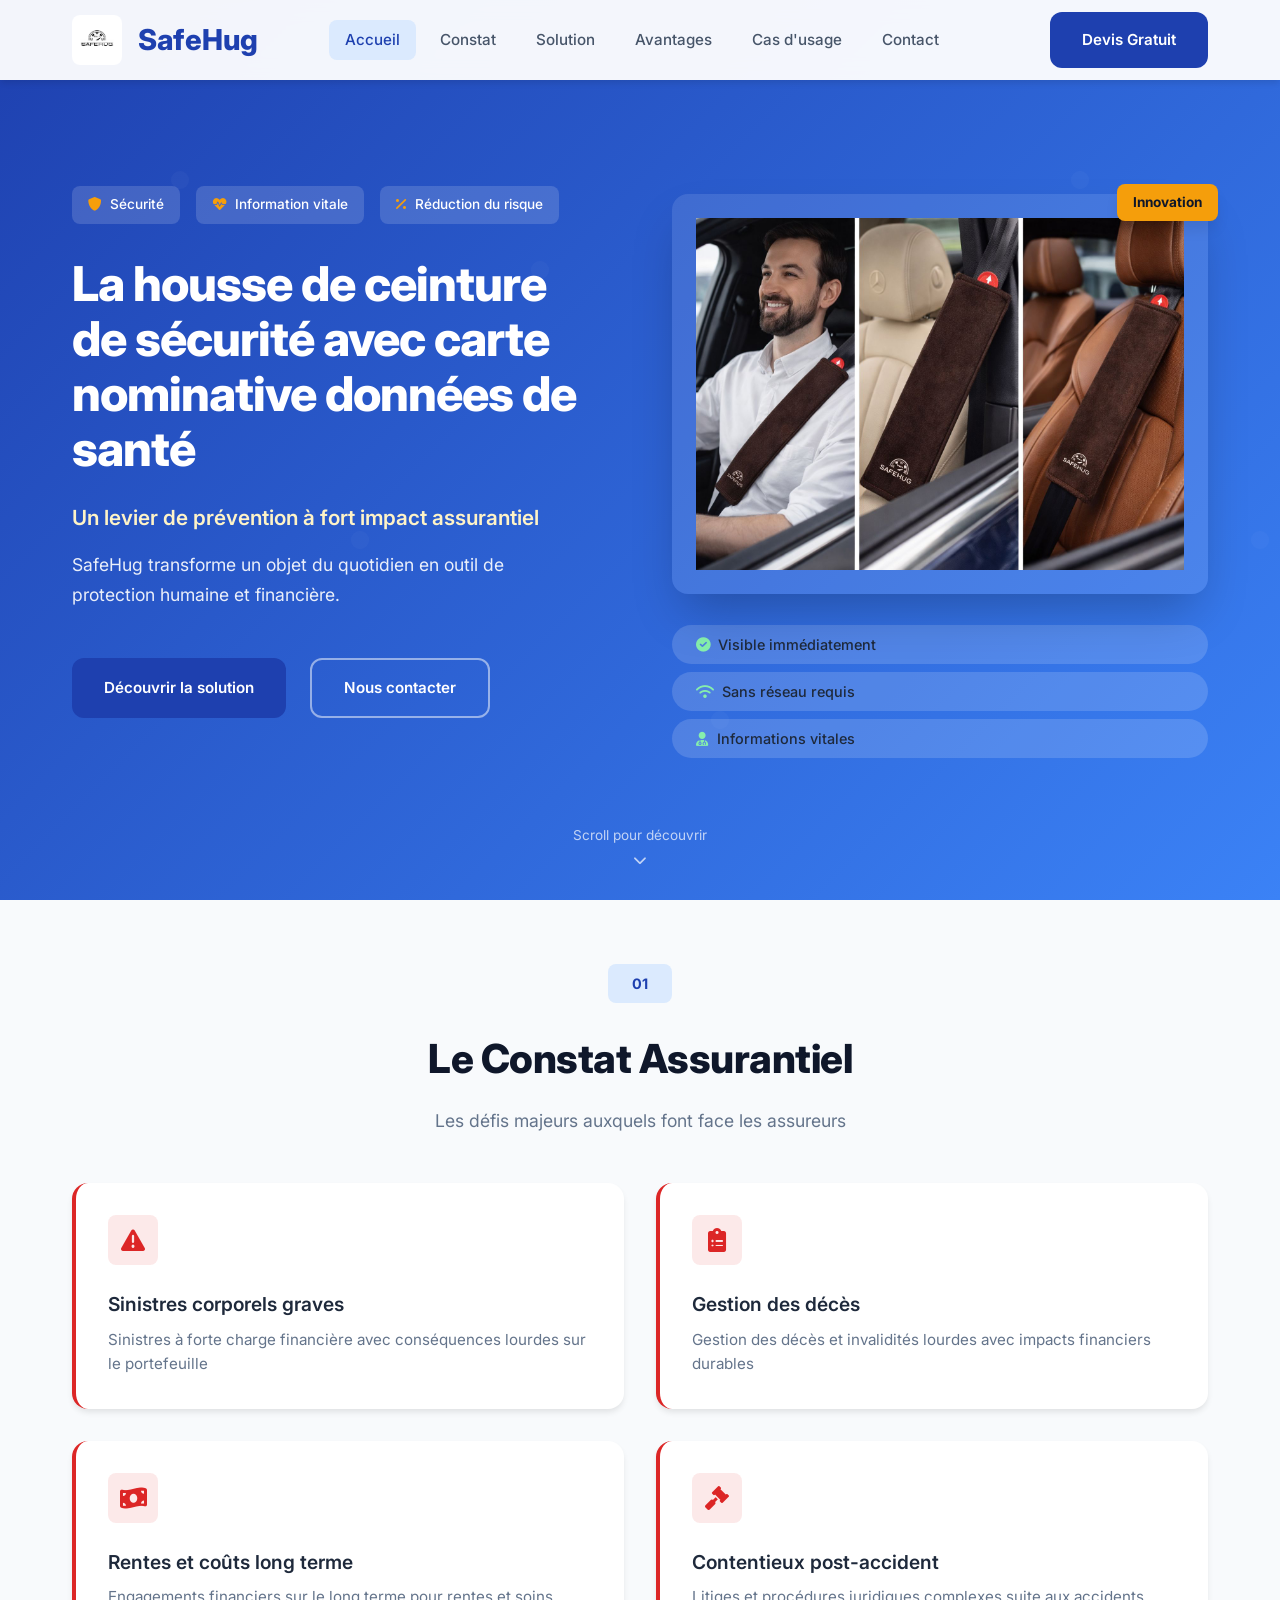
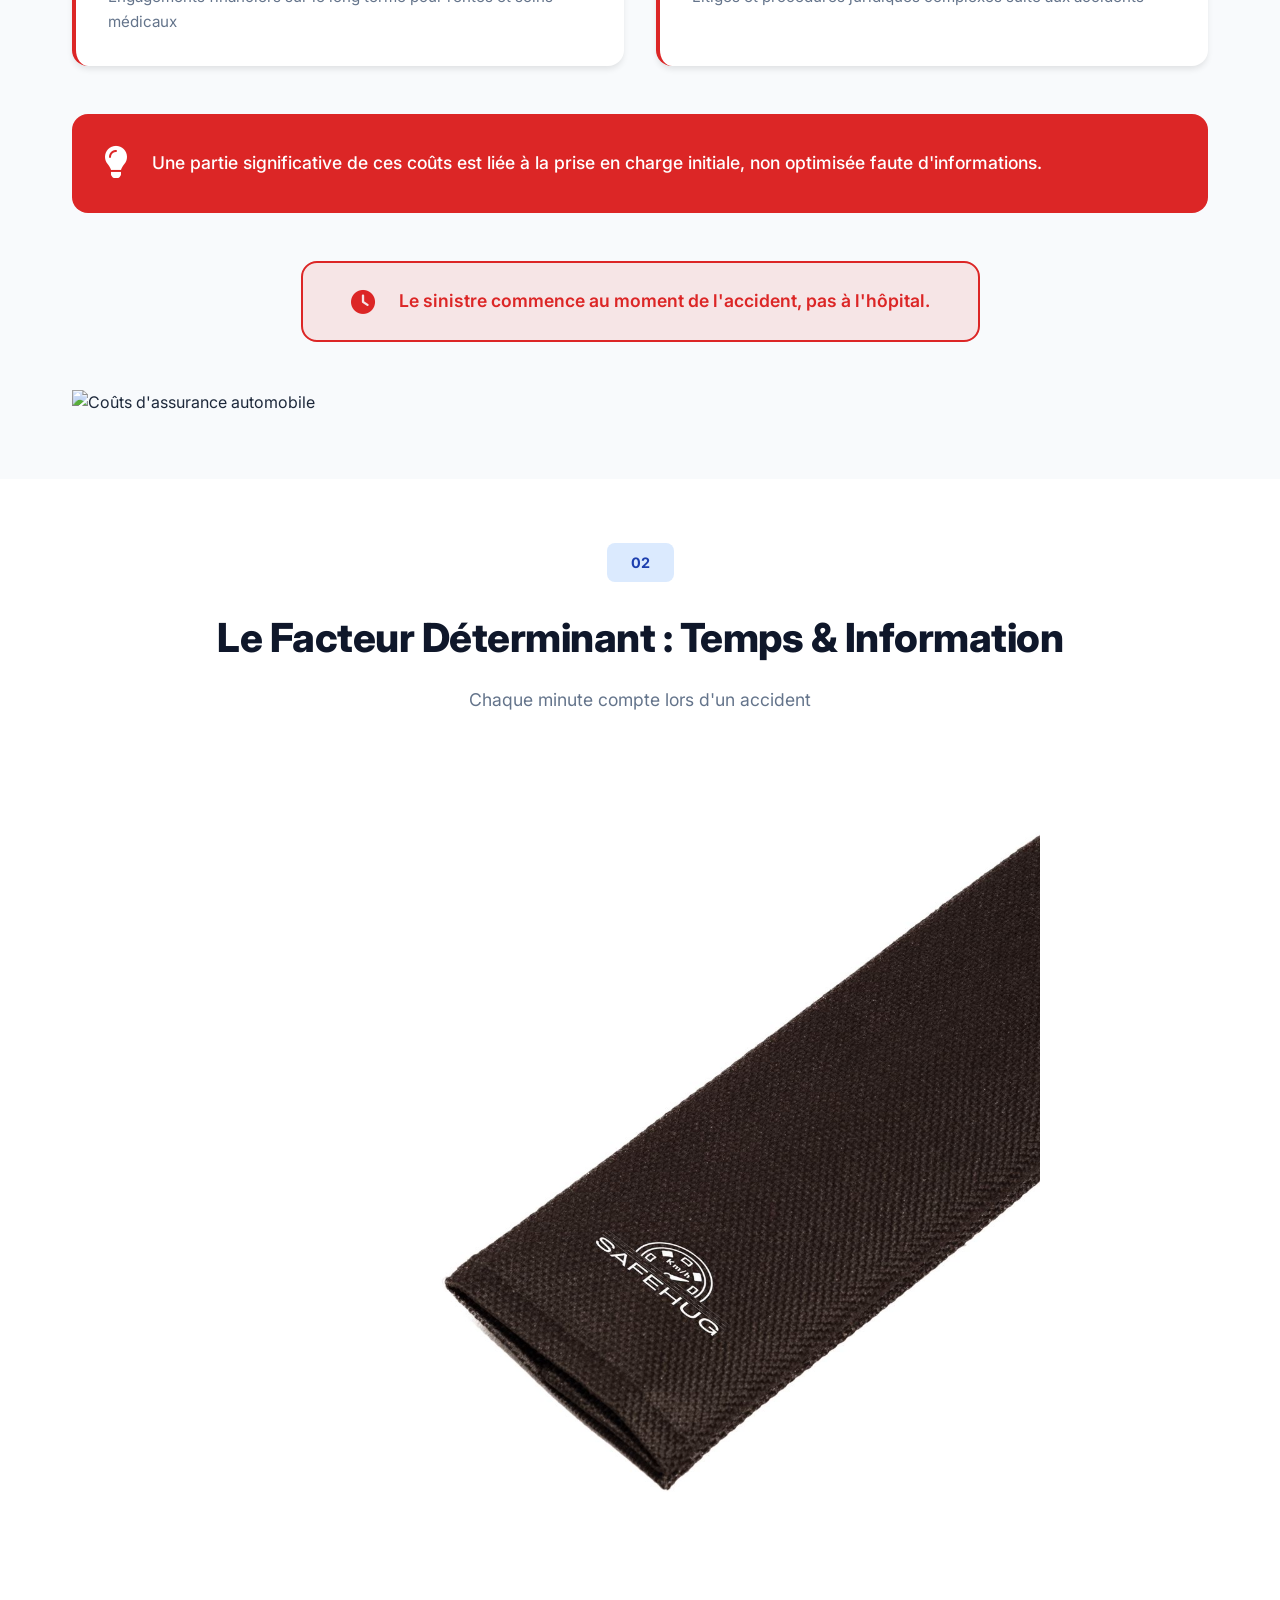
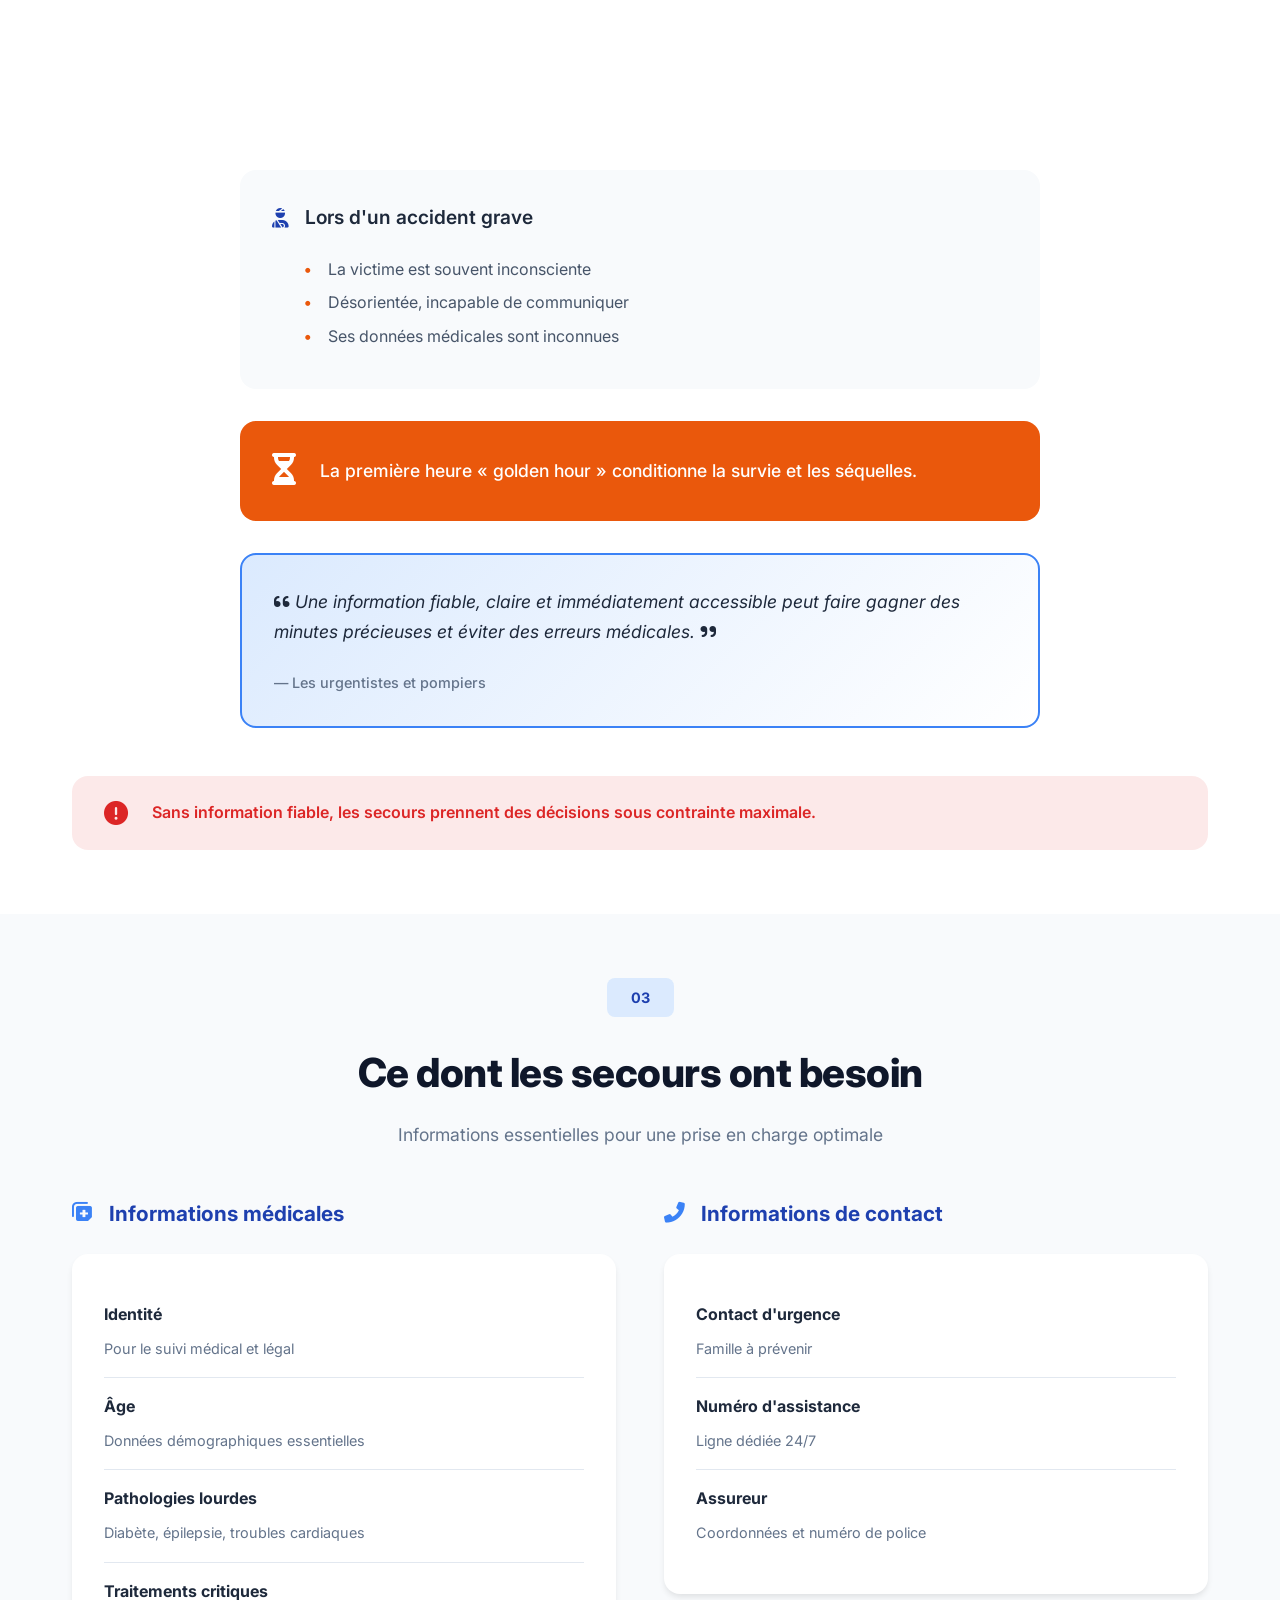
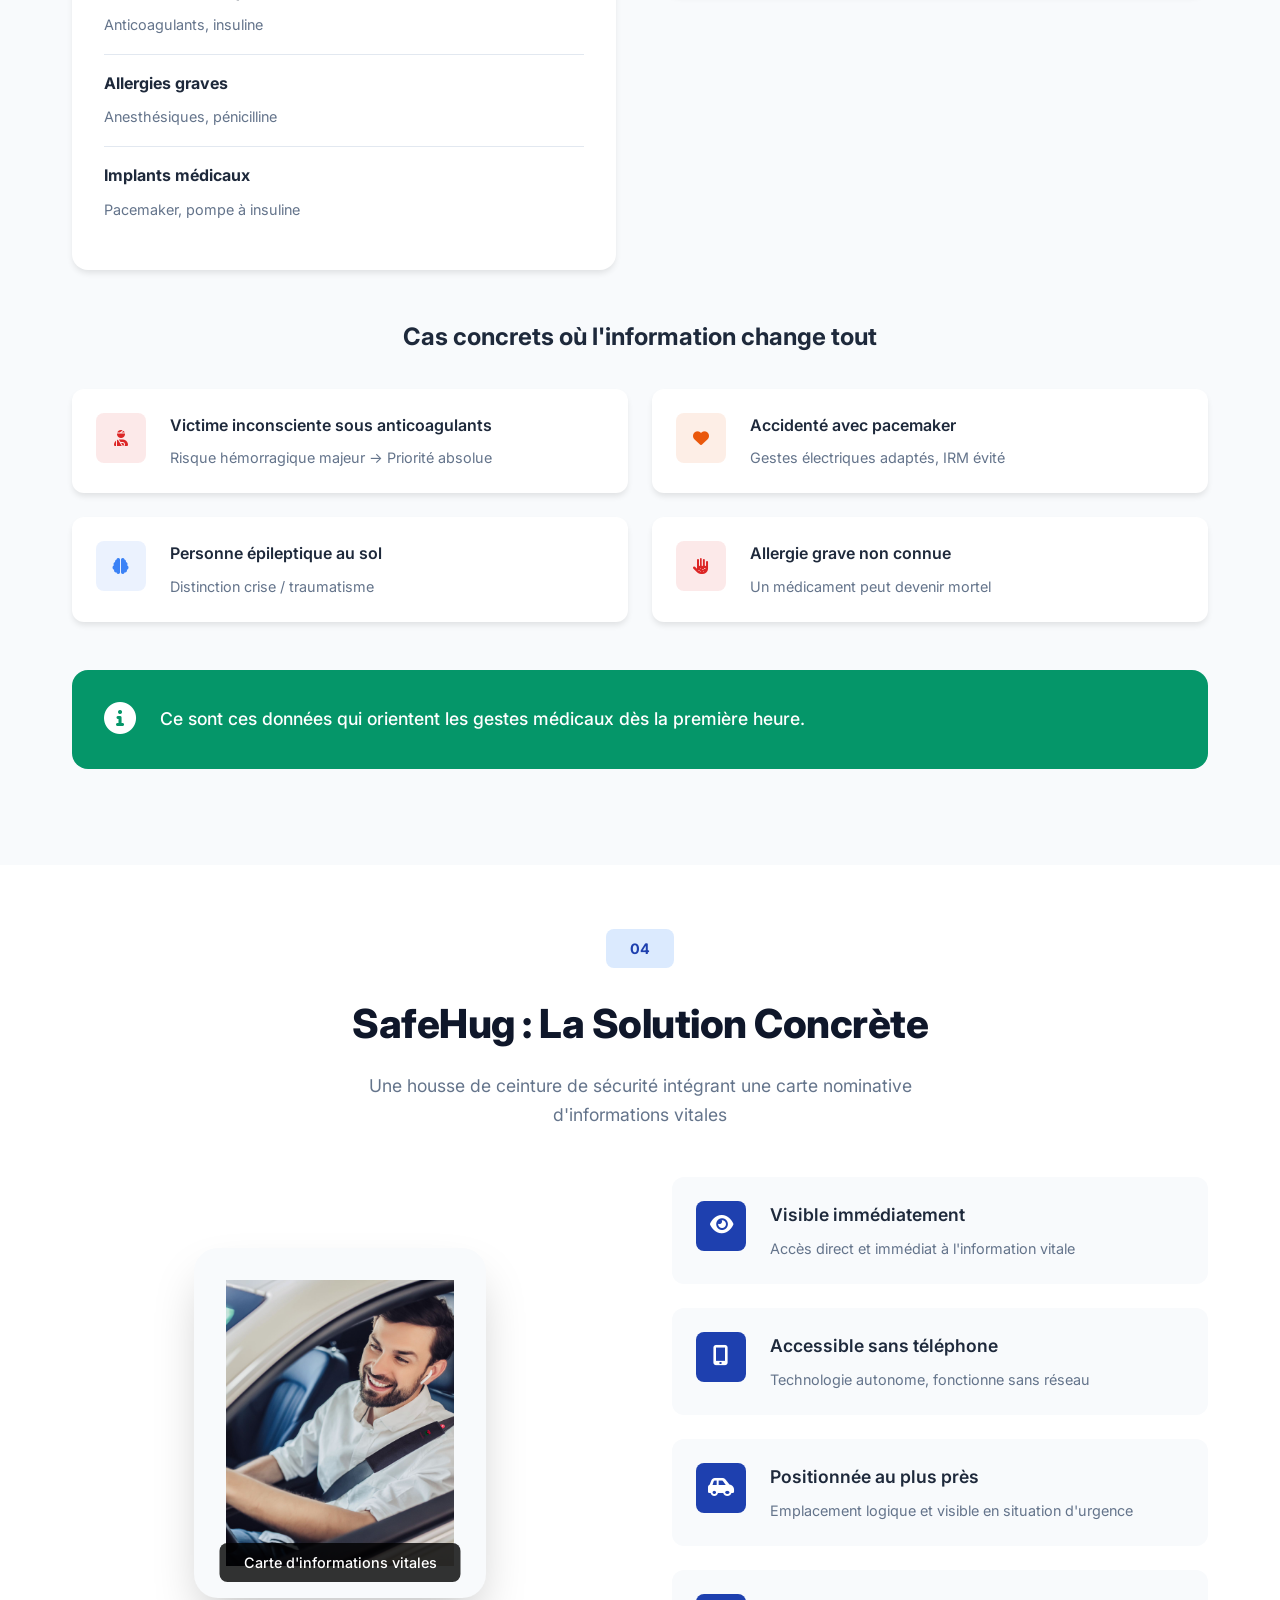
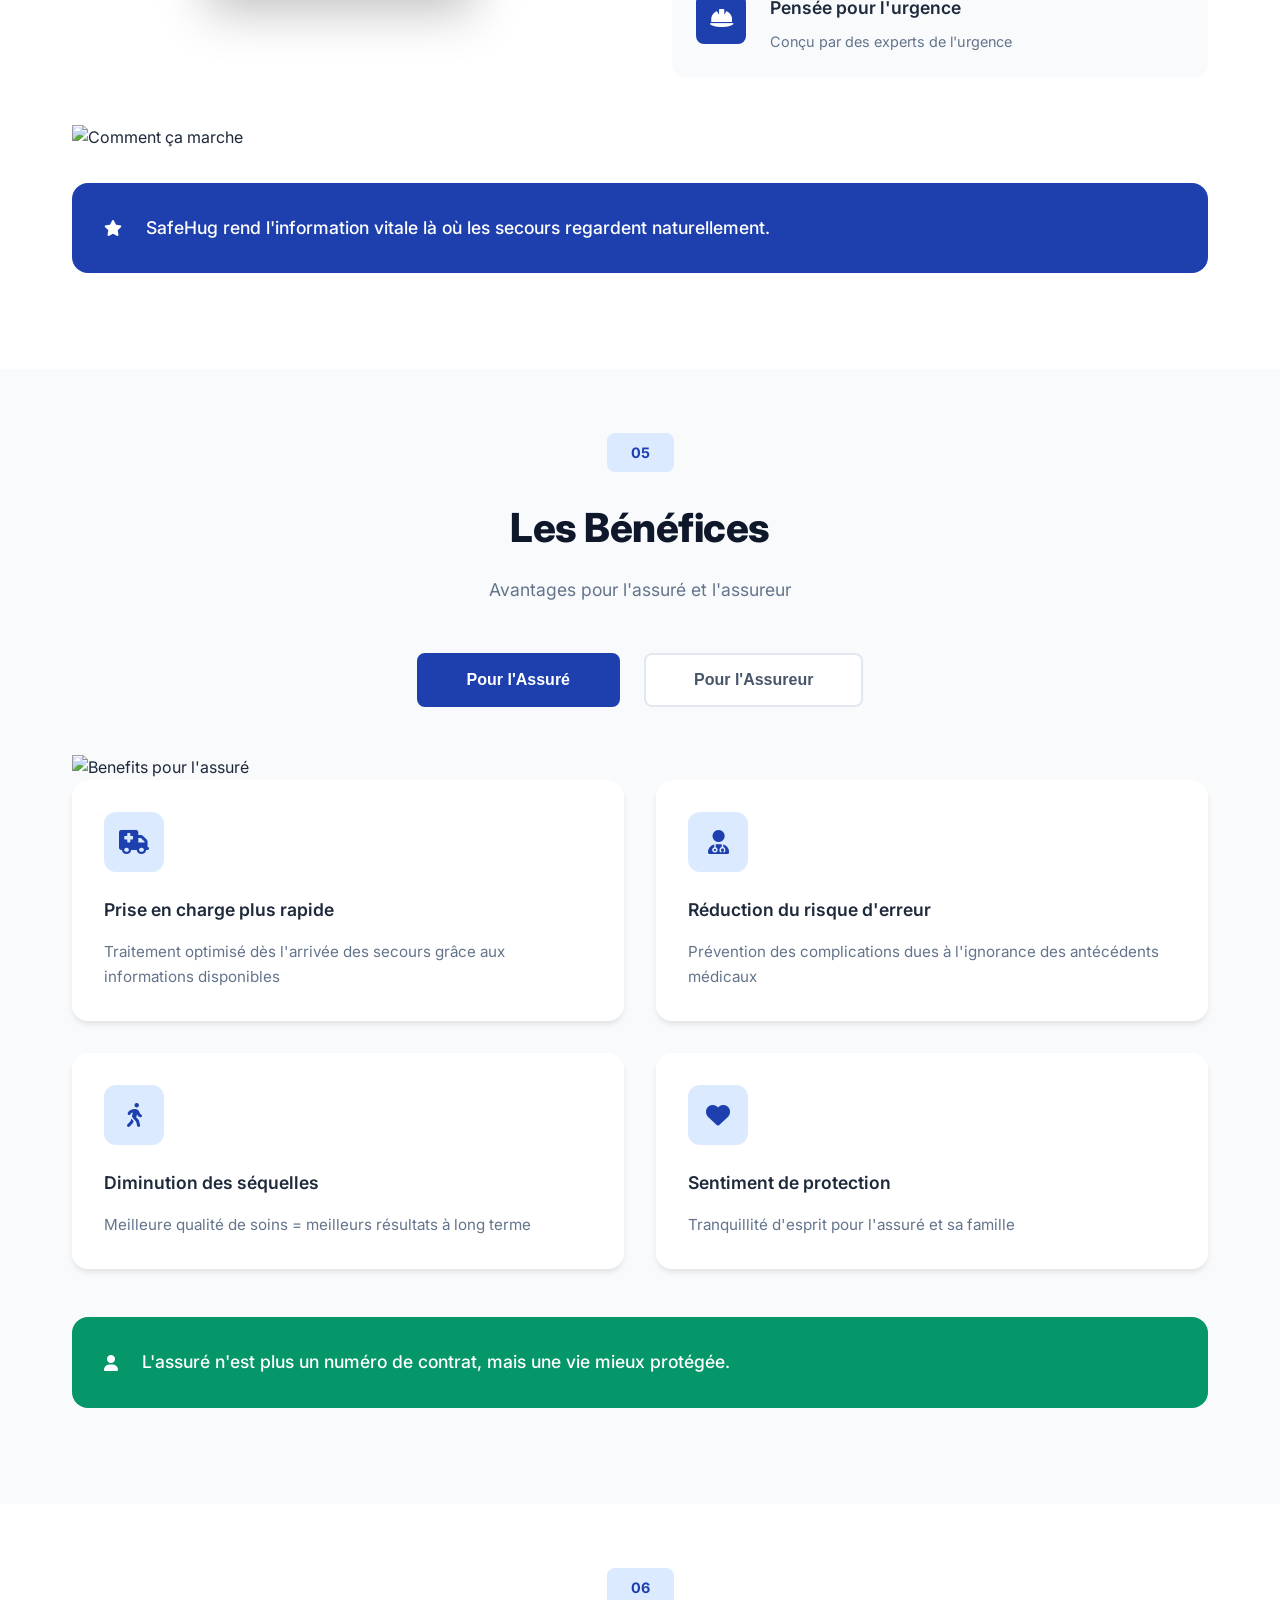
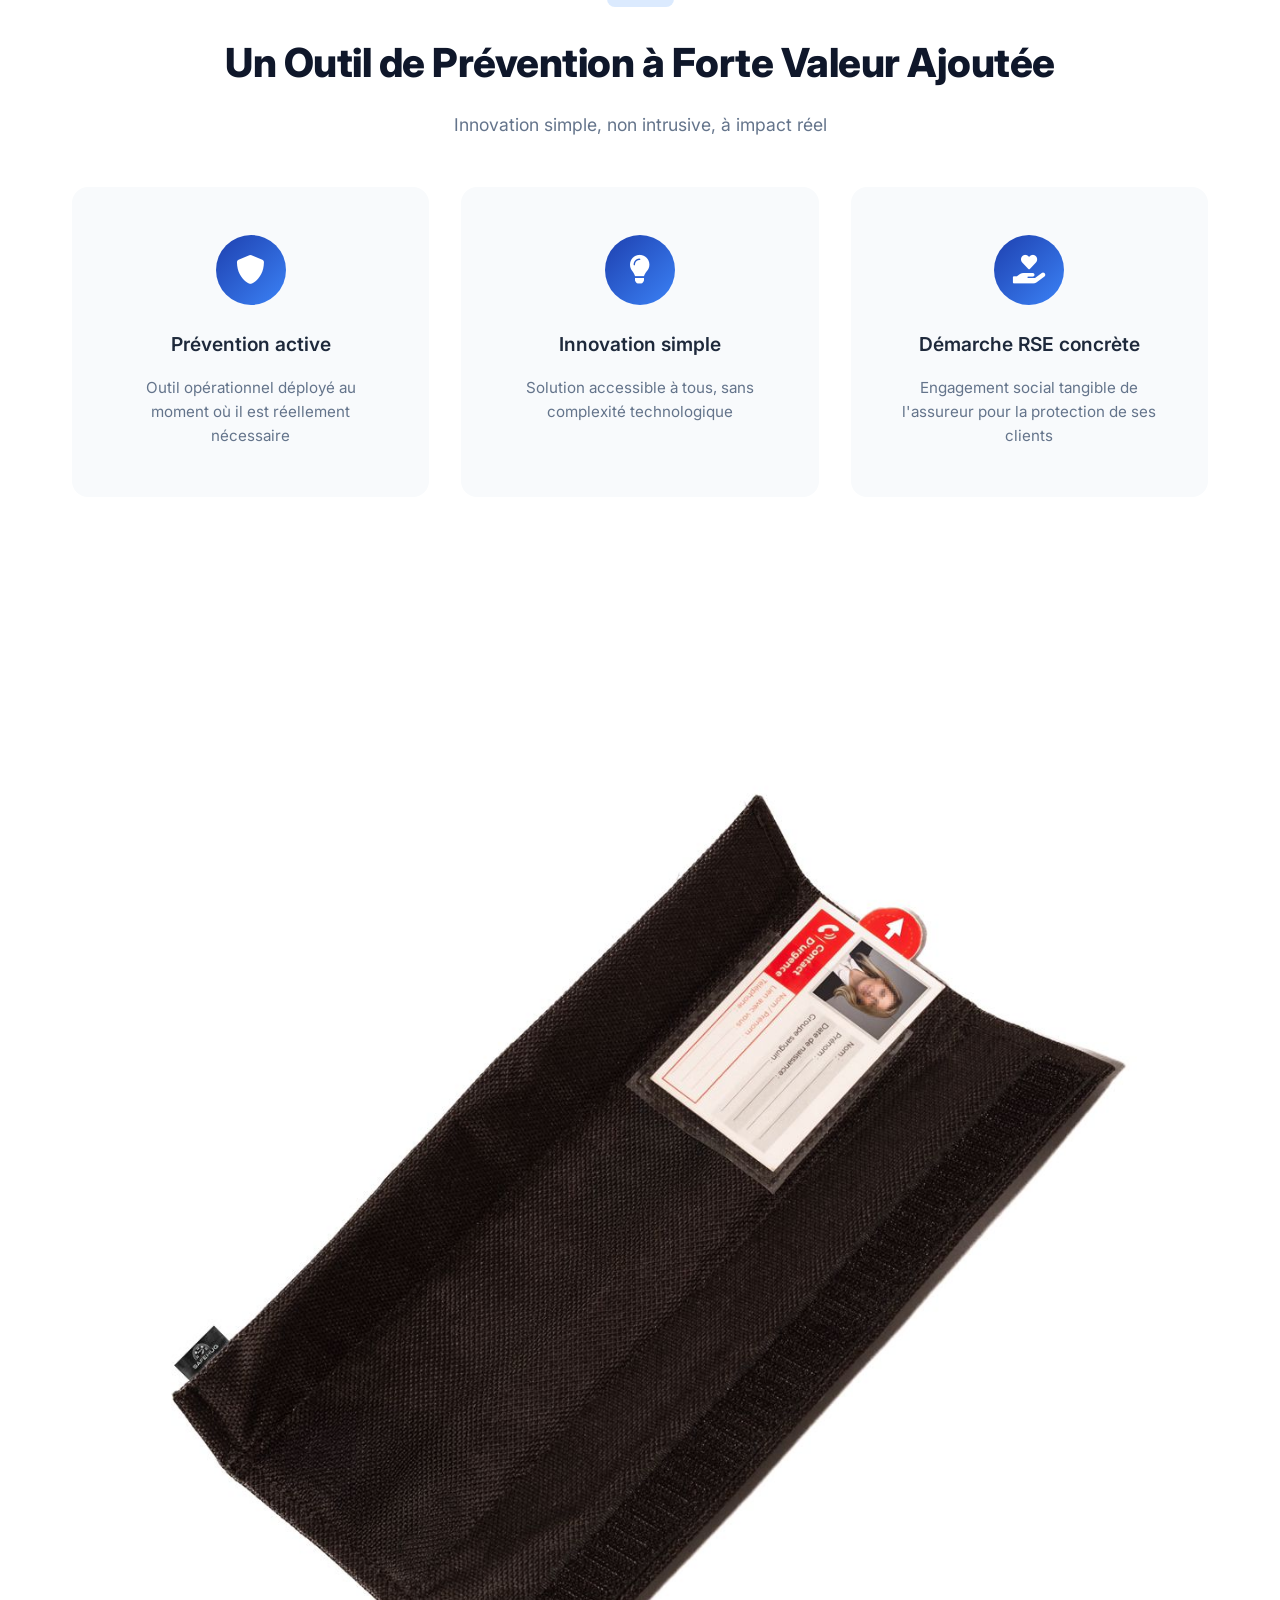
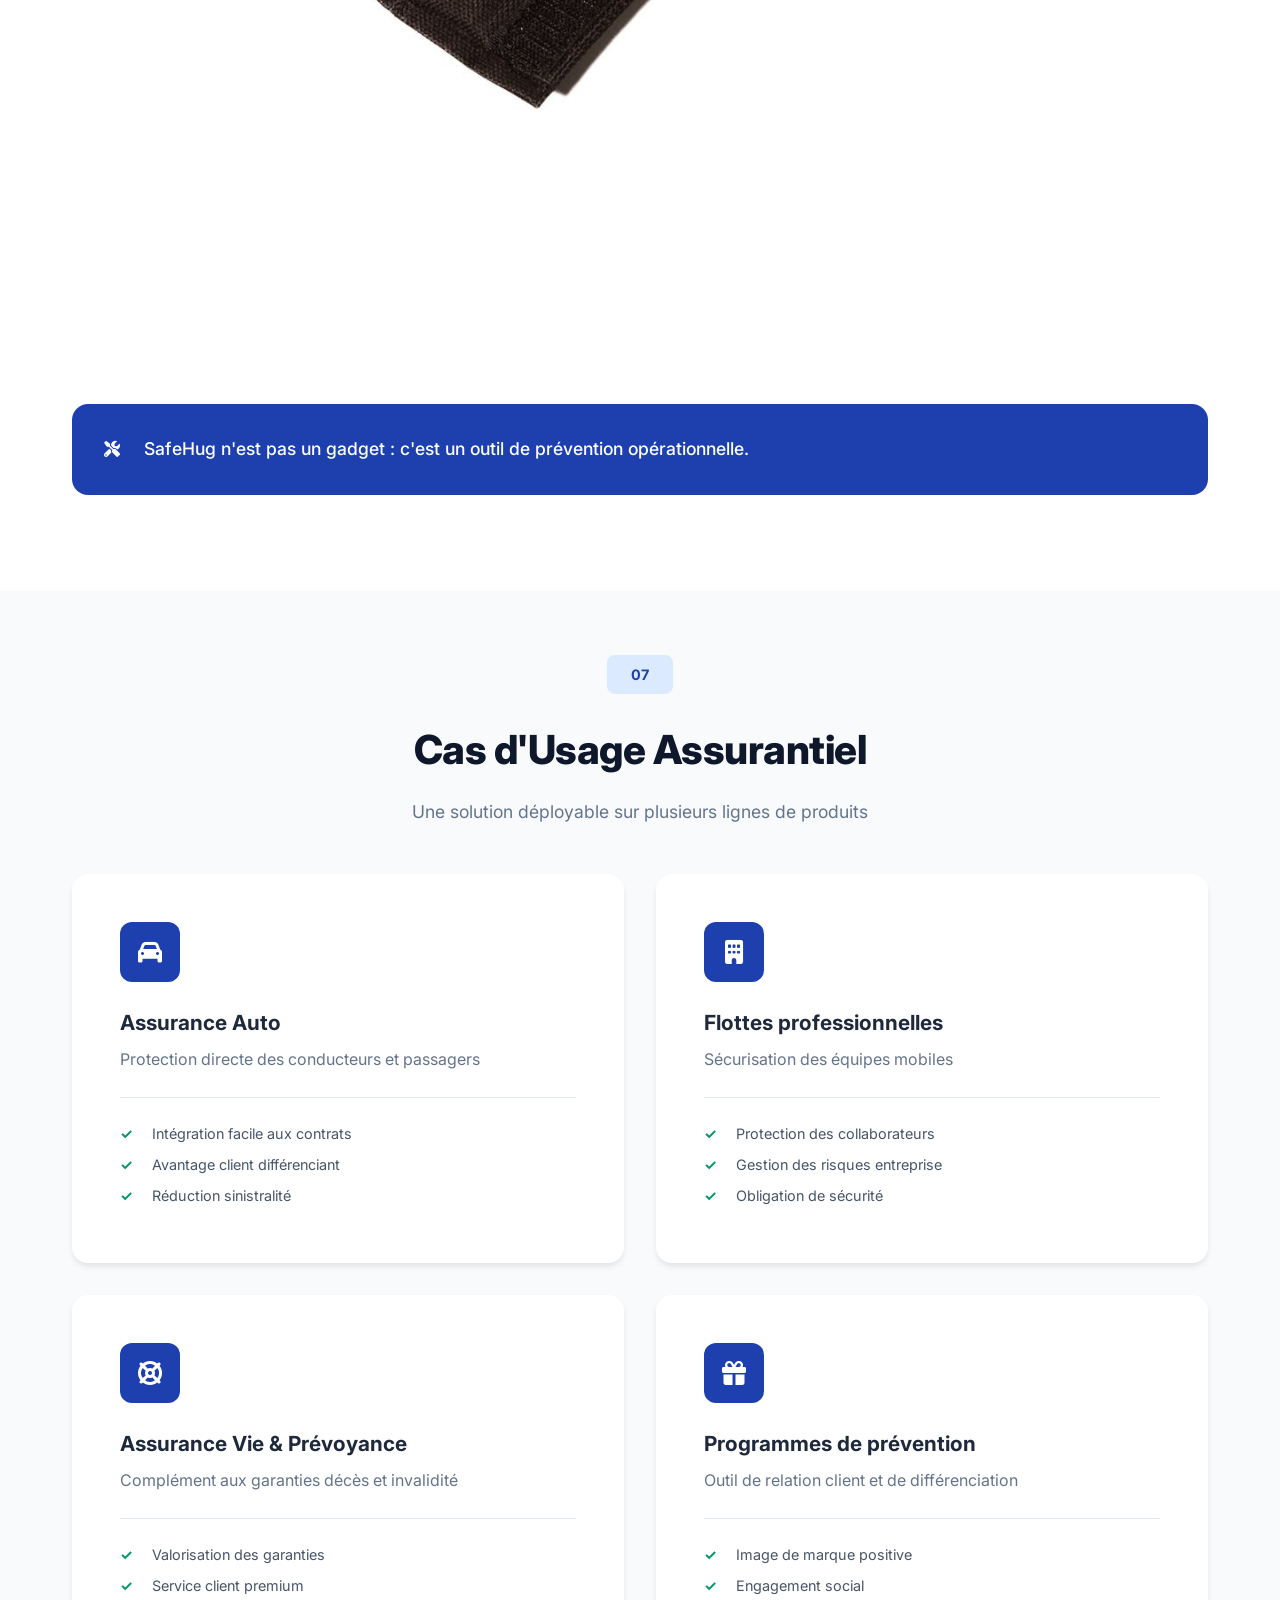
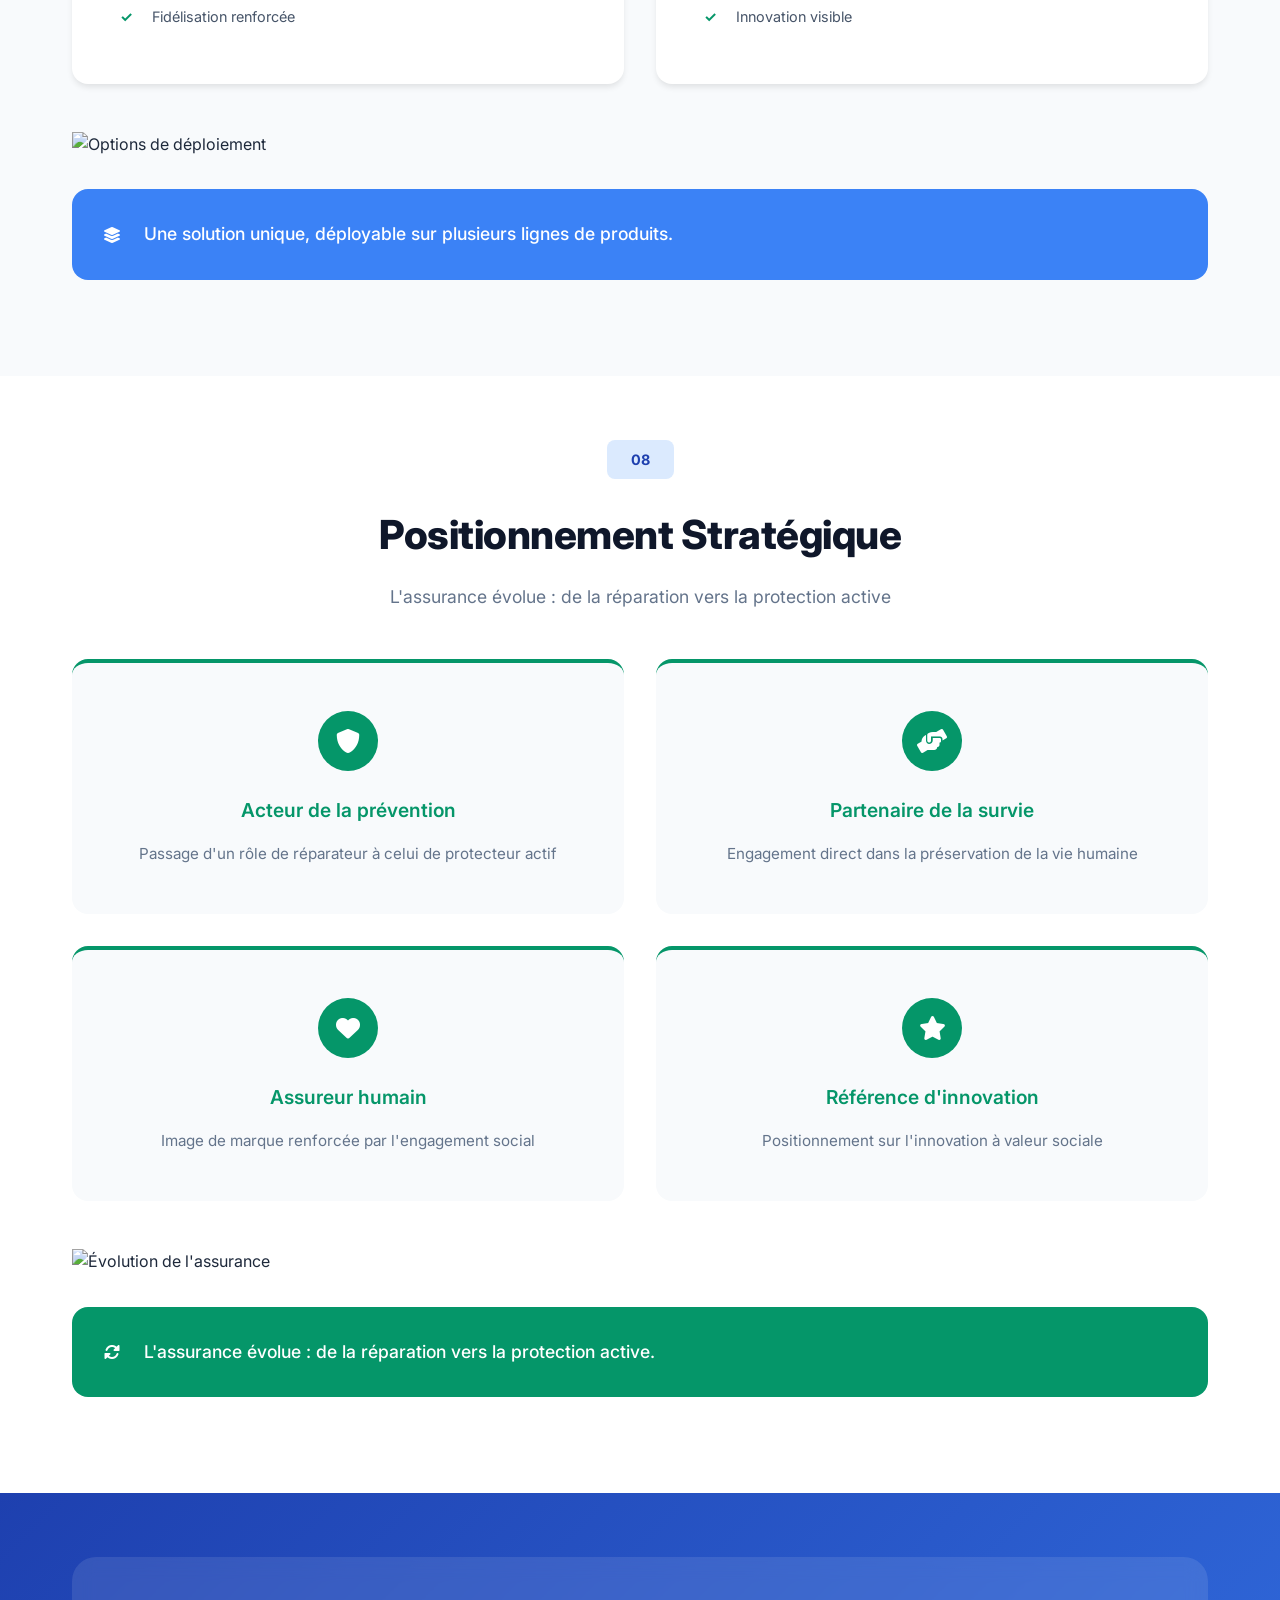
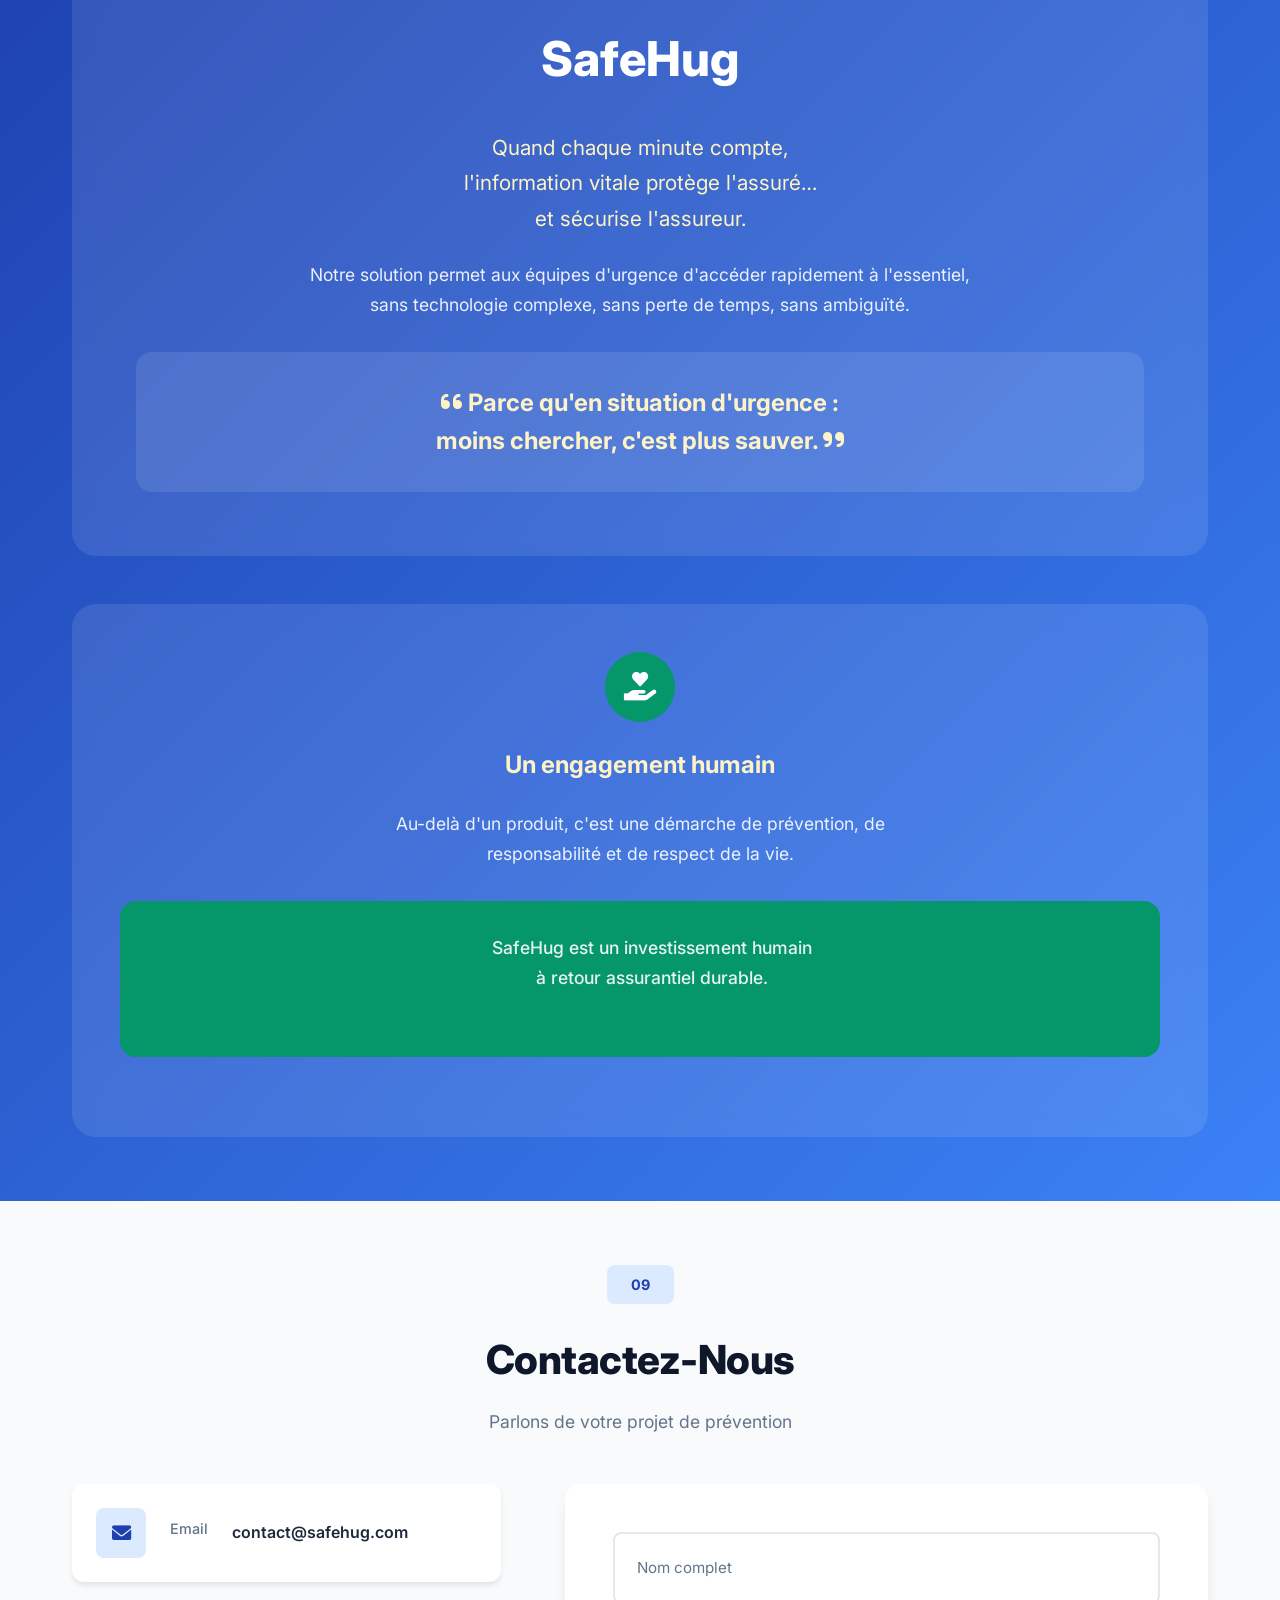
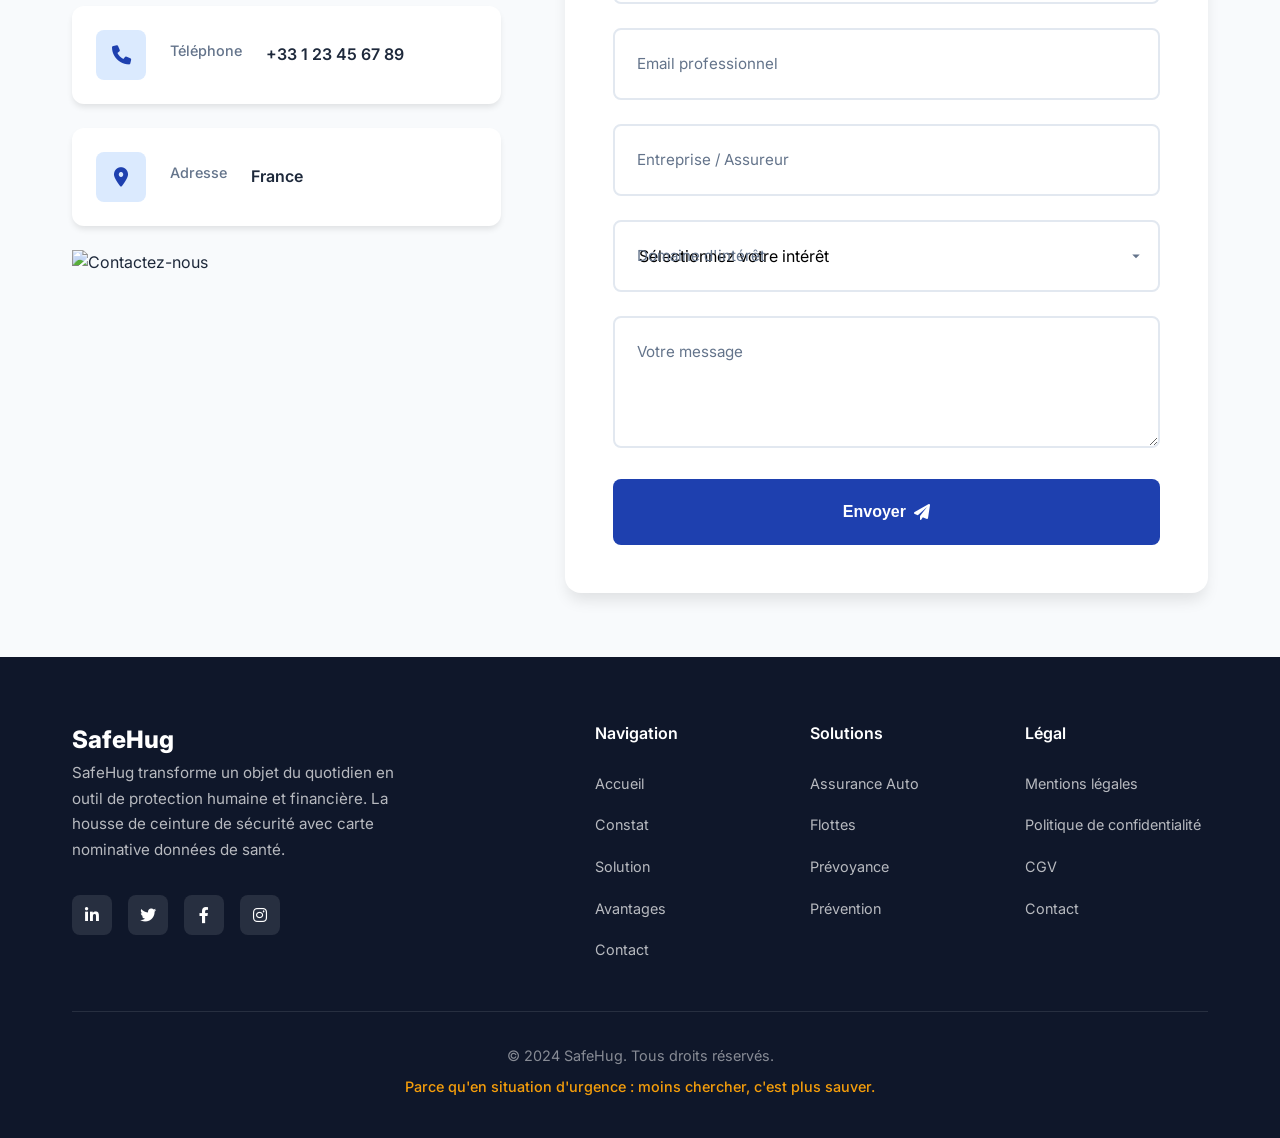
==== index.html @ c3a33ae9 "Add files via upload" ====
<!DOCTYPE html>
<html lang="fr">
<head>
    <meta charset="UTF-8">
    <meta name="viewport" content="width=device-width, initial-scale=1.0">
    <title>SafeHug - La housse de ceinture de sécurité avec carte nominative données de santé</title>
    <meta name="description" content="SafeHug transforme un objet du quotidien en outil de protection humaine et financière. Une housse de ceinture de sécurité avec carte nominative données de santé, levier de prévention à fort impact assurantiel.">
    
    <!-- Favicon -->
    <link rel="icon" type="image/svg+xml" href="data:image/svg+xml,<svg xmlns='http://www.w3.org/2000/svg' viewBox='0 0 100 100'><text y='.9em' font-size='90'>🛡️</text></svg>">
    
    <!-- Fonts -->
    <link rel="preconnect" href="https://fonts.googleapis.com">
    <link rel="preconnect" href="https://fonts.gstatic.com" crossorigin>
    <link href="https://fonts.googleapis.com/css2?family=Inter:wght@300;400;500;600;700;800;900&display=swap" rel="stylesheet">
    
    <!-- Font Awesome -->
    <link rel="stylesheet" href="https://cdnjs.cloudflare.com/ajax/libs/font-awesome/6.0.0/css/all.min.css">
    
    <!-- Styles -->
    <link rel="stylesheet" href="styles.css">
</head>
<body>
    <!-- Navigation -->
    <nav class="navbar" id="navbar">
        <div class="nav-container">
            <div class="nav-logo">
                <img src="LOGO.jpg" alt="SafeHug Logo" class="logo-image">
                <h2>SafeHug</h2>
            </div>
            <ul class="nav-menu" id="nav-menu">
                <li class="nav-item">
                    <a href="#hero" class="nav-link active">Accueil</a>
                </li>
                <li class="nav-item">
                    <a href="#problem" class="nav-link">Constat</a>
                </li>
                <li class="nav-item">
                    <a href="#solution" class="nav-link">Solution</a>
                </li>
                <li class="nav-item">
                    <a href="#benefits" class="nav-link">Avantages</a>
                </li>
                <li class="nav-item">
                    <a href="#use-cases" class="nav-link">Cas d'usage</a>
                </li>
                <li class="nav-item">
                    <a href="#contact" class="nav-link">Contact</a>
                </li>
            </ul>
            <div class="nav-cta">
                <a href="#contact" class="btn-primary">Devis Gratuit</a>
            </div>
            <div class="hamburger" id="hamburger">
                <span class="bar"></span>
                <span class="bar"></span>
                <span class="bar"></span>
            </div>
        </div>
    </nav>

    <!-- Hero Section -->
    <section class="hero" id="hero">
        <div class="hero-container">
            <div class="hero-content">
                <div class="hero-tagline">
                    <span class="tag-item"><i class="fas fa-shield-alt"></i> Sécurité</span>
                    <span class="tag-item"><i class="fas fa-heartbeat"></i> Information vitale</span>
                    <span class="tag-item"><i class="fas fa-percent"></i> Réduction du risque</span>
                </div>
                <h1 class="hero-title">La housse de ceinture de sécurité avec carte nominative données de santé</h1>
                <p class="hero-subtitle">Un levier de prévention à fort impact assurantiel</p>
                <p class="hero-description">SafeHug transforme un objet du quotidien en outil de protection humaine et financière.</p>
                <div class="hero-actions">
                    <a href="#solution" class="btn-primary">Découvrir la solution</a>
                    <a href="#contact" class="btn-secondary">Nous contacter</a>
                </div>
            </div>
            <div class="hero-image">
                <div class="product-showcase">
                    <div class="product-card">
                        <img src="HERO.jpg" alt="SafeHug Produit" class="product-image">
                        <div class="product-badge">Innovation</div>
                    </div>
                    <div class="product-features">
                        <div class="feature-pill">
                            <i class="fas fa-check-circle"></i> Visible immédiatement
                        </div>
                        <div class="feature-pill">
                            <i class="fas fa-wifi"></i> Sans réseau requis
                        </div>
                        <div class="feature-pill">
                            <i class="fas fa-user-md"></i> Informations vitales
                        </div>
                    </div>
                </div>
            </div>
        </div>
        <div class="hero-scroll">
            <span>Scroll pour découvrir</span>
            <i class="fas fa-chevron-down"></i>
        </div>
    </section>

    <!-- Problem Section -->
    <section class="problem-section" id="problem">
        <div class="container">
            <div class="section-header">
                <span class="section-number">01</span>
                <h2 class="section-title">Le Constat Assurantiel</h2>
                <p class="section-subtitle">Les défis majeurs auxquels font face les assureurs</p>
            </div>
            
            <div class="problems-grid">
                <div class="problem-card">
                    <div class="problem-icon">
                        <i class="fas fa-exclamation-triangle"></i>
                    </div>
                    <h3>Sinistres corporels graves</h3>
                    <p>Sinistres à forte charge financière avec conséquences lourdes sur le portefeuille</p>
                </div>
                <div class="problem-card">
                    <div class="problem-icon">
                        <i class="fas fa-clipboard-list"></i>
                    </div>
                    <h3>Gestion des décès</h3>
                    <p>Gestion des décès et invalidités lourdes avec impacts financiers durables</p>
                </div>
                <div class="problem-card">
                    <div class="problem-icon">
                        <i class="fas fa-money-bill-wave"></i>
                    </div>
                    <h3>Rentes et coûts long terme</h3>
                    <p>Engagements financiers sur le long terme pour rentes et soins médicaux</p>
                </div>
                <div class="problem-card">
                    <div class="problem-icon">
                        <i class="fas fa-gavel"></i>
                    </div>
                    <h3>Contentieux post-accident</h3>
                    <p>Litiges et procédures juridiques complexes suite aux accidents</p>
                </div>
            </div>
            
            <div class="highlight-box">
                <div class="highlight-icon">
                    <i class="fas fa-lightbulb"></i>
                </div>
                <p>Une partie significative de ces coûts est liée à la prise en charge initiale, non optimisée faute d'informations.</p>
            </div>
            
            <div class="critical-message">
                <div class="critical-text">
                    <i class="fas fa-clock"></i>
                    <h3>Le sinistre commence au moment de l'accident, pas à l'hôpital.</h3>
                </div>
            </div>
            
            <div class="problem-image">
                <img src="images/insurance-costs.svg" alt="Coûts d'assurance automobile">
            </div>
        </div>
    </section>

    <!-- Critical Factor Section -->
    <section class="critical-section" id="critical">
        <div class="container">
            <div class="section-header">
                <span class="section-number">02</span>
                <h2 class="section-title">Le Facteur Déterminant : Temps & Information</h2>
                <p class="section-subtitle">Chaque minute compte lors d'un accident</p>
            </div>
            
            <div class="critical-content">
                <div class="critical-visual">
                    <img src="3.jpg" alt="Première heure critique">
                </div>
                <div class="critical-info">
                    <div class="info-card">
                        <h3><i class="fas fa-user-injured"></i> Lors d'un accident grave</h3>
                        <ul class="info-list">
                            <li>La victime est souvent inconsciente</li>
                            <li>Désorientée, incapable de communiquer</li>
                            <li>Ses données médicales sont inconnues</li>
                        </ul>
                    </div>
                    
                    <div class="highlight-box warning">
                        <div class="highlight-icon">
                            <i class="fas fa-hourglass-half"></i>
                        </div>
                        <p>La première heure « golden hour » conditionne la survie et les séquelles.</p>
                    </div>
                    
                    <div class="info-card quote">
                        <p><i class="fas fa-quote-left"></i> Une information fiable, claire et immédiatement accessible peut faire gagner des minutes précieuses et éviter des erreurs médicales. <i class="fas fa-quote-right"></i></p>
                        <span class="quote-author">— Les urgentistes et pompiers</span>
                    </div>
                </div>
            </div>
            
            <div class="critical-warning">
                <i class="fas fa-exclamation-circle"></i>
                <p>Sans information fiable, les secours prennent des décisions sous contrainte maximale.</p>
            </div>
        </div>
    </section>

    <!-- Emergency Needs Section -->
    <section class="needs-section" id="needs">
        <div class="container">
            <div class="section-header">
                <span class="section-number">03</span>
                <h2 class="section-title">Ce dont les secours ont besoin</h2>
                <p class="section-subtitle">Informations essentielles pour une prise en charge optimale</p>
            </div>
            
            <div class="needs-grid">
                <div class="needs-column">
                    <h3 class="needs-title"><i class="fas fa-notes-medical"></i> Informations médicales</h3>
                    <ul class="needs-list">
                        <li>
                            <strong>Identité</strong>
                            <span>Pour le suivi médical et légal</span>
                        </li>
                        <li>
                            <strong>Âge</strong>
                            <span>Données démographiques essentielles</span>
                        </li>
                        <li>
                            <strong>Pathologies lourdes</strong>
                            <span>Diabète, épilepsie, troubles cardiaques</span>
                        </li>
                        <li>
                            <strong>Traitements critiques</strong>
                            <span>Anticoagulants, insuline</span>
                        </li>
                        <li>
                            <strong>Allergies graves</strong>
                            <span>Anesthésiques, pénicilline</span>
                        </li>
                        <li>
                            <strong>Implants médicaux</strong>
                            <span>Pacemaker, pompe à insuline</span>
                        </li>
                    </ul>
                </div>
                
                <div class="needs-column">
                    <h3 class="needs-title"><i class="fas fa-phone-alt"></i> Informations de contact</h3>
                    <ul class="needs-list">
                        <li>
                            <strong>Contact d'urgence</strong>
                            <span>Famille à prévenir</span>
                        </li>
                        <li>
                            <strong>Numéro d'assistance</strong>
                            <span>Ligne dédiée 24/7</span>
                        </li>
                        <li>
                            <strong>Assureur</strong>
                            <span>Coordonnées et numéro de police</span>
                        </li>
                    </ul>
                </div>
            </div>
            
            <div class="case-studies">
                <h3 class="case-title">Cas concrets où l'information change tout</h3>
                <div class="cases-grid">
                    <div class="case-card">
                        <div class="case-icon danger">
                            <i class="fas fa-user-injured"></i>
                        </div>
                        <div class="case-content">
                            <h4>Victime inconsciente sous anticoagulants</h4>
                            <p>Risque hémorragique majeur → Priorité absolue</p>
                        </div>
                    </div>
                    <div class="case-card">
                        <div class="case-icon warning">
                            <i class="fas fa-heart"></i>
                        </div>
                        <div class="case-content">
                            <h4>Accidenté avec pacemaker</h4>
                            <p>Gestes électriques adaptés, IRM évité</p>
                        </div>
                    </div>
                    <div class="case-card">
                        <div class="case-icon info">
                            <i class="fas fa-brain"></i>
                        </div>
                        <div class="case-content">
                            <h4>Personne épileptique au sol</h4>
                            <p>Distinction crise / traumatisme</p>
                        </div>
                    </div>
                    <div class="case-card">
                        <div class="case-icon danger">
                            <i class="fas fa-allergies"></i>
                        </div>
                        <div class="case-content">
                            <h4>Allergie grave non connue</h4>
                            <p>Un médicament peut devenir mortel</p>
                        </div>
                    </div>
                </div>
            </div>
            
            <div class="highlight-box success">
                <div class="highlight-icon">
                    <i class="fas fa-info-circle"></i>
                </div>
                <p>Ce sont ces données qui orientent les gestes médicaux dès la première heure.</p>
            </div>
        </div>
    </section>

    <!-- Solution Section -->
    <section class="solution-section" id="solution">
        <div class="container">
            <div class="section-header">
                <span class="section-number">04</span>
                <h2 class="section-title">SafeHug : La Solution Concrète</h2>
                <p class="section-subtitle">Une housse de ceinture de sécurité intégrant une carte nominative d'informations vitales</p>
            </div>
            
            <div class="solution-showcase">
                <div class="product-display">
                    <img src="2.jpg" alt="SafeHug Produit">
                    <div class="product-overlay">
                        <span>Carte d'informations vitales</span>
                    </div>
                </div>
                
                <div class="solution-features">
                    <div class="feature-item">
                        <div class="feature-icon">
                            <i class="fas fa-eye"></i>
                        </div>
                        <div class="feature-content">
                            <h4>Visible immédiatement</h4>
                            <p>Accès direct et immédiat à l'information vitale</p>
                        </div>
                    </div>
                    <div class="feature-item">
                        <div class="feature-icon">
                            <i class="fas fa-mobile-alt"></i>
                        </div>
                        <div class="feature-content">
                            <h4>Accessible sans téléphone</h4>
                            <p>Technologie autonome, fonctionne sans réseau</p>
                        </div>
                    </div>
                    <div class="feature-item">
                        <div class="feature-icon">
                            <i class="fas fa-car-side"></i>
                        </div>
                        <div class="feature-content">
                            <h4>Positionnée au plus près</h4>
                            <p>Emplacement logique et visible en situation d'urgence</p>
                        </div>
                    </div>
                    <div class="feature-item">
                        <div class="feature-icon">
                            <i class="fas fa-hard-hat"></i>
                        </div>
                        <div class="feature-content">
                            <h4>Pensée pour l'urgence</h4>
                            <p>Conçu par des experts de l'urgence</p>
                        </div>
                    </div>
                </div>
            </div>
            
            <div class="solution-steps">
                <img src="images/how-it-works.svg" alt="Comment ça marche">
            </div>
            
            <div class="highlight-box primary">
                <i class="fas fa-star"></i>
                <p>SafeHug rend l'information vitale là où les secours regardent naturellement.</p>
            </div>
        </div>
    </section>

    <!-- Benefits Section -->
    <section class="benefits-section" id="benefits">
        <div class="container">
            <div class="section-header">
                <span class="section-number">05</span>
                <h2 class="section-title">Les Bénéfices</h2>
                <p class="section-subtitle">Avantages pour l'assuré et l'assureur</p>
            </div>
            
            <div class="benefits-tabs">
                <button class="tab-btn active" data-tab="insured">Pour l'Assuré</button>
                <button class="tab-btn" data-tab="insurer">Pour l'Assureur</button>
            </div>
            
            <div class="benefits-content active" id="insured">
                <div class="benefits-visual">
                    <img src="images/insured-benefits.svg" alt="Benefits pour l'assuré">
                </div>
                <div class="benefits-grid">
                    <div class="benefit-card">
                        <div class="benefit-icon">
                            <i class="fas fa-ambulance"></i>
                        </div>
                        <h3>Prise en charge plus rapide</h3>
                        <p>Traitement optimisé dès l'arrivée des secours grâce aux informations disponibles</p>
                    </div>
                    <div class="benefit-card">
                        <div class="benefit-icon">
                            <i class="fas fa-user-md"></i>
                        </div>
                        <h3>Réduction du risque d'erreur</h3>
                        <p>Prévention des complications dues à l'ignorance des antécédents médicaux</p>
                    </div>
                    <div class="benefit-card">
                        <div class="benefit-icon">
                            <i class="fas fa-walking"></i>
                        </div>
                        <h3>Diminution des séquelles</h3>
                        <p>Meilleure qualité de soins = meilleurs résultats à long terme</p>
                    </div>
                    <div class="benefit-card">
                        <div class="benefit-icon">
                            <i class="fas fa-heart"></i>
                        </div>
                        <h3>Sentiment de protection</h3>
                        <p>Tranquillité d'esprit pour l'assuré et sa famille</p>
                    </div>
                </div>
                
                <div class="highlight-box success">
                    <i class="fas fa-user"></i>
                    <p>L'assuré n'est plus un numéro de contrat, mais une vie mieux protégée.</p>
                </div>
            </div>
            
            <div class="benefits-content" id="insurer">
                <div class="benefits-visual">
                    <img src="images/insurer-benefits.svg" alt="Benefits pour l'assureur">
                </div>
                <div class="benefits-grid">
                    <div class="benefit-card">
                        <div class="benefit-icon">
                            <i class="fas fa-file-invoice-dollar"></i>
                        </div>
                        <h3>Réduction de la gravité</h3>
                        <p>Prise en charge optimisée = séquelles réduites</p>
                    </div>
                    <div class="benefit-card">
                        <div class="benefit-icon">
                            <i class="fas fa-exclamation-circle"></i>
                        </div>
                        <h3>Moins de complications</h3>
                        <p>Traitement adapté dès les premières minutes</p>
                    </div>
                    <div class="benefit-card">
                        <div class="benefit-icon">
                            <i class="fas fa-wheelchair"></i>
                        </div>
                        <h3>Moins d'invalidités</h3>
                        <p>Amélioration des pronostics de récupération</p>
                    </div>
                    <div class="benefit-card">
                        <div class="benefit-icon">
                            <i class="fas fa-piggy-bank"></i>
                        </div>
                        <h3>Baisse des rentes</h3>
                        <p>Réduction des engagements financiers durables</p>
                    </div>
                    <div class="benefit-card wide">
                        <div class="benefit-icon">
                            <i class="fas fa-chart-line"></i>
                        </div>
                        <h3>Optimisation du coût moyen</h3>
                        <p>Impact financier global positif sur le portefeuille</p>
                    </div>
                </div>
                
                <div class="highlight-box success">
                    <i class="fas fa-coins"></i>
                    <p>Moins de gravité médicale = moins de charge financière durable.</p>
                </div>
            </div>
        </div>
    </section>

    <!-- Prevention Value Section -->
    <section class="prevention-section" id="prevention">
        <div class="container">
            <div class="section-header">
                <span class="section-number">06</span>
                <h2 class="section-title">Un Outil de Prévention à Forte Valeur Ajoutée</h2>
                <p class="section-subtitle">Innovation simple, non intrusive, à impact réel</p>
            </div>
            
            <div class="prevention-grid">
                <div class="prevention-card">
                    <div class="prevention-icon">
                        <i class="fas fa-shield-alt"></i>
                    </div>
                    <h3>Prévention active</h3>
                    <p>Outil opérationnel déployé au moment où il est réellement nécessaire</p>
                </div>
                <div class="prevention-card">
                    <div class="prevention-icon">
                        <i class="fas fa-lightbulb"></i>
                    </div>
                    <h3>Innovation simple</h3>
                    <p>Solution accessible à tous, sans complexité technologique</p>
                </div>
                <div class="prevention-card">
                    <div class="prevention-icon">
                        <i class="fas fa-hand-holding-heart"></i>
                    </div>
                    <h3>Démarche RSE concrète</h3>
                    <p>Engagement social tangible de l'assureur pour la protection de ses clients</p>
                </div>
            </div>
            
            <div class="prevention-visual">
                <img src="4.jpg" alt="Cycle de prévention">
            </div>
            
            <div class="highlight-box primary">
                <i class="fas fa-tools"></i>
                <p>SafeHug n'est pas un gadget : c'est un outil de prévention opérationnelle.</p>
            </div>
        </div>
    </section>

    <!-- Use Cases Section -->
    <section class="use-cases-section" id="use-cases">
        <div class="container">
            <div class="section-header">
                <span class="section-number">07</span>
                <h2 class="section-title">Cas d'Usage Assurantiel</h2>
                <p class="section-subtitle">Une solution déployable sur plusieurs lignes de produits</p>
            </div>
            
            <div class="use-cases-grid">
                <div class="use-case-card">
                    <div class="use-case-icon">
                        <i class="fas fa-car"></i>
                    </div>
                    <h3>Assurance Auto</h3>
                    <p>Protection directe des conducteurs et passagers</p>
                    <ul class="use-case-features">
                        <li>Intégration facile aux contrats</li>
                        <li>Avantage client différenciant</li>
                        <li>Réduction sinistralité</li>
                    </ul>
                </div>
                <div class="use-case-card">
                    <div class="use-case-icon">
                        <i class="fas fa-building"></i>
                    </div>
                    <h3>Flottes professionnelles</h3>
                    <p>Sécurisation des équipes mobiles</p>
                    <ul class="use-case-features">
                        <li>Protection des collaborateurs</li>
                        <li>Gestion des risques entreprise</li>
                        <li>Obligation de sécurité</li>
                    </ul>
                </div>
                <div class="use-case-card">
                    <div class="use-case-icon">
                        <i class="fas fa-life-ring"></i>
                    </div>
                    <h3>Assurance Vie & Prévoyance</h3>
                    <p>Complément aux garanties décès et invalidité</p>
                    <ul class="use-case-features">
                        <li>Valorisation des garanties</li>
                        <li>Service client premium</li>
                        <li>Fidélisation renforcée</li>
                    </ul>
                </div>
                <div class="use-case-card">
                    <div class="use-case-icon">
                        <i class="fas fa-gift"></i>
                    </div>
                    <h3>Programmes de prévention</h3>
                    <p>Outil de relation client et de différenciation</p>
                    <ul class="use-case-features">
                        <li>Image de marque positive</li>
                        <li>Engagement social</li>
                        <li>Innovation visible</li>
                    </ul>
                </div>
            </div>
            
            <div class="use-cases-visual">
                <img src="images/deployment-options.svg" alt="Options de déploiement">
            </div>
            
            <div class="highlight-box info">
                <i class="fas fa-layer-group"></i>
                <p>Une solution unique, déployable sur plusieurs lignes de produits.</p>
            </div>
        </div>
    </section>

    <!-- Strategic Positioning Section -->
    <section class="positioning-section" id="positioning">
        <div class="container">
            <div class="section-header">
                <span class="section-number">08</span>
                <h2 class="section-title">Positionnement Stratégique</h2>
                <p class="section-subtitle">L'assurance évolue : de la réparation vers la protection active</p>
            </div>
            
            <div class="positioning-grid">
                <div class="positioning-card">
                    <div class="positioning-icon">
                        <i class="fas fa-shield-alt"></i>
                    </div>
                    <h3>Acteur de la prévention</h3>
                    <p>Passage d'un rôle de réparateur à celui de protecteur actif</p>
                </div>
                <div class="positioning-card">
                    <div class="positioning-icon">
                        <i class="fas fa-hands-helping"></i>
                    </div>
                    <h3>Partenaire de la survie</h3>
                    <p>Engagement direct dans la préservation de la vie humaine</p>
                </div>
                <div class="positioning-card">
                    <div class="positioning-icon">
                        <i class="fas fa-heart"></i>
                    </div>
                    <h3>Assureur humain</h3>
                    <p>Image de marque renforcée par l'engagement social</p>
                </div>
                <div class="positioning-card">
                    <div class="positioning-icon">
                        <i class="fas fa-star"></i>
                    </div>
                    <h3>Référence d'innovation</h3>
                    <p>Positionnement sur l'innovation à valeur sociale</p>
                </div>
            </div>
            
            <div class="positioning-visual">
                <img src="images/evolution-insurance.svg" alt="Évolution de l'assurance">
            </div>
            
            <div class="highlight-box success">
                <i class="fas fa-sync-alt"></i>
                <p>L'assurance évolue : de la réparation vers la protection active.</p>
            </div>
        </div>
    </section>

    <!-- Conclusion Section -->
    <section class="conclusion-section" id="conclusion">
        <div class="container">
            <div class="conclusion-content">
                <h2>SafeHug</h2>
                <p class="conclusion-tagline">Quand chaque minute compte,<br>l'information vitale protège l'assuré…<br>et sécurise l'assureur.</p>
                <p class="conclusion-description">Notre solution permet aux équipes d'urgence d'accéder rapidement à l'essentiel, sans technologie complexe, sans perte de temps, sans ambiguïté.</p>
                
                <div class="conclusion-motto">
                    <i class="fas fa-quote-left"></i>
                    Parce qu'en situation d'urgence :
                    <br>
                    <strong>moins chercher, c'est plus sauver.</strong>
                    <i class="fas fa-quote-right"></i>
                </div>
            </div>
            
            <div class="human-commitment">
                <div class="commitment-icon">
                    <i class="fas fa-hand-holding-heart"></i>
                </div>
                <h3>Un engagement humain</h3>
                <p>Au-delà d'un produit, c'est une démarche de prévention, de responsabilité et de respect de la vie.</p>
                
                <div class="highlight-box success">
                    <i class="fas fa-investment"></i>
                    <p>SafeHug est un investissement humain<br>à retour assurantiel durable.</p>
                </div>
            </div>
        </div>
    </section>

    <!-- Contact Section -->
    <section class="contact-section" id="contact">
        <div class="container">
            <div class="section-header">
                <span class="section-number">09</span>
                <h2 class="section-title">Contactez-Nous</h2>
                <p class="section-subtitle">Parlons de votre projet de prévention</p>
            </div>
            
            <div class="contact-grid">
                <div class="contact-info">
                    <div class="contact-card">
                        <i class="fas fa-envelope"></i>
                        <h4>Email</h4>
                        <p>contact@safehug.com</p>
                    </div>
                    <div class="contact-card">
                        <i class="fas fa-phone"></i>
                        <h4>Téléphone</h4>
                        <p>+33 1 23 45 67 89</p>
                    </div>
                    <div class="contact-card">
                        <i class="fas fa-map-marker-alt"></i>
                        <h4>Adresse</h4>
                        <p>France</p>
                    </div>
                    <div class="contact-illustration">
                        <img src="images/contact-us.svg" alt="Contactez-nous">
                    </div>
                </div>
                
                <div class="contact-form-wrapper">
                    <form class="contact-form" id="contactForm">
                        <div class="form-group">
                            <input type="text" id="name" required>
                            <label for="name">Nom complet</label>
                        </div>
                        <div class="form-group">
                            <input type="email" id="email" required>
                            <label for="email">Email professionnel</label>
                        </div>
                        <div class="form-group">
                            <input type="text" id="company" required>
                            <label for="company">Entreprise / Assureur</label>
                        </div>
                        <div class="form-group">
                            <select id="interest" required>
                                <option value="">Sélectionnez votre intérêt</option>
                                <option value="auto">Assurance Auto</option>
                                <option value="flotte">Flottes professionnelles</option>
                                <option value="prevoyance">Assurance Vie & Prévoyance</option>
                                <option value="partenariat">Partenariat</option>
                                <option value="autre">Autre</option>
                            </select>
                            <label for="interest">Domaine d'intérêt</label>
                        </div>
                        <div class="form-group">
                            <textarea id="message" rows="4" required></textarea>
                            <label for="message">Votre message</label>
                        </div>
                        <button type="submit" class="submit-btn">
                            <span>Envoyer</span>
                            <i class="fas fa-paper-plane"></i>
                        </button>
                    </form>
                </div>
            </div>
        </div>
    </section>

    <!-- Footer -->
    <footer class="footer">
        <div class="container">
            <div class="footer-content">
                <div class="footer-brand">
                    <h3 class="footer-title">SafeHug</h3>
                    <p>SafeHug transforme un objet du quotidien en outil de protection humaine et financière. La housse de ceinture de sécurité avec carte nominative données de santé.</p>
                    <div class="social-links">
                        <a href="#"><i class="fab fa-linkedin-in"></i></a>
                        <a href="#"><i class="fab fa-twitter"></i></a>
                        <a href="#"><i class="fab fa-facebook-f"></i></a>
                        <a href="#"><i class="fab fa-instagram"></i></a>
                    </div>
                </div>
                
                <div class="footer-links">
                    <div class="footer-column">
                        <h4>Navigation</h4>
                        <ul>
                            <li><a href="#hero">Accueil</a></li>
                            <li><a href="#problem">Constat</a></li>
                            <li><a href="#solution">Solution</a></li>
                            <li><a href="#benefits">Avantages</a></li>
                            <li><a href="#contact">Contact</a></li>
                        </ul>
                    </div>
                    
                    <div class="footer-column">
                        <h4>Solutions</h4>
                        <ul>
                            <li><a href="#use-cases">Assurance Auto</a></li>
                            <li><a href="#use-cases">Flottes</a></li>
                            <li><a href="#use-cases">Prévoyance</a></li>
                            <li><a href="#prevention">Prévention</a></li>
                        </ul>
                    </div>
                    
                    <div class="footer-column">
                        <h4>Légal</h4>
                        <ul>
                            <li><a href="#">Mentions légales</a></li>
                            <li><a href="#">Politique de confidentialité</a></li>
                            <li><a href="#">CGV</a></li>
                            <li><a href="#">Contact</a></li>
                        </ul>
                    </div>
                </div>
            </div>
            
            <div class="footer-bottom">
                <p>&copy; 2024 SafeHug. Tous droits réservés.</p>
                <p class="footer-tagline">Parce qu'en situation d'urgence : moins chercher, c'est plus sauver.</p>
            </div>
        </div>
    </footer>

    <script src="script.js"></script>
</body>
</html>
---- styles.css ----
/* CSS Variables - Professional Blue PowerPoint Color Scheme */
:root {
    --primary-blue: #1E40AF;
    --secondary-blue: #3B82F6;
    --light-blue: #DBEAFE;
    --accent-red: #DC2626;
    --accent-orange: #EA580C;
    --accent-green: #059669;
    --accent-yellow: #F59E0B;
    --white: #FFFFFF;
    --light-gray: #F8FAFC;
    --gray-200: #E2E8F0;
    --gray-500: #64748B;
    --gray-600: #475569;
    --gray-800: #1E293B;
    --gray-900: #0F172A;
    --shadow-light: 0 4px 6px -1px rgba(0, 0, 0, 0.1);
    --shadow-medium: 0 10px 15px -3px rgba(0, 0, 0, 0.1);
    --shadow-xl: 0 25px 50px -12px rgba(0, 0, 0, 0.25);
    --border-radius: 8px;
    --border-radius-md: 12px;
    --border-radius-lg: 16px;
    --border-radius-xl: 24px;
    --spacing-xs: 8px;
    --spacing-sm: 16px;
    --spacing-md: 24px;
    --spacing-lg: 32px;
    --spacing-xl: 48px;
    --spacing-xxl: 64px;
}

* {
    margin: 0;
    padding: 0;
    box-sizing: border-box;
}

html {
    scroll-behavior: smooth;
}

body {
    font-family: 'Inter', -apple-system, BlinkMacSystemFont, 'Segoe UI', sans-serif;
    line-height: 1.6;
    color: var(--gray-800);
    background: var(--white);
    overflow-x: hidden;
}

.container {
    max-width: 1200px;
    margin: 0 auto;
    padding: 0 var(--spacing-lg);
}

img {
    max-width: 100%;
    height: auto;
}

a {
    text-decoration: none;
    color: inherit;
}

ul {
    list-style: none;
}

/* Navigation */
.navbar {
    position: fixed;
    top: 0;
    left: 0;
    right: 0;
    background: rgba(255, 255, 255, 0.95);
    backdrop-filter: blur(10px);
    box-shadow: var(--shadow-light);
    z-index: 1000;
}

.nav-container {
    max-width: 1200px;
    margin: 0 auto;
    padding: 0 var(--spacing-lg);
    display: flex;
    justify-content: space-between;
    align-items: center;
    height: 80px;
}

.nav-logo {
    display: flex;
    align-items: center;
    gap: var(--spacing-sm);
}

.nav-logo h2 {
    font-size: 1.8rem;
    font-weight: 800;
    color: var(--primary-blue);
}

.logo-image {
    height: 50px;
    width: auto;
    border-radius: var(--border-radius);
}

.nav-menu {
    display: flex;
    align-items: center;
    gap: var(--spacing-xs);
}

.nav-link {
    display: block;
    padding: var(--spacing-xs) var(--spacing-sm);
    color: var(--gray-600);
    font-weight: 500;
    font-size: 0.95rem;
    border-radius: var(--border-radius);
    transition: all 0.3s ease;
}

.nav-link:hover,
.nav-link.active {
    color: var(--primary-blue);
    background: var(--light-blue);
}

.btn-primary {
    display: inline-flex;
    align-items: center;
    gap: var(--spacing-xs);
    padding: var(--spacing-sm) var(--spacing-lg);
    background: var(--primary-blue);
    color: var(--white);
    font-weight: 600;
    font-size: 0.95rem;
    border: none;
    border-radius: var(--border-radius-md);
    cursor: pointer;
    transition: all 0.3s ease;
}

.btn-primary:hover {
    background: var(--secondary-blue);
    transform: translateY(-2px);
    box-shadow: var(--shadow-medium);
}

/* Hero Section */
.hero {
    position: relative;
    min-height: 100vh;
    background: linear-gradient(135deg, var(--primary-blue) 0%, var(--secondary-blue) 100%);
    display: flex;
    align-items: center;
    padding: 100px 0 var(--spacing-xl);
    overflow: hidden;
}

.hero::before {
    content: '';
    position: absolute;
    top: 0;
    left: 0;
    right: 0;
    bottom: 0;
    background: url('data:image/svg+xml,<svg xmlns="http://www.w3.org/2000/svg" viewBox="0 0 100 100"><defs><pattern id="grain" width="100" height="100" patternUnits="userSpaceOnUse"><circle cx="20" cy="20" r="1" fill="white" opacity="0.05"/><circle cx="80" cy="80" r="1" fill="white" opacity="0.05"/><circle cx="40" cy="60" r="1" fill="white" opacity="0.05"/><circle cx="60" cy="30" r="1" fill="white" opacity="0.05"/></pattern></defs><rect width="100" height="100" fill="url(%23grain)"/></svg>');
    opacity: 0.5;
}

.hero-container {
    max-width: 1200px;
    margin: 0 auto;
    padding: 0 var(--spacing-lg);
    display: grid;
    grid-template-columns: 1fr 1fr;
    gap: var(--spacing-xxl);
    align-items: center;
    position: relative;
    z-index: 2;
}

.hero-content {
    color: var(--white);
}

.hero-logo {
    margin-bottom: var(--spacing-lg);
}

.main-logo {
    height: 80px;
    width: auto;
    border-radius: var(--border-radius-md);
    background: rgba(255, 255, 255, 0.1);
    padding: var(--spacing-xs);
}

.hero-tagline {
    display: flex;
    flex-wrap: wrap;
    gap: var(--spacing-sm);
    margin-bottom: var(--spacing-lg);
}

.tag-item {
    display: inline-flex;
    align-items: center;
    gap: var(--spacing-xs);
    padding: var(--spacing-xs) var(--spacing-sm);
    background: rgba(255, 255, 255, 0.15);
    border-radius: var(--border-radius);
    font-size: 0.85rem;
    font-weight: 500;
}

.tag-item i {
    color: var(--accent-yellow);
}

.hero-title {
    font-size: 3rem;
    font-weight: 800;
    line-height: 1.15;
    margin-bottom: var(--spacing-md);
    letter-spacing: -1px;
}

.hero-subtitle {
    font-size: 1.3rem;
    font-weight: 600;
    color: #FEF3C7;
    margin-bottom: var(--spacing-sm);
}

.hero-description {
    font-size: 1.1rem;
    line-height: 1.7;
    opacity: 0.9;
    margin-bottom: var(--spacing-xl);
    max-width: 500px;
}

.hero-actions {
    display: flex;
    gap: var(--spacing-md);
    margin-bottom: var(--spacing-xl);
}

.hero-image {
    display: flex;
    justify-content: center;
    align-items: center;
}

.product-showcase {
    text-align: center;
}

.product-card {
    position: relative;
    display: inline-block;
}

.product-image {
    height: 400px;
    width: auto;
    border-radius: var(--border-radius-lg);
    box-shadow: var(--shadow-xl);
    background: rgba(255, 255, 255, 0.1);
    padding: var(--spacing-md);
}

.product-badge {
    position: absolute;
    top: -10px;
    right: -10px;
    background: var(--accent-yellow);
    color: var(--gray-900);
    padding: var(--spacing-xs) var(--spacing-sm);
    border-radius: var(--border-radius);
    font-weight: 700;
    font-size: 0.85rem;
    box-shadow: var(--shadow-medium);
}

.product-features {
    display: flex;
    flex-direction: column;
    gap: var(--spacing-xs);
    margin-top: var(--spacing-md);
}

.feature-pill {
    display: inline-flex;
    align-items: center;
    gap: var(--spacing-xs);
    padding: var(--spacing-xs) var(--spacing-md);
    background: rgba(255, 255, 255, 0.15);
    border-radius: 50px;
    font-size: 0.9rem;
    font-weight: 500;
}

.feature-pill i {
    color: #86EFAC;
}

@keyframes bounce {
    0%, 100% { transform: translateX(-50%) translateY(0); }
    50% { transform: translateX(-50%) translateY(10px); }
}

/* Section Headers */
.section-header {
    text-align: center;
    margin-bottom: var(--spacing-xl);
}

.section-number {
    display: inline-block;
    padding: var(--spacing-xs) var(--spacing-md);
    background: var(--light-blue);
    color: var(--primary-blue);
    font-weight: 700;
    font-size: 0.9rem;
    border-radius: var(--border-radius);
    margin-bottom: var(--spacing-md);
}

.section-title {
    font-size: 2.5rem;
    font-weight: 800;
    color: var(--gray-900);
    margin-bottom: var(--spacing-sm);
    letter-spacing: -0.5px;
}

.section-subtitle {
    font-size: 1.1rem;
    color: var(--gray-500);
    max-width: 600px;
    margin: 0 auto;
}

/* Problem Section */
.problem-section {
    padding: var(--spacing-xxl) 0;
    background: var(--light-gray);
}

.problems-grid {
    display: grid;
    grid-template-columns: repeat(2, 1fr);
    gap: var(--spacing-lg);
    margin-bottom: var(--spacing-xl);
}

.problem-card {
    background: var(--white);
    padding: var(--spacing-lg);
    border-radius: var(--border-radius-lg);
    box-shadow: var(--shadow-light);
    border-left: 4px solid var(--accent-red);
    transition: all 0.3s ease;
}

.problem-card:hover {
    transform: translateY(-5px);
    box-shadow: var(--shadow-medium);
}

.problem-icon {
    width: 50px;
    height: 50px;
    background: rgba(220, 38, 38, 0.1);
    border-radius: var(--border-radius);
    display: flex;
    align-items: center;
    justify-content: center;
    margin-bottom: var(--spacing-md);
}

.problem-icon i {
    font-size: 1.5rem;
    color: var(--accent-red);
}

.problem-card h3 {
    font-size: 1.2rem;
    font-weight: 600;
    color: var(--gray-800);
    margin-bottom: var(--spacing-xs);
}

.problem-card p {
    color: var(--gray-500);
    font-size: 0.95rem;
    line-height: 1.6;
}

/* Highlight Boxes */
.highlight-box {
    display: flex;
    align-items: center;
    gap: var(--spacing-md);
    padding: var(--spacing-lg);
    background: var(--accent-red);
    color: var(--white);
    border-radius: var(--border-radius-lg);
    margin: var(--spacing-lg) 0;
}

.highlight-box.warning {
    background: var(--accent-orange);
}

.highlight-box.success {
    background: var(--accent-green);
}

.highlight-box.primary {
    background: var(--primary-blue);
}

.highlight-box.info {
    background: var(--secondary-blue);
}

.highlight-icon i {
    font-size: 2rem;
    flex-shrink: 0;
}

.highlight-box p {
    font-size: 1.1rem;
    font-weight: 500;
    line-height: 1.5;
}

/* Critical Section */
.critical-section {
    padding: var(--spacing-xxl) 0;
    background: var(--white);
}

.critical-content {
    max-width: 800px;
    margin: 0 auto;
}

.info-card {
    background: var(--light-gray);
    padding: var(--spacing-lg);
    border-radius: var(--border-radius-lg);
    margin-bottom: var(--spacing-lg);
}

.info-card h3 {
    font-size: 1.2rem;
    font-weight: 600;
    color: var(--gray-800);
    margin-bottom: var(--spacing-md);
    display: flex;
    align-items: center;
    gap: var(--spacing-sm);
}

.info-card h3 i {
    color: var(--primary-blue);
}

.info-list {
    padding-left: var(--spacing-lg);
}

.info-list li {
    position: relative;
    padding-left: var(--spacing-md);
    margin-bottom: var(--spacing-xs);
    color: var(--gray-600);
    font-size: 1rem;
}

.info-list li::before {
    content: '•';
    position: absolute;
    left: 0;
    color: var(--accent-orange);
    font-weight: bold;
}

.info-card.quote {
    background: linear-gradient(135deg, var(--light-blue) 0%, var(--white) 100%);
    border: 2px solid var(--secondary-blue);
}

.info-card.quote p {
    font-size: 1.1rem;
    line-height: 1.7;
    color: var(--gray-700);
    font-style: italic;
}

.quote-author {
    display: block;
    margin-top: var(--spacing-md);
    font-size: 0.9rem;
    color: var(--gray-500);
    font-weight: 500;
}

.critical-warning {
    display: flex;
    align-items: center;
    gap: var(--spacing-md);
    padding: var(--spacing-md) var(--spacing-lg);
    background: rgba(220, 38, 38, 0.1);
    border-radius: var(--border-radius-lg);
    margin-top: var(--spacing-xl);
}

.critical-warning i {
    font-size: 1.5rem;
    color: var(--accent-red);
}

.critical-warning p {
    font-size: 1rem;
    font-weight: 600;
    color: var(--accent-red);
}

/* Needs Section */
.needs-section {
    padding: var(--spacing-xxl) 0;
    background: var(--light-gray);
}

.needs-grid {
    display: grid;
    grid-template-columns: repeat(2, 1fr);
    gap: var(--spacing-xl);
    margin-bottom: var(--spacing-xl);
}

.needs-title {
    display: flex;
    align-items: center;
    gap: var(--spacing-sm);
    font-size: 1.3rem;
    font-weight: 700;
    color: var(--primary-blue);
    margin-bottom: var(--spacing-md);
}

.needs-title i {
    color: var(--secondary-blue);
}

.needs-list {
    background: var(--white);
    padding: var(--spacing-lg);
    border-radius: var(--border-radius-lg);
    box-shadow: var(--shadow-light);
}

.needs-list li {
    padding: var(--spacing-sm) 0;
    border-bottom: 1px solid var(--gray-200);
}

.needs-list li:last-child {
    border-bottom: none;
}

.needs-list strong {
    display: block;
    font-size: 1rem;
    color: var(--gray-800);
    margin-bottom: var(--spacing-xs);
}

.needs-list span {
    font-size: 0.9rem;
    color: var(--gray-500);
}

.case-title {
    font-size: 1.5rem;
    font-weight: 700;
    color: var(--gray-800);
    margin-bottom: var(--spacing-lg);
    text-align: center;
}

.cases-grid {
    display: grid;
    grid-template-columns: repeat(2, 1fr);
    gap: var(--spacing-md);
}

.case-card {
    display: flex;
    align-items: flex-start;
    gap: var(--spacing-md);
    padding: var(--spacing-md);
    background: var(--white);
    border-radius: var(--border-radius-md);
    box-shadow: var(--shadow-light);
}

.case-icon {
    width: 50px;
    height: 50px;
    border-radius: var(--border-radius);
    display: flex;
    align-items: center;
    justify-content: center;
    flex-shrink: 0;
}

.case-icon.danger {
    background: rgba(220, 38, 38, 0.1);
}

.case-icon.danger i {
    color: var(--accent-red);
}

.case-icon.warning {
    background: rgba(234, 88, 12, 0.1);
}

.case-icon.warning i {
    color: var(--accent-orange);
}

.case-icon.info {
    background: rgba(59, 130, 246, 0.1);
}

.case-icon.info i {
    color: var(--secondary-blue);
}

.case-content h4 {
    font-size: 1rem;
    font-weight: 600;
    color: var(--gray-800);
    margin-bottom: var(--spacing-xs);
}

.case-content p {
    font-size: 0.9rem;
    color: var(--gray-500);
}

/* Solution Section */
.solution-section {
    padding: var(--spacing-xxl) 0;
    background: var(--white);
}

.solution-showcase {
    display: grid;
    grid-template-columns: 1fr 1fr;
    gap: var(--spacing-xxl);
    align-items: center;
    margin-bottom: var(--spacing-xl);
}

.product-display {
    position: relative;
    text-align: center;
}

.product-display img {
    height: 350px;
    width: auto;
    border-radius: var(--border-radius-xl);
    box-shadow: var(--shadow-xl);
    background: var(--light-gray);
    padding: var(--spacing-lg);
}

.product-overlay {
    position: absolute;
    bottom: var(--spacing-md);
    left: 50%;
    transform: translateX(-50%);
    background: rgba(0, 0, 0, 0.8);
    color: var(--white);
    padding: var(--spacing-xs) var(--spacing-md);
    border-radius: var(--border-radius);
    font-size: 0.9rem;
    font-weight: 500;
    white-space: nowrap;
}

.solution-features {
    display: grid;
    gap: var(--spacing-md);
}

.feature-item {
    display: flex;
    gap: var(--spacing-md);
    padding: var(--spacing-md);
    background: var(--light-gray);
    border-radius: var(--border-radius-md);
    transition: all 0.3s ease;
}

.feature-item:hover {
    background: var(--light-blue);
    transform: translateX(10px);
}

.feature-icon {
    width: 50px;
    height: 50px;
    background: var(--primary-blue);
    border-radius: var(--border-radius);
    display: flex;
    align-items: center;
    justify-content: center;
    flex-shrink: 0;
}

.feature-icon i {
    font-size: 1.3rem;
    color: var(--white);
}

.feature-content h4 {
    font-size: 1.1rem;
    font-weight: 600;
    color: var(--gray-800);
    margin-bottom: var(--spacing-xs);
}

.feature-content p {
    font-size: 0.9rem;
    color: var(--gray-500);
}

/* Benefits Section */
.benefits-section {
    padding: var(--spacing-xxl) 0;
    background: var(--light-gray);
}

.benefits-tabs {
    display: flex;
    justify-content: center;
    gap: var(--spacing-md);
    margin-bottom: var(--spacing-xl);
}

.tab-btn {
    padding: var(--spacing-sm) var(--spacing-xl);
    background: var(--white);
    border: 2px solid var(--gray-200);
    border-radius: var(--border-radius);
    font-size: 1rem;
    font-weight: 600;
    color: var(--gray-600);
    cursor: pointer;
    transition: all 0.3s ease;
}

.tab-btn.active,
.tab-btn:hover {
    background: var(--primary-blue);
    border-color: var(--primary-blue);
    color: var(--white);
}

.benefits-content {
    display: none;
}

.benefits-content.active {
    display: block;
}

.benefits-grid {
    display: grid;
    grid-template-columns: repeat(2, 1fr);
    gap: var(--spacing-lg);
    margin-bottom: var(--spacing-xl);
}

.benefit-card {
    background: var(--white);
    padding: var(--spacing-lg);
    border-radius: var(--border-radius-lg);
    box-shadow: var(--shadow-light);
    transition: all 0.3s ease;
}

.benefit-card:hover {
    transform: translateY(-5px);
    box-shadow: var(--shadow-medium);
}

.benefit-card.wide {
    grid-column: 1 / -1;
}

.benefit-icon {
    width: 60px;
    height: 60px;
    background: var(--light-blue);
    border-radius: var(--border-radius-md);
    display: flex;
    align-items: center;
    justify-content: center;
    margin-bottom: var(--spacing-md);
}

.benefit-icon i {
    font-size: 1.5rem;
    color: var(--primary-blue);
}

.benefit-card h3 {
    font-size: 1.1rem;
    font-weight: 600;
    color: var(--gray-800);
    margin-bottom: var(--spacing-sm);
}

.benefit-card p {
    font-size: 0.95rem;
    color: var(--gray-500);
    line-height: 1.6;
}

/* Prevention Section */
.prevention-section {
    padding: var(--spacing-xxl) 0;
    background: var(--white);
}

.prevention-grid {
    display: grid;
    grid-template-columns: repeat(3, 1fr);
    gap: var(--spacing-lg);
    margin-bottom: var(--spacing-xl);
}

.prevention-card {
    background: var(--light-gray);
    padding: var(--spacing-xl);
    border-radius: var(--border-radius-lg);
    text-align: center;
    transition: all 0.3s ease;
}

.prevention-card:hover {
    transform: translateY(-5px);
    box-shadow: var(--shadow-medium);
}

.prevention-icon {
    width: 70px;
    height: 70px;
    background: linear-gradient(135deg, var(--primary-blue) 0%, var(--secondary-blue) 100%);
    border-radius: 50%;
    display: flex;
    align-items: center;
    justify-content: center;
    margin: 0 auto var(--spacing-md);
}

.prevention-icon i {
    font-size: 1.8rem;
    color: var(--white);
}

.prevention-card h3 {
    font-size: 1.2rem;
    font-weight: 600;
    color: var(--gray-800);
    margin-bottom: var(--spacing-sm);
}

.prevention-card p {
    font-size: 0.95rem;
    color: var(--gray-500);
    line-height: 1.6;
}

/* Use Cases Section */
.use-cases-section {
    padding: var(--spacing-xxl) 0;
    background: var(--light-gray);
}

.use-cases-grid {
    display: grid;
    grid-template-columns: repeat(2, 1fr);
    gap: var(--spacing-lg);
    margin-bottom: var(--spacing-xl);
}

.use-case-card {
    background: var(--white);
    padding: var(--spacing-xl);
    border-radius: var(--border-radius-lg);
    box-shadow: var(--shadow-light);
    transition: all 0.3s ease;
}

.use-case-card:hover {
    transform: translateY(-5px);
    box-shadow: var(--shadow-medium);
}

.use-case-icon {
    width: 60px;
    height: 60px;
    background: var(--primary-blue);
    border-radius: var(--border-radius-md);
    display: flex;
    align-items: center;
    justify-content: center;
    margin-bottom: var(--spacing-md);
}

.use-case-icon i {
    font-size: 1.5rem;
    color: var(--white);
}

.use-case-card h3 {
    font-size: 1.3rem;
    font-weight: 700;
    color: var(--gray-800);
    margin-bottom: var(--spacing-xs);
}

.use-case-card > p {
    font-size: 1rem;
    color: var(--gray-500);
    margin-bottom: var(--spacing-md);
}

.use-case-features {
    padding-top: var(--spacing-md);
    border-top: 1px solid var(--gray-200);
}

.use-case-features li {
    position: relative;
    padding-left: var(--spacing-lg);
    margin-bottom: var(--spacing-xs);
    font-size: 0.9rem;
    color: var(--gray-600);
}

.use-case-features li::before {
    content: '✓';
    position: absolute;
    left: 0;
    color: var(--accent-green);
    font-weight: bold;
}

/* Positioning Section */
.positioning-section {
    padding: var(--spacing-xxl) 0;
    background: var(--white);
}

.positioning-grid {
    display: grid;
    grid-template-columns: repeat(2, 1fr);
    gap: var(--spacing-lg);
    margin-bottom: var(--spacing-xl);
}

.positioning-card {
    background: var(--light-gray);
    padding: var(--spacing-xl);
    border-radius: var(--border-radius-lg);
    text-align: center;
    border-top: 4px solid var(--accent-green);
    transition: all 0.3s ease;
}

.positioning-card:hover {
    transform: translateY(-5px);
    box-shadow: var(--shadow-medium);
}

.positioning-icon {
    width: 60px;
    height: 60px;
    background: var(--accent-green);
    border-radius: 50%;
    display: flex;
    align-items: center;
    justify-content: center;
    margin: 0 auto var(--spacing-md);
}

.positioning-icon i {
    font-size: 1.5rem;
    color: var(--white);
}

.positioning-card h3 {
    font-size: 1.2rem;
    font-weight: 600;
    color: var(--accent-green);
    margin-bottom: var(--spacing-sm);
}

.positioning-card p {
    font-size: 0.95rem;
    color: var(--gray-500);
    line-height: 1.6;
}

/* Conclusion Section */
.conclusion-section {
    padding: var(--spacing-xxl) 0;
    background: linear-gradient(135deg, var(--primary-blue) 0%, var(--secondary-blue) 100%);
}

.conclusion-content {
    background: rgba(255, 255, 255, 0.1);
    backdrop-filter: blur(10px);
    padding: var(--spacing-xxl);
    border-radius: var(--border-radius-xl);
    text-align: center;
    margin-bottom: var(--spacing-xl);
}

.conclusion-logo {
    margin-bottom: var(--spacing-lg);
}

.conclusion-logo img {
    height: 100px;
    width: auto;
    border-radius: var(--border-radius-lg);
    background: rgba(255, 255, 255, 0.1);
    padding: var(--spacing-md);
}

.conclusion-content h2 {
    font-size: 3rem;
    font-weight: 800;
    color: var(--white);
    margin-bottom: var(--spacing-lg);
}

.conclusion-tagline {
    font-size: 1.3rem;
    color: #FEF3C7;
    line-height: 1.7;
    margin-bottom: var(--spacing-md);
}

.conclusion-description {
    font-size: 1.1rem;
    color: rgba(255, 255, 255, 0.9);
    line-height: 1.7;
    margin-bottom: var(--spacing-lg);
    max-width: 700px;
    margin-left: auto;
    margin-right: auto;
}

.conclusion-motto {
    font-size: 1.5rem;
    color: #FEF3C7;
    font-weight: 700;
    padding: var(--spacing-lg);
    background: rgba(255, 255, 255, 0.1);
    border-radius: var(--border-radius-lg);
}

.human-commitment {
    background: rgba(255, 255, 255, 0.1);
    backdrop-filter: blur(10px);
    padding: var(--spacing-xl);
    border-radius: var(--border-radius-xl);
    text-align: center;
}

.commitment-icon {
    width: 70px;
    height: 70px;
    background: var(--accent-green);
    border-radius: 50%;
    display: flex;
    align-items: center;
    justify-content: center;
    margin: 0 auto var(--spacing-md);
}

.commitment-icon i {
    font-size: 1.8rem;
    color: var(--white);
}

.human-commitment h3 {
    font-size: 1.5rem;
    font-weight: 700;
    color: #FEF3C7;
    margin-bottom: var(--spacing-md);
}

.human-commitment p {
    font-size: 1.1rem;
    color: rgba(255, 255, 255, 0.9);
    line-height: 1.7;
    margin-bottom: var(--spacing-lg);
    max-width: 600px;
    margin-left: auto;
    margin-right: auto;
}

/* Contact Section */
.contact-section {
    padding: var(--spacing-xxl) 0;
    background: var(--light-gray);
}

.contact-grid {
    display: grid;
    grid-template-columns: 1fr 1.5fr;
    gap: var(--spacing-xxl);
}

.contact-info {
    display: flex;
    flex-direction: column;
    gap: var(--spacing-md);
}

.contact-card {
    display: flex;
    align-items: center;
    gap: var(--spacing-md);
    padding: var(--spacing-md);
    background: var(--white);
    border-radius: var(--border-radius-md);
    box-shadow: var(--shadow-light);
    transition: all 0.3s ease;
}

.contact-card:hover {
    transform: translateX(10px);
    box-shadow: var(--shadow-medium);
}

.contact-card i {
    width: 50px;
    height: 50px;
    background: var(--light-blue);
    border-radius: var(--border-radius);
    display: flex;
    align-items: center;
    justify-content: center;
    font-size: 1.2rem;
    color: var(--primary-blue);
}

.contact-card h4 {
    font-size: 0.9rem;
    color: var(--gray-500);
    font-weight: 500;
    margin-bottom: var(--spacing-xs);
}

.contact-card p {
    font-size: 1rem;
    font-weight: 600;
    color: var(--gray-800);
}

.contact-form-wrapper {
    background: var(--white);
    padding: var(--spacing-xl);
    border-radius: var(--border-radius-lg);
    box-shadow: var(--shadow-medium);
}

.contact-form {
    display: flex;
    flex-direction: column;
    gap: var(--spacing-md);
}

.form-group {
    position: relative;
}

.form-group input,
.form-group select,
.form-group textarea {
    width: 100%;
    padding: var(--spacing-md);
    border: 2px solid var(--gray-200);
    border-radius: var(--border-radius);
    font-size: 1rem;
    font-family: inherit;
    transition: all 0.3s ease;
    background: var(--white);
}

.form-group input:focus,
.form-group select:focus,
.form-group textarea:focus {
    outline: none;
    border-color: var(--primary-blue);
}

.form-group label {
    position: absolute;
    left: var(--spacing-md);
    top: 50%;
    transform: translateY(-50%);
    color: var(--gray-500);
    font-size: 0.95rem;
    pointer-events: none;
    transition: all 0.3s ease;
}

.form-group textarea + label {
    top: var(--spacing-md);
    transform: none;
}

.form-group input:focus + label,
.form-group input:valid + label,
.form-group select:focus + label,
.form-group select:valid + label,
.form-group textarea:focus + label,
.form-group textarea:valid + label {
    top: -10px;
    left: var(--spacing-sm);
    font-size: 0.8rem;
    color: var(--primary-blue);
    background: var(--white);
    padding: 0 var(--spacing-xs);
}

.form-group select {
    cursor: pointer;
    appearance: none;
    background-image: url("data:image/svg+xml,%3Csvg xmlns='http://www.w3.org/2000/svg' width='12' height='12' fill='%2364748B' viewBox='0 0 16 16'%3E%3Cpath d='M8 11L3 6h10l-5 5z'/%3E%3C/svg%3E");
    background-repeat: no-repeat;
    background-position: right 16px center;
}

.form-group textarea {
    resize: vertical;
    min-height: 120px;
}

.submit-btn {
    display: flex;
    align-items: center;
    justify-content: center;
    gap: var(--spacing-xs);
    padding: var(--spacing-md) var(--spacing-xl);
    background: var(--primary-blue);
    color: var(--white);
    font-weight: 600;
    font-size: 1rem;
    border: none;
    border-radius: var(--border-radius);
    cursor: pointer;
    transition: all 0.3s ease;
}

.submit-btn:hover {
    background: var(--secondary-blue);
    transform: translateY(-2px);
}

/* Footer */
.footer {
    background: var(--gray-900);
    padding: var(--spacing-xxl) 0 var(--spacing-lg);
    color: var(--white);
}

.footer-content {
    display: grid;
    grid-template-columns: 1.5fr 2fr;
    gap: var(--spacing-xxl);
    margin-bottom: var(--spacing-xl);
}

.footer-brand {
    max-width: 350px;
}

.footer-logo {
    display: flex;
    align-items: center;
    gap: var(--spacing-sm);
    margin-bottom: var(--spacing-md);
}

.footer-logo img {
    height: 50px;
    width: auto;
    border-radius: var(--border-radius);
}

.footer-logo h3,
.footer-title {
    font-size: 1.5rem;
    font-weight: 800;
    color: var(--white);
    margin: 0;
}

.footer-brand > p {
    color: rgba(255, 255, 255, 0.7);
    font-size: 0.95rem;
    line-height: 1.7;
    margin-bottom: var(--spacing-lg);
}

.social-links {
    display: flex;
    gap: var(--spacing-sm);
}

.social-links a {
    width: 40px;
    height: 40px;
    background: rgba(255, 255, 255, 0.1);
    border-radius: var(--border-radius);
    display: flex;
    align-items: center;
    justify-content: center;
    color: var(--white);
    transition: all 0.3s ease;
}

.social-links a:hover {
    background: var(--primary-blue);
    transform: translateY(-3px);
}

.footer-links {
    display: grid;
    grid-template-columns: repeat(3, 1fr);
    gap: var(--spacing-lg);
}

.footer-column h4 {
    font-size: 1rem;
    font-weight: 600;
    color: var(--white);
    margin-bottom: var(--spacing-md);
}

.footer-column ul {
    display: flex;
    flex-direction: column;
    gap: var(--spacing-sm);
}

.footer-column a {
    color: rgba(255, 255, 255, 0.7);
    font-size: 0.9rem;
    transition: all 0.3s ease;
}

.footer-column a:hover {
    color: var(--white);
    transform: translateX(5px);
}

.footer-bottom {
    padding-top: var(--spacing-lg);
    border-top: 1px solid rgba(255, 255, 255, 0.1);
    text-align: center;
}

.footer-bottom p {
    color: rgba(255, 255, 255, 0.5);
    font-size: 0.9rem;
    margin-bottom: var(--spacing-xs);
}

.footer-tagline {
    color: var(--accent-yellow) !important;
    font-weight: 500;
}

/* Hamburger Menu */
.hamburger {
    display: none;
    flex-direction: column;
    justify-content: space-between;
    width: 28px;
    height: 20px;
    cursor: pointer;
    transition: all 0.3s ease;
}

.hamburger .bar {
    width: 100%;
    height: 3px;
    background: var(--gray-700);
    border-radius: 3px;
    transition: all 0.3s ease;
}

.hamburger.active .bar:nth-child(1) {
    transform: translateY(8px) rotate(45deg);
}

.hamburger.active .bar:nth-child(2) {
    opacity: 0;
}

.hamburger.active .bar:nth-child(3) {
    transform: translateY(-8px) rotate(-45deg);
}

/* Nav CTA */
.nav-cta {
    margin-left: var(--spacing-md);
}

/* Hero Scroll Indicator */
.hero-scroll {
    position: absolute;
    bottom: var(--spacing-lg);
    left: 50%;
    transform: translateX(-50%);
    display: flex;
    flex-direction: column;
    align-items: center;
    gap: var(--spacing-xs);
    color: rgba(255, 255, 255, 0.7);
    font-size: 0.85rem;
    animation: bounce 2s infinite;
}

/* Critical Message */
.critical-message {
    display: flex;
    justify-content: center;
    margin: var(--spacing-xl) 0;
}

.critical-text {
    display: flex;
    align-items: center;
    gap: var(--spacing-md);
    padding: var(--spacing-md) var(--spacing-xl);
    background: rgba(220, 38, 38, 0.1);
    border-radius: var(--border-radius-lg);
    border: 2px solid var(--accent-red);
}

.critical-text i {
    font-size: 1.5rem;
    color: var(--accent-red);
}

.critical-text h3 {
    font-size: 1.1rem;
    font-weight: 600;
    color: var(--accent-red);
}

/* Case Studies */
.case-studies {
    margin-bottom: var(--spacing-xl);
}

/* Needs Column */
.needs-column {
    display: flex;
    flex-direction: column;
}

/* Benefits Panel */
.benefits-panel {
    display: none;
}

.benefits-panel.active {
    display: block;
}

/* Hero Secondary Button */
.btn-secondary {
    display: inline-flex;
    align-items: center;
    gap: var(--spacing-xs);
    padding: var(--spacing-sm) var(--spacing-lg);
    background: transparent;
    color: var(--white);
    font-weight: 600;
    font-size: 0.95rem;
    border: 2px solid rgba(255, 255, 255, 0.5);
    border-radius: var(--border-radius-md);
    cursor: pointer;
    transition: all 0.3s ease;
}

.btn-secondary:hover {
    background: rgba(255, 255, 255, 0.1);
    border-color: var(--white);
}

/* Mobile Responsive */
@media (max-width: 1024px) {
    .hero-container {
        grid-template-columns: 1fr;
        text-align: center;
    }
    
    .hero-content {
        order: 1;
    }
    
    .hero-image {
        order: 0;
        margin-bottom: var(--spacing-xl);
    }
    
    .hero-title {
        font-size: 2.5rem;
    }
    
    .hero-description {
        max-width: 100%;
    }
    
    .hero-actions {
        justify-content: center;
    }
    
    .hero-tagline {
        justify-content: center;
    }
    
    .solution-showcase {
        grid-template-columns: 1fr;
    }
    
    .solution-showcase .product-display {
        order: 0;
        margin-bottom: var(--spacing-xl);
    }
    
    .solution-features {
        order: 1;
    }
    
    .contact-grid {
        grid-template-columns: 1fr;
    }
    
    .footer-content {
        grid-template-columns: 1fr;
    }
    
    .footer-brand {
        max-width: 100%;
        text-align: center;
    }
    
    .social-links {
        justify-content: center;
    }
    
    .footer-links {
        grid-template-columns: repeat(3, 1fr);
    }
}

@media (max-width: 768px) {
    .nav-menu {
        position: fixed;
        top: 80px;
        left: 0;
        right: 0;
        background: var(--white);
        flex-direction: column;
        padding: var(--spacing-lg);
        gap: var(--spacing-sm);
        box-shadow: var(--shadow-medium);
        transform: translateY(-150%);
        opacity: 0;
        transition: all 0.3s ease;
    }
    
    .nav-menu.active {
        transform: translateY(0);
        opacity: 1;
    }
    
    .nav-cta {
        display: none;
    }
    
    .hamburger {
        display: flex;
    }
    
    .hero {
        padding: 120px 0 var(--spacing-xl);
    }
    
    .hero-title {
        font-size: 2rem;
    }
    
    .hero-subtitle {
        font-size: 1.1rem;
    }
    
    .problems-grid,
    .needs-grid,
    .benefits-grid,
    .positioning-grid,
    .cases-grid,
    .use-cases-grid {
        grid-template-columns: 1fr;
    }
    
    .prevention-grid {
        grid-template-columns: repeat(2, 1fr);
    }
    
    .section-title {
        font-size: 2rem;
    }
    
    .benefits-tabs {
        flex-direction: column;
        align-items: center;
    }
    
    .footer-links {
        grid-template-columns: 1fr;
        text-align: center;
    }
}

@media (max-width: 480px) {
    .prevention-grid {
        grid-template-columns: 1fr;
    }
    
    .product-image {
        height: 200px;
    }
    
    .product-display img {
        height: 320px;
    }
    
    .conclusion-content h2 {
        font-size: 2rem;
    }
    
    .conclusion-motto {
        font-size: 1.2rem;
    }
}
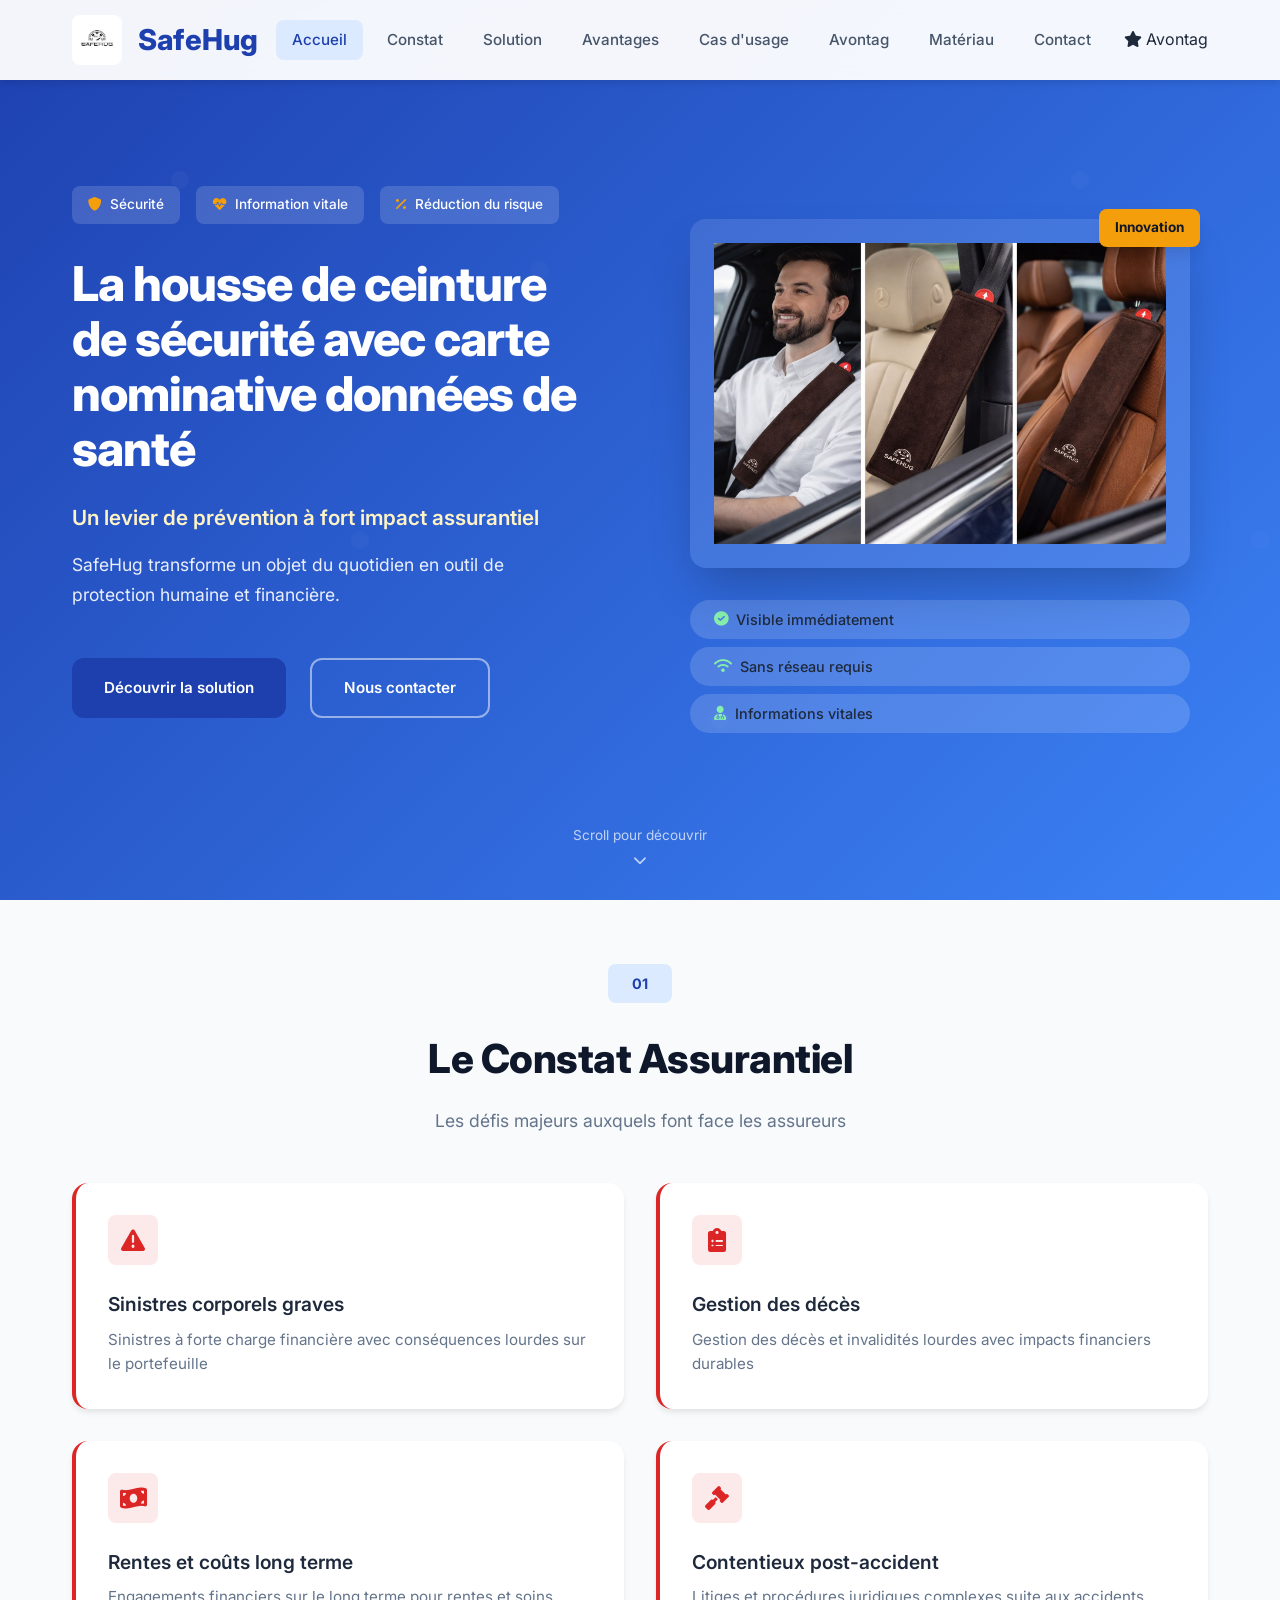
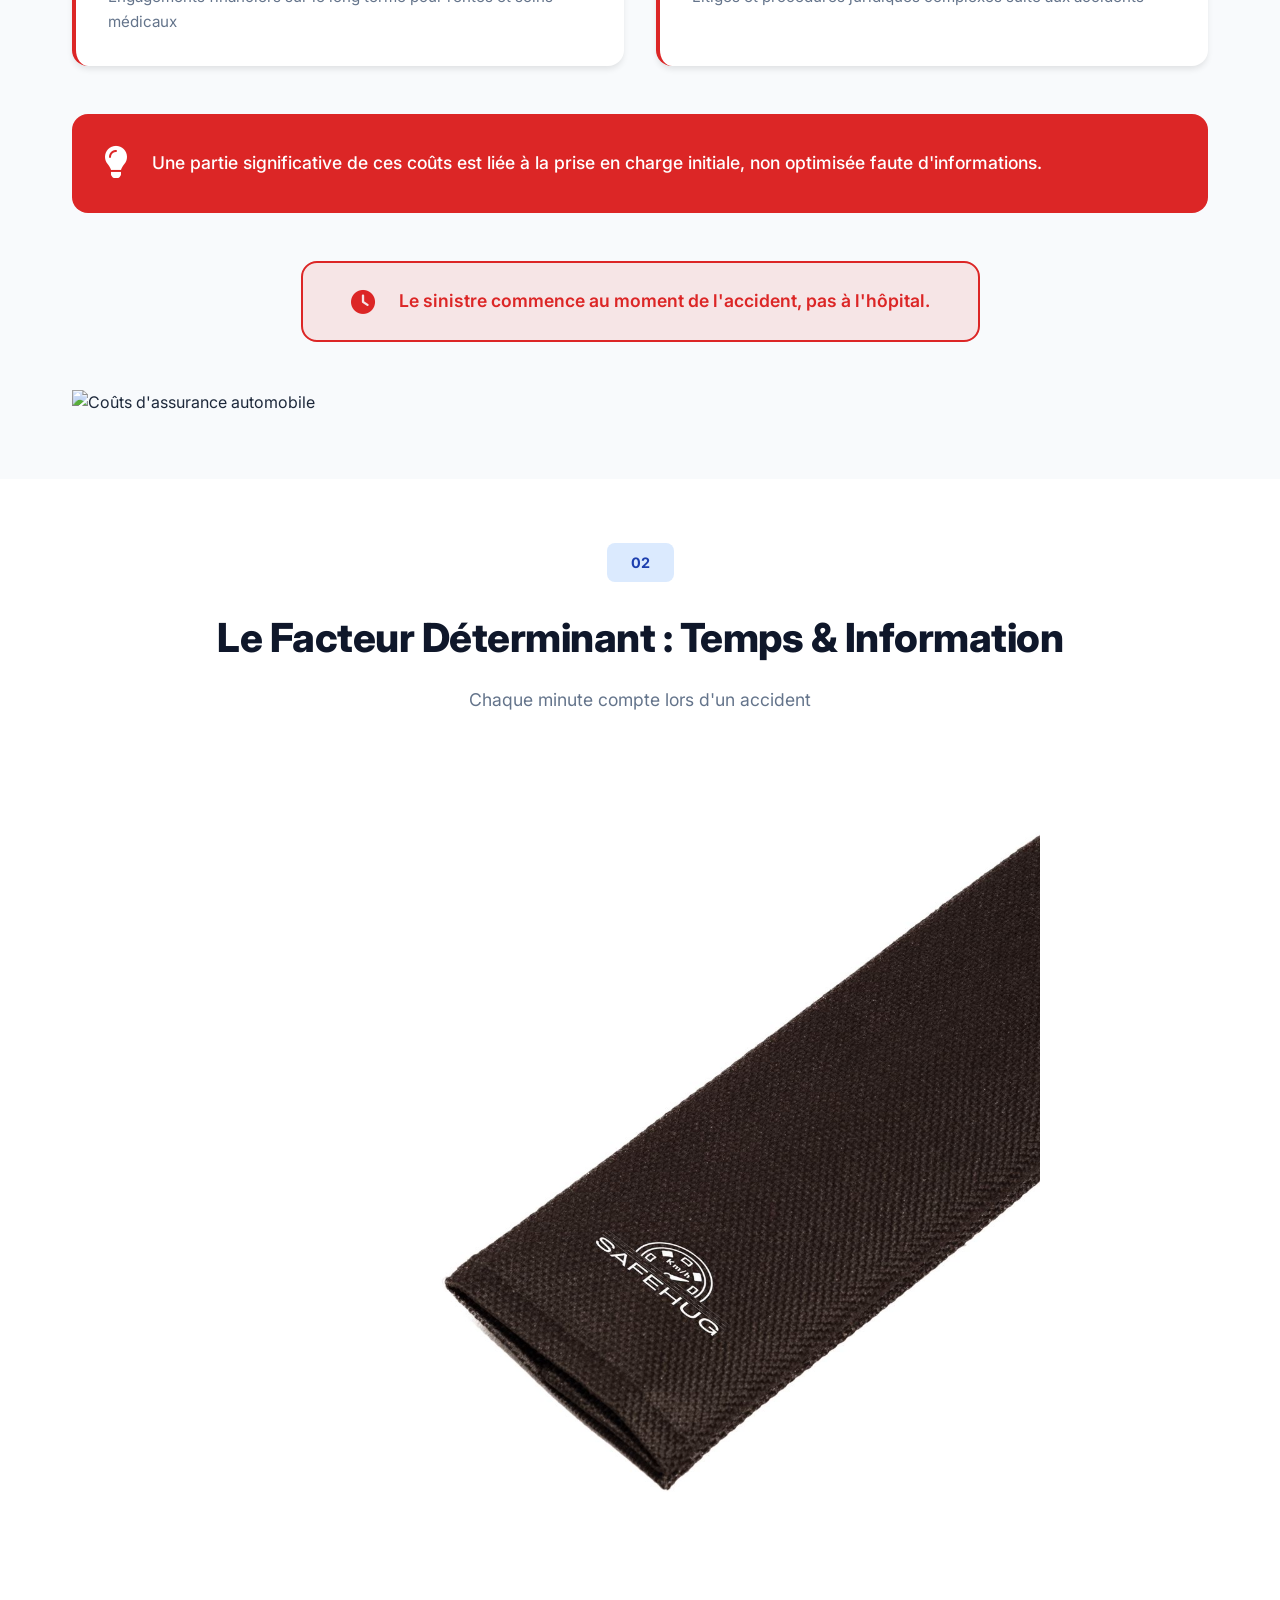
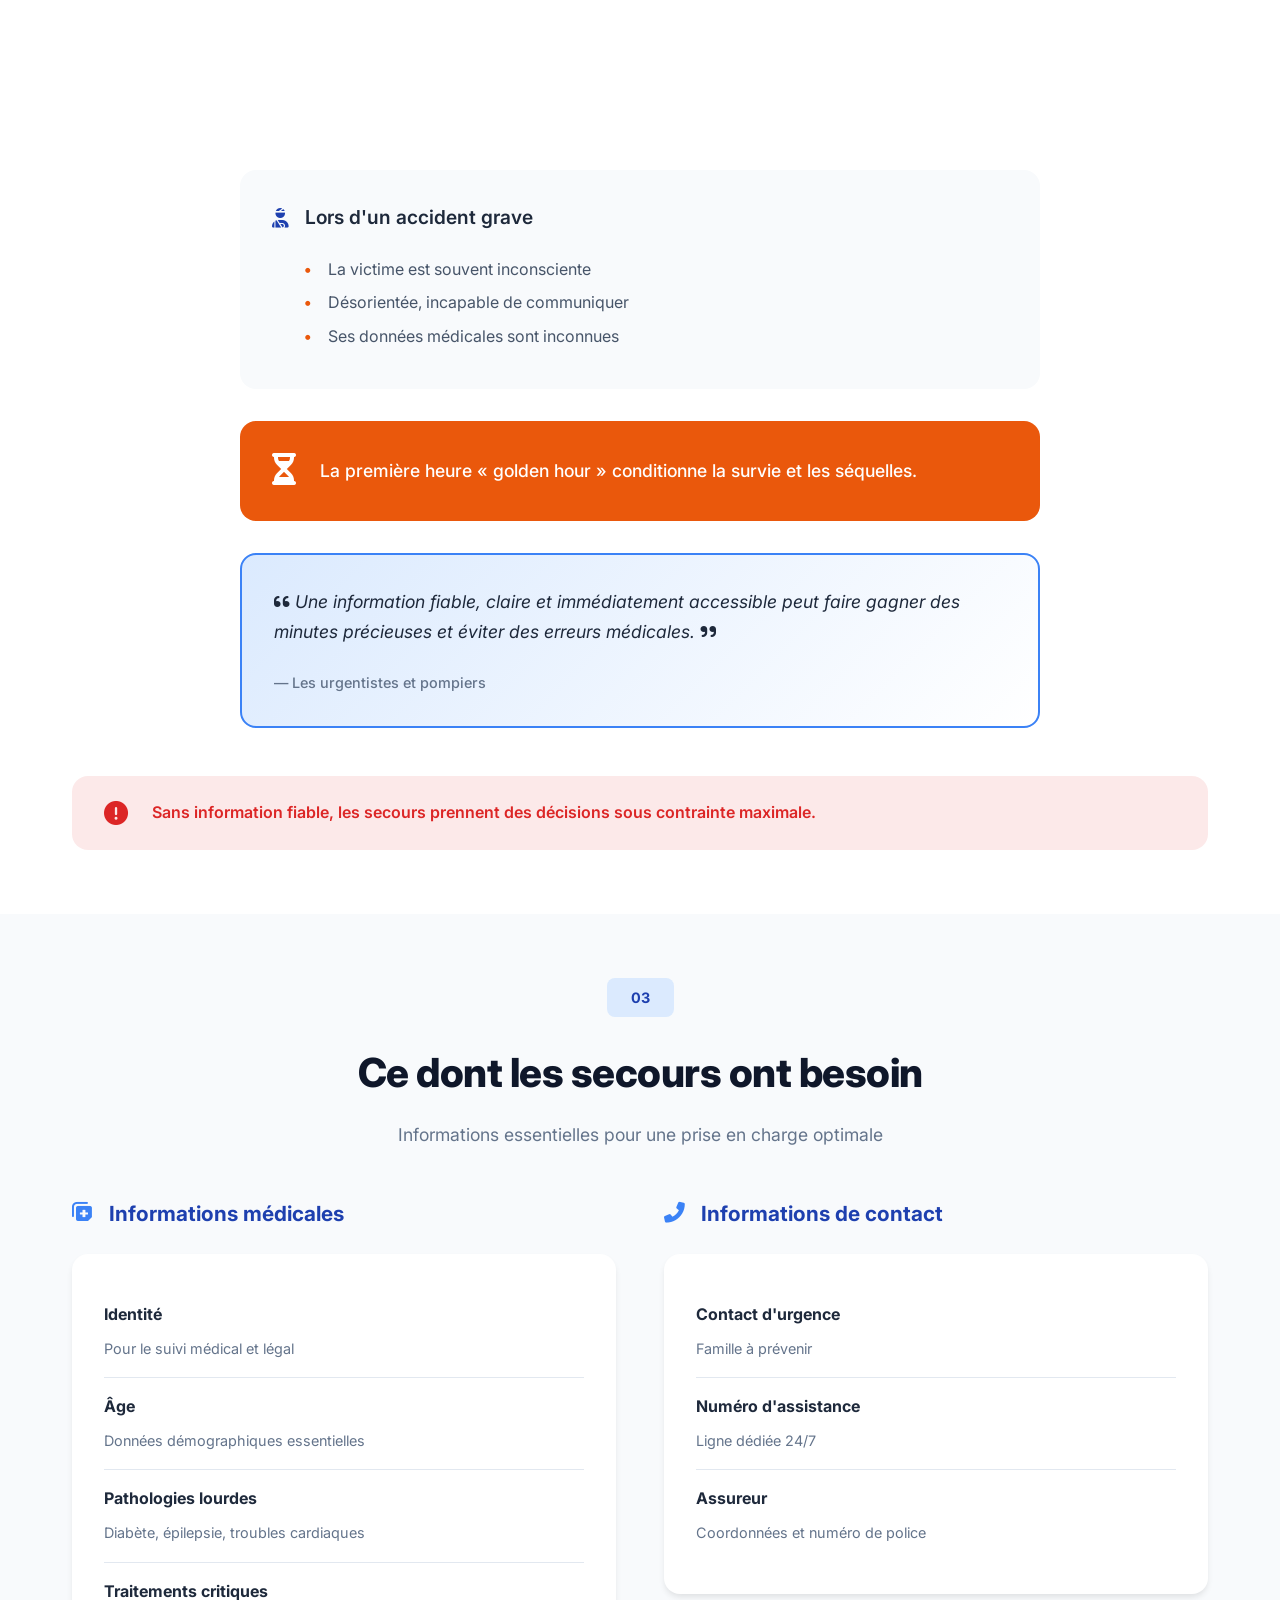
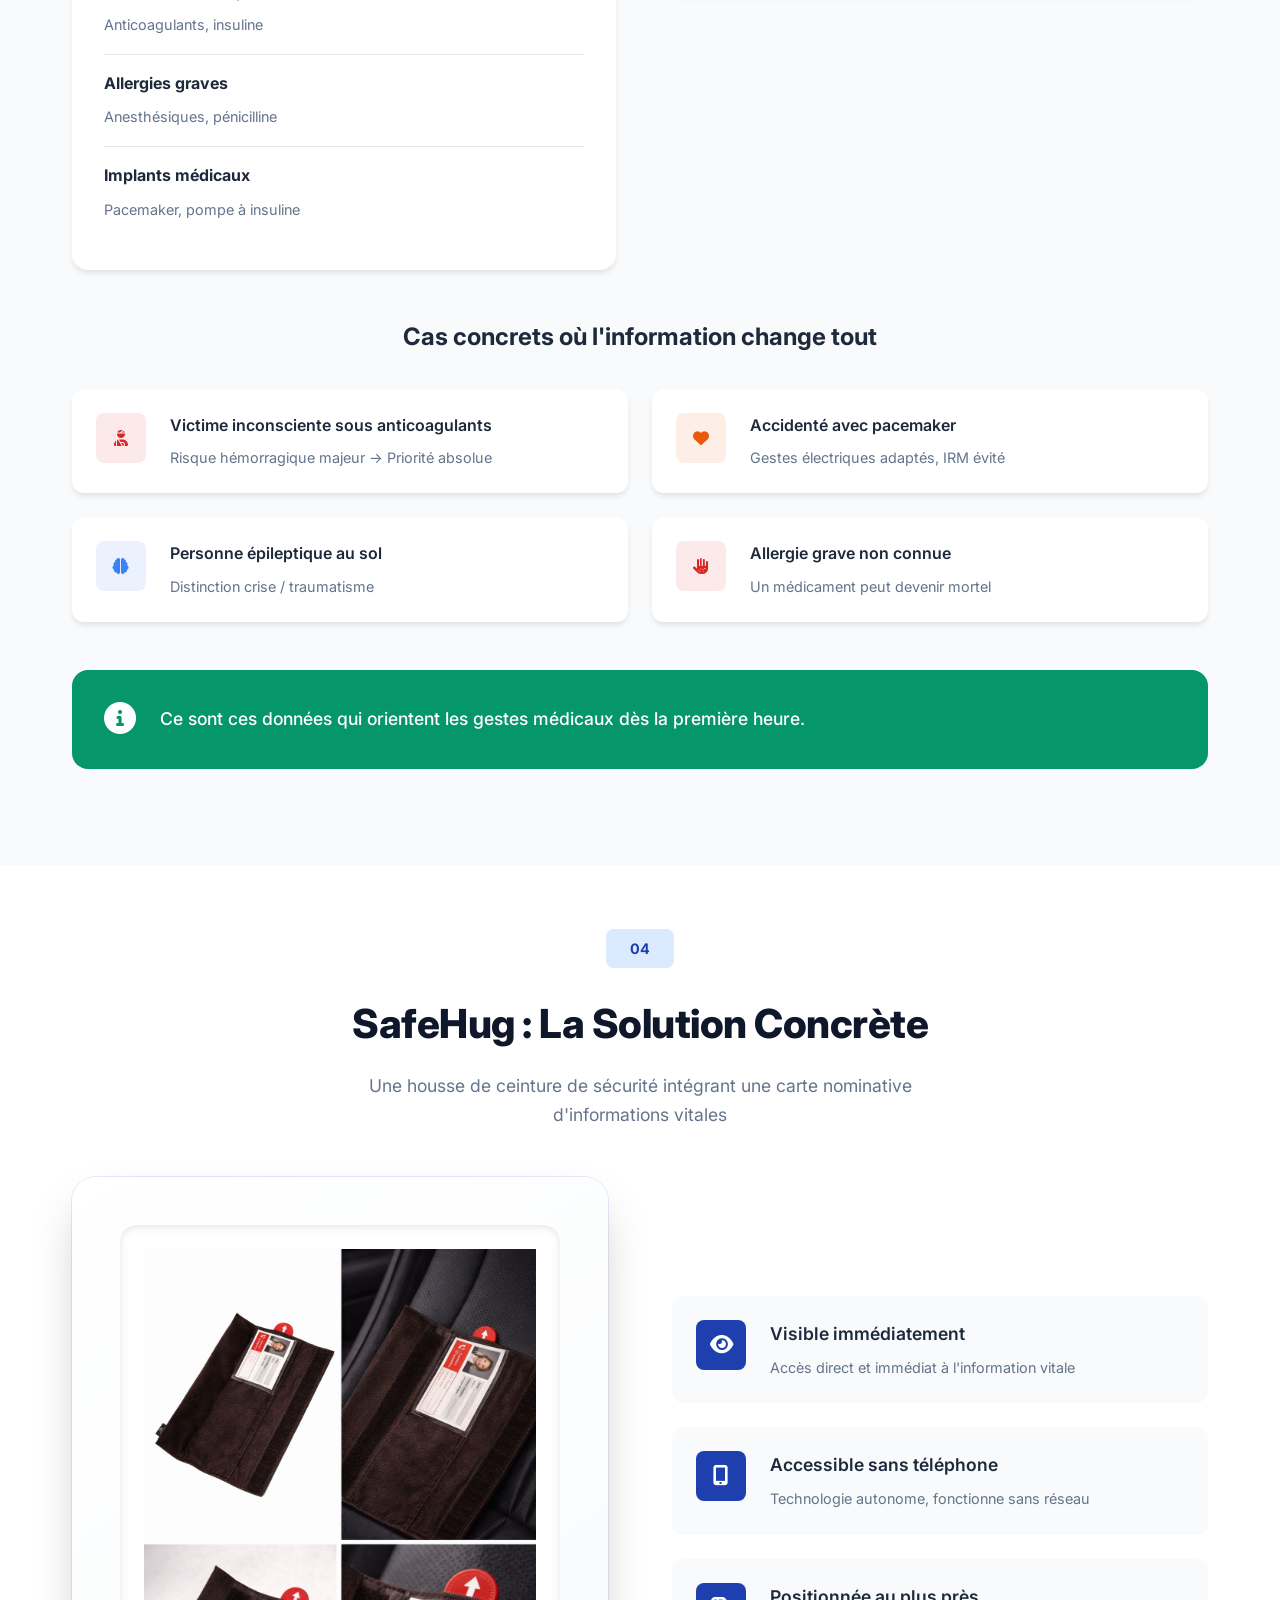
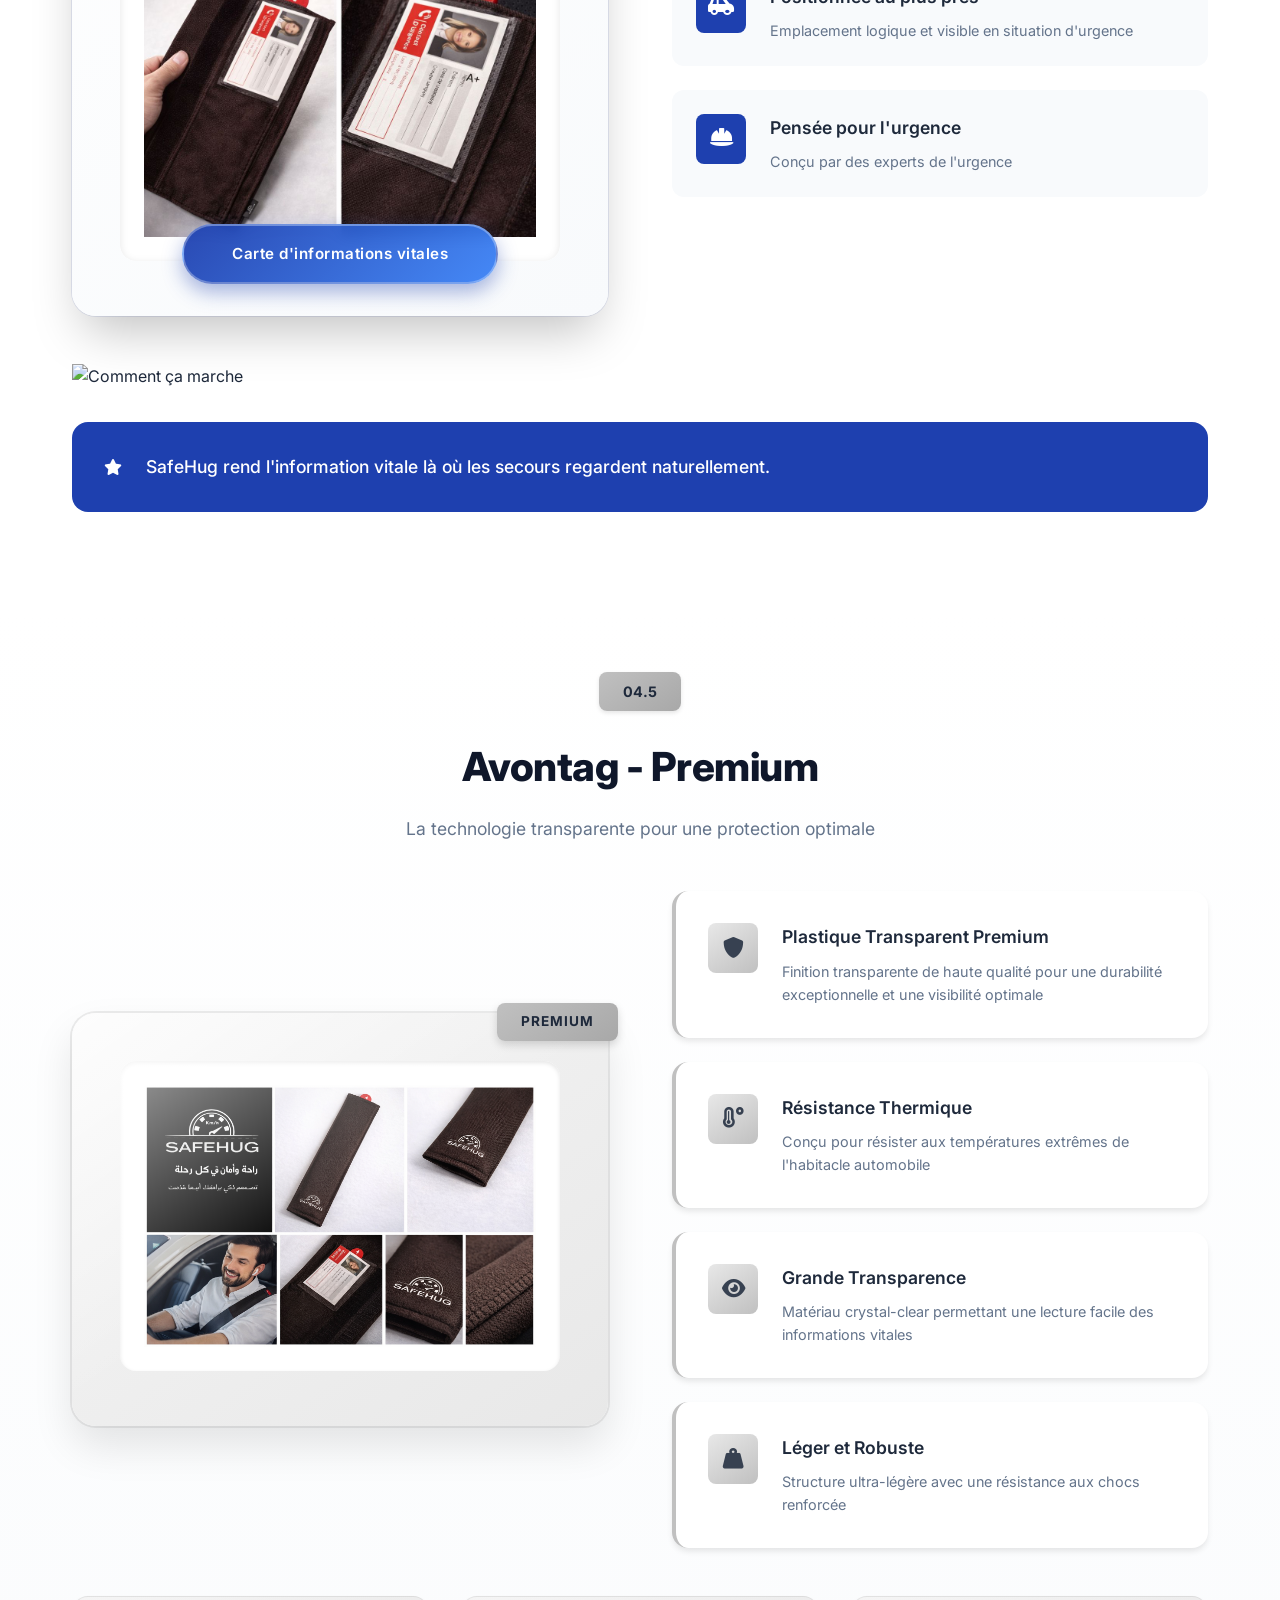
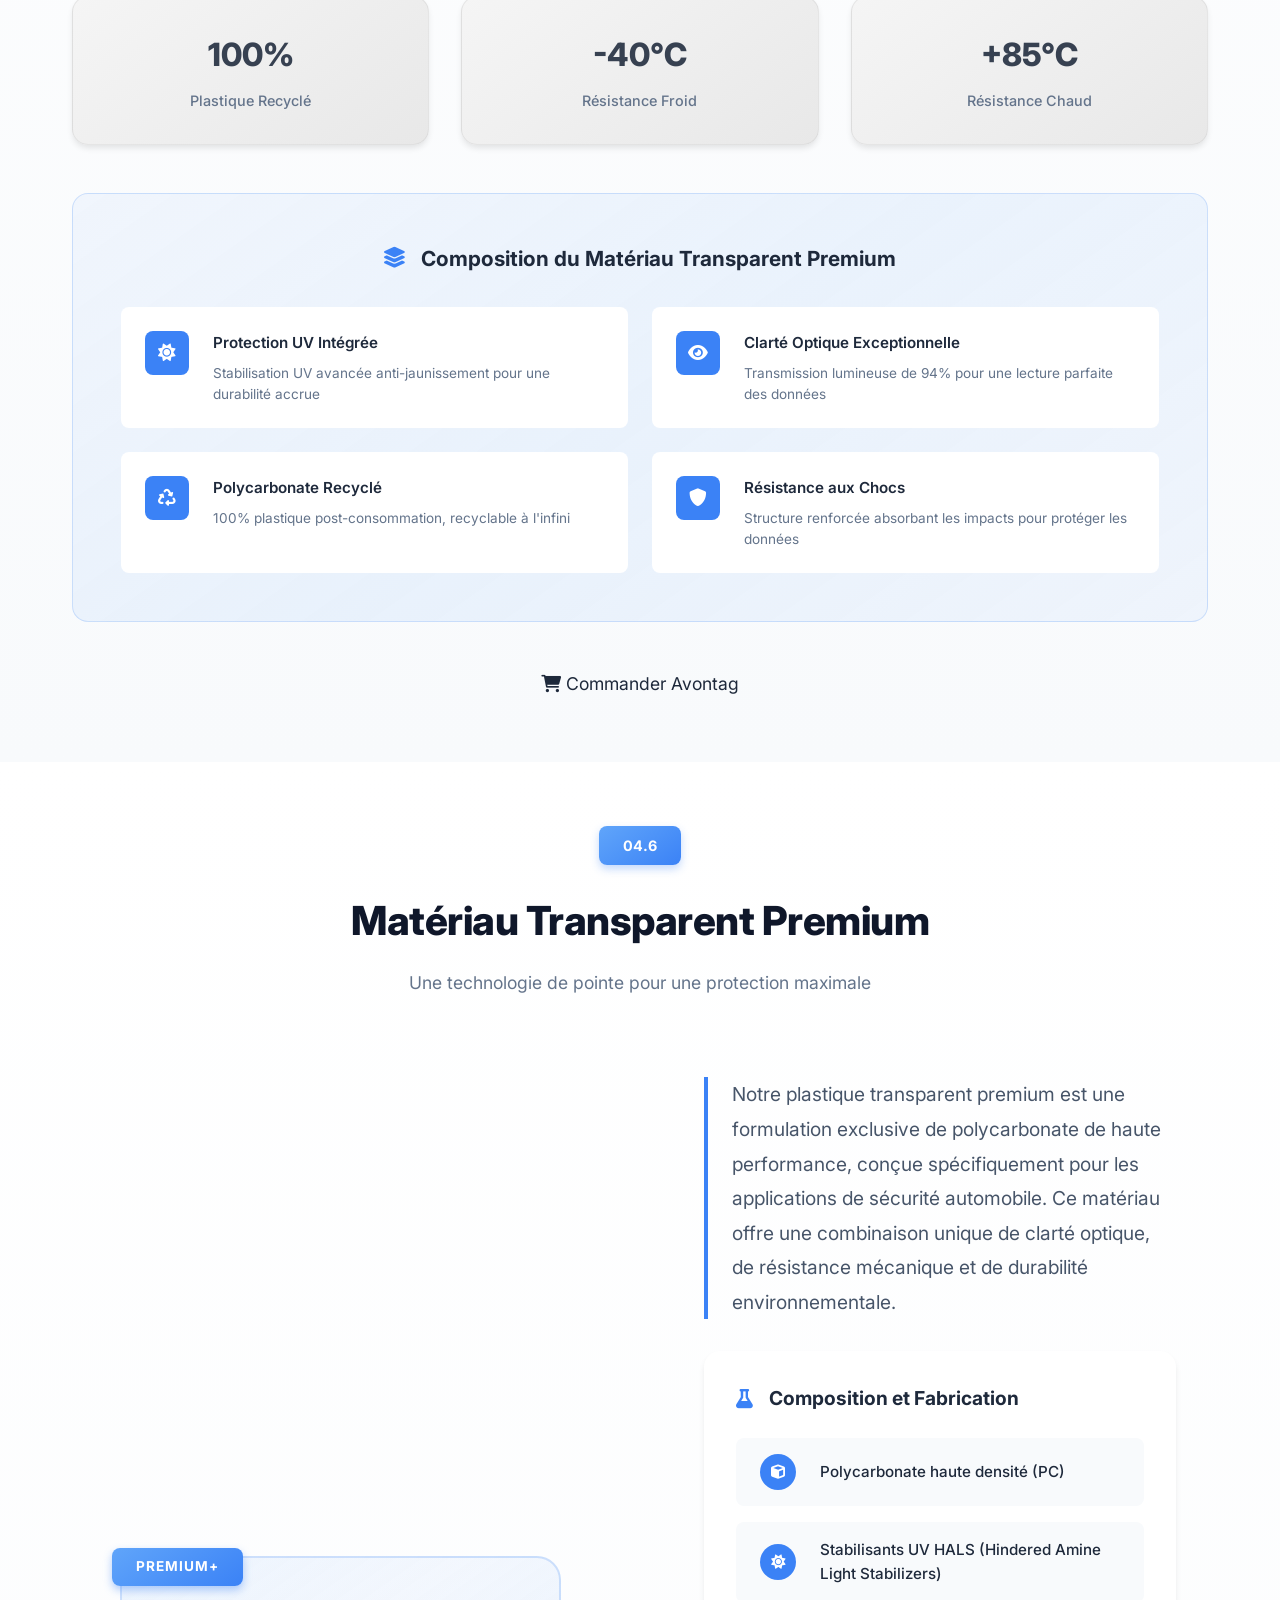
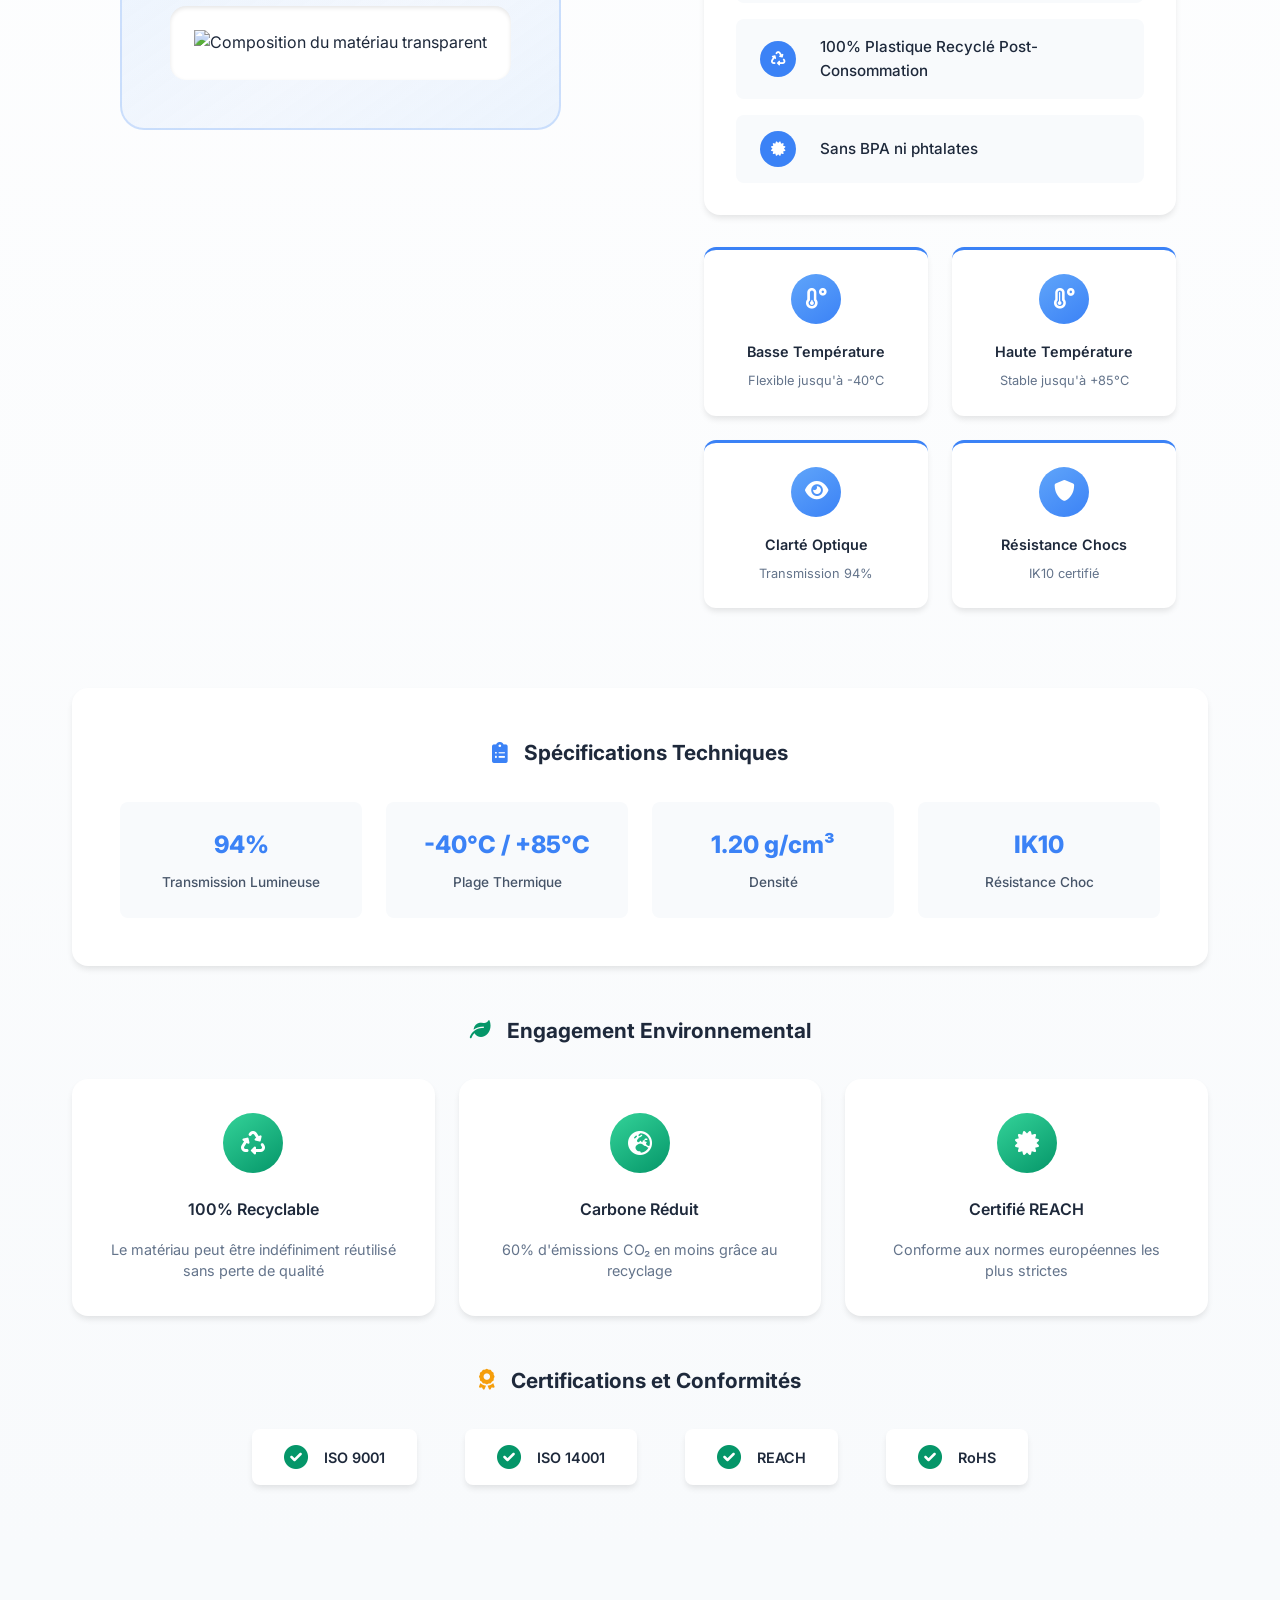
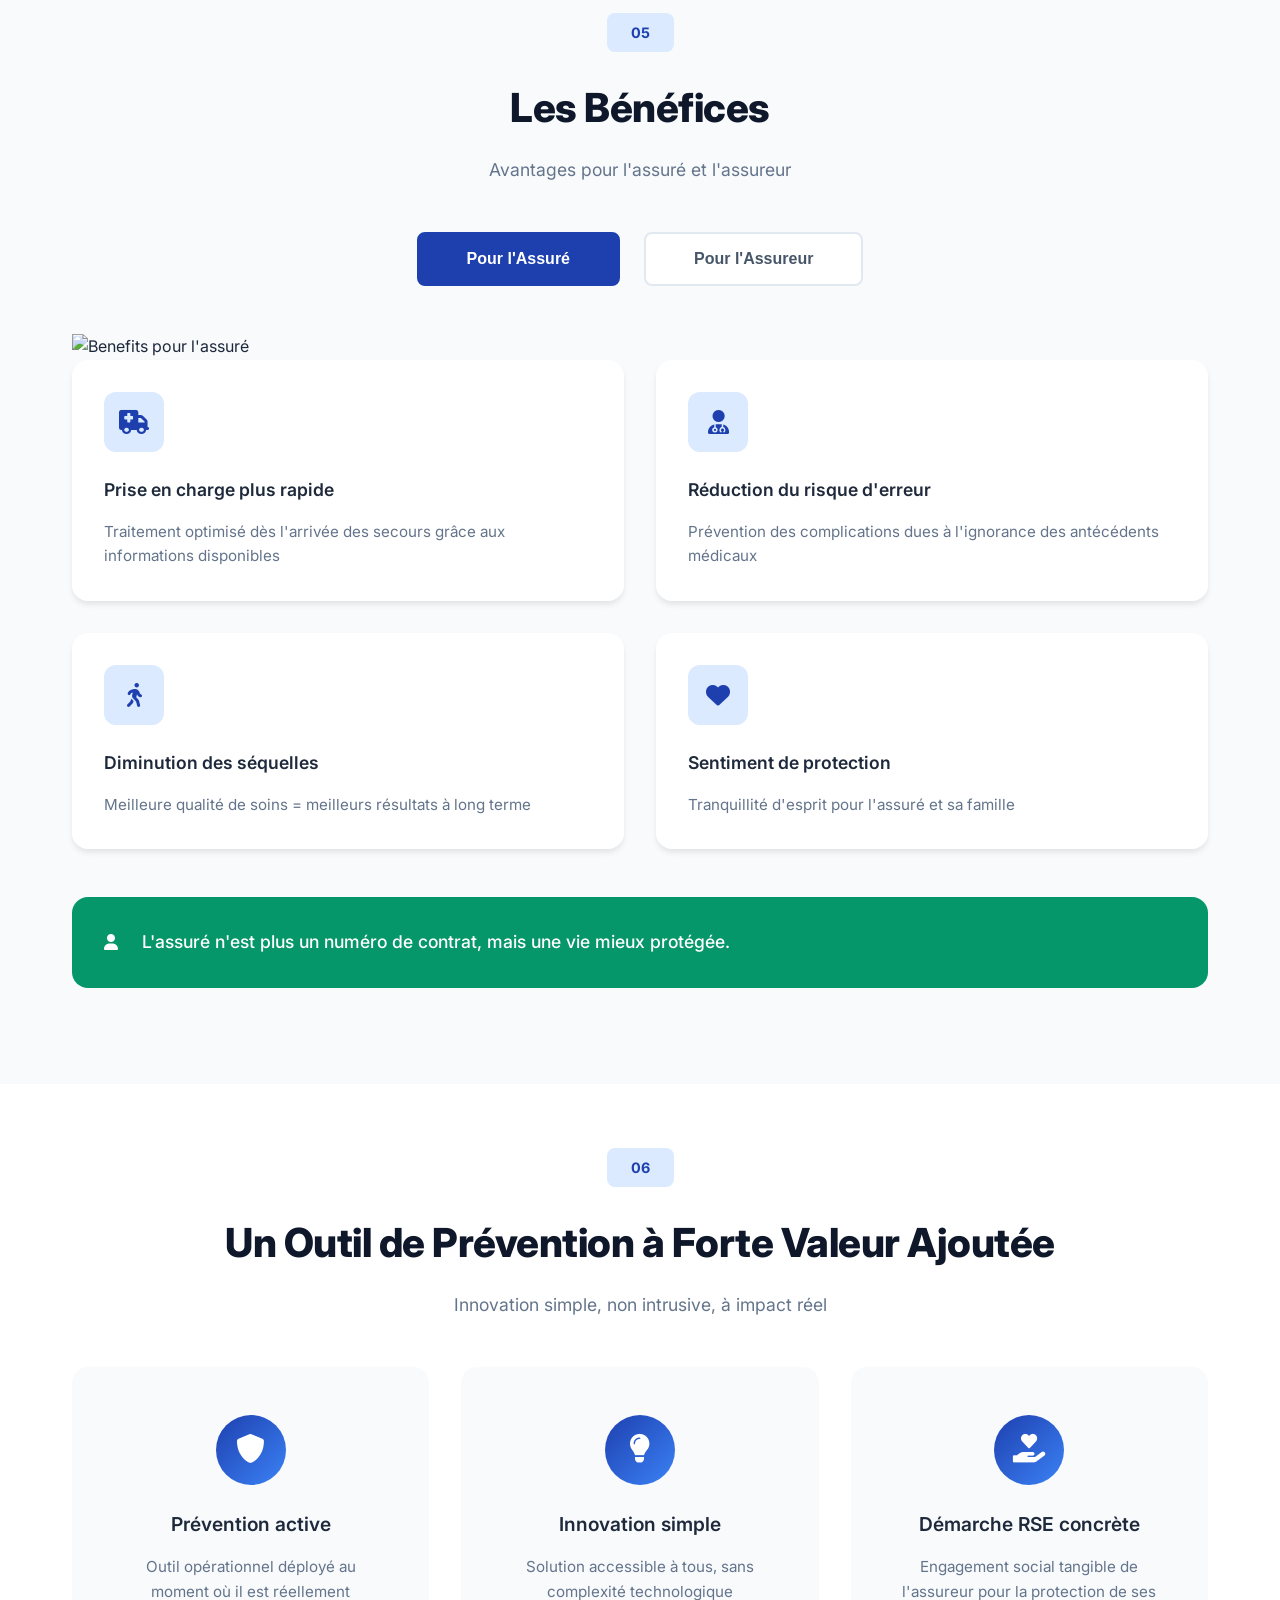
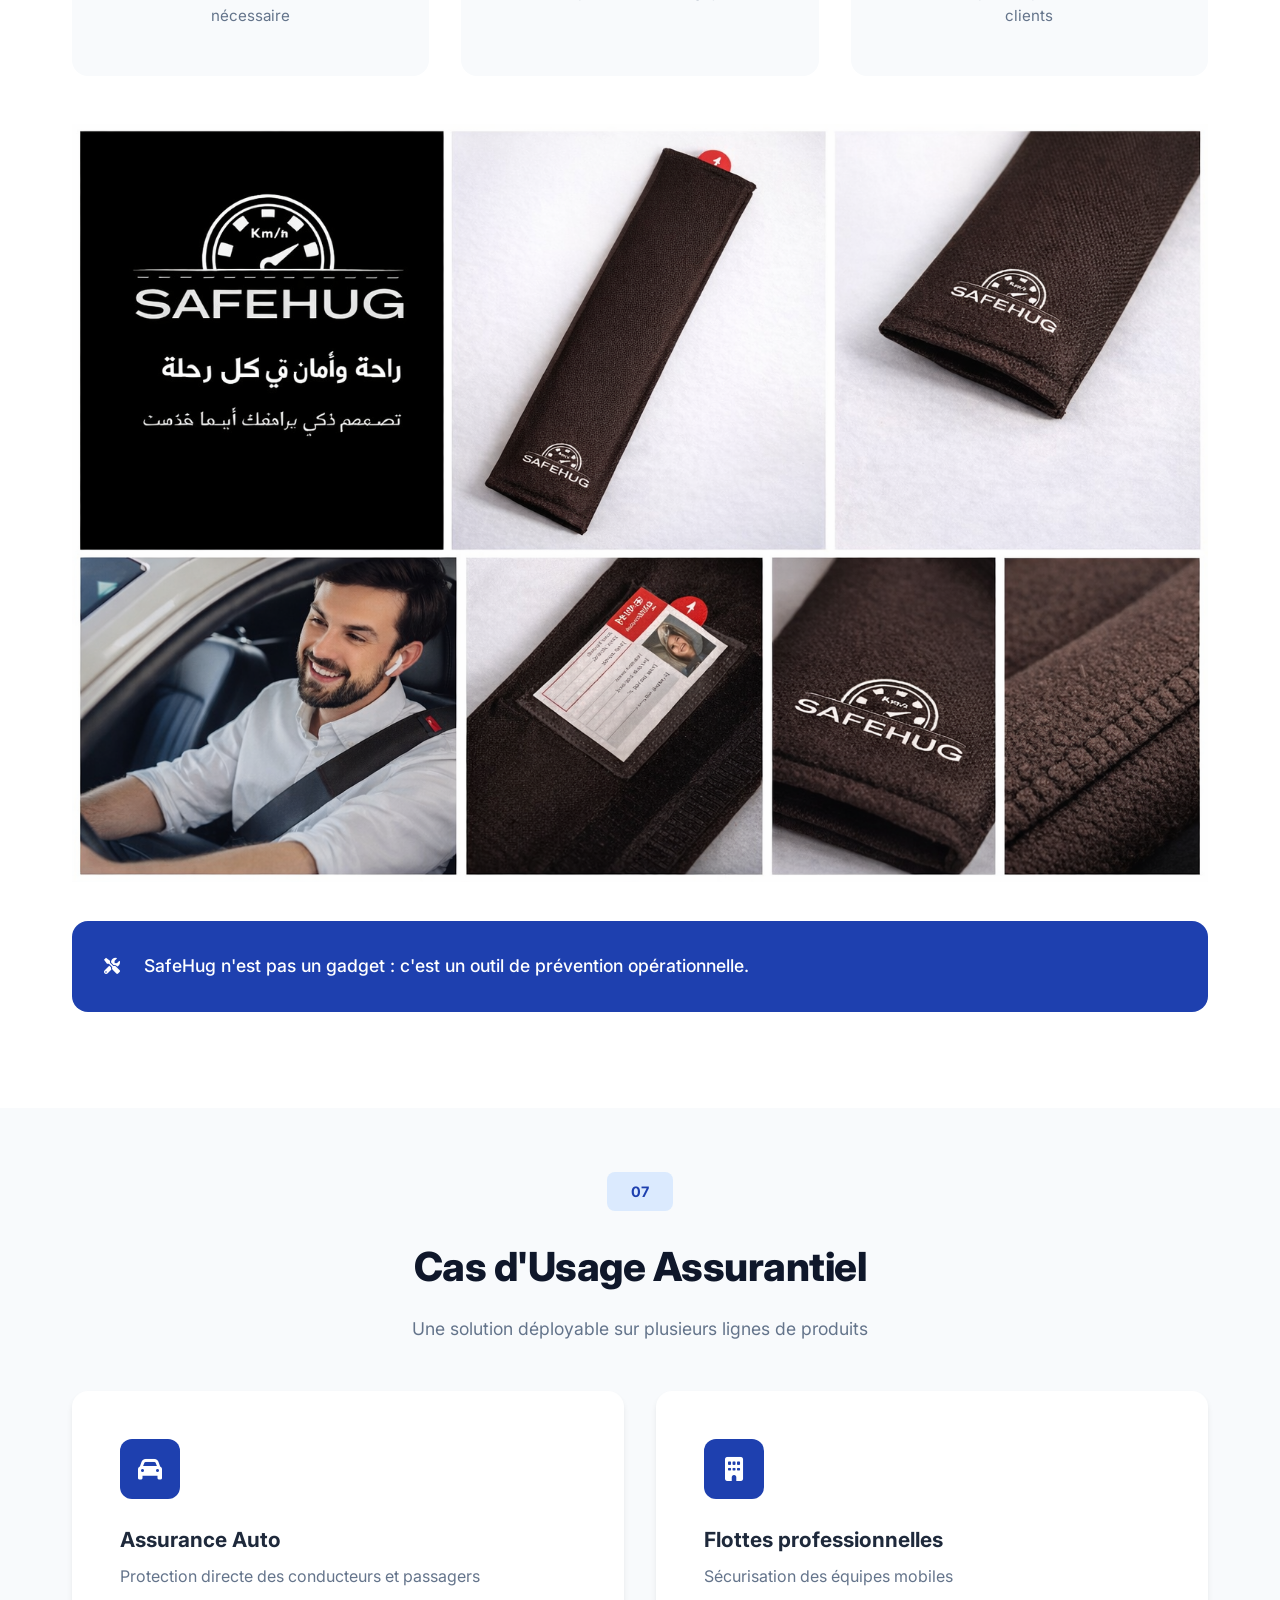
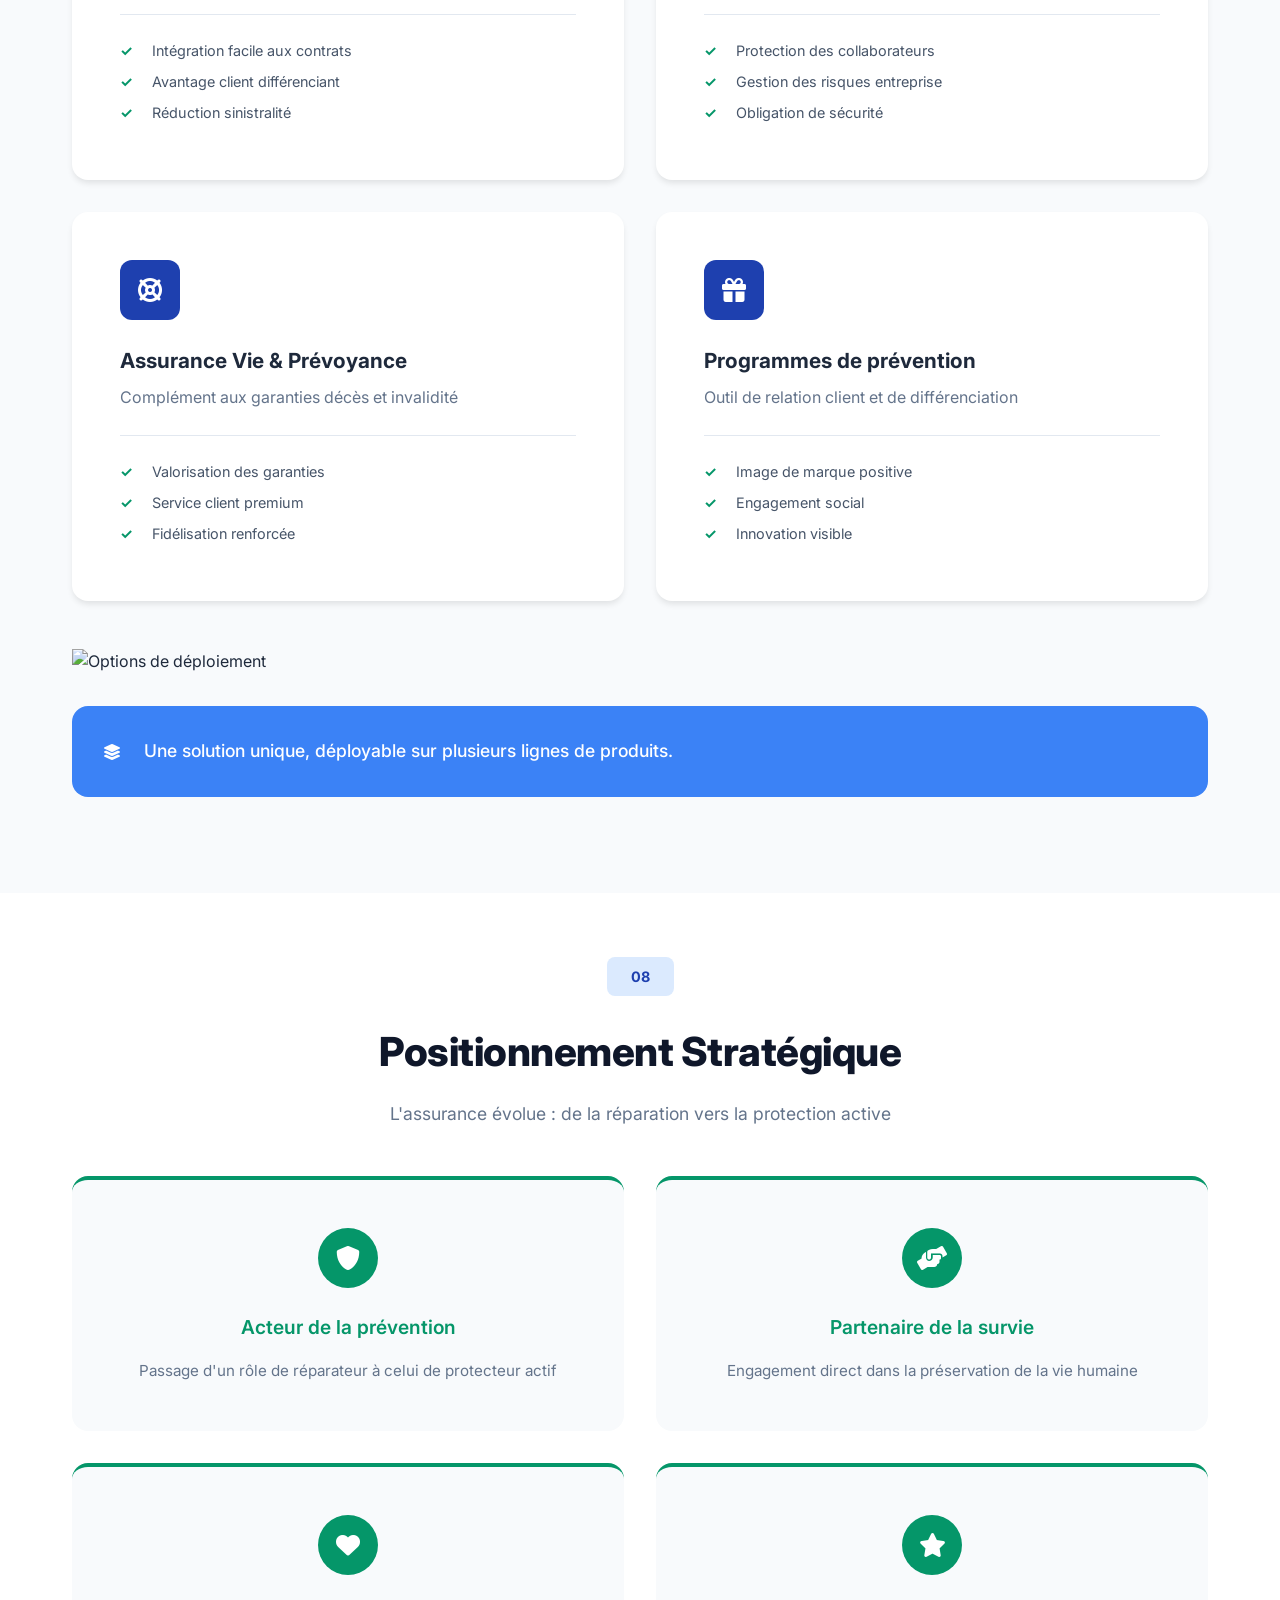
==== commit a9108c18: "Add files via upload" ====
--- a/index.html
+++ b/index.html
@@ -21,8 +21,14 @@
     <link rel="stylesheet" href="styles.css">
 </head>
 <body>
+    <!-- Skip Link for Accessibility -->
+    <a href="#main-content" class="skip-link">Aller au contenu principal</a>
+
     <!-- Navigation -->
-    <nav class="navbar" id="navbar">
+    <!-- Mobile Overlay -->
+    <div class="mobile-overlay" id="mobile-overlay"></div>
+    
+    <nav class="navbar" id="navbar" role="navigation" aria-label="Navigation principale">
         <div class="nav-container">
             <div class="nav-logo">
                 <img src="LOGO.jpg" alt="SafeHug Logo" class="logo-image">
@@ -45,11 +51,27 @@
                     <a href="#use-cases" class="nav-link">Cas d'usage</a>
                 </li>
                 <li class="nav-item">
+                    <a href="#avontag" class="nav-link">Avontag</a>
+                </li>
+                <li class="nav-item">
+                    <a href="#material" class="nav-link">Matériau</a>
+                </li>
+                <li class="nav-item">
                     <a href="#contact" class="nav-link">Contact</a>
                 </li>
+                <!-- Mobile-only CTA -->
+                <li class="nav-item mobile-cta-only">
+                    <a href="#avontag" class="btn-aluminum">
+                        <i class="fas fa-star"></i>
+                        Commander Avontag
+                    </a>
+                </li>
             </ul>
-            <div class="nav-cta">
-                <a href="#contact" class="btn-primary">Devis Gratuit</a>
+            <div class="nav-aluminum desktop-only">
+                <a href="#avontag" class="btn-aluminum">
+                    <i class="fas fa-star"></i>
+                    Avontag
+                </a>
             </div>
             <div class="hamburger" id="hamburger">
                 <span class="bar"></span>
@@ -60,7 +82,7 @@
     </nav>
 
     <!-- Hero Section -->
-    <section class="hero" id="hero">
+    <section class="hero" id="hero" role="banner">
         <div class="hero-container">
             <div class="hero-content">
                 <div class="hero-tagline">
@@ -102,7 +124,8 @@
         </div>
     </section>
 
-    <!-- Problem Section -->
+    <!-- Main Content -->
+    <main id="main-content" role="main">
     <section class="problem-section" id="problem">
         <div class="container">
             <div class="section-header">
@@ -327,9 +350,11 @@
             
             <div class="solution-showcase">
                 <div class="product-display">
-                    <img src="2.jpg" alt="SafeHug Produit">
-                    <div class="product-overlay">
-                        <span>Carte d'informations vitales</span>
+                    <div class="product-display-card">
+                        <img src="10.jpg" alt="SafeHug Produit">
+                        <div class="product-overlay">
+                            <span>Carte d'informations vitales</span>
+                        </div>
                     </div>
                 </div>
                 
@@ -384,6 +409,291 @@
         </div>
     </section>
 
+    <!-- Avontag Section - Premium Transparent Features -->
+    <section class="avontag-section" id="avontag">
+        <div class="container">
+            <div class="avontag-header">
+                <span class="section-number">04.5</span>
+                <h2 class="section-title">Avontag - Premium</h2>
+                <p class="section-subtitle">La technologie transparente pour une protection optimale</p>
+            </div>
+            
+            <div class="avontag-showcase">
+                <div class="avontag-product">
+                    <div class="avontag-product-card">
+                        <img src="7.jpg" alt="Avontag Produit Premium" class="avontag-image">
+                        <div class="avontag-badge">Premium</div>
+                    </div>
+                </div>
+                
+                <div class="avontag-features">
+                    <div class="avontag-feature">
+                        <div class="avontag-feature-icon">
+                            <i class="fas fa-shield-alt"></i>
+                        </div>
+                        <div class="avontag-feature-content">
+                            <h4>Plastique Transparent Premium</h4>
+                            <p>Finition transparente de haute qualité pour une durabilité exceptionnelle et une visibilité optimale</p>
+                        </div>
+                    </div>
+                    <div class="avontag-feature">
+                        <div class="avontag-feature-icon">
+                            <i class="fas fa-temperature-high"></i>
+                        </div>
+                        <div class="avontag-feature-content">
+                            <h4>Résistance Thermique</h4>
+                            <p>Conçu pour résister aux températures extrêmes de l'habitacle automobile</p>
+                        </div>
+                    </div>
+                    <div class="avontag-feature">
+                        <div class="avontag-feature-icon">
+                            <i class="fas fa-eye"></i>
+                        </div>
+                        <div class="avontag-feature-content">
+                            <h4>Grande Transparence</h4>
+                            <p>Matériau crystal-clear permettant une lecture facile des informations vitales</p>
+                        </div>
+                    </div>
+                    <div class="avontag-feature">
+                        <div class="avontag-feature-icon">
+                            <i class="fas fa-weight-hanging"></i>
+                        </div>
+                        <div class="avontag-feature-content">
+                            <h4>Léger et Robuste</h4>
+                            <p>Structure ultra-légère avec une résistance aux chocs renforcée</p>
+                        </div>
+                    </div>
+                </div>
+            </div>
+            
+            <div class="avontag-specs">
+                <div class="avontag-spec">
+                    <div class="avontag-spec-value">100%</div>
+                    <div class="avontag-spec-label">Plastique Recyclé</div>
+                </div>
+                <div class="avontag-spec">
+                    <div class="avontag-spec-value">-40°C</div>
+                    <div class="avontag-spec-label">Résistance Froid</div>
+                </div>
+                <div class="avontag-spec">
+                    <div class="avontag-spec-value">+85°C</div>
+                    <div class="avontag-spec-label">Résistance Chaud</div>
+                </div>
+            </div>
+            
+            <!-- Enhanced Material Details -->
+            <div class="avontag-material-detail">
+                <h3><i class="fas fa-layer-group"></i> Composition du Matériau Transparent Premium</h3>
+                <div class="material-details-grid">
+                    <div class="material-detail-item">
+                        <div class="material-detail-icon">
+                            <i class="fas fa-sun"></i>
+                        </div>
+                        <div class="material-detail-content">
+                            <h4>Protection UV Intégrée</h4>
+                            <p>Stabilisation UV avancée anti-jaunissement pour une durabilité accrue</p>
+                        </div>
+                    </div>
+                    <div class="material-detail-item">
+                        <div class="material-detail-icon">
+                            <i class="fas fa-eye"></i>
+                        </div>
+                        <div class="material-detail-content">
+                            <h4>Clarté Optique Exceptionnelle</h4>
+                            <p>Transmission lumineuse de 94% pour une lecture parfaite des données</p>
+                        </div>
+                    </div>
+                    <div class="material-detail-item">
+                        <div class="material-detail-icon">
+                            <i class="fas fa-recycle"></i>
+                        </div>
+                        <div class="material-detail-content">
+                            <h4>Polycarbonate Recyclé</h4>
+                            <p>100% plastique post-consommation, recyclable à l'infini</p>
+                        </div>
+                    </div>
+                    <div class="material-detail-item">
+                        <div class="material-detail-icon">
+                            <i class="fas fa-shield-alt"></i>
+                        </div>
+                        <div class="material-detail-content">
+                            <h4>Résistance aux Chocs</h4>
+                            <p>Structure renforcée absorbant les impacts pour protéger les données</p>
+                        </div>
+                    </div>
+                </div>
+            </div>
+            
+            <div class="avontag-cta">
+                <a href="#contact" class="btn-aluminum">
+                    <i class="fas fa-shopping-cart"></i>
+                    Commander Avontag
+                </a>
+            </div>
+        </div>
+    </section>
+
+    <!-- Matériau Transparent Premium Section -->
+    <section class="material-section" id="material">
+        <div class="container">
+            <div class="material-header">
+                <span class="section-number">04.6</span>
+                <h2 class="section-title">Matériau Transparent Premium</h2>
+                <p class="section-subtitle">Une technologie de pointe pour une protection maximale</p>
+            </div>
+            
+            <div class="material-content">
+                <div class="material-visual">
+                    <div class="material-visual-card">
+                        <div class="material-badge">Premium+</div>
+                        <img src="images/material-composition.svg" alt="Composition du matériau transparent" class="material-diagram">
+                    </div>
+                </div>
+                
+                <div class="material-info">
+                    <p class="material-intro">
+                        Notre plastique transparent premium est une formulation exclusive de polycarbonate de haute performance, conçue spécifiquement pour les applications de sécurité automobile. Ce matériau offre une combinaison unique de clarté optique, de résistance mécanique et de durabilité environnementale.
+                    </p>
+                    
+                    <div class="material-composition">
+                        <h3><i class="fas fa-flask"></i> Composition et Fabrication</h3>
+                        <div class="composition-list">
+                            <div class="composition-item">
+                                <div class="composition-icon">
+                                    <i class="fas fa-cube"></i>
+                                </div>
+                                <span class="composition-text">Polycarbonate haute densité (PC)</span>
+                            </div>
+                            <div class="composition-item">
+                                <div class="composition-icon">
+                                    <i class="fas fa-sun"></i>
+                                </div>
+                                <span class="composition-text">Stabilisants UV HALS (Hindered Amine Light Stabilizers)</span>
+                            </div>
+                            <div class="composition-item">
+                                <div class="composition-icon">
+                                    <i class="fas fa-recycle"></i>
+                                </div>
+                                <span class="composition-text">100% Plastique Recyclé Post-Consommation</span>
+                            </div>
+                            <div class="composition-item">
+                                <div class="composition-icon">
+                                    <i class="fas fa-certificate"></i>
+                                </div>
+                                <span class="composition-text">Sans BPA ni phtalates</span>
+                            </div>
+                        </div>
+                    </div>
+                    
+                    <div class="material-properties">
+                        <div class="property-card">
+                            <div class="property-icon">
+                                <i class="fas fa-temperature-low"></i>
+                            </div>
+                            <h4>Basse Température</h4>
+                            <p>Flexible jusqu'à -40°C</p>
+                        </div>
+                        <div class="property-card">
+                            <div class="property-icon">
+                                <i class="fas fa-temperature-high"></i>
+                            </div>
+                            <h4>Haute Température</h4>
+                            <p>Stable jusqu'à +85°C</p>
+                        </div>
+                        <div class="property-card">
+                            <div class="property-icon">
+                                <i class="fas fa-eye"></i>
+                            </div>
+                            <h4>Clarté Optique</h4>
+                            <p>Transmission 94%</p>
+                        </div>
+                        <div class="property-card">
+                            <div class="property-icon">
+                                <i class="fas fa-shield-alt"></i>
+                            </div>
+                            <h4>Résistance Chocs</h4>
+                            <p>IK10 certifié</p>
+                        </div>
+                    </div>
+                </div>
+            </div>
+            
+            <!-- Technical Specifications -->
+            <div class="material-specs-section">
+                <h3><i class="fas fa-clipboard-list"></i> Spécifications Techniques</h3>
+                <div class="specs-grid">
+                    <div class="spec-item">
+                        <div class="spec-value">94%</div>
+                        <div class="spec-label">Transmission Lumineuse</div>
+                    </div>
+                    <div class="spec-item">
+                        <div class="spec-value">-40°C / +85°C</div>
+                        <div class="spec-label">Plage Thermique</div>
+                    </div>
+                    <div class="spec-item">
+                        <div class="spec-value">1.20 g/cm³</div>
+                        <div class="spec-label">Densité</div>
+                    </div>
+                    <div class="spec-item">
+                        <div class="spec-value">IK10</div>
+                        <div class="spec-label">Résistance Choc</div>
+                    </div>
+                </div>
+            </div>
+            
+            <!-- Environmental Benefits -->
+            <div class="environmental-section">
+                <h3><i class="fas fa-leaf"></i> Engagement Environnemental</h3>
+                <div class="eco-grid">
+                    <div class="eco-card">
+                        <div class="eco-icon">
+                            <i class="fas fa-recycle"></i>
+                        </div>
+                        <h4>100% Recyclable</h4>
+                        <p>Le matériau peut être indéfiniment réutilisé sans perte de qualité</p>
+                    </div>
+                    <div class="eco-card">
+                        <div class="eco-icon">
+                            <i class="fas fa-globe-europe"></i>
+                        </div>
+                        <h4>Carbone Réduit</h4>
+                        <p>60% d'émissions CO₂ en moins grâce au recyclage</p>
+                    </div>
+                    <div class="eco-card">
+                        <div class="eco-icon">
+                            <i class="fas fa-certificate"></i>
+                        </div>
+                        <h4>Certifié REACH</h4>
+                        <p>Conforme aux normes européennes les plus strictes</p>
+                    </div>
+                </div>
+            </div>
+            
+            <!-- Certifications -->
+            <div class="certifications-section">
+                <h3><i class="fas fa-award"></i> Certifications et Conformités</h3>
+                <div class="certs-grid">
+                    <div class="cert-badge">
+                        <i class="fas fa-check-circle"></i>
+                        <span>ISO 9001</span>
+                    </div>
+                    <div class="cert-badge">
+                        <i class="fas fa-check-circle"></i>
+                        <span>ISO 14001</span>
+                    </div>
+                    <div class="cert-badge">
+                        <i class="fas fa-check-circle"></i>
+                        <span>REACH</span>
+                    </div>
+                    <div class="cert-badge">
+                        <i class="fas fa-check-circle"></i>
+                        <span>RoHS</span>
+                    </div>
+                </div>
+            </div>
+        </div>
+    </section>
+
     <!-- Benefits Section -->
     <section class="benefits-section" id="benefits">
         <div class="container">
@@ -523,7 +833,7 @@
             </div>
             
             <div class="prevention-visual">
-                <img src="4.jpg" alt="Cycle de prévention">
+                <img src="7.jpg" alt="Cycle de prévention">
             </div>
             
             <div class="highlight-box primary">
@@ -701,17 +1011,17 @@
                     <div class="contact-card">
                         <i class="fas fa-envelope"></i>
                         <h4>Email</h4>
-                        <p>contact@safehug.com</p>
+                        <p>contact@safehugin.com</p>
                     </div>
                     <div class="contact-card">
                         <i class="fas fa-phone"></i>
                         <h4>Téléphone</h4>
-                        <p>+33 1 23 45 67 89</p>
+                        <p>06 00 00 00 00</p>
                     </div>
                     <div class="contact-card">
                         <i class="fas fa-map-marker-alt"></i>
                         <h4>Adresse</h4>
-                        <p>France</p>
+                        <p>casablanca</p>
                     </div>
                     <div class="contact-illustration">
                         <img src="images/contact-us.svg" alt="Contactez-nous">
@@ -807,11 +1117,14 @@
             </div>
             
             <div class="footer-bottom">
-                <p>&copy; 2024 SafeHug. Tous droits réservés.</p>
+                <p>&copy; 2026 SafeHug. Tous droits réservés.</p>
                 <p class="footer-tagline">Parce qu'en situation d'urgence : moins chercher, c'est plus sauver.</p>
             </div>
         </div>
     </footer>
+
+    <!-- Mobile Menu Overlay -->
+    <div class="mobile-overlay" id="mobileOverlay"></div>
 
     <script src="script.js"></script>
 </body>
--- a/styles.css
+++ b/styles.css
@@ -267,8 +267,9 @@
 }
 
 .product-image {
-    height: 400px;
-    width: auto;
+    height: auto;
+    width: 100%;
+    max-width: 500px;
     border-radius: var(--border-radius-lg);
     box-shadow: var(--shadow-xl);
     background: rgba(255, 255, 255, 0.1);
@@ -677,29 +678,95 @@
 .product-display {
     position: relative;
     text-align: center;
+    display: flex;
+    justify-content: center;
+    align-items: center;
+}
+
+.product-display-card {
+    position: relative;
+    display: inline-block;
+    padding: var(--spacing-xl);
+    background: linear-gradient(145deg, var(--white) 0%, var(--light-gray) 100%);
+    border-radius: var(--border-radius-xl);
+    box-shadow: 
+        0 25px 50px -12px rgba(0, 0, 0, 0.25),
+        0 0 0 1px rgba(30, 64, 175, 0.1);
+    transition: all 0.4s cubic-bezier(0.4, 0, 0.2, 1);
+}
+
+.product-display-card::before {
+    content: '';
+    position: absolute;
+    top: 0;
+    left: 0;
+    right: 0;
+    bottom: 0;
+    border-radius: var(--border-radius-xl);
+    padding: 3px;
+    background: linear-gradient(145deg, var(--primary-blue), var(--secondary-blue), var(--accent-green));
+    -webkit-mask: 
+        linear-gradient(#fff 0 0) content-box, 
+        linear-gradient(#fff 0 0);
+    mask: 
+        linear-gradient(#fff 0 0) content-box, 
+        linear-gradient(#fff 0 0);
+    -webkit-mask-composite: xor;
+    mask-composite: exclude;
+    opacity: 0;
+    transition: opacity 0.4s ease;
+}
+
+.product-display-card:hover {
+    transform: translateY(-8px);
+    box-shadow: 
+        0 35px 60px -15px rgba(30, 64, 175, 0.3),
+        0 0 0 1px rgba(30, 64, 175, 0.15);
+}
+
+.product-display-card:hover::before {
+    opacity: 1;
 }
 
 .product-display img {
-    height: 350px;
-    width: auto;
-    border-radius: var(--border-radius-xl);
-    box-shadow: var(--shadow-xl);
-    background: var(--light-gray);
-    padding: var(--spacing-lg);
+    height: auto;
+    width: 100%;
+    max-width: 700px;
+    border-radius: var(--border-radius-lg);
+    box-shadow: inset 0 2px 8px rgba(0, 0, 0, 0.1);
+    background: var(--white);
+    padding: var(--spacing-md);
+    transition: all 0.4s cubic-bezier(0.4, 0, 0.2, 1);
+}
+
+.product-display-card:hover img {
+    transform: scale(1.02);
+    box-shadow: 0 10px 30px rgba(0, 0, 0, 0.15);
 }
 
 .product-overlay {
     position: absolute;
-    bottom: var(--spacing-md);
+    bottom: var(--spacing-lg);
     left: 50%;
     transform: translateX(-50%);
-    background: rgba(0, 0, 0, 0.8);
+    background: linear-gradient(135deg, rgba(30, 64, 175, 0.95) 0%, rgba(59, 130, 246, 0.95) 100%);
     color: var(--white);
-    padding: var(--spacing-xs) var(--spacing-md);
-    border-radius: var(--border-radius);
-    font-size: 0.9rem;
-    font-weight: 500;
+    padding: var(--spacing-sm) var(--spacing-xl);
+    border-radius: 50px;
+    font-size: 0.95rem;
+    font-weight: 600;
     white-space: nowrap;
+    box-shadow: 0 8px 20px rgba(30, 64, 175, 0.4);
+    transition: all 0.3s ease;
+    backdrop-filter: blur(8px);
+    border: 2px solid rgba(255, 255, 255, 0.3);
+    letter-spacing: 0.5px;
+}
+
+.product-display-card:hover .product-overlay {
+    bottom: var(--spacing-xl);
+    background: linear-gradient(135deg, var(--accent-green) 0%, #10B981 100%);
+    box-shadow: 0 10px 25px rgba(5, 150, 105, 0.4);
 }
 
 .solution-features {
@@ -1525,6 +1592,395 @@
     border-color: var(--white);
 }
 
+/* Aluminum Button - Premium CTA */
+.btn-avontag {
+    display: inline-flex;
+    align-items: center;
+    justify-content: center;
+    gap: var(--spacing-xs);
+    padding: var(--spacing-md) var(--spacing-xl);
+    background: linear-gradient(145deg, 
+        rgba(255, 255, 255, 0.95) 0%, 
+        rgba(240, 240, 240, 0.95) 25%, 
+        rgba(220, 220, 220, 0.95) 50%, 
+        rgba(240, 240, 240, 0.95) 75%, 
+        rgba(255, 255, 255, 0.95) 100%);
+    color: #1E40AF;
+    font-weight: 700;
+    font-size: 1rem;
+    border: 2px solid rgba(30, 64, 175, 0.2);
+    border-radius: var(--border-radius-md);
+    cursor: pointer;
+    transition: all 0.3s ease;
+    box-shadow: 
+        0 4px 6px -1px rgba(0, 0, 0, 0.1),
+        0 2px 4px -1px rgba(0, 0, 0, 0.06),
+        inset 0 1px 0 rgba(255, 255, 255, 0.9);
+    text-transform: uppercase;
+    letter-spacing: 0.5px;
+    min-height: 48px;
+    min-width: 160px;
+}
+
+.btn-avontag:hover {
+    background: linear-gradient(145deg, 
+        rgba(255, 255, 255, 1) 0%, 
+        rgba(250, 250, 250, 1) 25%, 
+        rgba(240, 240, 240, 1) 50%, 
+        rgba(250, 250, 250, 1) 75%, 
+        rgba(255, 255, 255, 1) 100%);
+    transform: translateY(-2px);
+    box-shadow: 
+        0 6px 12px -2px rgba(0, 0, 0, 0.15),
+        0 4px 8px -2px rgba(0, 0, 0, 0.1),
+        inset 0 1px 0 rgba(255, 255, 255, 1);
+    border-color: rgba(30, 64, 175, 0.4);
+}
+
+.btn-avontag:active {
+    transform: translateY(0);
+    background: linear-gradient(145deg, 
+        rgba(220, 220, 220, 1) 0%, 
+        rgba(200, 200, 200, 1) 25%, 
+        rgba(180, 180, 180, 1) 50%, 
+        rgba(200, 200, 200, 1) 75%, 
+        rgba(220, 220, 220, 1) 100%);
+    box-shadow: 
+        0 2px 4px -1px rgba(0, 0, 0, 0.1),
+        inset 0 2px 4px rgba(0, 0, 0, 0.2);
+}
+
+.btn-avontag:focus {
+    outline: none;
+    box-shadow: 
+        0 0 0 3px rgba(30, 64, 175, 0.3),
+        0 4px 6px -1px rgba(0, 0, 0, 0.1),
+        inset 0 1px 0 rgba(255, 255, 255, 0.9);
+}
+
+/* Premium Button Icon */
+.btn-avontag i {
+    font-size: 1.1em;
+    color: #1E40AF;
+}
+
+/* Nav Premium CTA */
+.nav-avontag {
+    margin-left: var(--spacing-md);
+}
+
+.nav-avontag .btn-avontag {
+    padding: var(--spacing-sm) var(--spacing-lg);
+    font-size: 0.9rem;
+    min-height: 44px;
+}
+
+/* Mobile Premium Button */
+@media (max-width: 768px) {
+    .btn-avontag {
+        width: 100%;
+        max-width: 320px;
+        padding: var(--spacing-md) var(--spacing-lg);
+        font-size: 1rem;
+        min-height: 52px;
+    }
+    
+    .nav-avontag {
+        margin-left: 0;
+        margin-top: var(--spacing-md);
+        width: 100%;
+    }
+    
+    .nav-avontag .btn-avontag {
+        width: 100%;
+        max-width: none;
+    }
+}
+
+@media (max-width: 480px) {
+    .btn-aluminum {
+        padding: var(--spacing-sm) var(--spacing-md);
+        font-size: 0.95rem;
+        min-height: 48px;
+    }
+}
+
+/* Avontag Section Styles */
+.avontag-section {
+    padding: var(--spacing-xxl) 0;
+    background: linear-gradient(180deg, var(--white) 0%, var(--light-gray) 100%);
+}
+
+.avontag-header {
+    text-align: center;
+    margin-bottom: var(--spacing-xl);
+}
+
+.avontag-header .section-number {
+    display: inline-block;
+    padding: var(--spacing-xs) var(--spacing-md);
+    background: linear-gradient(145deg, #C0C0C0, #A8A8A8);
+    color: #1E293B;
+    font-weight: 700;
+    font-size: 0.9rem;
+    border-radius: var(--border-radius);
+    margin-bottom: var(--spacing-md);
+    box-shadow: 0 2px 4px rgba(0, 0, 0, 0.1);
+}
+
+.avontag-showcase {
+    display: grid;
+    grid-template-columns: 1fr 1fr;
+    gap: var(--spacing-xxl);
+    align-items: center;
+    margin-bottom: var(--spacing-xl);
+}
+
+.avontag-product {
+    position: relative;
+    text-align: center;
+}
+
+.avontag-product-card {
+    position: relative;
+    display: inline-block;
+    padding: var(--spacing-xl);
+    background: linear-gradient(145deg, #F5F5F5, #E8E8E8);
+    border-radius: var(--border-radius-xl);
+    box-shadow: 
+        0 20px 40px rgba(0, 0, 0, 0.1),
+        0 0 0 2px rgba(192, 192, 192, 0.3);
+}
+
+.avontag-product-card::before {
+    content: '';
+    position: absolute;
+    top: 0;
+    left: 0;
+    right: 0;
+    bottom: 0;
+    border-radius: var(--border-radius-xl);
+    background: linear-gradient(145deg, 
+        rgba(255, 255, 255, 0.8) 0%, 
+        rgba(255, 255, 255, 0) 50%);
+    pointer-events: none;
+}
+
+.avontag-image {
+    height: auto;
+    width: 100%;
+    max-width: 500px;
+    border-radius: var(--border-radius-lg);
+    background: var(--white);
+    padding: var(--spacing-md);
+    box-shadow: inset 0 2px 4px rgba(0, 0, 0, 0.1);
+    object-fit: contain;
+}
+
+.avontag-badge {
+    position: absolute;
+    top: -10px;
+    right: -10px;
+    background: linear-gradient(145deg, #C0C0C0, #A8A8A8);
+    color: #1E293B;
+    padding: var(--spacing-xs) var(--spacing-md);
+    border-radius: var(--border-radius);
+    font-weight: 700;
+    font-size: 0.85rem;
+    box-shadow: 0 4px 8px rgba(0, 0, 0, 0.15);
+    text-transform: uppercase;
+    letter-spacing: 1px;
+}
+
+.avontag-features {
+    display: grid;
+    gap: var(--spacing-md);
+}
+
+.avontag-feature {
+    display: flex;
+    gap: var(--spacing-md);
+    padding: var(--spacing-lg);
+    background: var(--white);
+    border-radius: var(--border-radius-lg);
+    box-shadow: var(--shadow-light);
+    border-left: 4px solid #C0C0C0;
+    transition: all 0.3s ease;
+}
+
+.avontag-feature:hover {
+    transform: translateX(10px);
+    box-shadow: var(--shadow-medium);
+    border-left-color: #A8A8A8;
+}
+
+.avontag-feature-icon {
+    width: 50px;
+    height: 50px;
+    background: linear-gradient(145deg, #E8E8E8, #C0C0C0);
+    border-radius: var(--border-radius);
+    display: flex;
+    align-items: center;
+    justify-content: center;
+    flex-shrink: 0;
+}
+
+.avontag-feature-icon i {
+    font-size: 1.3rem;
+    color: #374151;
+}
+
+.avontag-feature-content h4 {
+    font-size: 1.1rem;
+    font-weight: 600;
+    color: var(--gray-800);
+    margin-bottom: var(--spacing-xs);
+}
+
+.avontag-feature-content p {
+    font-size: 0.9rem;
+    color: var(--gray-500);
+    line-height: 1.6;
+}
+
+.avontag-specs {
+    display: grid;
+    grid-template-columns: repeat(3, 1fr);
+    gap: var(--spacing-lg);
+    margin-top: var(--spacing-xl);
+}
+
+.avontag-spec {
+    text-align: center;
+    padding: var(--spacing-lg);
+    background: linear-gradient(145deg, #F5F5F5, #E8E8E8);
+    border-radius: var(--border-radius-lg);
+    box-shadow: var(--shadow-light);
+    border: 1px solid rgba(192, 192, 192, 0.3);
+}
+
+.avontag-spec-value {
+    font-size: 2rem;
+    font-weight: 800;
+    color: #374151;
+    margin-bottom: var(--spacing-xs);
+}
+
+.avontag-spec-label {
+    font-size: 0.9rem;
+    color: var(--gray-500);
+    font-weight: 500;
+}
+
+.avontag-cta {
+    text-align: center;
+    margin-top: var(--spacing-xl);
+}
+
+.avontag-cta .btn-aluminum {
+    font-size: 1.1rem;
+    padding: var(--spacing-md) var(--spacing-xxl);
+    min-height: 56px;
+}
+
+/* Avontag Section Responsive */
+@media (max-width: 1024px) {
+    .avontag-showcase {
+        grid-template-columns: 1fr;
+        text-align: center;
+    }
+    
+    .avontag-product {
+        order: 0;
+        margin-bottom: var(--spacing-xl);
+    }
+    
+    .avontag-image {
+        height: auto; max-width: 100%;
+    }
+    
+    .avontag-features {
+        order: 1;
+    }
+    
+    .avontag-specs {
+        grid-template-columns: repeat(3, 1fr);
+    }
+}
+
+@media (max-width: 768px) {
+    .avontag-showcase {
+        gap: var(--spacing-lg);
+    }
+    
+    .avontag-image {
+        height: auto; max-width: 100%;
+    }
+    
+    .avontag-specs {
+        grid-template-columns: 1fr;
+        gap: var(--spacing-sm);
+    }
+    
+    .avontag-spec {
+        display: flex;
+        align-items: center;
+        justify-content: space-between;
+        padding: var(--spacing-md);
+        text-align: left;
+    }
+    
+    .avontag-spec-value {
+        font-size: 1.5rem;
+        margin-bottom: 0;
+    }
+    
+    .avontag-spec-label {
+        font-size: 1rem;
+    }
+    
+    .avontag-feature {
+        flex-direction: column;
+        text-align: center;
+        align-items: center;
+    }
+    
+    .avontag-feature-icon {
+        margin-bottom: var(--spacing-sm);
+    }
+    
+    .avontag-cta .btn-aluminum {
+        width: 100%;
+        max-width: 320px;
+    }
+}
+
+@media (max-width: 480px) {
+    .avontag-product-card {
+        padding: var(--spacing-md);
+    }
+    
+    .avontag-image {
+        height: auto;
+        max-width: 100%;
+        padding: var(--spacing-sm);
+    }
+    
+    .avontag-badge {
+        font-size: 0.75rem;
+        padding: 4px 8px;
+    }
+    
+    .avontag-feature-icon {
+        width: 44px;
+        height: 44px;
+    }
+    
+    .avontag-feature-icon i {
+        font-size: 1.1rem;
+    }
+}
+
 /* Mobile Responsive */
 @media (max-width: 1024px) {
     .hero-container {
@@ -1555,6 +2011,10 @@
     
     .hero-tagline {
         justify-content: center;
+    }
+    
+    .hero-scroll {
+        display: none;
     }
     
     .solution-showcase {
@@ -1600,12 +2060,15 @@
         right: 0;
         background: var(--white);
         flex-direction: column;
-        padding: var(--spacing-lg);
-        gap: var(--spacing-sm);
+        padding: var(--spacing-md);
+        gap: var(--spacing-xs);
         box-shadow: var(--shadow-medium);
         transform: translateY(-150%);
         opacity: 0;
-        transition: all 0.3s ease;
+        transition: transform 0.3s ease, opacity 0.3s ease;
+        z-index: 999;
+        max-height: calc(100vh - 80px);
+        overflow-y: auto;
     }
     
     .nav-menu.active {
@@ -1613,6 +2076,18 @@
         opacity: 1;
     }
     
+    .nav-item {
+        width: 100%;
+    }
+    
+    .nav-link {
+        padding: var(--spacing-sm) var(--spacing-md);
+        font-size: 1rem;
+        min-height: 44px;
+        display: flex;
+        align-items: center;
+    }
+    
     .nav-cta {
         display: none;
     }
@@ -1622,15 +2097,20 @@
     }
     
     .hero {
-        padding: 120px 0 var(--spacing-xl);
+        padding: 100px 0 var(--spacing-lg);
     }
     
     .hero-title {
-        font-size: 2rem;
+        font-size: 1.8rem;
+        line-height: 1.2;
     }
     
     .hero-subtitle {
         font-size: 1.1rem;
+    }
+    
+    .hero-description {
+        font-size: 1rem;
     }
     
     .problems-grid,
@@ -1644,21 +2124,94 @@
     
     .prevention-grid {
         grid-template-columns: repeat(2, 1fr);
+        gap: var(--spacing-md);
     }
     
     .section-title {
-        font-size: 2rem;
+        font-size: 1.75rem;
+    }
+    
+    .section-subtitle {
+        font-size: 1rem;
     }
     
     .benefits-tabs {
         flex-direction: column;
         align-items: center;
+        gap: var(--spacing-sm);
+    }
+    
+    .tab-btn {
+        width: 100%;
+        max-width: 280px;
+        padding: var(--spacing-sm) var(--spacing-md);
+        font-size: 0.95rem;
     }
     
     .footer-links {
         grid-template-columns: 1fr;
         text-align: center;
     }
+    
+    .footer-column {
+        margin-bottom: var(--spacing-md);
+    }
+    
+    .contact-form-wrapper {
+        padding: var(--spacing-md);
+    }
+    
+    .form-group {
+        margin-bottom: var(--spacing-md);
+    }
+    
+    .form-group input,
+    .form-group select,
+    .form-group textarea {
+        padding: var(--spacing-sm);
+        font-size: 16px;
+    }
+    
+    .submit-btn {
+        padding: var(--spacing-sm) var(--spacing-lg);
+        font-size: 1rem;
+        min-height: 48px;
+    }
+    
+    .problem-card,
+    .info-card,
+    .needs-list,
+    .benefit-card,
+    .prevention-card,
+    .use-case-card,
+    .positioning-card,
+    .case-card,
+    .feature-item,
+    .contact-card {
+        padding: var(--spacing-md);
+    }
+    
+    .product-display img {
+        height: auto;
+        max-width: 100%;
+    }
+    
+    .conclusion-content {
+        padding: var(--spacing-lg);
+    }
+    
+    .conclusion-content h2 {
+        font-size: 2rem;
+    }
+    
+    .conclusion-tagline {
+        font-size: 1.1rem;
+    }
+    
+    .conclusion-motto {
+        font-size: 1.1rem;
+        padding: var(--spacing-md);
+    }
 }
 
 @media (max-width: 480px) {
@@ -1667,21 +2220,1648 @@
     }
     
     .product-image {
-        height: 200px;
+        height: auto; max-width: 100%;
     }
     
     .product-display img {
-        height: 320px;
+        height: auto; max-width: 100%;
+    }
+    
+    .conclusion-content h2 {
+        font-size: 1.75rem;
+    }
+    
+    .conclusion-tagline {
+        font-size: 1rem;
+    }
+    
+    .conclusion-motto {
+        font-size: 1rem;
+        padding: var(--spacing-sm);
+    }
+    
+    .human-commitment h3 {
+        font-size: 1.25rem;
+    }
+    
+    .human-commitment p {
+        font-size: 1rem;
+    }
+    
+    .highlight-box {
+        padding: var(--spacing-md);
+    }
+    
+    .highlight-box p {
+        font-size: 0.95rem;
+    }
+    
+    .case-card {
+        flex-direction: column;
+        align-items: flex-start;
+    }
+    
+    .case-icon {
+        margin-bottom: var(--spacing-xs);
+    }
+    
+    .footer-brand > p {
+        font-size: 0.9rem;
+    }
+    
+    .social-links a {
+        width: 36px;
+        height: 36px;
+    }
+    
+    .tag-item {
+        font-size: 0.8rem;
+        padding: 4px 8px;
+    }
+    
+    .hero-actions {
+        flex-direction: column;
+        gap: var(--spacing-sm);
+    }
+    
+    .btn-primary,
+    .btn-secondary {
+        width: 100%;
+        justify-content: center;
+    }
+    
+    .section-number {
+        font-size: 0.8rem;
+        padding: 4px 12px;
+    }
+    
+    .needs-title {
+        font-size: 1.1rem;
+    }
+    
+    .info-card h3 {
+        font-size: 1rem;
+    }
+    
+    .critical-text {
+        flex-direction: column;
+        text-align: center;
+        padding: var(--spacing-md);
+    }
+    
+    .critical-text h3 {
+        font-size: 1rem;
+    }
+}
+
+/* Extra small devices (iPhone SE, small Android phones) */
+@media (max-width: 375px) {
+    :root {
+        --spacing-xs: 6px;
+        --spacing-sm: 12px;
+        --spacing-md: 16px;
+        --spacing-lg: 20px;
+        --spacing-xl: 24px;
+        --spacing-xxl: 32px;
+    }
+    
+    .container {
+        padding: 0 var(--spacing-md);
+    }
+    
+    .nav-logo h2 {
+        font-size: 1.4rem;
+    }
+    
+    .logo-image {
+        height: 40px;
+    }
+    
+    .hero-title {
+        font-size: 1.5rem;
+    }
+    
+    .hero-subtitle {
+        font-size: 1rem;
+    }
+    
+    .hero-description {
+        font-size: 0.9rem;
+    }
+    
+    .section-title {
+        font-size: 1.5rem;
+    }
+    
+    .product-display img {
+        height: auto; max-width: 100%;
+    }
+    
+    .problem-card,
+    .benefit-card,
+    .prevention-card,
+    .use-case-card,
+    .positioning-card {
+        padding: var(--spacing-md);
+    }
+    
+    .prevention-icon,
+    .positioning-icon,
+    .commitment-icon {
+        width: 56px;
+        height: 56px;
+    }
+    
+    .prevention-icon i,
+    .positioning-icon i,
+    .commitment-icon i {
+        font-size: 1.4rem;
+    }
+    
+    .footer-content {
+        gap: var(--spacing-lg);
+    }
+    
+    .contact-card {
+        padding: var(--spacing-sm);
+    }
+    
+    .contact-card i {
+        width: 40px;
+        height: 40px;
+        font-size: 1rem;
+    }
+}
+
+/* ============================================
+   ACCESSIBILITY & ENHANCEMENTS
+   ============================================ */
+
+/* Skip Link for Accessibility */
+.skip-link {
+    position: absolute;
+    top: -100%;
+    left: 50%;
+    transform: translateX(-50%);
+    background: var(--primary-blue);
+    color: var(--white);
+    padding: var(--spacing-sm) var(--spacing-lg);
+    border-radius: var(--border-radius);
+    font-weight: 600;
+    font-size: 0.95rem;
+    z-index: 10000;
+    transition: top 0.3s ease;
+    white-space: nowrap;
+}
+
+.skip-link:focus {
+    top: 80px;
+    outline: 3px solid var(--accent-yellow);
+    outline-offset: 2px;
+}
+
+/* Mobile Menu Overlay */
+.mobile-overlay {
+    position: fixed;
+    top: 0;
+    left: 0;
+    right: 0;
+    bottom: 0;
+    background: rgba(0, 0, 0, 0.5);
+    opacity: 0;
+    visibility: hidden;
+    z-index: 998;
+    transition: opacity 0.3s ease, visibility 0.3s ease;
+}
+
+.mobile-overlay.active {
+    opacity: 1;
+    visibility: visible;
+}
+
+/* Focus States for Accessibility */
+*:focus-visible {
+    outline: 3px solid var(--secondary-blue);
+    outline-offset: 2px;
+}
+
+.btn-primary:focus-visible,
+.btn-secondary:focus-visible,
+.btn-aluminum:focus-visible,
+.submit-btn:focus-visible {
+    outline: 3px solid var(--accent-yellow);
+    outline-offset: 2px;
+}
+
+/* Reduced Motion */
+@media (prefers-reduced-motion: reduce) {
+    *,
+    *::before,
+    *::after {
+        animation-duration: 0.01ms !important;
+        animation-iteration-count: 1 !important;
+        transition-duration: 0.01ms !important;
+        scroll-behavior: auto !important;
+    }
+}
+
+/* High Contrast Mode Support */
+@media (prefers-contrast: high) {
+    :root {
+        --primary-blue: #0000FF;
+        --secondary-blue: #0000CC;
+        --accent-red: #FF0000;
+        --accent-green: #008000;
+        --gray-800: #000000;
+        --white: #FFFFFF;
+    }
+    
+    .btn-aluminum {
+        border: 2px solid #000;
+    }
+    
+    .problem-card,
+    .benefit-card,
+    .prevention-card,
+    .use-case-card,
+    .positioning-card {
+        border: 2px solid var(--gray-800);
+    }
+}
+
+/* Print Styles */
+@media print {
+    .navbar,
+    .hero-scroll,
+    .mobile-overlay,
+    .skip-link {
+        display: none !important;
+    }
+    
+    .hero {
+        min-height: auto;
+        padding: var(--spacing-lg);
+        background: var(--white) !important;
+    }
+    
+    .hero-title {
+        color: var(--gray-900);
+    }
+    
+    section {
+        page-break-inside: avoid;
+    }
+    
+    a[href^="#"] {
+        text-decoration: underline;
+    }
+}
+
+/* ============================================
+   TRANSPARENT MATERIAL SECTION
+   ============================================ */
+
+.material-section {
+    padding: var(--spacing-xxl) 0;
+    background: linear-gradient(180deg, var(--white) 0%, var(--light-gray) 100%);
+}
+
+.material-header {
+    text-align: center;
+    margin-bottom: var(--spacing-xl);
+}
+
+.material-header .section-number {
+    display: inline-block;
+    padding: var(--spacing-xs) var(--spacing-md);
+    background: linear-gradient(145deg, #60A5FA, #3B82F6);
+    color: var(--white);
+    font-weight: 700;
+    font-size: 0.9rem;
+    border-radius: var(--border-radius);
+    margin-bottom: var(--spacing-md);
+    box-shadow: 0 4px 8px rgba(59, 130, 246, 0.3);
+}
+
+.material-content {
+    display: grid;
+    grid-template-columns: 1fr 1fr;
+    gap: var(--spacing-xxl);
+    align-items: center;
+    margin-bottom: var(--spacing-xl);
+}
+
+.material-visual {
+    position: relative;
+    text-align: center;
+}
+
+.material-visual-card {
+    position: relative;
+    display: inline-block;
+    padding: var(--spacing-xl);
+    background: linear-gradient(145deg, 
+        rgba(96, 165, 250, 0.1) 0%, 
+        rgba(59, 130, 246, 0.05) 50%, 
+        rgba(96, 165, 250, 0.1) 100%);
+    border-radius: var(--border-radius-xl);
+    border: 2px solid rgba(59, 130, 246, 0.2);
+}
+
+.material-diagram {
+    width: 100%;
+    max-width: 400px;
+    height: auto;
+    border-radius: var(--border-radius-lg);
+    background: var(--white);
+    padding: var(--spacing-md);
+    box-shadow: inset 0 2px 4px rgba(0, 0, 0, 0.1);
+}
+
+.material-badge {
+    position: absolute;
+    top: -10px;
+    left: -10px;
+    background: linear-gradient(145deg, #60A5FA, #3B82F6);
+    color: var(--white);
+    padding: var(--spacing-xs) var(--spacing-md);
+    border-radius: var(--border-radius);
+    font-weight: 700;
+    font-size: 0.85rem;
+    box-shadow: 0 4px 8px rgba(59, 130, 246, 0.4);
+    text-transform: uppercase;
+    letter-spacing: 1px;
+}
+
+.material-info {
+    padding: var(--spacing-lg);
+}
+
+.material-intro {
+    font-size: 1.2rem;
+    color: var(--gray-600);
+    line-height: 1.8;
+    margin-bottom: var(--spacing-lg);
+    padding-left: var(--spacing-md);
+    border-left: 4px solid #3B82F6;
+}
+
+.material-composition {
+    background: var(--white);
+    padding: var(--spacing-lg);
+    border-radius: var(--border-radius-lg);
+    box-shadow: var(--shadow-light);
+    margin-bottom: var(--spacing-lg);
+}
+
+.material-composition h3 {
+    font-size: 1.2rem;
+    font-weight: 700;
+    color: var(--gray-800);
+    margin-bottom: var(--spacing-md);
+    display: flex;
+    align-items: center;
+    gap: var(--spacing-sm);
+}
+
+.material-composition h3 i {
+    color: #3B82F6;
+}
+
+.composition-list {
+    display: grid;
+    gap: var(--spacing-sm);
+}
+
+.composition-item {
+    display: flex;
+    align-items: center;
+    gap: var(--spacing-md);
+    padding: var(--spacing-sm) var(--spacing-md);
+    background: var(--light-gray);
+    border-radius: var(--border-radius);
+    transition: all 0.3s ease;
+}
+
+.composition-item:hover {
+    background: var(--light-blue);
+    transform: translateX(5px);
+}
+
+.composition-icon {
+    width: 36px;
+    height: 36px;
+    background: #3B82F6;
+    border-radius: 50%;
+    display: flex;
+    align-items: center;
+    justify-content: center;
+    flex-shrink: 0;
+}
+
+.composition-icon i {
+    font-size: 0.9rem;
+    color: var(--white);
+}
+
+.composition-text {
+    font-size: 0.95rem;
+    color: var(--gray-700);
+    font-weight: 500;
+}
+
+.material-properties {
+    display: grid;
+    grid-template-columns: repeat(2, 1fr);
+    gap: var(--spacing-md);
+    margin-top: var(--spacing-lg);
+}
+
+.property-card {
+    background: var(--white);
+    padding: var(--spacing-md);
+    border-radius: var(--border-radius-md);
+    box-shadow: var(--shadow-light);
+    text-align: center;
+    border-top: 3px solid #3B82F6;
+    transition: all 0.3s ease;
+}
+
+.property-card:hover {
+    transform: translateY(-5px);
+    box-shadow: var(--shadow-medium);
+}
+
+.property-icon {
+    width: 50px;
+    height: 50px;
+    background: linear-gradient(145deg, #60A5FA, #3B82F6);
+    border-radius: 50%;
+    display: flex;
+    align-items: center;
+    justify-content: center;
+    margin: 0 auto var(--spacing-sm);
+}
+
+.property-icon i {
+    font-size: 1.3rem;
+    color: var(--white);
+}
+
+.property-card h4 {
+    font-size: 0.9rem;
+    font-weight: 600;
+    color: var(--gray-800);
+    margin-bottom: var(--spacing-xs);
+}
+
+.property-card p {
+    font-size: 0.8rem;
+    color: var(--gray-500);
+}
+
+/* Material Specifications */
+.material-specs-section {
+    background: var(--white);
+    padding: var(--spacing-xl);
+    border-radius: var(--border-radius-lg);
+    box-shadow: var(--shadow-light);
+    margin-bottom: var(--spacing-xl);
+}
+
+.material-specs-section h3 {
+    font-size: 1.3rem;
+    font-weight: 700;
+    color: var(--gray-800);
+    margin-bottom: var(--spacing-lg);
+    text-align: center;
+    display: flex;
+    align-items: center;
+    justify-content: center;
+    gap: var(--spacing-sm);
+}
+
+.material-specs-section h3 i {
+    color: #3B82F6;
+}
+
+.specs-grid {
+    display: grid;
+    grid-template-columns: repeat(4, 1fr);
+    gap: var(--spacing-md);
+}
+
+.spec-item {
+    text-align: center;
+    padding: var(--spacing-md);
+    background: var(--light-gray);
+    border-radius: var(--border-radius);
+    transition: all 0.3s ease;
+}
+
+.spec-item:hover {
+    background: var(--light-blue);
+    transform: scale(1.05);
+}
+
+.spec-value {
+    font-size: 1.5rem;
+    font-weight: 800;
+    color: #3B82F6;
+    margin-bottom: var(--spacing-xs);
+}
+
+.spec-label {
+    font-size: 0.85rem;
+    color: var(--gray-600);
+    font-weight: 500;
+}
+
+/* Environmental Benefits */
+.environmental-section {
+    margin-top: var(--spacing-xl);
+}
+
+.environmental-section h3 {
+    font-size: 1.3rem;
+    font-weight: 700;
+    color: var(--gray-800);
+    margin-bottom: var(--spacing-lg);
+    text-align: center;
+    display: flex;
+    align-items: center;
+    justify-content: center;
+    gap: var(--spacing-sm);
+}
+
+.environmental-section h3 i {
+    color: var(--accent-green);
+}
+
+.eco-grid {
+    display: grid;
+    grid-template-columns: repeat(3, 1fr);
+    gap: var(--spacing-md);
+}
+
+.eco-card {
+    background: var(--white);
+    padding: var(--spacing-lg);
+    border-radius: var(--border-radius-lg);
+    box-shadow: var(--shadow-light);
+    text-align: center;
+    border: 2px solid transparent;
+    transition: all 0.3s ease;
+}
+
+.eco-card:hover {
+    border-color: var(--accent-green);
+    transform: translateY(-5px);
+    box-shadow: var(--shadow-medium);
+}
+
+.eco-icon {
+    width: 60px;
+    height: 60px;
+    background: linear-gradient(145deg, #34D399, #059669);
+    border-radius: 50%;
+    display: flex;
+    align-items: center;
+    justify-content: center;
+    margin: 0 auto var(--spacing-md);
+}
+
+.eco-icon i {
+    font-size: 1.5rem;
+    color: var(--white);
+}
+
+.eco-card h4 {
+    font-size: 1rem;
+    font-weight: 600;
+    color: var(--gray-800);
+    margin-bottom: var(--spacing-sm);
+}
+
+.eco-card p {
+    font-size: 0.9rem;
+    color: var(--gray-500);
+    line-height: 1.5;
+}
+
+/* Certifications */
+.certifications-section {
+    margin-top: var(--spacing-xl);
+    text-align: center;
+}
+
+.certifications-section h3 {
+    font-size: 1.3rem;
+    font-weight: 700;
+    color: var(--gray-800);
+    margin-bottom: var(--spacing-lg);
+    display: flex;
+    align-items: center;
+    justify-content: center;
+    gap: var(--spacing-sm);
+}
+
+.certifications-section h3 i {
+    color: var(--accent-yellow);
+}
+
+.certs-grid {
+    display: flex;
+    justify-content: center;
+    gap: var(--spacing-xl);
+    flex-wrap: wrap;
+}
+
+.cert-badge {
+    display: flex;
+    align-items: center;
+    gap: var(--spacing-sm);
+    padding: var(--spacing-sm) var(--spacing-lg);
+    background: var(--white);
+    border-radius: var(--border-radius);
+    box-shadow: var(--shadow-light);
+    transition: all 0.3s ease;
+}
+
+.cert-badge:hover {
+    transform: translateY(-3px);
+    box-shadow: var(--shadow-medium);
+}
+
+.cert-badge i {
+    font-size: 1.5rem;
+    color: var(--accent-green);
+}
+
+.cert-badge span {
+    font-size: 0.9rem;
+    font-weight: 600;
+    color: var(--gray-700);
+}
+
+/* Material Section Responsive */
+@media (max-width: 1024px) {
+    .material-content {
+        grid-template-columns: 1fr;
+        text-align: center;
+    }
+    
+    .material-visual {
+        order: 0;
+        margin-bottom: var(--spacing-xl);
+    }
+    
+    .material-info {
+        order: 1;
+    }
+    
+    .material-intro {
+        border-left: none;
+        border-top: 4px solid #3B82F6;
+        padding-left: 0;
+        padding-top: var(--spacing-md);
+    }
+    
+    .specs-grid {
+        grid-template-columns: repeat(2, 1fr);
+    }
+    
+    .eco-grid {
+        grid-template-columns: repeat(2, 1fr);
+    }
+}
+
+@media (max-width: 768px) {
+    .material-content {
+        gap: var(--spacing-lg);
+    }
+    
+    .material-visual-card {
+        padding: var(--spacing-md);
+    }
+    
+    .material-diagram {
+        max-width: 280px;
+    }
+    
+    .material-info {
+        padding: var(--spacing-md);
+    }
+    
+    .material-intro {
+        font-size: 1rem;
+    }
+    
+    .material-composition {
+        padding: var(--spacing-md);
+    }
+    
+    .composition-item {
+        padding: var(--spacing-sm);
+    }
+    
+    .composition-icon {
+        width: 30px;
+        height: 30px;
+    }
+    
+    .composition-icon i {
+        font-size: 0.8rem;
+    }
+    
+    .composition-text {
+        font-size: 0.85rem;
+    }
+    
+    .material-properties {
+        grid-template-columns: 1fr;
+        gap: var(--spacing-sm);
+    }
+    
+    .specs-grid {
+        grid-template-columns: repeat(2, 1fr);
+        gap: var(--spacing-sm);
+    }
+    
+    .spec-item {
+        padding: var(--spacing-sm);
+    }
+    
+    .spec-value {
+        font-size: 1.2rem;
+    }
+    
+    .spec-label {
+        font-size: 0.75rem;
+    }
+    
+    .eco-grid {
+        grid-template-columns: 1fr;
+        gap: var(--spacing-sm);
+    }
+    
+    .eco-card {
+        padding: var(--spacing-md);
+    }
+    
+    .eco-icon {
+        width: 50px;
+        height: 50px;
+    }
+    
+    .eco-icon i {
+        font-size: 1.2rem;
+    }
+    
+    .certifications-section {
+        margin-top: var(--spacing-lg);
+    }
+    
+    .certs-grid {
+        flex-direction: column;
+        align-items: center;
+        gap: var(--spacing-md);
+    }
+    
+    .cert-badge {
+        width: 100%;
+        max-width: 280px;
+        justify-content: center;
+    }
+}
+
+@media (max-width: 480px) {
+    .material-diagram {
+        max-width: 220px;
+    }
+    
+    .material-badge {
+        font-size: 0.75rem;
+        padding: 4px 8px;
+    }
+    
+    .spec-value {
+        font-size: 1.1rem;
+    }
+}
+
+/* ============================================
+   ENHANCED AVONTAG MATERIAL STYLES
+   ============================================ */
+
+.avontag-feature.premium {
+    border-left-color: #3B82F6;
+}
+
+.avontag-feature.premium:hover {
+    border-left-color: #1E40AF;
+}
+
+.avontag-feature.premium .avontag-feature-icon {
+    background: linear-gradient(145deg, #60A5FA, #3B82F6);
+}
+
+.avontag-feature.premium .avontag-feature-icon i {
+    color: var(--white);
+}
+
+/* New Avontag Material Detail Section */
+.avontag-material-detail {
+    margin-top: var(--spacing-xl);
+    padding: var(--spacing-xl);
+    background: linear-gradient(145deg, 
+        rgba(59, 130, 246, 0.05) 0%, 
+        rgba(96, 165, 250, 0.1) 50%, 
+        rgba(59, 130, 246, 0.05) 100%);
+    border-radius: var(--border-radius-lg);
+    border: 1px solid rgba(59, 130, 246, 0.2);
+}
+
+.avontag-material-detail h3 {
+    font-size: 1.3rem;
+    font-weight: 700;
+    color: var(--gray-800);
+    margin-bottom: var(--spacing-lg);
+    text-align: center;
+    display: flex;
+    align-items: center;
+    justify-content: center;
+    gap: var(--spacing-sm);
+}
+
+.avontag-material-detail h3 i {
+    color: #3B82F6;
+}
+
+.material-details-grid {
+    display: grid;
+    grid-template-columns: repeat(2, 1fr);
+    gap: var(--spacing-md);
+}
+
+.material-detail-item {
+    display: flex;
+    align-items: flex-start;
+    gap: var(--spacing-md);
+    padding: var(--spacing-md);
+    background: var(--white);
+    border-radius: var(--border-radius);
+    transition: all 0.3s ease;
+}
+
+.material-detail-item:hover {
+    transform: translateX(10px);
+    box-shadow: var(--shadow-light);
+}
+
+.material-detail-icon {
+    width: 44px;
+    height: 44px;
+    background: #3B82F6;
+    border-radius: var(--border-radius);
+    display: flex;
+    align-items: center;
+    justify-content: center;
+    flex-shrink: 0;
+}
+
+.material-detail-icon i {
+    font-size: 1.1rem;
+    color: var(--white);
+}
+
+.material-detail-content h4 {
+    font-size: 0.95rem;
+    font-weight: 600;
+    color: var(--gray-800);
+    margin-bottom: var(--spacing-xs);
+}
+
+.material-detail-content p {
+    font-size: 0.85rem;
+    color: var(--gray-500);
+    line-height: 1.5;
+}
+
+@media (max-width: 768px) {
+    .avontag-material-detail {
+        padding: var(--spacing-md);
+    }
+    
+    .material-details-grid {
+        grid-template-columns: 1fr;
+        gap: var(--spacing-sm);
+    }
+    
+    .material-detail-item {
+        flex-direction: column;
+        text-align: center;
+        align-items: center;
+    }
+    
+    .material-detail-icon {
+        margin-bottom: var(--spacing-sm);
+    }
+}
+
+/* Transparency Indicator Animation */
+@keyframes pulse-glow {
+    0%, 100% {
+        box-shadow: 0 0 20px rgba(59, 130, 246, 0.3);
+    }
+    50% {
+        box-shadow: 0 0 40px rgba(59, 130, 246, 0.6);
+    }
+}
+
+.transparency-indicator {
+    position: absolute;
+    bottom: var(--spacing-md);
+    left: 50%;
+    transform: translateX(-50%);
+    width: 80%;
+    height: 4px;
+    background: linear-gradient(90deg, 
+        transparent 0%, 
+        rgba(59, 130, 246, 0.5) 25%, 
+        rgba(59, 130, 246, 1) 50%, 
+        rgba(59, 130, 246, 0.5) 75%, 
+        transparent 100%);
+    border-radius: 2px;
+    animation: pulse-glow 2s ease-in-out infinite;
+}
+
+/* Mobile CTA Classes */
+.mobile-cta-only {
+    display: none;
+}
+
+.desktop-only {
+    display: block;
+}
+
+@media (max-width: 768px) {
+    .mobile-cta-only {
+        display: block;
+        margin-top: var(--spacing-md);
+        padding: 0 var(--spacing-md);
+    }
+    
+    .mobile-cta-only .btn-aluminum {
+        width: 100%;
+        justify-content: center;
+    }
+    
+    .desktop-only {
+        display: none;
+    }
+}
+
+/* Improved Mobile Menu Styles */
+@media (max-width: 768px) {
+    .nav-container {
+        padding: 0 var(--spacing-md);
+        height: 70px;
+    }
+    
+    .nav-logo h2 {
+        font-size: 1.5rem;
+    }
+    
+    .logo-image {
+        height: 40px;
+    }
+    
+    /* Mobile Overlay */
+    .mobile-overlay {
+        position: fixed;
+        top: 0;
+        left: 0;
+        right: 0;
+        bottom: 0;
+        background: rgba(0, 0, 0, 0.5);
+        opacity: 0;
+        visibility: hidden;
+        z-index: 998;
+        transition: opacity 0.3s ease, visibility 0.3s ease;
+        backdrop-filter: blur(4px);
+    }
+    
+    .mobile-overlay.active {
+        opacity: 1;
+        visibility: visible;
+    }
+    
+    .nav-menu {
+        position: fixed;
+        top: 70px;
+        left: 0;
+        right: 0;
+        background: linear-gradient(180deg, var(--white) 0%, var(--light-gray) 100%);
+        flex-direction: column;
+        padding: var(--spacing-md);
+        gap: var(--spacing-xs);
+        box-shadow: 0 20px 40px rgba(0, 0, 0, 0.15);
+        transform: translateY(-150%);
+        opacity: 0;
+        transition: transform 0.4s cubic-bezier(0.4, 0, 0.2, 1), opacity 0.4s ease;
+        z-index: 999;
+        max-height: calc(100vh - 70px);
+        overflow-y: auto;
+        align-items: stretch;
+        border-radius: 0 0 20px 20px;
+    }
+    
+    .nav-menu.active {
+        transform: translateY(0);
+        opacity: 1;
+    }
+    
+    .nav-item {
+        width: 100%;
+        opacity: 0;
+        transform: translateX(-20px);
+        transition: opacity 0.3s ease, transform 0.3s ease;
+    }
+    
+    .nav-menu.active .nav-item {
+        opacity: 1;
+        transform: translateX(0);
+    }
+    
+    .nav-menu.active .nav-item:nth-child(1) { transition-delay: 0.1s; }
+    .nav-menu.active .nav-item:nth-child(2) { transition-delay: 0.15s; }
+    .nav-menu.active .nav-item:nth-child(3) { transition-delay: 0.2s; }
+    .nav-menu.active .nav-item:nth-child(4) { transition-delay: 0.25s; }
+    .nav-menu.active .nav-item:nth-child(5) { transition-delay: 0.3s; }
+    .nav-menu.active .nav-item:nth-child(6) { transition-delay: 0.35s; }
+    .nav-menu.active .nav-item:nth-child(7) { transition-delay: 0.4s; }
+    
+    .nav-link {
+        padding: var(--spacing-md) var(--spacing-lg);
+        font-size: 1.1rem;
+        min-height: 52px;
+        display: flex;
+        align-items: center;
+        border-radius: var(--border-radius-md);
+        font-weight: 500;
+        color: var(--gray-700);
+        transition: all 0.3s ease;
+        position: relative;
+        overflow: hidden;
+    }
+    
+    .nav-link::before {
+        content: '';
+        position: absolute;
+        left: 0;
+        top: 50%;
+        transform: translateY(-50%);
+        width: 4px;
+        height: 0;
+        background: var(--primary-blue);
+        border-radius: 0 4px 4px 0;
+        transition: height 0.3s ease;
+    }
+    
+    .nav-link:hover {
+        background: var(--light-blue);
+        color: var(--primary-blue);
+        padding-left: calc(var(--spacing-lg) + 10px);
+    }
+    
+    .nav-link:hover::before {
+        height: 24px;
+    }
+    
+    .nav-link.active {
+        background: linear-gradient(90deg, var(--light-blue) 0%, var(--white) 100%);
+        color: var(--primary-blue);
+        font-weight: 600;
+    }
+    
+    .nav-link.active::before {
+        height: 28px;
+    }
+    
+    /* Premium CTA in Mobile Menu */
+    .nav-cta {
+        margin: var(--spacing-md) 0 0;
+        padding: 0 var(--spacing-md);
+    }
+    
+    .nav-cta .btn-primary {
+        width: 100%;
+        justify-content: center;
+        padding: var(--spacing-md) var(--spacing-lg);
+        font-size: 1rem;
+        min-height: 52px;
+    }
+    
+    .nav-avontag {
+        margin: var(--spacing-sm) 0 0;
+        padding: 0 var(--spacing-md);
+    }
+    
+    .nav-avontag .btn-aluminum {
+        width: 100%;
+        justify-content: center;
+        padding: var(--spacing-md) var(--spacing-lg);
+        font-size: 0.95rem;
+        min-height: 52px;
+    }
+    
+    /* Hamburger Styling */
+    .hamburger {
+        display: flex;
+        width: 32px;
+        height: 24px;
+        padding: 4px;
+        z-index: 1000;
+    }
+    
+    .hamburger .bar {
+        width: 100%;
+        height: 3px;
+        background: var(--gray-700);
+        border-radius: 3px;
+        transition: all 0.4s cubic-bezier(0.4, 0, 0.2, 1);
+    }
+    
+    .hamburger.active .bar:nth-child(1) {
+        transform: translateY(10px) rotate(45deg);
+    }
+    
+    .hamburger.active .bar:nth-child(2) {
+        opacity: 0;
+        transform: scaleX(0);
+    }
+    
+    .hamburger.active .bar:nth-child(3) {
+        transform: translateY(-10px) rotate(-45deg);
+    }
+    
+    .hamburger:hover .bar {
+        background: var(--primary-blue);
+    }
+}
+
+/* Fix Hero Section Mobile */
+@media (max-width: 768px) {
+    .hero {
+        padding: 80px 0 var(--spacing-lg);
+        min-height: auto;
+    }
+    
+    .hero-container {
+        padding: 0 var(--spacing-md);
+    }
+    
+    .hero-content {
+        order: 1;
+        text-align: center;
+    }
+    
+    .hero-image {
+        order: 0;
+        margin-bottom: var(--spacing-lg);
+    }
+    
+    .hero-tagline {
+        justify-content: center;
+        flex-wrap: wrap;
+        gap: var(--spacing-xs);
+    }
+    
+    .tag-item {
+        font-size: 0.8rem;
+        padding: 4px 10px;
+    }
+    
+    .hero-title {
+        font-size: 1.6rem;
+        line-height: 1.25;
+        margin-bottom: var(--spacing-md);
+    }
+    
+    .hero-subtitle {
+        font-size: 1.1rem;
+    }
+    
+    .hero-description {
+        font-size: 0.95rem;
+        margin-bottom: var(--spacing-lg);
+    }
+    
+    .hero-actions {
+        flex-direction: column;
+        gap: var(--spacing-sm);
+        margin-bottom: var(--spacing-lg);
+    }
+    
+    .hero-actions .btn-primary,
+    .hero-actions .btn-secondary {
+        width: 100%;
+        justify-content: center;
+        padding: var(--spacing-sm) var(--spacing-md);
+    }
+    
+    .product-showcase {
+        padding: 0 var(--spacing-sm);
+    }
+    
+    .product-image {
+        height: auto; max-width: 100%;
+        padding: var(--spacing-sm);
+    }
+    
+    .product-badge {
+        font-size: 0.8rem;
+        padding: 4px 10px;
+    }
+    
+    .product-features {
+        flex-direction: row;
+        flex-wrap: wrap;
+        justify-content: center;
+        gap: var(--spacing-xs);
+    }
+    
+    .feature-pill {
+        font-size: 0.75rem;
+        padding: 4px 8px;
+    }
+}
+
+/* Fix Section Headers Mobile */
+@media (max-width: 768px) {
+    .section-header {
+        margin-bottom: var(--spacing-lg);
+        padding: 0 var(--spacing-md);
+    }
+    
+    .section-number {
+        font-size: 0.8rem;
+        padding: 4px 12px;
+    }
+    
+    .section-title {
+        font-size: 1.5rem;
+        margin-bottom: var(--spacing-sm);
+    }
+    
+    .section-subtitle {
+        font-size: 0.95rem;
+        padding: 0 var(--spacing-sm);
+    }
+    
+    .container {
+        padding: 0 var(--spacing-md);
+    }
+}
+
+/* Fix Cards Mobile */
+@media (max-width: 768px) {
+    .problems-grid,
+    .needs-grid,
+    .benefits-grid,
+    .positioning-grid,
+    .cases-grid,
+    .use-cases-grid {
+        grid-template-columns: 1fr;
+        gap: var(--spacing-md);
+        padding: 0 var(--spacing-md);
+    }
+    
+    .problem-card,
+    .info-card,
+    .needs-list,
+    .benefit-card,
+    .use-case-card,
+    .positioning-card,
+    .case-card,
+    .contact-card {
+        padding: var(--spacing-md);
+    }
+    
+    .prevention-grid {
+        grid-template-columns: repeat(2, 1fr);
+        gap: var(--spacing-sm);
+        padding: 0 var(--spacing-md);
+    }
+    
+    .prevention-card {
+        padding: var(--spacing-md);
+    }
+    
+    .prevention-icon {
+        width: 50px;
+        height: 50px;
+    }
+    
+    .prevention-icon i {
+        font-size: 1.3rem;
+    }
+    
+    .prevention-card h3 {
+        font-size: 1rem;
+    }
+    
+    .prevention-card p {
+        font-size: 0.85rem;
+    }
+}
+
+/* Fix Contact Section Mobile */
+@media (max-width: 768px) {
+    .contact-grid {
+        grid-template-columns: 1fr;
+        gap: var(--spacing-lg);
+    }
+    
+    .contact-info {
+        padding: 0 var(--spacing-md);
+    }
+    
+    .contact-form-wrapper {
+        padding: var(--spacing-md);
+        margin: 0 var(--spacing-md);
+    }
+    
+    .contact-illustration {
+        display: none;
+    }
+}
+
+/* Fix Footer Mobile */
+@media (max-width: 768px) {
+    .footer {
+        padding: var(--spacing-xl) 0 var(--spacing-md);
+    }
+    
+    .footer-content {
+        grid-template-columns: 1fr;
+        gap: var(--spacing-lg);
+        padding: 0 var(--spacing-md);
+    }
+    
+    .footer-brand {
+        text-align: center;
+        max-width: 100%;
+    }
+    
+    .footer-logo {
+        justify-content: center;
+    }
+    
+    .social-links {
+        justify-content: center;
+    }
+    
+    .footer-links {
+        grid-template-columns: 1fr;
+        gap: var(--spacing-md);
+        text-align: center;
+    }
+    
+    .footer-column ul {
+        align-items: center;
+    }
+}
+
+/* Fix Conclusion Section Mobile */
+@media (max-width: 768px) {
+    .conclusion-content {
+        padding: var(--spacing-lg);
+        margin: 0 var(--spacing-md);
     }
     
     .conclusion-content h2 {
         font-size: 2rem;
     }
     
+    .conclusion-tagline {
+        font-size: 1rem;
+        line-height: 1.5;
+    }
+    
+    .conclusion-description {
+        font-size: 0.95rem;
+    }
+    
     .conclusion-motto {
+        font-size: 0.95rem;
+        padding: var(--spacing-md);
+    }
+    
+    .human-commitment {
+        padding: var(--spacing-md);
+        margin: 0 var(--spacing-md);
+    }
+    
+    .human-commitment h3 {
+        font-size: 1.25rem;
+    }
+    
+    .human-commitment p {
+        font-size: 0.95rem;
+    }
+}
+
+/* Fix Highlight Boxes Mobile */
+@media (max-width: 768px) {
+    .highlight-box {
+        flex-direction: column;
+        text-align: center;
+        padding: var(--spacing-md);
+        margin: var(--spacing-md) 0;
+    }
+    
+    .highlight-box p {
+        font-size: 0.9rem;
+    }
+    
+    .highlight-icon {
+        margin-bottom: var(--spacing-sm);
+    }
+}
+
+/* Fix Case Studies Mobile */
+@media (max-width: 768px) {
+    .cases-grid {
+        padding: 0 var(--spacing-md);
+    }
+    
+    .case-title {
         font-size: 1.2rem;
-    }
-}
-
-
-
+        padding: 0 var(--spacing-md);
+    }
+    
+    .case-card {
+        flex-direction: row;
+        align-items: flex-start;
+        gap: var(--spacing-sm);
+    }
+    
+    .case-icon {
+        width: 40px;
+        height: 40px;
+        margin-bottom: 0;
+    }
+    
+    .case-icon i {
+        font-size: 1rem;
+    }
+    
+    .case-content h4 {
+        font-size: 0.9rem;
+    }
+    
+    .case-content p {
+        font-size: 0.85rem;
+    }
+}
+
+/* Fix Solution Section Mobile */
+@media (max-width: 768px) {
+    .solution-showcase {
+        grid-template-columns: 1fr;
+        gap: var(--spacing-lg);
+    }
+    
+    .solution-showcase .product-display {
+        order: 0;
+    }
+    
+    .solution-features {
+        order: 1;
+    }
+    
+    .product-display-card {
+        padding: var(--spacing-md);
+    }
+    
+    .product-display img {
+        height: auto;
+        max-width: 100%;
+        padding: var(--spacing-sm);
+    }
+    
+    .product-overlay {
+        font-size: 0.85rem;
+        padding: var(--spacing-xs) var(--spacing-md);
+    }
+    
+    .feature-item {
+        flex-direction: row;
+        align-items: center;
+        gap: var(--spacing-sm);
+        padding: var(--spacing-sm);
+    }
+    
+    .feature-icon {
+        width: 40px;
+        height: 40px;
+    }
+    
+    .feature-icon i {
+        font-size: 1rem;
+    }
+    
+    .feature-content h4 {
+        font-size: 1rem;
+    }
+    
+    .feature-content p {
+        font-size: 0.85rem;
+    }
+    
+    .solution-steps {
+        padding: 0 var(--spacing-md);
+        margin-top: var(--spacing-lg);
+    }
+}
+
+/* Fix Critical Section Mobile */
+@media (max-width: 768px) {
+    .critical-content {
+        padding: 0 var(--spacing-md);
+    }
+    
+    .critical-visual {
+        margin-bottom: var(--spacing-md);
+    }
+    
+    .critical-visual img {
+        width: 100%;
+        border-radius: var(--border-radius-md);
+    }
+    
+    .critical-info {
+        display: flex;
+        flex-direction: column;
+        gap: var(--spacing-sm);
+    }
+    
+    .critical-text {
+        flex-direction: column;
+        text-align: center;
+        padding: var(--spacing-md);
+    }
+    
+    .critical-text h3 {
+        font-size: 1rem;
+    }
+}
+
+/* Fix Critical Warning Mobile */
+@media (max-width: 768px) {
+    .critical-warning {
+        flex-direction: column;
+        text-align: center;
+        padding: var(--spacing-md);
+        margin: var(--spacing-md);
+    }
+}
+
+/* Extra small devices */
+@media (max-width: 480px) {
+    .nav-container {
+        padding: 0 var(--spacing-sm);
+        height: 60px;
+    }
+    
+    .nav-logo h2 {
+        font-size: 1.3rem;
+    }
+    
+    .logo-image {
+        height: 36px;
+    }
+    
+    .hamburger {
+        width: 24px;
+        height: 18px;
+    }
+    
+    .bar {
+        height: 2px;
+    }
+    
+    .hero-title {
+        font-size: 1.4rem;
+    }
+    
+    .prevention-grid {
+        grid-template-columns: 1fr;
+    }
+    
+    .product-image {
+        height: auto; max-width: 100%;
+    }
+}
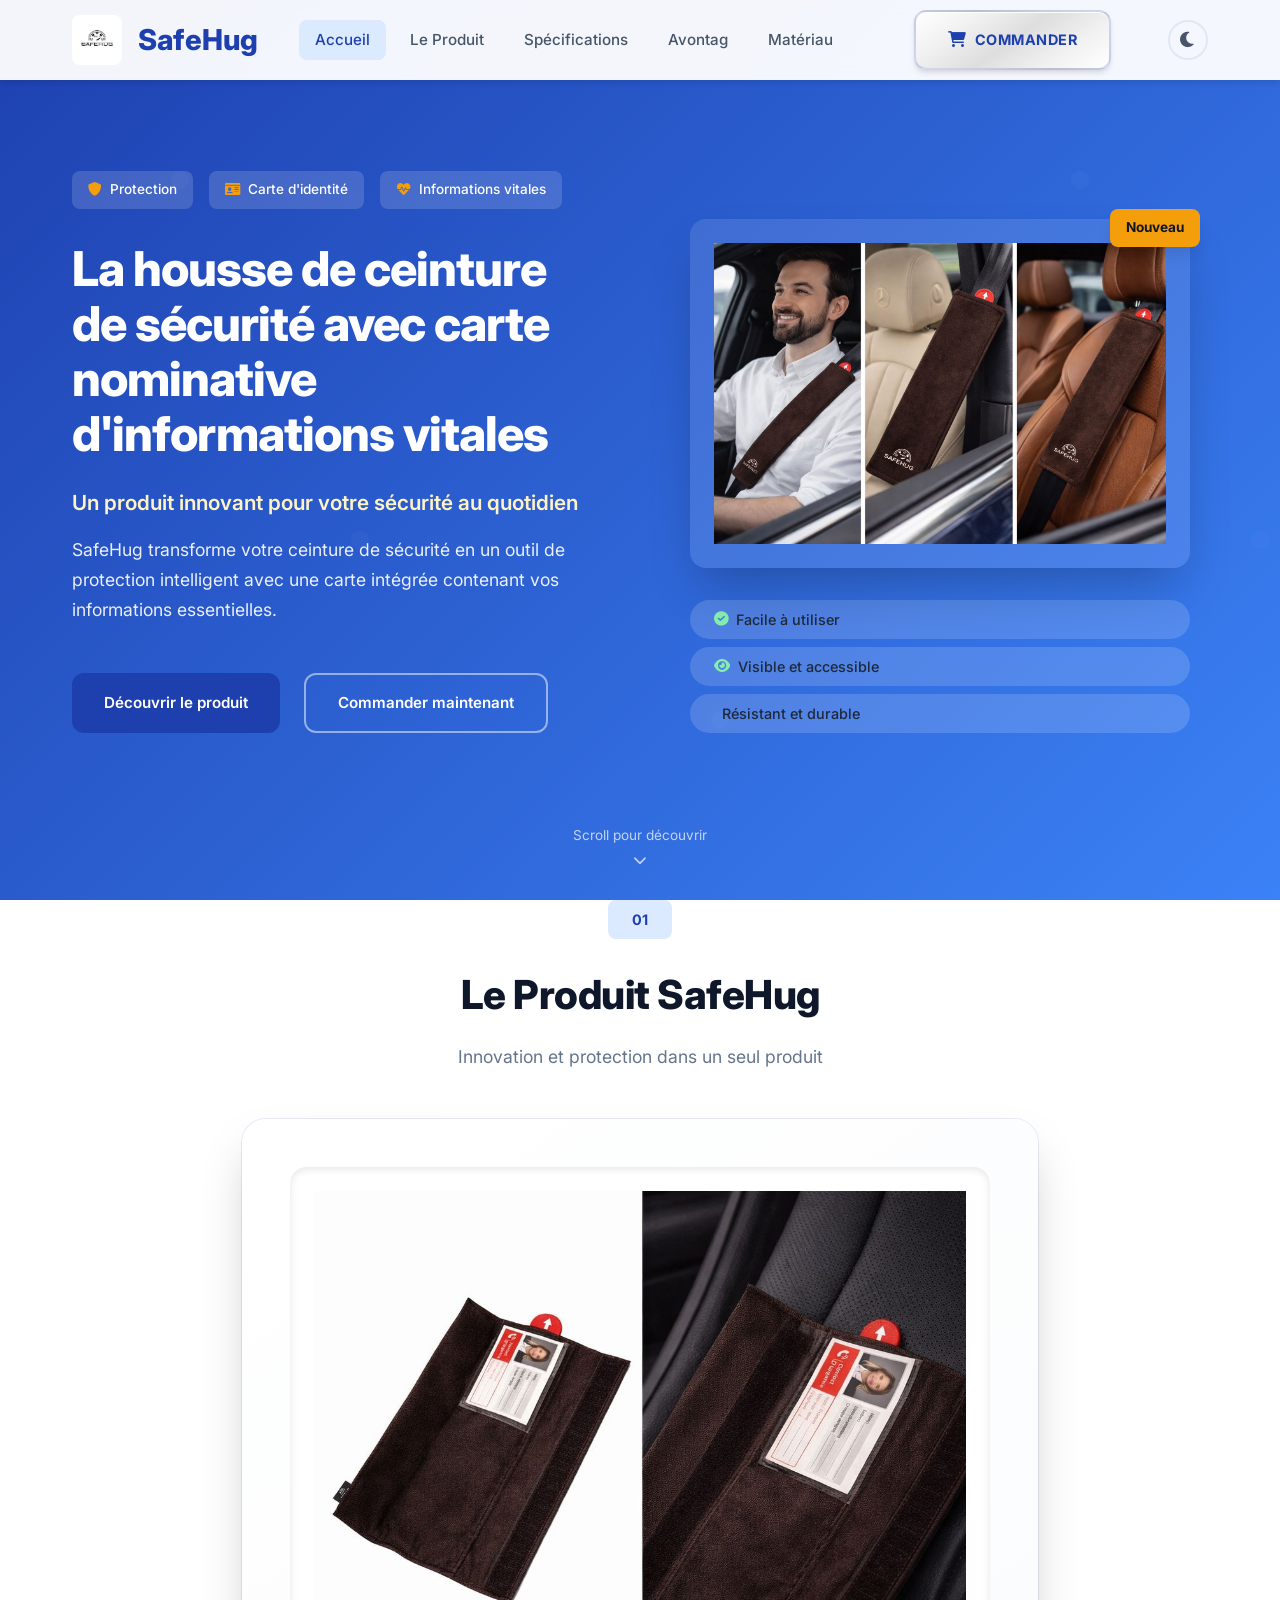
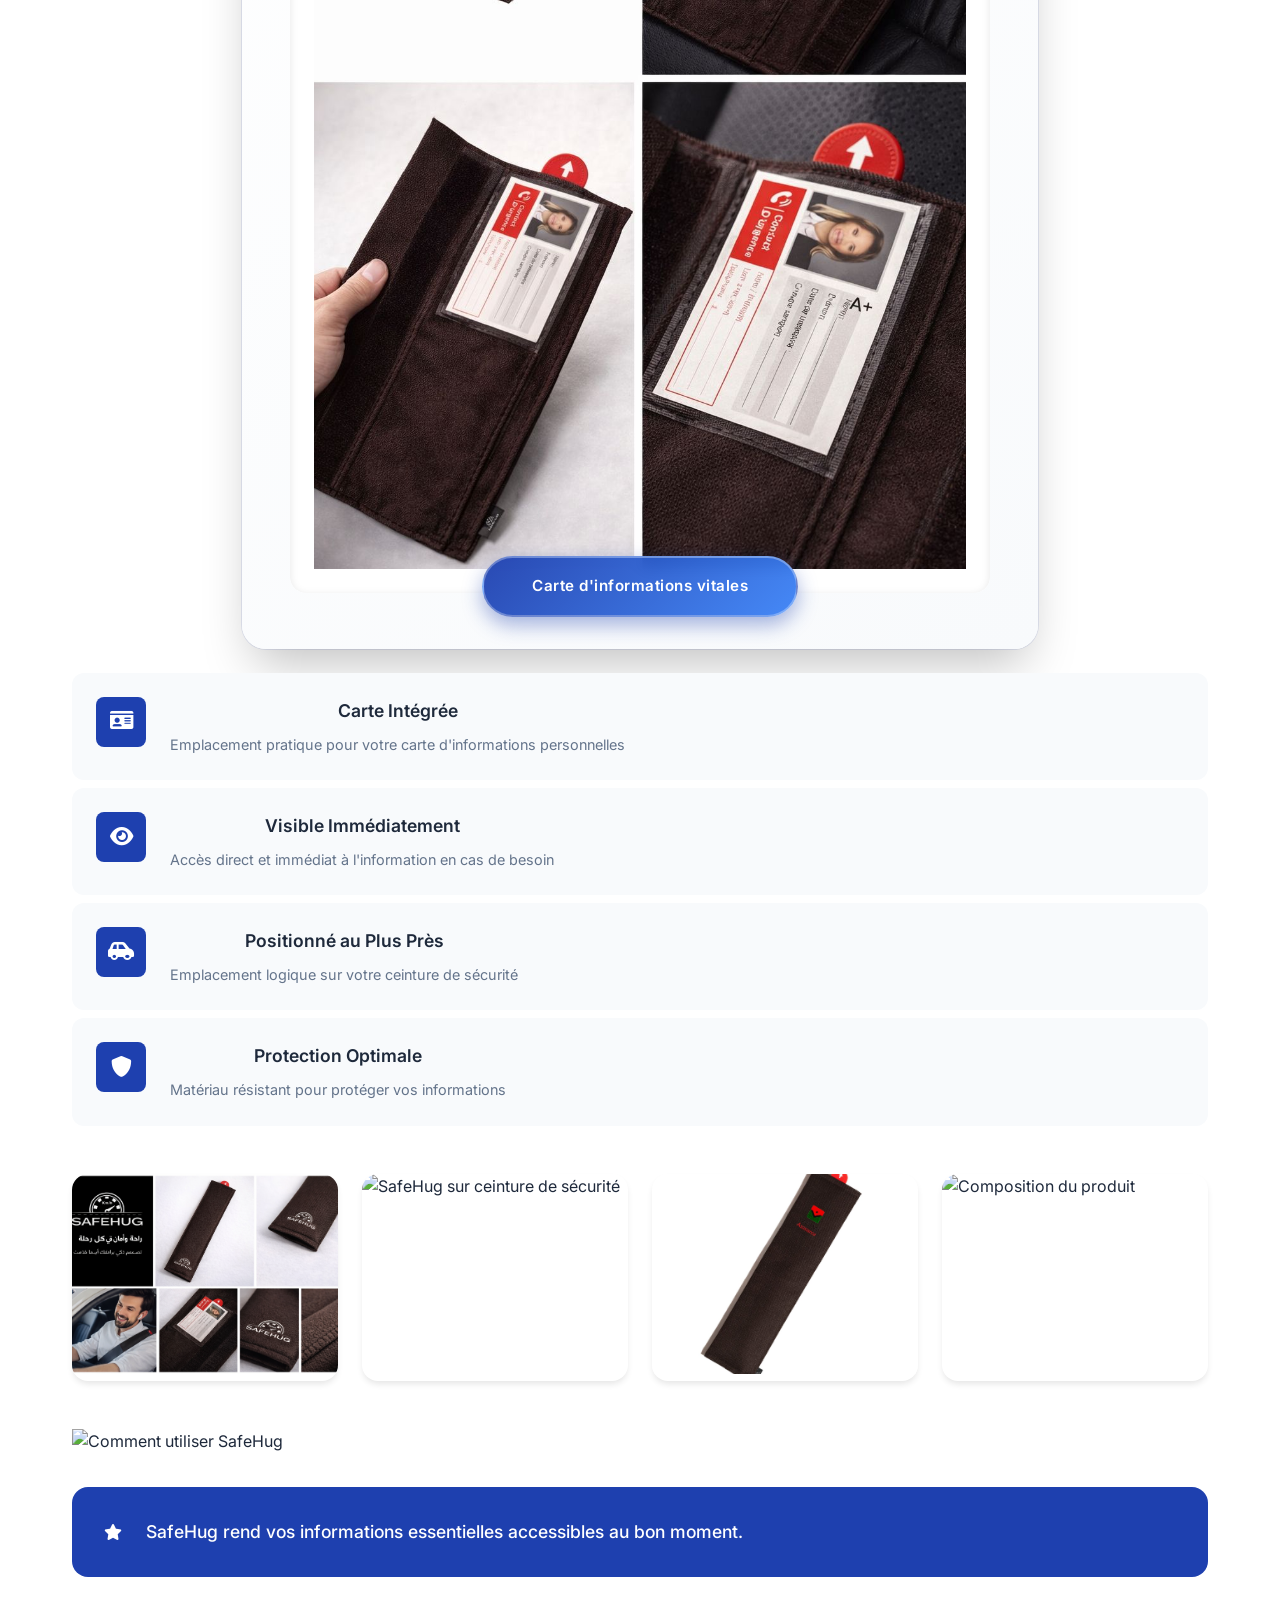
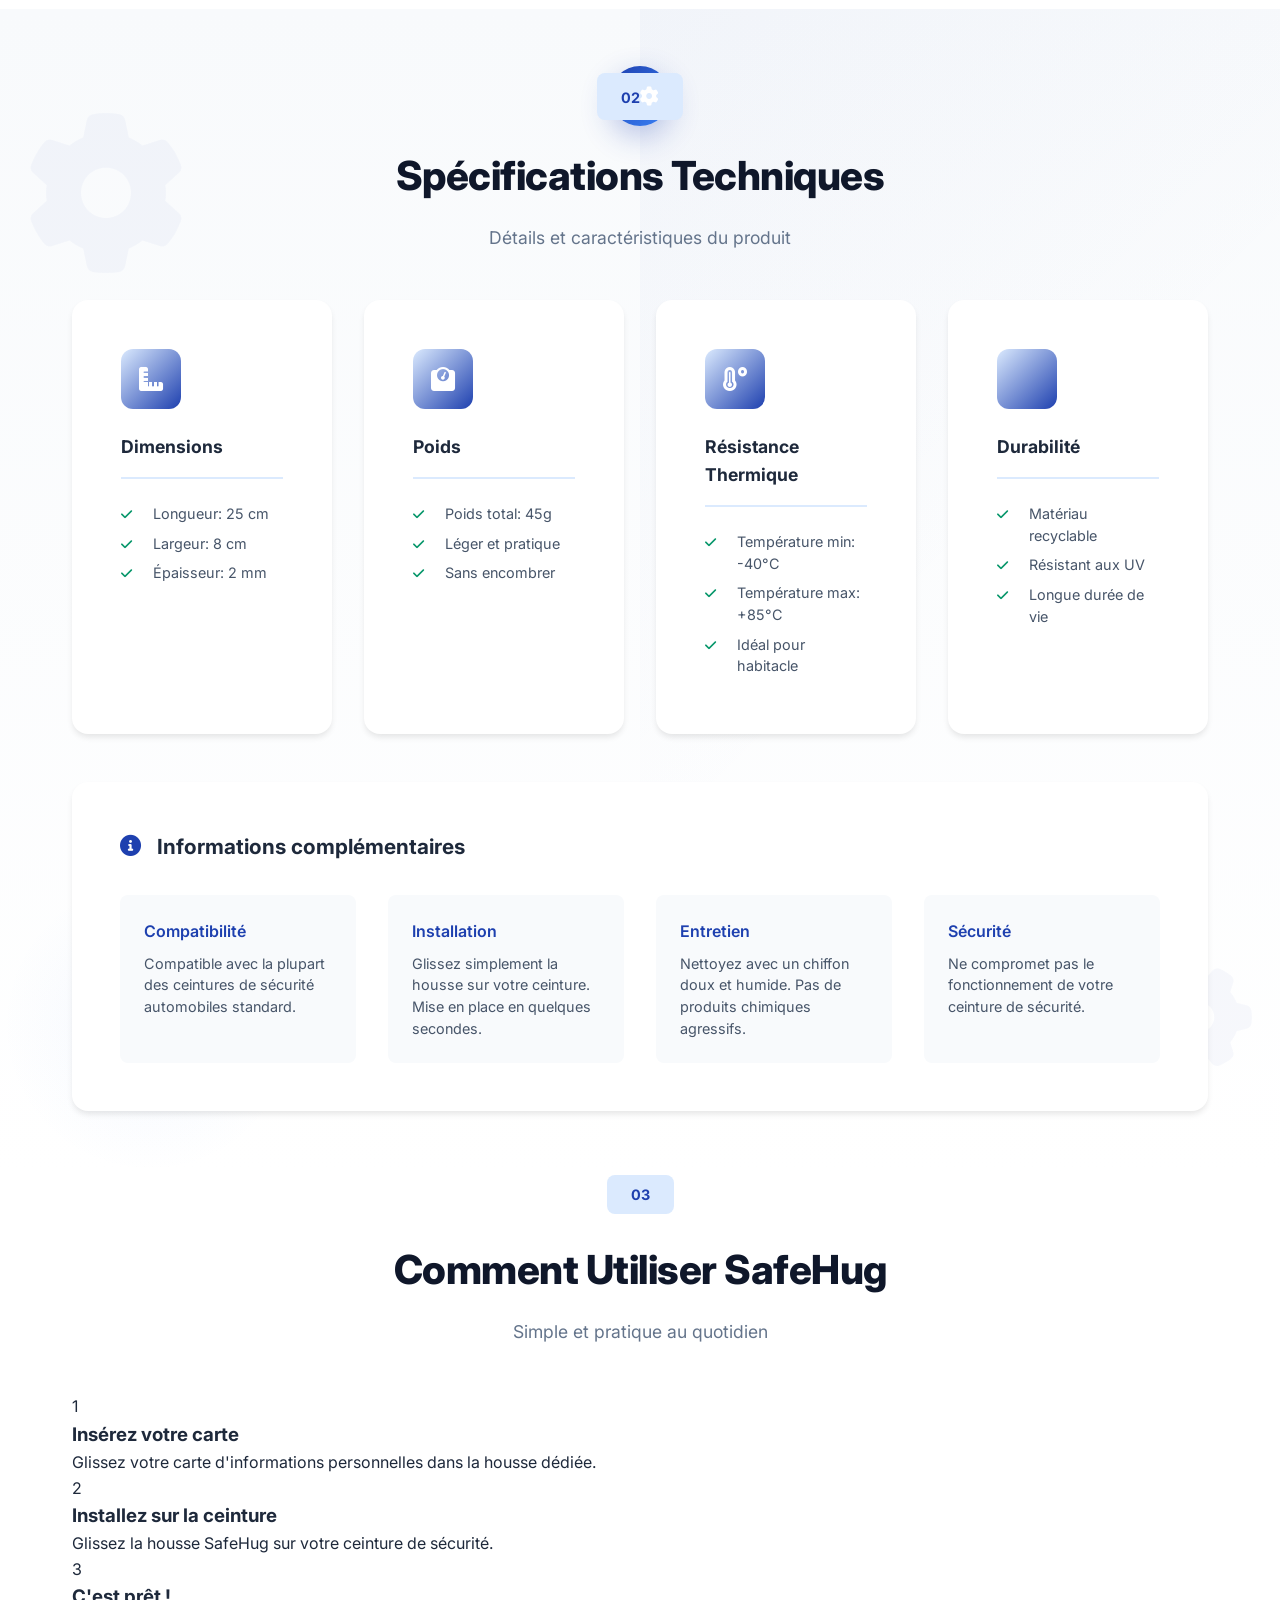
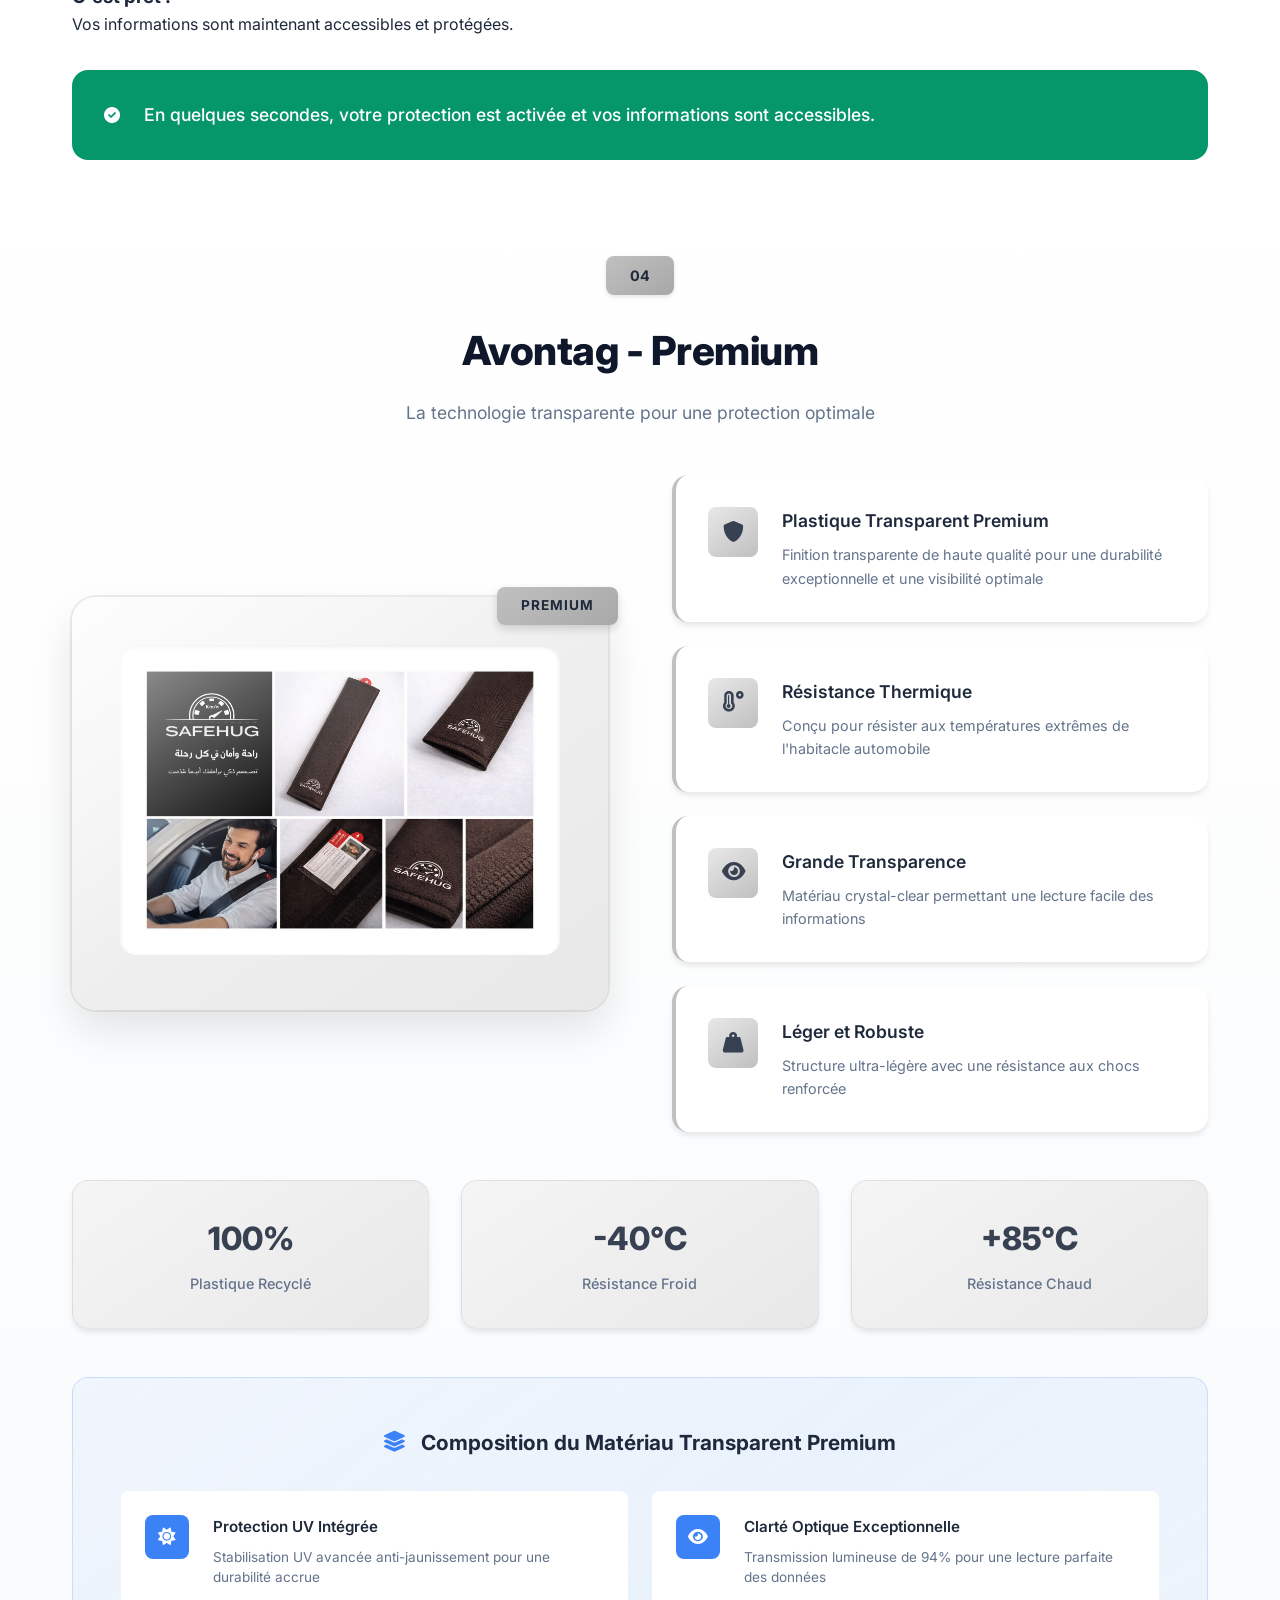
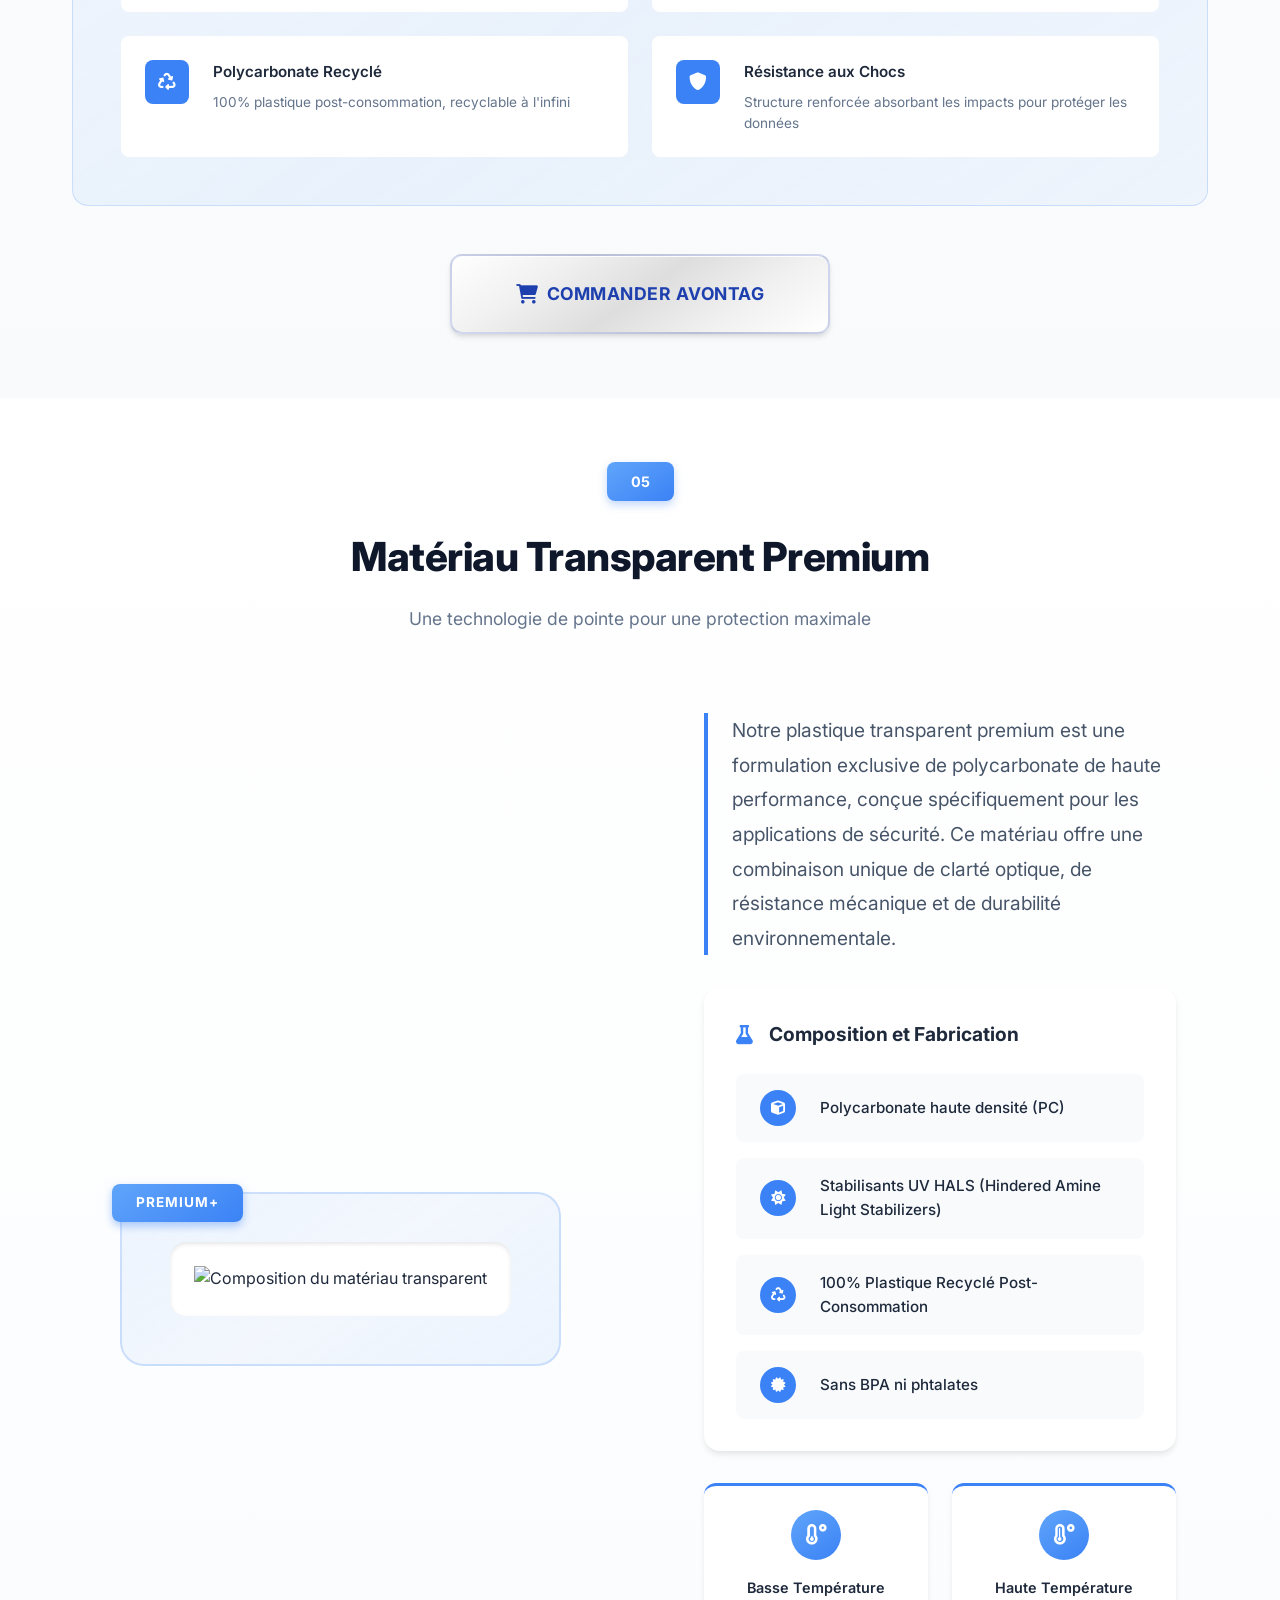
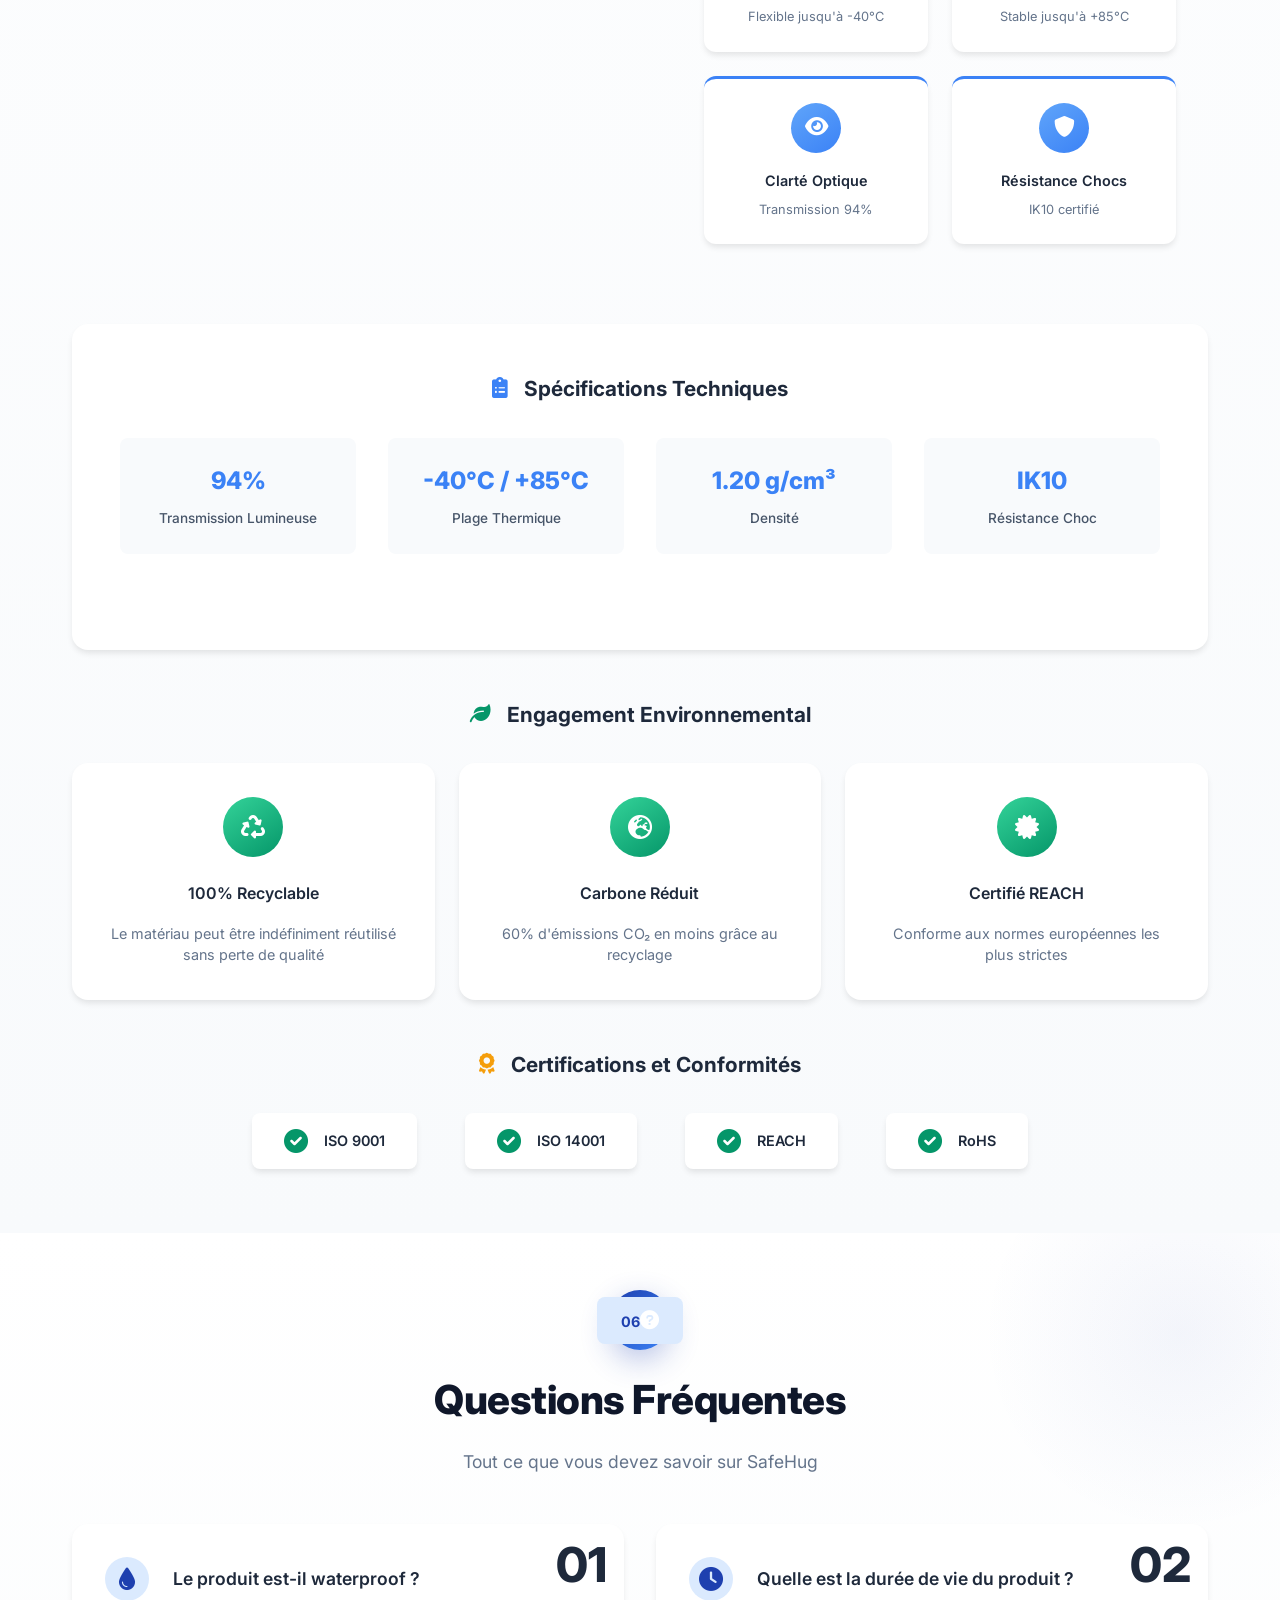
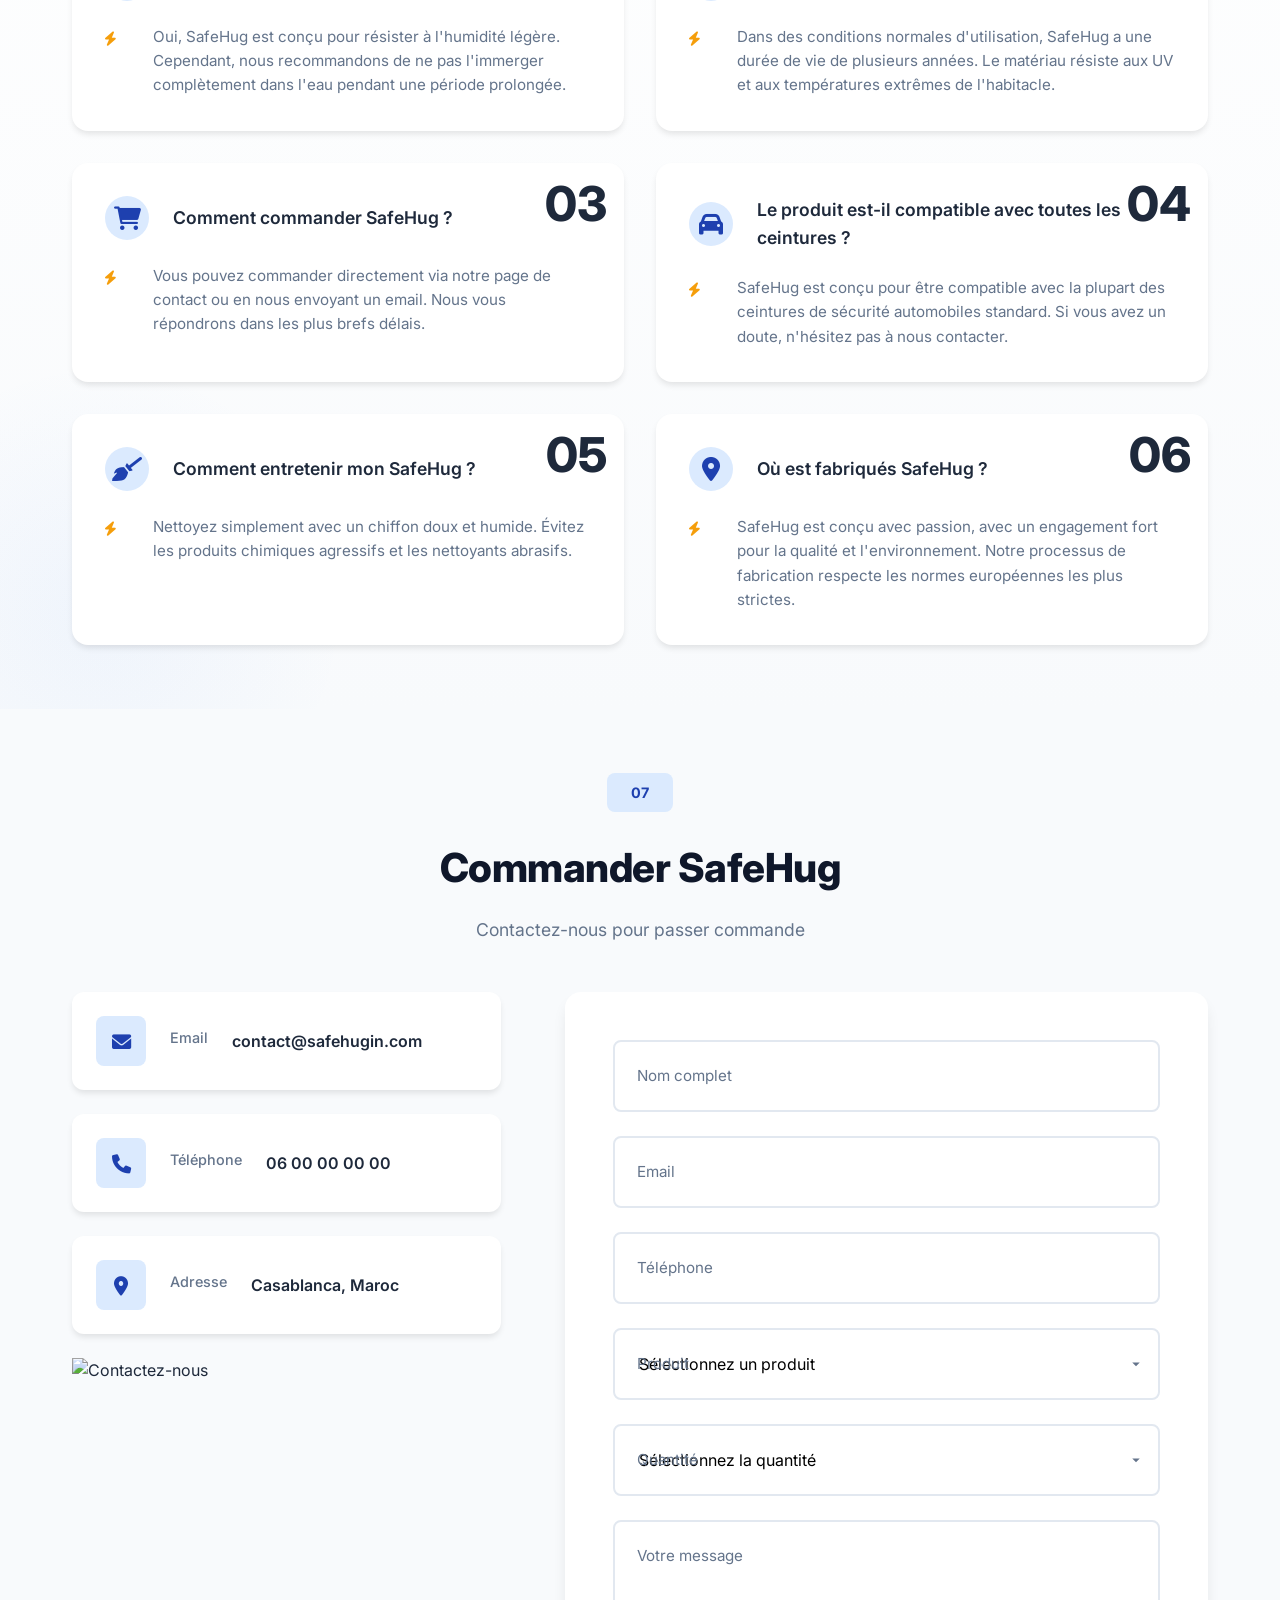
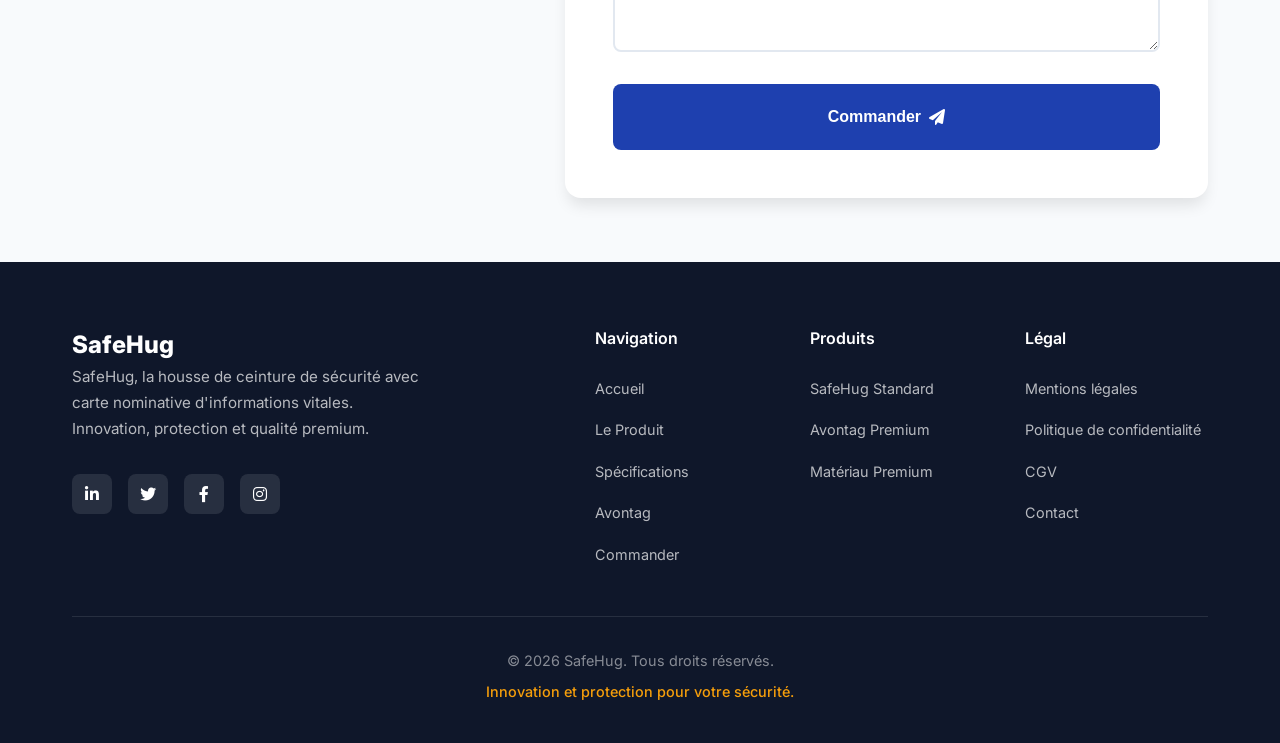
==== commit 7515c8af: "Add files via upload" ====
--- a/index.html
+++ b/index.html
@@ -3,8 +3,8 @@
 <head>
     <meta charset="UTF-8">
     <meta name="viewport" content="width=device-width, initial-scale=1.0">
-    <title>SafeHug - La housse de ceinture de sécurité avec carte nominative données de santé</title>
-    <meta name="description" content="SafeHug transforme un objet du quotidien en outil de protection humaine et financière. Une housse de ceinture de sécurité avec carte nominative données de santé, levier de prévention à fort impact assurantiel.">
+    <title>SafeHug - La housse de ceinture avec carte d'informations vitales</title>
+    <meta name="description" content="SafeHug, la housse de ceinture de sécurité avec carte nominative d'informations vitales. Protection, innovation et qualité premium.">
     
     <!-- Favicon -->
     <link rel="icon" type="image/svg+xml" href="data:image/svg+xml,<svg xmlns='http://www.w3.org/2000/svg' viewBox='0 0 100 100'><text y='.9em' font-size='90'>🛡️</text></svg>">
@@ -25,7 +25,7 @@
     <a href="#main-content" class="skip-link">Aller au contenu principal</a>
 
     <!-- Navigation -->
-    <!-- Mobile Overlay -->
+    <!-- Navigation -->
     <div class="mobile-overlay" id="mobile-overlay"></div>
     
     <nav class="navbar" id="navbar" role="navigation" aria-label="Navigation principale">
@@ -39,16 +39,10 @@
                     <a href="#hero" class="nav-link active">Accueil</a>
                 </li>
                 <li class="nav-item">
-                    <a href="#problem" class="nav-link">Constat</a>
+                    <a href="#product" class="nav-link">Le Produit</a>
                 </li>
                 <li class="nav-item">
-                    <a href="#solution" class="nav-link">Solution</a>
-                </li>
-                <li class="nav-item">
-                    <a href="#benefits" class="nav-link">Avantages</a>
-                </li>
-                <li class="nav-item">
-                    <a href="#use-cases" class="nav-link">Cas d'usage</a>
+                    <a href="#specs" class="nav-link">Spécifications</a>
                 </li>
                 <li class="nav-item">
                     <a href="#avontag" class="nav-link">Avontag</a>
@@ -56,23 +50,24 @@
                 <li class="nav-item">
                     <a href="#material" class="nav-link">Matériau</a>
                 </li>
-                <li class="nav-item">
-                    <a href="#contact" class="nav-link">Contact</a>
-                </li>
                 <!-- Mobile-only CTA -->
                 <li class="nav-item mobile-cta-only">
-                    <a href="#avontag" class="btn-aluminum">
-                        <i class="fas fa-star"></i>
-                        Commander Avontag
+                    <a href="#contact" class="btn-aluminum">
+                        <i class="fas fa-shopping-cart"></i>
+                        Commander
                     </a>
                 </li>
             </ul>
             <div class="nav-aluminum desktop-only">
-                <a href="#avontag" class="btn-aluminum">
-                    <i class="fas fa-star"></i>
-                    Avontag
+                <a href="#contact" class="btn-aluminum">
+                    <i class="fas fa-shopping-cart"></i>
+                    Commander
                 </a>
             </div>
+            <button class="theme-toggle" id="theme-toggle" aria-label="Basculer le thème sombre">
+                <i class="fas fa-moon"></i>
+                <i class="fas fa-sun"></i>
+            </button>
             <div class="hamburger" id="hamburger">
                 <span class="bar"></span>
                 <span class="bar"></span>
@@ -86,33 +81,33 @@
         <div class="hero-container">
             <div class="hero-content">
                 <div class="hero-tagline">
-                    <span class="tag-item"><i class="fas fa-shield-alt"></i> Sécurité</span>
-                    <span class="tag-item"><i class="fas fa-heartbeat"></i> Information vitale</span>
-                    <span class="tag-item"><i class="fas fa-percent"></i> Réduction du risque</span>
-                </div>
-                <h1 class="hero-title">La housse de ceinture de sécurité avec carte nominative données de santé</h1>
-                <p class="hero-subtitle">Un levier de prévention à fort impact assurantiel</p>
-                <p class="hero-description">SafeHug transforme un objet du quotidien en outil de protection humaine et financière.</p>
+                    <span class="tag-item"><i class="fas fa-shield-alt"></i> Protection</span>
+                    <span class="tag-item"><i class="fas fa-id-card"></i> Carte d'identité</span>
+                    <span class="tag-item"><i class="fas fa-heartbeat"></i> Informations vitales</span>
+                </div>
+                <h1 class="hero-title">La housse de ceinture de sécurité avec carte nominative d'informations vitales</h1>
+                <p class="hero-subtitle">Un produit innovant pour votre sécurité au quotidien</p>
+                <p class="hero-description">SafeHug transforme votre ceinture de sécurité en un outil de protection intelligent avec une carte intégrée contenant vos informations essentielles.</p>
                 <div class="hero-actions">
-                    <a href="#solution" class="btn-primary">Découvrir la solution</a>
-                    <a href="#contact" class="btn-secondary">Nous contacter</a>
+                    <a href="#product" class="btn-primary">Découvrir le produit</a>
+                    <a href="#contact" class="btn-secondary">Commander maintenant</a>
                 </div>
             </div>
             <div class="hero-image">
                 <div class="product-showcase">
                     <div class="product-card">
                         <img src="HERO.jpg" alt="SafeHug Produit" class="product-image">
-                        <div class="product-badge">Innovation</div>
+                        <div class="product-badge">Nouveau</div>
                     </div>
                     <div class="product-features">
                         <div class="feature-pill">
-                            <i class="fas fa-check-circle"></i> Visible immédiatement
+                            <i class="fas fa-check-circle"></i> Facile à utiliser
                         </div>
                         <div class="feature-pill">
-                            <i class="fas fa-wifi"></i> Sans réseau requis
+                            <i class="fas fa-eye"></i> Visible et accessible
                         </div>
                         <div class="feature-pill">
-                            <i class="fas fa-user-md"></i> Informations vitales
+                            <i class="fas fa-durability"></i> Résistant et durable
                         </div>
                     </div>
                 </div>
@@ -126,285 +121,238 @@
 
     <!-- Main Content -->
     <main id="main-content" role="main">
-    <section class="problem-section" id="problem">
+
+    <!-- Product Section -->
+    <section class="product-section" id="product">
         <div class="container">
             <div class="section-header">
                 <span class="section-number">01</span>
-                <h2 class="section-title">Le Constat Assurantiel</h2>
-                <p class="section-subtitle">Les défis majeurs auxquels font face les assureurs</p>
-            </div>
-            
-            <div class="problems-grid">
-                <div class="problem-card">
-                    <div class="problem-icon">
-                        <i class="fas fa-exclamation-triangle"></i>
-                    </div>
-                    <h3>Sinistres corporels graves</h3>
-                    <p>Sinistres à forte charge financière avec conséquences lourdes sur le portefeuille</p>
-                </div>
-                <div class="problem-card">
-                    <div class="problem-icon">
-                        <i class="fas fa-clipboard-list"></i>
-                    </div>
-                    <h3>Gestion des décès</h3>
-                    <p>Gestion des décès et invalidités lourdes avec impacts financiers durables</p>
-                </div>
-                <div class="problem-card">
-                    <div class="problem-icon">
-                        <i class="fas fa-money-bill-wave"></i>
-                    </div>
-                    <h3>Rentes et coûts long terme</h3>
-                    <p>Engagements financiers sur le long terme pour rentes et soins médicaux</p>
-                </div>
-                <div class="problem-card">
-                    <div class="problem-icon">
-                        <i class="fas fa-gavel"></i>
-                    </div>
-                    <h3>Contentieux post-accident</h3>
-                    <p>Litiges et procédures juridiques complexes suite aux accidents</p>
-                </div>
-            </div>
-            
-            <div class="highlight-box">
-                <div class="highlight-icon">
-                    <i class="fas fa-lightbulb"></i>
-                </div>
-                <p>Une partie significative de ces coûts est liée à la prise en charge initiale, non optimisée faute d'informations.</p>
-            </div>
-            
-            <div class="critical-message">
-                <div class="critical-text">
-                    <i class="fas fa-clock"></i>
-                    <h3>Le sinistre commence au moment de l'accident, pas à l'hôpital.</h3>
-                </div>
-            </div>
-            
-            <div class="problem-image">
-                <img src="images/insurance-costs.svg" alt="Coûts d'assurance automobile">
+                <h2 class="section-title">Le Produit SafeHug</h2>
+                <p class="section-subtitle">Innovation et protection dans un seul produit</p>
+            </div>
+            
+            <div class="product-showcase">
+                <div class="product-display">
+                    <div class="product-display-card">
+                        <img src="10.jpg" alt="SafeHug Produit Principal">
+                        <div class="product-overlay">
+                            <span>Carte d'informations vitales</span>
+                        </div>
+                    </div>
+                </div>
+                
+                <div class="product-features">
+                    <div class="feature-item">
+                        <div class="feature-icon">
+                            <i class="fas fa-id-card"></i>
+                        </div>
+                        <div class="feature-content">
+                            <h4>Carte Intégrée</h4>
+                            <p>Emplacement pratique pour votre carte d'informations personnelles</p>
+                        </div>
+                    </div>
+                    <div class="feature-item">
+                        <div class="feature-icon">
+                            <i class="fas fa-eye"></i>
+                        </div>
+                        <div class="feature-content">
+                            <h4>Visible Immédiatement</h4>
+                            <p>Accès direct et immédiat à l'information en cas de besoin</p>
+                        </div>
+                    </div>
+                    <div class="feature-item">
+                        <div class="feature-icon">
+                            <i class="fas fa-car-side"></i>
+                        </div>
+                        <div class="feature-content">
+                            <h4>Positionné au Plus Près</h4>
+                            <p>Emplacement logique sur votre ceinture de sécurité</p>
+                        </div>
+                    </div>
+                    <div class="feature-item">
+                        <div class="feature-icon">
+                            <i class="fas fa-shield-alt"></i>
+                        </div>
+                        <div class="feature-content">
+                            <h4>Protection Optimale</h4>
+                            <p>Matériau résistant pour protéger vos informations</p>
+                        </div>
+                    </div>
+                </div>
+            </div>
+            
+            <!-- Additional Product Images Gallery -->
+            <div class="product-gallery">
+                <div class="gallery-item">
+                    <img src="7.jpg" alt="Avontag Premium - Vue détaillée">
+                    <div class="gallery-caption">
+                        <i class="fas fa-search-plus"></i>
+                        <span>Avontag Premium</span>
+                    </div>
+                </div>
+                <div class="gallery-item">
+                    <img src="images/seatbelt-hug.svg" alt="SafeHug sur ceinture de sécurité">
+                    <div class="gallery-caption">
+                        <i class="fas fa-car"></i>
+                        <span>Installation Facile</span>
+                    </div>
+                </div>
+                <div class="gallery-item">
+                    <img src="1.jpg" alt="SafeHug en situation">
+                    <div class="gallery-caption">
+                        <i class="fas fa-camera"></i>
+                        <span>En Situation</span>
+                    </div>
+                </div>
+                <div class="gallery-item">
+                    <img src="images/safehug-product.svg" alt="Composition du produit">
+                    <div class="gallery-caption">
+                        <i class="fas fa-cogs"></i>
+                        <span>Composition</span>
+                    </div>
+                </div>
+            </div>
+            
+            <div class="product-steps">
+                <img src="images/how-it-works.svg" alt="Comment utiliser SafeHug">
+            </div>
+            
+            <div class="highlight-box primary">
+                <i class="fas fa-star"></i>
+                <p>SafeHug rend vos informations essentielles accessibles au bon moment.</p>
             </div>
         </div>
     </section>
 
-    <!-- Critical Factor Section -->
-    <section class="critical-section" id="critical">
+    <!-- Specifications Section -->
+    <section class="specs-section" id="specs">
+        <!-- Decorative Elements -->
+        <div class="spec-decoration top-left">
+            <i class="fas fa-cog"></i>
+        </div>
+        <div class="spec-decoration bottom-right">
+            <i class="fas fa-cogs"></i>
+        </div>
+        
         <div class="container">
             <div class="section-header">
                 <span class="section-number">02</span>
-                <h2 class="section-title">Le Facteur Déterminant : Temps & Information</h2>
-                <p class="section-subtitle">Chaque minute compte lors d'un accident</p>
-            </div>
-            
-            <div class="critical-content">
-                <div class="critical-visual">
-                    <img src="3.jpg" alt="Première heure critique">
-                </div>
-                <div class="critical-info">
-                    <div class="info-card">
-                        <h3><i class="fas fa-user-injured"></i> Lors d'un accident grave</h3>
-                        <ul class="info-list">
-                            <li>La victime est souvent inconsciente</li>
-                            <li>Désorientée, incapable de communiquer</li>
-                            <li>Ses données médicales sont inconnues</li>
-                        </ul>
-                    </div>
-                    
-                    <div class="highlight-box warning">
-                        <div class="highlight-icon">
-                            <i class="fas fa-hourglass-half"></i>
-                        </div>
-                        <p>La première heure « golden hour » conditionne la survie et les séquelles.</p>
-                    </div>
-                    
-                    <div class="info-card quote">
-                        <p><i class="fas fa-quote-left"></i> Une information fiable, claire et immédiatement accessible peut faire gagner des minutes précieuses et éviter des erreurs médicales. <i class="fas fa-quote-right"></i></p>
-                        <span class="quote-author">— Les urgentistes et pompiers</span>
-                    </div>
-                </div>
-            </div>
-            
-            <div class="critical-warning">
-                <i class="fas fa-exclamation-circle"></i>
-                <p>Sans information fiable, les secours prennent des décisions sous contrainte maximale.</p>
+                <h2 class="section-title">Spécifications Techniques</h2>
+                <p class="section-subtitle">Détails et caractéristiques du produit</p>
+            </div>
+            
+            <div class="specs-grid">
+                <div class="spec-card">
+                    <div class="spec-icon">
+                        <i class="fas fa-ruler-combined"></i>
+                    </div>
+                    <h3>Dimensions</h3>
+                    <ul class="spec-list">
+                        <li>Longueur: 25 cm</li>
+                        <li>Largeur: 8 cm</li>
+                        <li>Épaisseur: 2 mm</li>
+                    </ul>
+                </div>
+                
+                <div class="spec-card">
+                    <div class="spec-icon">
+                        <i class="fas fa-weight"></i>
+                    </div>
+                    <h3>Poids</h3>
+                    <ul class="spec-list">
+                        <li>Poids total: 45g</li>
+                        <li>Léger et pratique</li>
+                        <li>Sans encombrer</li>
+                    </ul>
+                </div>
+                
+                <div class="spec-card">
+                    <div class="spec-icon">
+                        <i class="fas fa-temperature-high"></i>
+                    </div>
+                    <h3>Résistance Thermique</h3>
+                    <ul class="spec-list">
+                        <li>Température min: -40°C</li>
+                        <li>Température max: +85°C</li>
+                        <li>Idéal pour habitacle</li>
+                    </ul>
+                </div>
+                
+                <div class="spec-card">
+                    <div class="spec-icon">
+                        <i class="fas fa-durability"></i>
+                    </div>
+                    <h3>Durabilité</h3>
+                    <ul class="spec-list">
+                        <li>Matériau recyclable</li>
+                        <li>Résistant aux UV</li>
+                        <li>Longue durée de vie</li>
+                    </ul>
+                </div>
+            </div>
+            
+            <div class="specs-details">
+                <h3><i class="fas fa-info-circle"></i> Informations complémentaires</h3>
+                <div class="details-grid">
+                    <div class="detail-item">
+                        <h4>Compatibilité</h4>
+                        <p>Compatible avec la plupart des ceintures de sécurité automobiles standard.</p>
+                    </div>
+                    <div class="detail-item">
+                        <h4>Installation</h4>
+                        <p>Glissez simplement la housse sur votre ceinture. Mise en place en quelques secondes.</p>
+                    </div>
+                    <div class="detail-item">
+                        <h4>Entretien</h4>
+                        <p>Nettoyez avec un chiffon doux et humide. Pas de produits chimiques agressifs.</p>
+                    </div>
+                    <div class="detail-item">
+                        <h4>Sécurité</h4>
+                        <p>Ne compromet pas le fonctionnement de votre ceinture de sécurité.</p>
+                    </div>
+                </div>
             </div>
         </div>
     </section>
 
-    <!-- Emergency Needs Section -->
-    <section class="needs-section" id="needs">
+    <!-- How It Works Section -->
+    <section class="how-it-works-section" id="how-it-works">
         <div class="container">
             <div class="section-header">
                 <span class="section-number">03</span>
-                <h2 class="section-title">Ce dont les secours ont besoin</h2>
-                <p class="section-subtitle">Informations essentielles pour une prise en charge optimale</p>
-            </div>
-            
-            <div class="needs-grid">
-                <div class="needs-column">
-                    <h3 class="needs-title"><i class="fas fa-notes-medical"></i> Informations médicales</h3>
-                    <ul class="needs-list">
-                        <li>
-                            <strong>Identité</strong>
-                            <span>Pour le suivi médical et légal</span>
-                        </li>
-                        <li>
-                            <strong>Âge</strong>
-                            <span>Données démographiques essentielles</span>
-                        </li>
-                        <li>
-                            <strong>Pathologies lourdes</strong>
-                            <span>Diabète, épilepsie, troubles cardiaques</span>
-                        </li>
-                        <li>
-                            <strong>Traitements critiques</strong>
-                            <span>Anticoagulants, insuline</span>
-                        </li>
-                        <li>
-                            <strong>Allergies graves</strong>
-                            <span>Anesthésiques, pénicilline</span>
-                        </li>
-                        <li>
-                            <strong>Implants médicaux</strong>
-                            <span>Pacemaker, pompe à insuline</span>
-                        </li>
-                    </ul>
-                </div>
-                
-                <div class="needs-column">
-                    <h3 class="needs-title"><i class="fas fa-phone-alt"></i> Informations de contact</h3>
-                    <ul class="needs-list">
-                        <li>
-                            <strong>Contact d'urgence</strong>
-                            <span>Famille à prévenir</span>
-                        </li>
-                        <li>
-                            <strong>Numéro d'assistance</strong>
-                            <span>Ligne dédiée 24/7</span>
-                        </li>
-                        <li>
-                            <strong>Assureur</strong>
-                            <span>Coordonnées et numéro de police</span>
-                        </li>
-                    </ul>
-                </div>
-            </div>
-            
-            <div class="case-studies">
-                <h3 class="case-title">Cas concrets où l'information change tout</h3>
-                <div class="cases-grid">
-                    <div class="case-card">
-                        <div class="case-icon danger">
-                            <i class="fas fa-user-injured"></i>
-                        </div>
-                        <div class="case-content">
-                            <h4>Victime inconsciente sous anticoagulants</h4>
-                            <p>Risque hémorragique majeur → Priorité absolue</p>
-                        </div>
-                    </div>
-                    <div class="case-card">
-                        <div class="case-icon warning">
-                            <i class="fas fa-heart"></i>
-                        </div>
-                        <div class="case-content">
-                            <h4>Accidenté avec pacemaker</h4>
-                            <p>Gestes électriques adaptés, IRM évité</p>
-                        </div>
-                    </div>
-                    <div class="case-card">
-                        <div class="case-icon info">
-                            <i class="fas fa-brain"></i>
-                        </div>
-                        <div class="case-content">
-                            <h4>Personne épileptique au sol</h4>
-                            <p>Distinction crise / traumatisme</p>
-                        </div>
-                    </div>
-                    <div class="case-card">
-                        <div class="case-icon danger">
-                            <i class="fas fa-allergies"></i>
-                        </div>
-                        <div class="case-content">
-                            <h4>Allergie grave non connue</h4>
-                            <p>Un médicament peut devenir mortel</p>
-                        </div>
+                <h2 class="section-title">Comment Utiliser SafeHug</h2>
+                <p class="section-subtitle">Simple et pratique au quotidien</p>
+            </div>
+            
+            <div class="steps-grid">
+                <div class="step-card">
+                    <div class="step-number">1</div>
+                    <div class="step-content">
+                        <h3>Insérez votre carte</h3>
+                        <p>Glissez votre carte d'informations personnelles dans la housse dédiée.</p>
+                    </div>
+                </div>
+                
+                <div class="step-card">
+                    <div class="step-number">2</div>
+                    <div class="step-content">
+                        <h3>Installez sur la ceinture</h3>
+                        <p>Glissez la housse SafeHug sur votre ceinture de sécurité.</p>
+                    </div>
+                </div>
+                
+                <div class="step-card">
+                    <div class="step-number">3</div>
+                    <div class="step-content">
+                        <h3>C'est prêt !</h3>
+                        <p>Vos informations sont maintenant accessibles et protégées.</p>
                     </div>
                 </div>
             </div>
             
             <div class="highlight-box success">
-                <div class="highlight-icon">
-                    <i class="fas fa-info-circle"></i>
-                </div>
-                <p>Ce sont ces données qui orientent les gestes médicaux dès la première heure.</p>
-            </div>
-        </div>
-    </section>
-
-    <!-- Solution Section -->
-    <section class="solution-section" id="solution">
-        <div class="container">
-            <div class="section-header">
-                <span class="section-number">04</span>
-                <h2 class="section-title">SafeHug : La Solution Concrète</h2>
-                <p class="section-subtitle">Une housse de ceinture de sécurité intégrant une carte nominative d'informations vitales</p>
-            </div>
-            
-            <div class="solution-showcase">
-                <div class="product-display">
-                    <div class="product-display-card">
-                        <img src="10.jpg" alt="SafeHug Produit">
-                        <div class="product-overlay">
-                            <span>Carte d'informations vitales</span>
-                        </div>
-                    </div>
-                </div>
-                
-                <div class="solution-features">
-                    <div class="feature-item">
-                        <div class="feature-icon">
-                            <i class="fas fa-eye"></i>
-                        </div>
-                        <div class="feature-content">
-                            <h4>Visible immédiatement</h4>
-                            <p>Accès direct et immédiat à l'information vitale</p>
-                        </div>
-                    </div>
-                    <div class="feature-item">
-                        <div class="feature-icon">
-                            <i class="fas fa-mobile-alt"></i>
-                        </div>
-                        <div class="feature-content">
-                            <h4>Accessible sans téléphone</h4>
-                            <p>Technologie autonome, fonctionne sans réseau</p>
-                        </div>
-                    </div>
-                    <div class="feature-item">
-                        <div class="feature-icon">
-                            <i class="fas fa-car-side"></i>
-                        </div>
-                        <div class="feature-content">
-                            <h4>Positionnée au plus près</h4>
-                            <p>Emplacement logique et visible en situation d'urgence</p>
-                        </div>
-                    </div>
-                    <div class="feature-item">
-                        <div class="feature-icon">
-                            <i class="fas fa-hard-hat"></i>
-                        </div>
-                        <div class="feature-content">
-                            <h4>Pensée pour l'urgence</h4>
-                            <p>Conçu par des experts de l'urgence</p>
-                        </div>
-                    </div>
-                </div>
-            </div>
-            
-            <div class="solution-steps">
-                <img src="images/how-it-works.svg" alt="Comment ça marche">
-            </div>
-            
-            <div class="highlight-box primary">
-                <i class="fas fa-star"></i>
-                <p>SafeHug rend l'information vitale là où les secours regardent naturellement.</p>
+                <i class="fas fa-check-circle"></i>
+                <p>En quelques secondes, votre protection est activée et vos informations sont accessibles.</p>
             </div>
         </div>
     </section>
@@ -413,7 +361,7 @@
     <section class="avontag-section" id="avontag">
         <div class="container">
             <div class="avontag-header">
-                <span class="section-number">04.5</span>
+                <span class="section-number">04</span>
                 <h2 class="section-title">Avontag - Premium</h2>
                 <p class="section-subtitle">La technologie transparente pour une protection optimale</p>
             </div>
@@ -451,7 +399,7 @@
                         </div>
                         <div class="avontag-feature-content">
                             <h4>Grande Transparence</h4>
-                            <p>Matériau crystal-clear permettant une lecture facile des informations vitales</p>
+                            <p>Matériau crystal-clear permettant une lecture facile des informations</p>
                         </div>
                     </div>
                     <div class="avontag-feature">
@@ -537,7 +485,7 @@
     <section class="material-section" id="material">
         <div class="container">
             <div class="material-header">
-                <span class="section-number">04.6</span>
+                <span class="section-number">05</span>
                 <h2 class="section-title">Matériau Transparent Premium</h2>
                 <p class="section-subtitle">Une technologie de pointe pour une protection maximale</p>
             </div>
@@ -552,7 +500,7 @@
                 
                 <div class="material-info">
                     <p class="material-intro">
-                        Notre plastique transparent premium est une formulation exclusive de polycarbonate de haute performance, conçue spécifiquement pour les applications de sécurité automobile. Ce matériau offre une combinaison unique de clarté optique, de résistance mécanique et de durabilité environnementale.
+                        Notre plastique transparent premium est une formulation exclusive de polycarbonate de haute performance, conçue spécifiquement pour les applications de sécurité. Ce matériau offre une combinaison unique de clarté optique, de résistance mécanique et de durabilité environnementale.
                     </p>
                     
                     <div class="material-composition">
@@ -694,304 +642,80 @@
         </div>
     </section>
 
-    <!-- Benefits Section -->
-    <section class="benefits-section" id="benefits">
-        <div class="container">
-            <div class="section-header">
-                <span class="section-number">05</span>
-                <h2 class="section-title">Les Bénéfices</h2>
-                <p class="section-subtitle">Avantages pour l'assuré et l'assureur</p>
-            </div>
-            
-            <div class="benefits-tabs">
-                <button class="tab-btn active" data-tab="insured">Pour l'Assuré</button>
-                <button class="tab-btn" data-tab="insurer">Pour l'Assureur</button>
-            </div>
-            
-            <div class="benefits-content active" id="insured">
-                <div class="benefits-visual">
-                    <img src="images/insured-benefits.svg" alt="Benefits pour l'assuré">
-                </div>
-                <div class="benefits-grid">
-                    <div class="benefit-card">
-                        <div class="benefit-icon">
-                            <i class="fas fa-ambulance"></i>
-                        </div>
-                        <h3>Prise en charge plus rapide</h3>
-                        <p>Traitement optimisé dès l'arrivée des secours grâce aux informations disponibles</p>
-                    </div>
-                    <div class="benefit-card">
-                        <div class="benefit-icon">
-                            <i class="fas fa-user-md"></i>
-                        </div>
-                        <h3>Réduction du risque d'erreur</h3>
-                        <p>Prévention des complications dues à l'ignorance des antécédents médicaux</p>
-                    </div>
-                    <div class="benefit-card">
-                        <div class="benefit-icon">
-                            <i class="fas fa-walking"></i>
-                        </div>
-                        <h3>Diminution des séquelles</h3>
-                        <p>Meilleure qualité de soins = meilleurs résultats à long terme</p>
-                    </div>
-                    <div class="benefit-card">
-                        <div class="benefit-icon">
-                            <i class="fas fa-heart"></i>
-                        </div>
-                        <h3>Sentiment de protection</h3>
-                        <p>Tranquillité d'esprit pour l'assuré et sa famille</p>
-                    </div>
-                </div>
-                
-                <div class="highlight-box success">
-                    <i class="fas fa-user"></i>
-                    <p>L'assuré n'est plus un numéro de contrat, mais une vie mieux protégée.</p>
-                </div>
-            </div>
-            
-            <div class="benefits-content" id="insurer">
-                <div class="benefits-visual">
-                    <img src="images/insurer-benefits.svg" alt="Benefits pour l'assureur">
-                </div>
-                <div class="benefits-grid">
-                    <div class="benefit-card">
-                        <div class="benefit-icon">
-                            <i class="fas fa-file-invoice-dollar"></i>
-                        </div>
-                        <h3>Réduction de la gravité</h3>
-                        <p>Prise en charge optimisée = séquelles réduites</p>
-                    </div>
-                    <div class="benefit-card">
-                        <div class="benefit-icon">
-                            <i class="fas fa-exclamation-circle"></i>
-                        </div>
-                        <h3>Moins de complications</h3>
-                        <p>Traitement adapté dès les premières minutes</p>
-                    </div>
-                    <div class="benefit-card">
-                        <div class="benefit-icon">
-                            <i class="fas fa-wheelchair"></i>
-                        </div>
-                        <h3>Moins d'invalidités</h3>
-                        <p>Amélioration des pronostics de récupération</p>
-                    </div>
-                    <div class="benefit-card">
-                        <div class="benefit-icon">
-                            <i class="fas fa-piggy-bank"></i>
-                        </div>
-                        <h3>Baisse des rentes</h3>
-                        <p>Réduction des engagements financiers durables</p>
-                    </div>
-                    <div class="benefit-card wide">
-                        <div class="benefit-icon">
-                            <i class="fas fa-chart-line"></i>
-                        </div>
-                        <h3>Optimisation du coût moyen</h3>
-                        <p>Impact financier global positif sur le portefeuille</p>
-                    </div>
-                </div>
-                
-                <div class="highlight-box success">
-                    <i class="fas fa-coins"></i>
-                    <p>Moins de gravité médicale = moins de charge financière durable.</p>
-                </div>
-            </div>
-        </div>
-    </section>
-
-    <!-- Prevention Value Section -->
-    <section class="prevention-section" id="prevention">
+    <!-- FAQ Section -->
+    <section class="faq-section" id="faq">
         <div class="container">
             <div class="section-header">
                 <span class="section-number">06</span>
-                <h2 class="section-title">Un Outil de Prévention à Forte Valeur Ajoutée</h2>
-                <p class="section-subtitle">Innovation simple, non intrusive, à impact réel</p>
-            </div>
-            
-            <div class="prevention-grid">
-                <div class="prevention-card">
-                    <div class="prevention-icon">
-                        <i class="fas fa-shield-alt"></i>
-                    </div>
-                    <h3>Prévention active</h3>
-                    <p>Outil opérationnel déployé au moment où il est réellement nécessaire</p>
-                </div>
-                <div class="prevention-card">
-                    <div class="prevention-icon">
-                        <i class="fas fa-lightbulb"></i>
-                    </div>
-                    <h3>Innovation simple</h3>
-                    <p>Solution accessible à tous, sans complexité technologique</p>
-                </div>
-                <div class="prevention-card">
-                    <div class="prevention-icon">
-                        <i class="fas fa-hand-holding-heart"></i>
-                    </div>
-                    <h3>Démarche RSE concrète</h3>
-                    <p>Engagement social tangible de l'assureur pour la protection de ses clients</p>
-                </div>
-            </div>
-            
-            <div class="prevention-visual">
-                <img src="7.jpg" alt="Cycle de prévention">
-            </div>
-            
-            <div class="highlight-box primary">
-                <i class="fas fa-tools"></i>
-                <p>SafeHug n'est pas un gadget : c'est un outil de prévention opérationnelle.</p>
-            </div>
-        </div>
-    </section>
-
-    <!-- Use Cases Section -->
-    <section class="use-cases-section" id="use-cases">
-        <div class="container">
-            <div class="section-header">
-                <span class="section-number">07</span>
-                <h2 class="section-title">Cas d'Usage Assurantiel</h2>
-                <p class="section-subtitle">Une solution déployable sur plusieurs lignes de produits</p>
-            </div>
-            
-            <div class="use-cases-grid">
-                <div class="use-case-card">
-                    <div class="use-case-icon">
+                <h2 class="section-title">Questions Fréquentes</h2>
+                <p class="section-subtitle">Tout ce que vous devez savoir sur SafeHug</p>
+            </div>
+            
+            <div class="faq-grid">
+                <div class="faq-card">
+                    <span class="faq-card-number">01</span>
+                    <div class="faq-question">
+                        <i class="fas fa-tint"></i>
+                        <h3>Le produit est-il waterproof ?</h3>
+                    </div>
+                    <div class="faq-answer">
+                        <p>Oui, SafeHug est conçu pour résister à l'humidité légère. Cependant, nous recommandons de ne pas l'immerger complètement dans l'eau pendant une période prolongée.</p>
+                    </div>
+                </div>
+                
+                <div class="faq-card">
+                    <span class="faq-card-number">02</span>
+                    <div class="faq-question">
+                        <i class="fas fa-clock"></i>
+                        <h3>Quelle est la durée de vie du produit ?</h3>
+                    </div>
+                    <div class="faq-answer">
+                        <p>Dans des conditions normales d'utilisation, SafeHug a une durée de vie de plusieurs années. Le matériau résiste aux UV et aux températures extrêmes de l'habitacle.</p>
+                    </div>
+                </div>
+                
+                <div class="faq-card">
+                    <span class="faq-card-number">03</span>
+                    <div class="faq-question">
+                        <i class="fas fa-shopping-cart"></i>
+                        <h3>Comment commander SafeHug ?</h3>
+                    </div>
+                    <div class="faq-answer">
+                        <p>Vous pouvez commander directement via notre page de contact ou en nous envoyant un email. Nous vous répondrons dans les plus brefs délais.</p>
+                    </div>
+                </div>
+                
+                <div class="faq-card">
+                    <span class="faq-card-number">04</span>
+                    <div class="faq-question">
                         <i class="fas fa-car"></i>
-                    </div>
-                    <h3>Assurance Auto</h3>
-                    <p>Protection directe des conducteurs et passagers</p>
-                    <ul class="use-case-features">
-                        <li>Intégration facile aux contrats</li>
-                        <li>Avantage client différenciant</li>
-                        <li>Réduction sinistralité</li>
-                    </ul>
-                </div>
-                <div class="use-case-card">
-                    <div class="use-case-icon">
-                        <i class="fas fa-building"></i>
-                    </div>
-                    <h3>Flottes professionnelles</h3>
-                    <p>Sécurisation des équipes mobiles</p>
-                    <ul class="use-case-features">
-                        <li>Protection des collaborateurs</li>
-                        <li>Gestion des risques entreprise</li>
-                        <li>Obligation de sécurité</li>
-                    </ul>
-                </div>
-                <div class="use-case-card">
-                    <div class="use-case-icon">
-                        <i class="fas fa-life-ring"></i>
-                    </div>
-                    <h3>Assurance Vie & Prévoyance</h3>
-                    <p>Complément aux garanties décès et invalidité</p>
-                    <ul class="use-case-features">
-                        <li>Valorisation des garanties</li>
-                        <li>Service client premium</li>
-                        <li>Fidélisation renforcée</li>
-                    </ul>
-                </div>
-                <div class="use-case-card">
-                    <div class="use-case-icon">
-                        <i class="fas fa-gift"></i>
-                    </div>
-                    <h3>Programmes de prévention</h3>
-                    <p>Outil de relation client et de différenciation</p>
-                    <ul class="use-case-features">
-                        <li>Image de marque positive</li>
-                        <li>Engagement social</li>
-                        <li>Innovation visible</li>
-                    </ul>
-                </div>
-            </div>
-            
-            <div class="use-cases-visual">
-                <img src="images/deployment-options.svg" alt="Options de déploiement">
-            </div>
-            
-            <div class="highlight-box info">
-                <i class="fas fa-layer-group"></i>
-                <p>Une solution unique, déployable sur plusieurs lignes de produits.</p>
-            </div>
-        </div>
-    </section>
-
-    <!-- Strategic Positioning Section -->
-    <section class="positioning-section" id="positioning">
-        <div class="container">
-            <div class="section-header">
-                <span class="section-number">08</span>
-                <h2 class="section-title">Positionnement Stratégique</h2>
-                <p class="section-subtitle">L'assurance évolue : de la réparation vers la protection active</p>
-            </div>
-            
-            <div class="positioning-grid">
-                <div class="positioning-card">
-                    <div class="positioning-icon">
-                        <i class="fas fa-shield-alt"></i>
-                    </div>
-                    <h3>Acteur de la prévention</h3>
-                    <p>Passage d'un rôle de réparateur à celui de protecteur actif</p>
-                </div>
-                <div class="positioning-card">
-                    <div class="positioning-icon">
-                        <i class="fas fa-hands-helping"></i>
-                    </div>
-                    <h3>Partenaire de la survie</h3>
-                    <p>Engagement direct dans la préservation de la vie humaine</p>
-                </div>
-                <div class="positioning-card">
-                    <div class="positioning-icon">
-                        <i class="fas fa-heart"></i>
-                    </div>
-                    <h3>Assureur humain</h3>
-                    <p>Image de marque renforcée par l'engagement social</p>
-                </div>
-                <div class="positioning-card">
-                    <div class="positioning-icon">
-                        <i class="fas fa-star"></i>
-                    </div>
-                    <h3>Référence d'innovation</h3>
-                    <p>Positionnement sur l'innovation à valeur sociale</p>
-                </div>
-            </div>
-            
-            <div class="positioning-visual">
-                <img src="images/evolution-insurance.svg" alt="Évolution de l'assurance">
-            </div>
-            
-            <div class="highlight-box success">
-                <i class="fas fa-sync-alt"></i>
-                <p>L'assurance évolue : de la réparation vers la protection active.</p>
-            </div>
-        </div>
-    </section>
-
-    <!-- Conclusion Section -->
-    <section class="conclusion-section" id="conclusion">
-        <div class="container">
-            <div class="conclusion-content">
-                <h2>SafeHug</h2>
-                <p class="conclusion-tagline">Quand chaque minute compte,<br>l'information vitale protège l'assuré…<br>et sécurise l'assureur.</p>
-                <p class="conclusion-description">Notre solution permet aux équipes d'urgence d'accéder rapidement à l'essentiel, sans technologie complexe, sans perte de temps, sans ambiguïté.</p>
-                
-                <div class="conclusion-motto">
-                    <i class="fas fa-quote-left"></i>
-                    Parce qu'en situation d'urgence :
-                    <br>
-                    <strong>moins chercher, c'est plus sauver.</strong>
-                    <i class="fas fa-quote-right"></i>
-                </div>
-            </div>
-            
-            <div class="human-commitment">
-                <div class="commitment-icon">
-                    <i class="fas fa-hand-holding-heart"></i>
-                </div>
-                <h3>Un engagement humain</h3>
-                <p>Au-delà d'un produit, c'est une démarche de prévention, de responsabilité et de respect de la vie.</p>
-                
-                <div class="highlight-box success">
-                    <i class="fas fa-investment"></i>
-                    <p>SafeHug est un investissement humain<br>à retour assurantiel durable.</p>
+                        <h3>Le produit est-il compatible avec toutes les ceintures ?</h3>
+                    </div>
+                    <div class="faq-answer">
+                        <p>SafeHug est conçu pour être compatible avec la plupart des ceintures de sécurité automobiles standard. Si vous avez un doute, n'hésitez pas à nous contacter.</p>
+                    </div>
+                </div>
+                
+                <div class="faq-card">
+                    <span class="faq-card-number">05</span>
+                    <div class="faq-question">
+                        <i class="fas fa-broom"></i>
+                        <h3>Comment entretenir mon SafeHug ?</h3>
+                    </div>
+                    <div class="faq-answer">
+                        <p>Nettoyez simplement avec un chiffon doux et humide. Évitez les produits chimiques agressifs et les nettoyants abrasifs.</p>
+                    </div>
+                </div>
+                
+                <div class="faq-card">
+                    <span class="faq-card-number">06</span>
+                    <div class="faq-question">
+                        <i class="fas fa-map-marker-alt"></i>
+                        <h3>Où est fabriqués SafeHug ?</h3>
+                    </div>
+                    <div class="faq-answer">
+                        <p>SafeHug est conçu avec passion, avec un engagement fort pour la qualité et l'environnement. Notre processus de fabrication respecte les normes européennes les plus strictes.</p>
+                    </div>
                 </div>
             </div>
         </div>
@@ -1001,9 +725,9 @@
     <section class="contact-section" id="contact">
         <div class="container">
             <div class="section-header">
-                <span class="section-number">09</span>
-                <h2 class="section-title">Contactez-Nous</h2>
-                <p class="section-subtitle">Parlons de votre projet de prévention</p>
+                <span class="section-number">07</span>
+                <h2 class="section-title">Commander SafeHug</h2>
+                <p class="section-subtitle">Contactez-nous pour passer commande</p>
             </div>
             
             <div class="contact-grid">
@@ -1021,7 +745,7 @@
                     <div class="contact-card">
                         <i class="fas fa-map-marker-alt"></i>
                         <h4>Adresse</h4>
-                        <p>casablanca</p>
+                        <p>Casablanca, Maroc</p>
                     </div>
                     <div class="contact-illustration">
                         <img src="images/contact-us.svg" alt="Contactez-nous">
@@ -1036,29 +760,37 @@
                         </div>
                         <div class="form-group">
                             <input type="email" id="email" required>
-                            <label for="email">Email professionnel</label>
+                            <label for="email">Email</label>
                         </div>
                         <div class="form-group">
-                            <input type="text" id="company" required>
-                            <label for="company">Entreprise / Assureur</label>
+                            <input type="tel" id="phone" required>
+                            <label for="phone">Téléphone</label>
                         </div>
                         <div class="form-group">
-                            <select id="interest" required>
-                                <option value="">Sélectionnez votre intérêt</option>
-                                <option value="auto">Assurance Auto</option>
-                                <option value="flotte">Flottes professionnelles</option>
-                                <option value="prevoyance">Assurance Vie & Prévoyance</option>
-                                <option value="partenariat">Partenariat</option>
-                                <option value="autre">Autre</option>
+                            <select id="product" required>
+                                <option value="">Sélectionnez un produit</option>
+                                <option value="safhug">SafeHug Standard</option>
+                                <option value="avontag">Avontag Premium</option>
                             </select>
-                            <label for="interest">Domaine d'intérêt</label>
+                            <label for="product">Produit</label>
+                        </div>
+                        <div class="form-group">
+                            <select id="quantity" required>
+                                <option value="">Sélectionnez la quantité</option>
+                                <option value="1">1 unité</option>
+                                <option value="2">2 unités</option>
+                                <option value="5">5 unités</option>
+                                <option value="10">10 unités</option>
+                                <option value="other">Autre quantité</option>
+                            </select>
+                            <label for="quantity">Quantité</label>
                         </div>
                         <div class="form-group">
                             <textarea id="message" rows="4" required></textarea>
                             <label for="message">Votre message</label>
                         </div>
                         <button type="submit" class="submit-btn">
-                            <span>Envoyer</span>
+                            <span>Commander</span>
                             <i class="fas fa-paper-plane"></i>
                         </button>
                     </form>
@@ -1073,7 +805,7 @@
             <div class="footer-content">
                 <div class="footer-brand">
                     <h3 class="footer-title">SafeHug</h3>
-                    <p>SafeHug transforme un objet du quotidien en outil de protection humaine et financière. La housse de ceinture de sécurité avec carte nominative données de santé.</p>
+                    <p>SafeHug, la housse de ceinture de sécurité avec carte nominative d'informations vitales. Innovation, protection et qualité premium.</p>
                     <div class="social-links">
                         <a href="#"><i class="fab fa-linkedin-in"></i></a>
                         <a href="#"><i class="fab fa-twitter"></i></a>
@@ -1087,20 +819,19 @@
                         <h4>Navigation</h4>
                         <ul>
                             <li><a href="#hero">Accueil</a></li>
-                            <li><a href="#problem">Constat</a></li>
-                            <li><a href="#solution">Solution</a></li>
-                            <li><a href="#benefits">Avantages</a></li>
-                            <li><a href="#contact">Contact</a></li>
+                            <li><a href="#product">Le Produit</a></li>
+                            <li><a href="#specs">Spécifications</a></li>
+                            <li><a href="#avontag">Avontag</a></li>
+                            <li><a href="#contact">Commander</a></li>
                         </ul>
                     </div>
                     
                     <div class="footer-column">
-                        <h4>Solutions</h4>
+                        <h4>Produits</h4>
                         <ul>
-                            <li><a href="#use-cases">Assurance Auto</a></li>
-                            <li><a href="#use-cases">Flottes</a></li>
-                            <li><a href="#use-cases">Prévoyance</a></li>
-                            <li><a href="#prevention">Prévention</a></li>
+                            <li><a href="#product">SafeHug Standard</a></li>
+                            <li><a href="#avontag">Avontag Premium</a></li>
+                            <li><a href="#material">Matériau Premium</a></li>
                         </ul>
                     </div>
                     
@@ -1110,7 +841,7 @@
                             <li><a href="#">Mentions légales</a></li>
                             <li><a href="#">Politique de confidentialité</a></li>
                             <li><a href="#">CGV</a></li>
-                            <li><a href="#">Contact</a></li>
+                            <li><a href="#contact">Contact</a></li>
                         </ul>
                     </div>
                 </div>
@@ -1118,15 +849,11 @@
             
             <div class="footer-bottom">
                 <p>&copy; 2026 SafeHug. Tous droits réservés.</p>
-                <p class="footer-tagline">Parce qu'en situation d'urgence : moins chercher, c'est plus sauver.</p>
+                <p class="footer-tagline">Innovation et protection pour votre sécurité.</p>
             </div>
         </div>
     </footer>
-
-    <!-- Mobile Menu Overlay -->
-    <div class="mobile-overlay" id="mobileOverlay"></div>
 
     <script src="script.js"></script>
 </body>
 </html>
-
--- a/styles.css
+++ b/styles.css
@@ -1,5 +1,6 @@
 /* CSS Variables - Professional Blue PowerPoint Color Scheme */
 :root {
+    /* Light Theme (Default) */
     --primary-blue: #1E40AF;
     --secondary-blue: #3B82F6;
     --light-blue: #DBEAFE;
@@ -27,6 +28,50 @@
     --spacing-lg: 32px;
     --spacing-xl: 48px;
     --spacing-xxl: 64px;
+    
+    /* Text Colors */
+    --text-primary: #1E293B;
+    --text-secondary: #475569;
+    --text-muted: #64748B;
+    
+    /* Background Colors */
+    --bg-primary: #FFFFFF;
+    --bg-secondary: #F8FAFC;
+    --bg-tertiary: #E2E8F0;
+    
+    /* Transition */
+    --theme-transition: all 0.3s ease;
+}
+
+/* Dark Theme Variables */
+[data-theme="dark"] {
+    --primary-blue: #60A5FA;
+    --secondary-blue: #93C5FD;
+    --light-blue: #1E3A5F;
+    --accent-red: #F87171;
+    --accent-orange: #FB923C;
+    --accent-green: #34D399;
+    --accent-yellow: #FBBF24;
+    --white: #0F172A;
+    --light-gray: #1E293B;
+    --gray-200: #334155;
+    --gray-500: #94A3B8;
+    --gray-600: #CBD5E1;
+    --gray-800: #F1F5F9;
+    --gray-900: #FFFFFF;
+    --shadow-light: 0 4px 6px -1px rgba(0, 0, 0, 0.5);
+    --shadow-medium: 0 10px 15px -3px rgba(0, 0, 0, 0.5);
+    --shadow-xl: 0 25px 50px -12px rgba(0, 0, 0, 0.7);
+    
+    /* Text Colors */
+    --text-primary: #F1F5F9;
+    --text-secondary: #CBD5E1;
+    --text-muted: #94A3B8;
+    
+    /* Background Colors */
+    --bg-primary: #0F172A;
+    --bg-secondary: #1E293B;
+    --bg-tertiary: #334155;
 }
 
 * {
@@ -42,9 +87,10 @@
 body {
     font-family: 'Inter', -apple-system, BlinkMacSystemFont, 'Segoe UI', sans-serif;
     line-height: 1.6;
-    color: var(--gray-800);
-    background: var(--white);
+    color: var(--text-primary);
+    background: var(--bg-primary);
     overflow-x: hidden;
+    transition: var(--theme-transition);
 }
 
 .container {
@@ -1593,6 +1639,7 @@
 }
 
 /* Aluminum Button - Premium CTA */
+.btn-aluminum,
 .btn-avontag {
     display: inline-flex;
     align-items: center;
@@ -1622,6 +1669,7 @@
     min-width: 160px;
 }
 
+.btn-aluminum:hover,
 .btn-avontag:hover {
     background: linear-gradient(145deg, 
         rgba(255, 255, 255, 1) 0%, 
@@ -1637,6 +1685,7 @@
     border-color: rgba(30, 64, 175, 0.4);
 }
 
+.btn-aluminum:active,
 .btn-avontag:active {
     transform: translateY(0);
     background: linear-gradient(145deg, 
@@ -1650,6 +1699,7 @@
         inset 0 2px 4px rgba(0, 0, 0, 0.2);
 }
 
+.btn-aluminum:focus,
 .btn-avontag:focus {
     outline: none;
     box-shadow: 
@@ -1659,16 +1709,18 @@
 }
 
 /* Premium Button Icon */
+.btn-aluminum i,
 .btn-avontag i {
     font-size: 1.1em;
     color: #1E40AF;
 }
 
 /* Nav Premium CTA */
-.nav-avontag {
+.nav-aluminum {
     margin-left: var(--spacing-md);
 }
 
+.nav-aluminum .btn-aluminum,
 .nav-avontag .btn-avontag {
     padding: var(--spacing-sm) var(--spacing-lg);
     font-size: 0.9rem;
@@ -3865,3 +3917,1458 @@
         height: auto; max-width: 100%;
     }
 }
+
+/* ============================================
+   DARK MODE STYLES
+   ============================================ */
+
+/* Dark Mode Navigation */
+[data-theme="dark"] .navbar {
+    background: rgba(15, 23, 42, 0.95);
+    box-shadow: 0 4px 6px -1px rgba(0, 0, 0, 0.5);
+}
+
+[data-theme="dark"] .nav-link {
+    color: var(--gray-500);
+}
+
+[data-theme="dark"] .nav-link:hover,
+[data-theme="dark"] .nav-link.active {
+    color: var(--primary-blue);
+    background: rgba(59, 130, 246, 0.2);
+}
+
+[data-theme="dark"] .hamburger .bar {
+    background: var(--gray-500);
+}
+
+[data-theme="dark"] .hamburger:hover .bar {
+    background: var(--primary-blue);
+}
+
+/* Dark Mode Hero */
+[data-theme="dark"] .hero {
+    background: linear-gradient(135deg, #1E3A5F 0%, #1E40AF 100%);
+}
+
+[data-theme="dark"] .hero::before {
+    opacity: 0.3;
+}
+
+[data-theme="dark"] .product-card {
+    background: rgba(255, 255, 255, 0.05);
+}
+
+[data-theme="dark"] .product-image {
+    background: rgba(255, 255, 255, 0.05);
+}
+
+[data-theme="dark"] .feature-pill {
+    background: rgba(255, 255, 255, 0.1);
+}
+
+/* Dark Mode Sections */
+[data-theme="dark"] .problem-section,
+[data-theme="dark"] .benefits-section,
+[data-theme="dark"] .use-cases-section,
+[data-theme="dark"] .needs-section,
+[data-theme="dark"] .material-section {
+    background: var(--bg-secondary);
+}
+
+[data-theme="dark"] .critical-section,
+[data-theme="dark"] .solution-section,
+[data-theme="dark"] .prevention-section,
+[data-theme="dark"] .positioning-section {
+    background: var(--bg-primary);
+}
+
+/* Dark Mode Cards */
+[data-theme="dark"] .problem-card,
+[data-theme="dark"] .info-card,
+[data-theme="dark"] .needs-list,
+[data-theme="dark"] .benefit-card,
+[data-theme="dark"] .prevention-card,
+[data-theme="dark"] .use-case-card,
+[data-theme="dark"] .positioning-card,
+[data-theme="dark"] .case-card,
+[data-theme="dark"] .contact-card,
+[data-theme="dark"] .feature-item {
+    background: var(--bg-primary);
+    box-shadow: 0 4px 6px -1px rgba(0, 0, 0, 0.3);
+}
+
+[data-theme="dark"] .problem-card:hover,
+[data-theme="dark"] .benefit-card:hover,
+[data-theme="dark"] .prevention-card:hover,
+[data-theme="dark"] .use-case-card:hover,
+[data-theme="dark"] .positioning-card:hover {
+    box-shadow: 0 20px 40px rgba(0, 0, 0, 0.4);
+}
+
+[data-theme="dark"] .problem-card h3,
+[data-theme="dark"] .info-card h3,
+[data-theme="dark"] .needs-list strong,
+[data-theme="dark"] .benefit-card h3,
+[data-theme="dark"] .prevention-card h3,
+[data-theme="dark"] .use-case-card h3,
+[data-theme="dark"] .positioning-card h3,
+[data-theme="dark"] .case-content h4,
+[data-theme="dark"] .feature-content h4,
+[data-theme="dark"] .contact-card p {
+    color: var(--text-primary);
+}
+
+[data-theme="dark"] .problem-card p,
+[data-theme="dark"] .needs-list span,
+[data-theme="dark"] .benefit-card p,
+[data-theme="dark"] .prevention-card p,
+[data-theme="dark"] .use-case-card > p,
+[data-theme="dark"] .positioning-card p,
+[data-theme="dark"] .case-content p,
+[data-theme="dark"] .feature-content p {
+    color: var(--text-secondary);
+}
+
+[data-theme="dark"] .info-list li {
+    color: var(--text-secondary);
+}
+
+/* Dark Mode Section Headers */
+[data-theme="dark"] .section-title {
+    color: var(--text-primary);
+}
+
+[data-theme="dark"] .section-subtitle {
+    color: var(--text-muted);
+}
+
+/* Dark Mode Contact Form */
+[data-theme="dark"] .contact-form-wrapper {
+    background: var(--bg-primary);
+    box-shadow: 0 10px 15px -3px rgba(0, 0, 0, 0.3);
+}
+
+[data-theme="dark"] .form-group input,
+[data-theme="dark"] .form-group select,
+[data-theme="dark"] .form-group textarea {
+    background: var(--bg-secondary);
+    border-color: var(--gray-200);
+    color: var(--text-primary);
+}
+
+[data-theme="dark"] .form-group label {
+    color: var(--text-muted);
+}
+
+[data-theme="dark"] .form-group input:focus + label,
+[data-theme="dark"] .form-group select:focus + label,
+[data-theme="dark"] .form-group textarea:focus + label {
+    background: var(--bg-primary);
+    color: var(--primary-blue);
+}
+
+/* Dark Mode Footer */
+[data-theme="dark"] .footer {
+    background: var(--gray-900);
+}
+
+[data-theme="dark"] .footer-brand > p {
+    color: rgba(255, 255, 255, 0.6);
+}
+
+[data-theme="dark"] .footer-column a {
+    color: rgba(255, 255, 255, 0.6);
+}
+
+[data-theme="dark"] .footer-column a:hover {
+    color: var(--white);
+}
+
+[data-theme="dark"] .social-links a {
+    background: rgba(255, 255, 255, 0.1);
+}
+
+[data-theme="dark"] .social-links a:hover {
+    background: var(--primary-blue);
+}
+
+[data-theme="dark"] .footer-bottom p {
+    color: rgba(255, 255, 255, 0.4);
+}
+
+/* Dark Mode Avontag Section */
+[data-theme="dark"] .avontag-section {
+    background: linear-gradient(180deg, var(--bg-primary) 0%, var(--bg-secondary) 100%);
+}
+
+[data-theme="dark"] .avontag-product-card {
+    background: linear-gradient(145deg, var(--bg-secondary), var(--bg-tertiary));
+}
+
+[data-theme="dark"] .avontag-feature {
+    background: var(--bg-primary);
+}
+
+[data-theme="dark"] .avontag-spec {
+    background: var(--bg-secondary);
+}
+
+[data-theme="dark"] .avontag-spec-value {
+    color: var(--text-primary);
+}
+
+[data-theme="dark"] .avontag-spec-label {
+    color: var(--text-muted);
+}
+
+/* Dark Mode Material Section */
+[data-theme="dark"] .material-section {
+    background: linear-gradient(180deg, var(--bg-primary) 0%, var(--bg-secondary) 100%);
+}
+
+[data-theme="dark"] .material-visual-card {
+    background: linear-gradient(145deg, 
+        rgba(59, 130, 246, 0.1) 0%, 
+        rgba(59, 130, 246, 0.05) 50%, 
+        rgba(59, 130, 246, 0.1) 100%);
+    border-color: rgba(59, 130, 246, 0.3);
+}
+
+[data-theme="dark"] .material-diagram {
+    background: var(--bg-secondary);
+}
+
+[data-theme="dark"] .material-intro {
+    color: var(--text-secondary);
+    border-left-color: var(--primary-blue);
+}
+
+[data-theme="dark"] .material-composition {
+    background: var(--bg-primary);
+}
+
+[data-theme="dark"] .material-composition h3 {
+    color: var(--text-primary);
+}
+
+[data-theme="dark"] .composition-item {
+    background: var(--bg-secondary);
+}
+
+[data-theme="dark"] .composition-text {
+    color: var(--text-secondary);
+}
+
+[data-theme="dark"] .property-card {
+    background: var(--bg-primary);
+    border-top-color: var(--primary-blue);
+}
+
+[data-theme="dark"] .property-card h4 {
+    color: var(--text-primary);
+}
+
+[data-theme="dark"] .property-card p {
+    color: var(--text-muted);
+}
+
+[data-theme="dark"] .material-specs-section {
+    background: var(--bg-primary);
+}
+
+[data-theme="dark"] .material-specs-section h3 {
+    color: var(--text-primary);
+}
+
+[data-theme="dark"] .spec-item {
+    background: var(--bg-secondary);
+}
+
+[data-theme="dark"] .spec-label {
+    color: var(--text-muted);
+}
+
+[data-theme="dark"] .environmental-section h3 {
+    color: var(--text-primary);
+}
+
+[data-theme="dark"] .eco-card {
+    background: var(--bg-primary);
+}
+
+[data-theme="dark"] .eco-card h4 {
+    color: var(--text-primary);
+}
+
+[data-theme="dark"] .eco-card p {
+    color: var(--text-muted);
+}
+
+[data-theme="dark"] .certifications-section h3 {
+    color: var(--text-primary);
+}
+
+[data-theme="dark"] .cert-badge {
+    background: var(--bg-primary);
+}
+
+[data-theme="dark"] .cert-badge span {
+    color: var(--text-secondary);
+}
+
+/* Dark Mode Avontag Material Details */
+[data-theme="dark"] .avontag-material-detail {
+    background: linear-gradient(145deg, 
+        rgba(59, 130, 246, 0.1) 0%, 
+        rgba(59, 130, 246, 0.05) 50%, 
+        rgba(59, 130, 246, 0.1) 100%);
+    border-color: rgba(59, 130, 246, 0.3);
+}
+
+[data-theme="dark"] .avontag-material-detail h3 {
+    color: var(--text-primary);
+}
+
+[data-theme="dark"] .material-detail-item {
+    background: var(--bg-primary);
+}
+
+[data-theme="dark"] .material-detail-content h4 {
+    color: var(--text-primary);
+}
+
+[data-theme="dark"] .material-detail-content p {
+    color: var(--text-muted);
+}
+
+/* Dark Mode Tabs */
+[data-theme="dark"] .tab-btn {
+    background: var(--bg-primary);
+    border-color: var(--gray-200);
+    color: var(--text-muted);
+}
+
+[data-theme="dark"] .tab-btn.active,
+[data-theme="dark"] .tab-btn:hover {
+    background: var(--primary-blue);
+    border-color: var(--primary-blue);
+    color: var(--white);
+}
+
+/* Dark Mode Highlight Boxes */
+[data-theme="dark"] .highlight-box {
+    opacity: 0.9;
+}
+
+/* Dark Mode Conclusion Section */
+[data-theme="dark"] .conclusion-section {
+    background: linear-gradient(135deg, #1E3A5F 0%, #1E40AF 100%);
+}
+
+[data-theme="dark"] .conclusion-content {
+    background: rgba(255, 255, 255, 0.05);
+}
+
+[data-theme="dark"] .conclusion-content h2 {
+    color: var(--white);
+}
+
+[data-theme="dark"] .conclusion-tagline {
+    color: #FEF3C7;
+}
+
+[data-theme="dark"] .conclusion-description {
+    color: rgba(255, 255, 255, 0.8);
+}
+
+[data-theme="dark"] .conclusion-motto {
+    background: rgba(255, 255, 255, 0.05);
+    color: #FEF3C7;
+}
+
+[data-theme="dark"] .human-commitment {
+    background: rgba(255, 255, 255, 0.05);
+}
+
+[data-theme="dark"] .human-commitment h3 {
+    color: #FEF3C7;
+}
+
+[data-theme="dark"] .human-commitment p {
+    color: rgba(255, 255, 255, 0.8);
+}
+
+/* Dark Mode Navbar Background */
+[data-theme="dark"] .navbar {
+    background: rgba(15, 23, 42, 0.95);
+}
+
+/* Dark Mode Mobile Menu */
+[data-theme="dark"] .nav-menu {
+    background: linear-gradient(180deg, var(--bg-primary) 0%, var(--bg-secondary) 100%);
+}
+
+[data-theme="dark"] .mobile-overlay {
+    background: rgba(0, 0, 0, 0.7);
+}
+
+/* Dark Mode Product Display */
+[data-theme="dark"] .product-display-card {
+    background: linear-gradient(145deg, var(--bg-secondary) 0%, var(--bg-primary) 100%);
+    box-shadow: 
+        0 25px 50px -12px rgba(0, 0, 0, 0.5),
+        0 0 0 1px rgba(59, 130, 246, 0.1);
+}
+
+[data-theme="dark"] .product-display-card:hover {
+    box-shadow: 
+        0 35px 60px -15px rgba(0, 0, 0, 0.6),
+        0 0 0 1px rgba(59, 130, 246, 0.15);
+}
+
+[data-theme="dark"] .product-display img {
+    background: var(--bg-secondary);
+}
+
+/* Dark Mode Needs List */
+[data-theme="dark"] .needs-list {
+    background: var(--bg-primary);
+}
+
+[data-theme="dark"] .needs-list li {
+    border-color: var(--gray-200);
+}
+
+/* Dark Mode Use Case Features */
+[data-theme="dark"] .use-case-features {
+    border-color: var(--gray-200);
+}
+
+[data-theme="dark"] .use-case-features li {
+    color: var(--text-secondary);
+}
+
+/* Dark Mode Info Card Quote */
+[data-theme="dark"] .info-card.quote {
+    background: linear-gradient(135deg, rgba(59, 130, 246, 0.2) 0%, var(--bg-primary) 100%);
+    border-color: var(--primary-blue);
+}
+
+[data-theme="dark"] .info-card.quote p {
+    color: var(--text-secondary);
+}
+
+/* Dark Mode Critical Warning */
+[data-theme="dark"] .critical-warning {
+    background: rgba(220, 38, 38, 0.2);
+}
+
+[data-theme="dark"] .critical-warning p {
+    color: var(--accent-red);
+}
+
+/* Dark Mode Critical Text */
+[data-theme="dark"] .critical-text {
+    background: rgba(220, 38, 38, 0.2);
+    border-color: var(--accent-red);
+}
+
+/* Dark Mode Aluminum Button */
+[data-theme="dark"] .btn-aluminum {
+    background: linear-gradient(145deg, 
+        rgba(255, 255, 255, 0.1) 0%, 
+        rgba(255, 255, 255, 0.05) 25%, 
+        rgba(255, 255, 255, 0.02) 50%, 
+        rgba(255, 255, 255, 0.05) 75%, 
+        rgba(255, 255, 255, 0.1) 100%);
+    color: var(--primary-blue);
+    border-color: rgba(59, 130, 246, 0.3);
+    box-shadow: 
+        0 4px 6px -1px rgba(0, 0, 0, 0.3),
+        0 2px 4px -1px rgba(0, 0, 0, 0.2),
+        inset 0 1px 0 rgba(255, 255, 255, 0.1);
+}
+
+[data-theme="dark"] .btn-aluminum:hover {
+    background: linear-gradient(145deg, 
+        rgba(255, 255, 255, 0.15) 0%, 
+        rgba(255, 255, 255, 0.1) 25%, 
+        rgba(255, 255, 255, 0.05) 50%, 
+        rgba(255, 255, 255, 0.1) 75%, 
+        rgba(255, 255, 255, 0.15) 100%);
+    border-color: rgba(59, 130, 246, 0.5);
+}
+
+[data-theme="dark"] .btn-aluminum i {
+    color: var(--primary-blue);
+}
+
+/* Dark Mode Avontag Header Number */
+[data-theme="dark"] .avontag-header .section-number {
+    background: linear-gradient(145deg, #475569, #334155);
+    color: var(--white);
+}
+
+/* Dark Mode Avontag Badge */
+[data-theme="dark"] .avontag-badge {
+    background: linear-gradient(145deg, #475569, #334155);
+    color: var(--white);
+}
+
+/* Dark Mode Avontag Feature Icon */
+[data-theme="dark"] .avontag-feature-icon {
+    background: linear-gradient(145deg, #334155, #475569);
+}
+
+[data-theme="dark"] .avontag-feature-icon i {
+    color: var(--gray-500);
+}
+
+/* Dark Mode Composition Icon */
+[data-theme="dark"] .composition-icon {
+    background: var(--primary-blue);
+}
+
+/* Dark Mode Property Icon */
+[data-theme="dark"] .property-icon {
+    background: linear-gradient(145deg, #1E40AF, #3B82F6);
+}
+
+/* Dark Mode Eco Icon */
+[data-theme="dark"] .eco-icon {
+    background: linear-gradient(145deg, #059669, #34D399);
+}
+
+/* Dark Mode Material Detail Icon */
+[data-theme="dark"] .material-detail-icon {
+    background: var(--primary-blue);
+}
+
+/* Dark Mode Feature Icon */
+[data-theme="dark"] .feature-icon {
+    background: var(--primary-blue);
+}
+
+/* Dark Mode Case Icon */
+[data-theme="dark"] .case-icon.danger {
+    background: rgba(220, 38, 38, 0.2);
+}
+
+[data-theme="dark"] .case-icon.warning {
+    background: rgba(234, 88, 12, 0.2);
+}
+
+[data-theme="dark"] .case-icon.info {
+    background: rgba(59, 130, 246, 0.2);
+}
+
+/* Dark Mode Prevention Icon */
+[data-theme="dark"] .prevention-icon {
+    background: linear-gradient(135deg, var(--primary-blue), var(--secondary-blue));
+}
+
+/* Dark Mode Positioning Icon */
+[data-theme="dark"] .positioning-icon {
+    background: var(--accent-green);
+}
+
+/* Dark Mode Use Case Icon */
+[data-theme="dark"] .use-case-icon {
+    background: var(--primary-blue);
+}
+
+/* Dark Mode Contact Card Icon */
+[data-theme="dark"] .contact-card i {
+    background: rgba(59, 130, 246, 0.2);
+    color: var(--secondary-blue);
+}
+
+/* Dark Mode Benefit Icon */
+[data-theme="dark"] .benefit-icon {
+    background: rgba(59, 130, 246, 0.2);
+}
+
+[data-theme="dark"] .benefit-icon i {
+    color: var(--secondary-blue);
+}
+
+/* Dark Mode Cert Badge */
+[data-theme="dark"] .cert-badge {
+    background: var(--bg-primary);
+}
+
+[data-theme="dark"] .cert-badge i {
+    color: var(--accent-green);
+}
+
+/* Dark Mode Avontag Feature Premium */
+[data-theme="dark"] .avontag-feature.premium .avontag-feature-icon {
+    background: linear-gradient(145deg, #1E40AF, #3B82F6);
+}
+
+[data-theme="dark"] .avontag-feature.premium .avontag-feature-icon i {
+    color: var(--white);
+}
+
+/* Dark Mode Material Badge */
+[data-theme="dark"] .material-badge {
+    background: linear-gradient(145deg, #1E40AF, #3B82F6);
+    color: var(--white);
+}
+
+/* ============================================
+   PRODUCT GALLERY STYLES
+   ============================================ */
+
+.product-gallery {
+    display: grid;
+    grid-template-columns: repeat(4, 1fr);
+    gap: var(--spacing-md);
+    margin: var(--spacing-xl) 0;
+}
+
+.gallery-item {
+    position: relative;
+    border-radius: var(--border-radius-lg);
+    overflow: hidden;
+    box-shadow: var(--shadow-light);
+    transition: all 0.3s ease;
+    cursor: pointer;
+}
+
+.gallery-item:hover {
+    transform: translateY(-5px);
+    box-shadow: var(--shadow-xl);
+}
+
+.gallery-item img {
+    width: 100%;
+    height: 200px;
+    object-fit: cover;
+    transition: all 0.3s ease;
+}
+
+.gallery-item:hover img {
+    transform: scale(1.1);
+}
+
+.gallery-caption {
+    position: absolute;
+    bottom: 0;
+    left: 0;
+    right: 0;
+    padding: var(--spacing-md);
+    background: linear-gradient(transparent, rgba(0, 0, 0, 0.8));
+    color: var(--white);
+    display: flex;
+    align-items: center;
+    gap: var(--spacing-sm);
+    font-size: 0.9rem;
+    font-weight: 500;
+    opacity: 0;
+    transform: translateY(20px);
+    transition: all 0.3s ease;
+}
+
+.gallery-item:hover .gallery-caption {
+    opacity: 1;
+    transform: translateY(0);
+}
+
+.gallery-caption i {
+    font-size: 1rem;
+    color: var(--accent-yellow);
+}
+
+/* Product Gallery Responsive */
+@media (max-width: 1024px) {
+    .product-gallery {
+        grid-template-columns: repeat(2, 1fr);
+    }
+}
+
+@media (max-width: 768px) {
+    .product-gallery {
+        grid-template-columns: repeat(2, 1fr);
+        gap: var(--spacing-sm);
+    }
+    
+    .gallery-item img {
+        height: 150px;
+    }
+    
+    .gallery-caption {
+        padding: var(--spacing-sm);
+        font-size: 0.8rem;
+    }
+    
+    .gallery-caption i {
+        font-size: 0.9rem;
+    }
+}
+
+@media (max-width: 480px) {
+    .product-gallery {
+        grid-template-columns: 1fr 1fr;
+        gap: var(--spacing-xs);
+    }
+    
+    .gallery-item img {
+        height: 120px;
+    }
+    
+    .gallery-caption {
+        padding: var(--spacing-xs);
+        font-size: 0.7rem;
+        flex-direction: column;
+        gap: 2px;
+    }
+    
+    .gallery-caption i {
+        font-size: 0.8rem;
+    }
+}
+
+/* Dark Mode Product Gallery */
+[data-theme="dark"] .gallery-item {
+    box-shadow: 0 4px 6px -1px rgba(0, 0, 0, 0.5);
+}
+
+[data-theme="dark"] .gallery-item:hover {
+    box-shadow: 0 25px 50px -12px rgba(0, 0, 0, 0.7);
+}
+
+/* ============================================
+   TECHNICAL SPECIFICATIONS DECORATION
+   ============================================ */
+
+/* Specs Section */
+.specs-section {
+    padding: var(--spacing-xxl) 0;
+    background: linear-gradient(180deg, var(--light-gray) 0%, var(--white) 100%);
+    position: relative;
+    overflow: hidden;
+}
+
+/* Specs Decorative Background */
+.specs-section::before {
+    content: '';
+    position: absolute;
+    top: 0;
+    right: 0;
+    width: 50%;
+    height: 100%;
+    background: linear-gradient(135deg, rgba(30, 64, 175, 0.03) 0%, transparent 50%);
+    pointer-events: none;
+}
+
+.specs-section::after {
+    content: '';
+    position: absolute;
+    bottom: 0;
+    left: 0;
+    width: 300px;
+    height: 300px;
+    background: radial-gradient(circle, rgba(59, 130, 246, 0.05) 0%, transparent 70%);
+    border-radius: 50%;
+    pointer-events: none;
+}
+
+/* Specs Header Decoration */
+.specs-section .section-header {
+    position: relative;
+    z-index: 2;
+}
+
+.specs-section .section-header .section-number {
+    position: relative;
+}
+
+.specs-section .section-header .section-number::before {
+    content: '';
+    position: absolute;
+    top: 50%;
+    left: 50%;
+    transform: translate(-50%, -50%);
+    width: 60px;
+    height: 60px;
+    background: linear-gradient(135deg, var(--primary-blue), var(--secondary-blue));
+    border-radius: 50%;
+    z-index: -1;
+    box-shadow: 0 10px 30px rgba(30, 64, 175, 0.3);
+}
+
+.specs-section .section-header .section-number::after {
+    content: '\f013';
+    font-family: 'Font Awesome 6 Free';
+    font-weight: 900;
+    color: var(--white);
+    font-size: 1.2rem;
+}
+
+.specs-grid {
+    display: grid;
+    grid-template-columns: repeat(4, 1fr);
+    gap: var(--spacing-lg);
+    margin-bottom: var(--spacing-xl);
+    position: relative;
+    z-index: 2;
+}
+
+.spec-card {
+    background: var(--white);
+    padding: var(--spacing-xl);
+    border-radius: var(--border-radius-lg);
+    box-shadow: var(--shadow-light);
+    transition: all 0.3s ease;
+    position: relative;
+    overflow: hidden;
+    border: 1px solid transparent;
+}
+
+.spec-card::before {
+    content: '';
+    position: absolute;
+    top: 0;
+    left: 0;
+    right: 0;
+    height: 4px;
+    background: linear-gradient(90deg, var(--primary-blue), var(--secondary-blue));
+    transform: scaleX(0);
+    transition: transform 0.3s ease;
+}
+
+.spec-card:hover {
+    transform: translateY(-5px);
+    box-shadow: var(--shadow-xl);
+    border-color: var(--light-blue);
+}
+
+.spec-card:hover::before {
+    transform: scaleX(1);
+}
+
+.spec-icon {
+    width: 60px;
+    height: 60px;
+    background: linear-gradient(135deg, var(--light-blue) 0%, var(--primary-blue) 100%);
+    border-radius: var(--border-radius-md);
+    display: flex;
+    align-items: center;
+    justify-content: center;
+    margin-bottom: var(--spacing-md);
+    transition: all 0.3s ease;
+}
+
+.spec-card:hover .spec-icon {
+    transform: scale(1.1) rotate(5deg);
+    box-shadow: 0 10px 20px rgba(30, 64, 175, 0.3);
+}
+
+.spec-icon i {
+    font-size: 1.5rem;
+    color: var(--white);
+}
+
+.spec-card h3 {
+    font-size: 1.1rem;
+    font-weight: 700;
+    color: var(--gray-800);
+    margin-bottom: var(--spacing-md);
+    padding-bottom: var(--spacing-sm);
+    border-bottom: 2px solid var(--light-blue);
+}
+
+.spec-list {
+    list-style: none;
+}
+
+.spec-list li {
+    position: relative;
+    padding-left: var(--spacing-lg);
+    margin-bottom: var(--spacing-xs);
+    font-size: 0.9rem;
+    color: var(--gray-600);
+    line-height: 1.5;
+}
+
+.spec-list li::before {
+    content: '\f00c';
+    font-family: 'Font Awesome 6 Free';
+    font-weight: 900;
+    position: absolute;
+    left: 0;
+    top: 2px;
+    color: var(--accent-green);
+    font-size: 0.8rem;
+}
+
+/* Specs Details */
+.specs-details {
+    background: var(--white);
+    padding: var(--spacing-xl);
+    border-radius: var(--border-radius-lg);
+    box-shadow: var(--shadow-light);
+    position: relative;
+    z-index: 2;
+    margin-top: var(--spacing-xl);
+}
+
+.specs-details h3 {
+    font-size: 1.3rem;
+    font-weight: 700;
+    color: var(--gray-800);
+    margin-bottom: var(--spacing-lg);
+    display: flex;
+    align-items: center;
+    gap: var(--spacing-sm);
+}
+
+.specs-details h3 i {
+    color: var(--primary-blue);
+}
+
+.details-grid {
+    display: grid;
+    grid-template-columns: repeat(4, 1fr);
+    gap: var(--spacing-lg);
+}
+
+.detail-item {
+    padding: var(--spacing-md);
+    background: var(--light-gray);
+    border-radius: var(--border-radius);
+    transition: all 0.3s ease;
+}
+
+.detail-item:hover {
+    background: var(--light-blue);
+    transform: translateY(-3px);
+}
+
+.detail-item h4 {
+    font-size: 1rem;
+    font-weight: 600;
+    color: var(--primary-blue);
+    margin-bottom: var(--spacing-xs);
+}
+
+.detail-item p {
+    font-size: 0.9rem;
+    color: var(--gray-600);
+    line-height: 1.5;
+}
+
+/* Technical Decoration Icons */
+.spec-decoration {
+    position: absolute;
+    font-size: 10rem;
+    opacity: 0.03;
+    color: var(--primary-blue);
+    pointer-events: none;
+}
+
+.spec-decoration.top-left {
+    top: 5%;
+    left: 2%;
+}
+
+.spec-decoration.bottom-right {
+    bottom: 5%;
+    right: 2%;
+}
+
+/* Responsive Specifications */
+@media (max-width: 1024px) {
+    .specs-grid {
+        grid-template-columns: repeat(2, 1fr);
+    }
+    
+    .details-grid {
+        grid-template-columns: repeat(2, 1fr);
+    }
+}
+
+@media (max-width: 768px) {
+    .specs-grid {
+        grid-template-columns: repeat(2, 1fr);
+        gap: var(--spacing-md);
+    }
+    
+    .spec-card {
+        padding: var(--spacing-md);
+    }
+    
+    .spec-icon {
+        width: 50px;
+        height: 50px;
+    }
+    
+    .spec-icon i {
+        font-size: 1.2rem;
+    }
+    
+    .spec-card h3 {
+        font-size: 1rem;
+    }
+    
+    .specs-details {
+        padding: var(--spacing-md);
+    }
+    
+    .details-grid {
+        grid-template-columns: 1fr;
+        gap: var(--spacing-sm);
+    }
+    
+    .detail-item {
+        padding: var(--spacing-sm);
+    }
+    
+    .detail-item h4 {
+        font-size: 0.9rem;
+    }
+    
+    .detail-item p {
+        font-size: 0.85rem;
+    }
+    
+    .specs-section::before,
+    .specs-section::after {
+        display: none;
+    }
+    
+    .specs-section .section-header .section-number::before {
+        width: 50px;
+        height: 50px;
+    }
+    
+    .specs-section .section-header .section-number::after {
+        font-size: 1rem;
+    }
+}
+
+@media (max-width: 480px) {
+    .specs-grid {
+        grid-template-columns: 1fr;
+        gap: var(--spacing-sm);
+    }
+    
+    .spec-card {
+        padding: var(--spacing-sm);
+    }
+    
+    .spec-icon {
+        width: 44px;
+        height: 44px;
+    }
+    
+    .spec-icon i {
+        font-size: 1.1rem;
+    }
+    
+    .spec-list li {
+        font-size: 0.85rem;
+    }
+}
+
+/* Dark Mode Specs */
+[data-theme="dark"] .specs-section {
+    background: linear-gradient(180deg, var(--bg-secondary) 0%, var(--bg-primary) 100%);
+}
+
+[data-theme="dark"] .spec-card {
+    background: var(--bg-primary);
+    border-color: var(--gray-200);
+}
+
+[data-theme="dark"] .spec-card:hover {
+    border-color: var(--primary-blue);
+}
+
+[data-theme="dark"] .spec-card h3 {
+    color: var(--text-primary);
+}
+
+[data-theme="dark"] .spec-list li {
+    color: var(--text-secondary);
+}
+
+[data-theme="dark"] .specs-details {
+    background: var(--bg-primary);
+}
+
+[data-theme="dark"] .specs-details h3 {
+    color: var(--text-primary);
+}
+
+[data-theme="dark"] .detail-item {
+    background: var(--bg-secondary);
+}
+
+[data-theme="dark"] .detail-item h4 {
+    color: var(--secondary-blue);
+}
+
+[data-theme="dark"] .detail-item p {
+    color: var(--text-muted);
+}
+
+/* ============================================
+   DARK MODE TOGGLE BUTTON
+   ============================================ */
+
+/* Theme Toggle Button */
+.theme-toggle {
+    display: inline-flex;
+    align-items: center;
+    justify-content: center;
+    width: 40px;
+    height: 40px;
+    background: transparent;
+    border: 2px solid var(--gray-200);
+    border-radius: 50%;
+    cursor: pointer;
+    transition: all 0.3s ease;
+    margin-left: var(--spacing-sm);
+}
+
+.theme-toggle:hover {
+    background: var(--light-blue);
+    border-color: var(--primary-blue);
+}
+
+.theme-toggle i {
+    font-size: 1.1rem;
+    color: var(--gray-600);
+    transition: all 0.3s ease;
+}
+
+.theme-toggle:hover i {
+    color: var(--primary-blue);
+}
+
+/* Dark mode icon state */
+[data-theme="dark"] .theme-toggle i.fa-moon {
+    display: none;
+}
+
+[data-theme="dark"] .theme-toggle i.fa-sun {
+    display: inline-block;
+    color: var(--accent-yellow);
+}
+
+.theme-toggle i.fa-sun {
+    display: none;
+}
+
+@media (max-width: 768px) {
+    .theme-toggle {
+        width: 36px;
+        height: 36px;
+        margin-left: var(--spacing-xs);
+    }
+    
+    .theme-toggle i {
+        font-size: 1rem;
+    }
+}
+
+/* ============================================
+   FAQ SECTION DECORATION
+   ============================================ */
+
+/* FAQ Section */
+.faq-section {
+    padding: var(--spacing-xxl) 0;
+    background: linear-gradient(180deg, var(--white) 0%, var(--light-gray) 100%);
+    position: relative;
+    overflow: hidden;
+}
+
+/* FAQ Decorative Background */
+.faq-section::before {
+    content: '';
+    position: absolute;
+    top: -100px;
+    right: -100px;
+    width: 400px;
+    height: 400px;
+    background: radial-gradient(circle, rgba(30, 64, 175, 0.05) 0%, transparent 70%);
+    border-radius: 50%;
+}
+
+.faq-section::after {
+    content: '';
+    position: absolute;
+    bottom: -150px;
+    left: -150px;
+    width: 500px;
+    height: 500px;
+    background: radial-gradient(circle, rgba(59, 130, 246, 0.05) 0%, transparent 70%);
+    border-radius: 50%;
+}
+
+/* FAQ Header Decoration */
+.faq-section .section-header {
+    position: relative;
+    z-index: 2;
+    margin-bottom: var(--spacing-xl);
+}
+
+.faq-section .section-header .section-number {
+    position: relative;
+}
+
+.faq-section .section-header .section-number::before {
+    content: '';
+    position: absolute;
+    top: 50%;
+    left: 50%;
+    transform: translate(-50%, -50%);
+    width: 60px;
+    height: 60px;
+    background: linear-gradient(135deg, var(--primary-blue), var(--secondary-blue));
+    border-radius: 50%;
+    z-index: -1;
+    box-shadow: 0 10px 30px rgba(30, 64, 175, 0.3);
+}
+
+.faq-section .section-header .section-number::after {
+    content: '\f059';
+    font-family: 'Font Awesome 6 Free';
+    font-weight: 900;
+    color: var(--white);
+    font-size: 1.2rem;
+}
+
+.faq-grid {
+    display: grid;
+    grid-template-columns: repeat(2, 1fr);
+    gap: var(--spacing-lg);
+    position: relative;
+    z-index: 2;
+}
+
+.faq-card {
+    background: var(--white);
+    border-radius: var(--border-radius-lg);
+    padding: var(--spacing-lg);
+    box-shadow: var(--shadow-light);
+    transition: all 0.3s ease;
+    position: relative;
+    overflow: hidden;
+    border: 1px solid transparent;
+}
+
+.faq-card::before {
+    content: '';
+    position: absolute;
+    top: 0;
+    left: 0;
+    width: 4px;
+    height: 100%;
+    background: linear-gradient(180deg, var(--primary-blue), var(--secondary-blue));
+    transform: scaleY(0);
+    transition: transform 0.3s ease;
+}
+
+.faq-card:hover {
+    transform: translateY(-5px);
+    box-shadow: var(--shadow-medium);
+    border-color: var(--light-blue);
+}
+
+.faq-card:hover::before {
+    transform: scaleY(1);
+}
+
+.faq-question {
+    display: flex;
+    align-items: center;
+    gap: var(--spacing-md);
+    margin-bottom: var(--spacing-md);
+}
+
+.faq-question i {
+    font-size: 1.5rem;
+    color: var(--primary-blue);
+    background: var(--light-blue);
+    width: 44px;
+    height: 44px;
+    border-radius: 50%;
+    display: flex;
+    align-items: center;
+    justify-content: center;
+    transition: all 0.3s ease;
+}
+
+.faq-card:hover .faq-question i {
+    background: var(--primary-blue);
+    color: var(--white);
+    transform: scale(1.1);
+}
+
+.faq-question h3 {
+    font-size: 1.1rem;
+    font-weight: 600;
+    color: var(--gray-800);
+    flex: 1;
+}
+
+.faq-answer {
+    position: relative;
+    padding-left: var(--spacing-xl);
+}
+
+.faq-answer::before {
+    content: '\f0e7';
+    font-family: 'Font Awesome 6 Free';
+    font-weight: 900;
+    position: absolute;
+    left: 0;
+    top: 2px;
+    color: var(--accent-yellow);
+    font-size: 0.9rem;
+}
+
+.faq-answer p {
+    font-size: 0.95rem;
+    color: var(--gray-500);
+    line-height: 1.6;
+}
+
+/* FAQ Icon decoration */
+.faq-icon-decoration {
+    position: absolute;
+    font-size: 8rem;
+    opacity: 0.03;
+    color: var(--primary-blue);
+    pointer-events: none;
+}
+
+.faq-icon-decoration.top-right {
+    top: 10%;
+    right: 5%;
+}
+
+.faq-icon-decoration.bottom-left {
+    bottom: 10%;
+    left: 5%;
+}
+
+/* FAQ Card Number */
+.faq-card-number {
+    position: absolute;
+    top: var(--spacing-sm);
+    right: var(--spacing-sm);
+    font-size: 3rem;
+    font-weight: 800;
+    color: var(--gray-100);
+    line-height: 1;
+    transition: all 0.3s ease;
+}
+
+.faq-card:hover .faq-card-number {
+    color: var(--light-blue);
+    transform: scale(1.1);
+}
+
+/* FAQ Section Responsive */
+@media (max-width: 1024px) {
+    .faq-grid {
+        grid-template-columns: 1fr;
+        gap: var(--spacing-md);
+    }
+}
+
+@media (max-width: 768px) {
+    .faq-grid {
+        grid-template-columns: 1fr;
+        gap: var(--spacing-md);
+    }
+    
+    .faq-card {
+        padding: var(--spacing-md);
+    }
+    
+    .faq-question {
+        gap: var(--spacing-sm);
+    }
+    
+    .faq-question i {
+        width: 36px;
+        height: 36px;
+        font-size: 1.2rem;
+    }
+    
+    .faq-question h3 {
+        font-size: 1rem;
+    }
+    
+    .faq-answer {
+        padding-left: var(--spacing-lg);
+    }
+    
+    .faq-card-number {
+        font-size: 2rem;
+    }
+    
+    .faq-section::before,
+    .faq-section::after {
+        display: none;
+    }
+    
+    .faq-section .section-header .section-number::before {
+        width: 50px;
+        height: 50px;
+    }
+    
+    .faq-section .section-header .section-number::after {
+        font-size: 1rem;
+    }
+}
+
+@media (max-width: 480px) {
+    .faq-card {
+        padding: var(--spacing-sm);
+    }
+    
+    .faq-question h3 {
+        font-size: 0.95rem;
+    }
+    
+    .faq-answer p {
+        font-size: 0.9rem;
+    }
+}
+
+/* Dark Mode FAQ */
+[data-theme="dark"] .faq-section {
+    background: linear-gradient(180deg, var(--bg-primary) 0%, var(--bg-secondary) 100%);
+}
+
+[data-theme="dark"] .faq-card {
+    background: var(--bg-primary);
+}
+
+[data-theme="dark"] .faq-card:hover {
+    border-color: var(--primary-blue);
+}
+
+[data-theme="dark"] .faq-question h3 {
+    color: var(--text-primary);
+}
+
+[data-theme="dark"] .faq-answer p {
+    color: var(--text-muted);
+}
+
+[data-theme="dark"] .faq-card-number {
+    color: var(--gray-700);
+}
+
+[data-theme="dark"] .faq-card:hover .faq-card-number {
+    color: var(--primary-blue);
+}
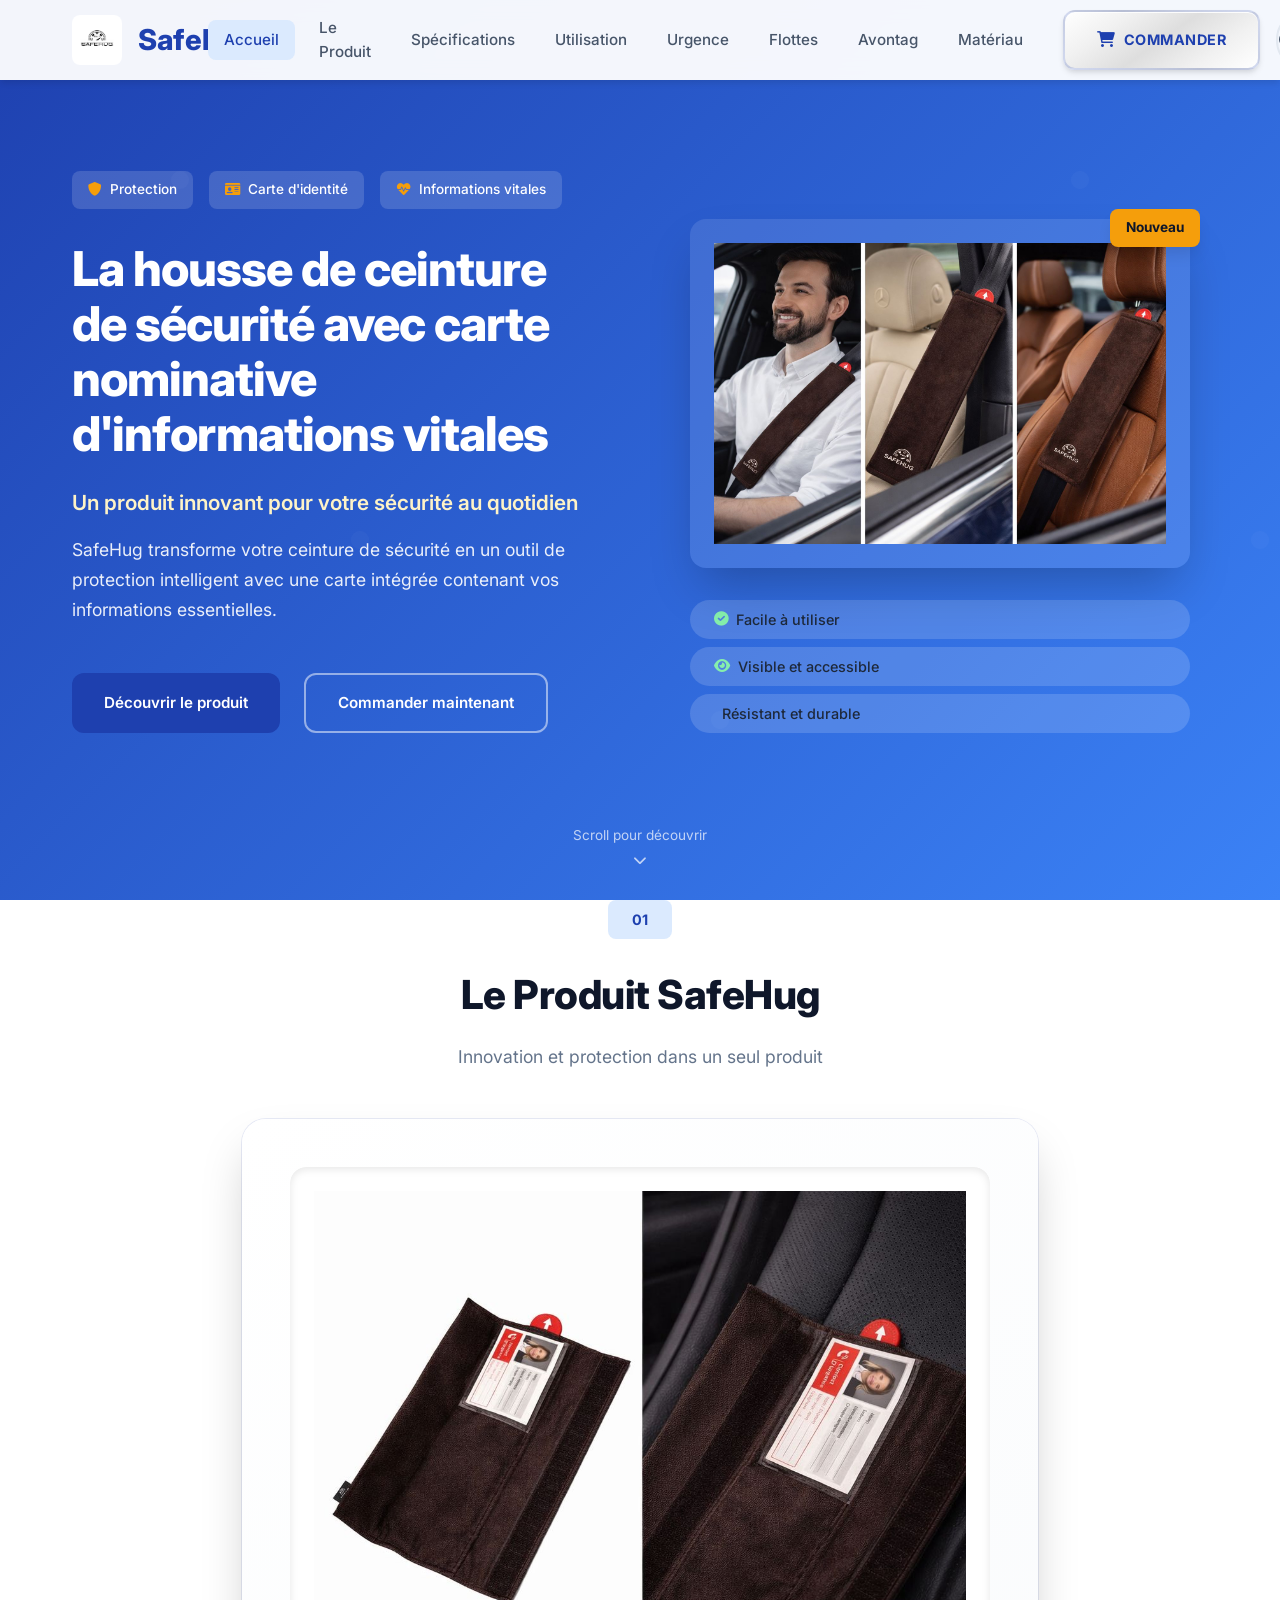
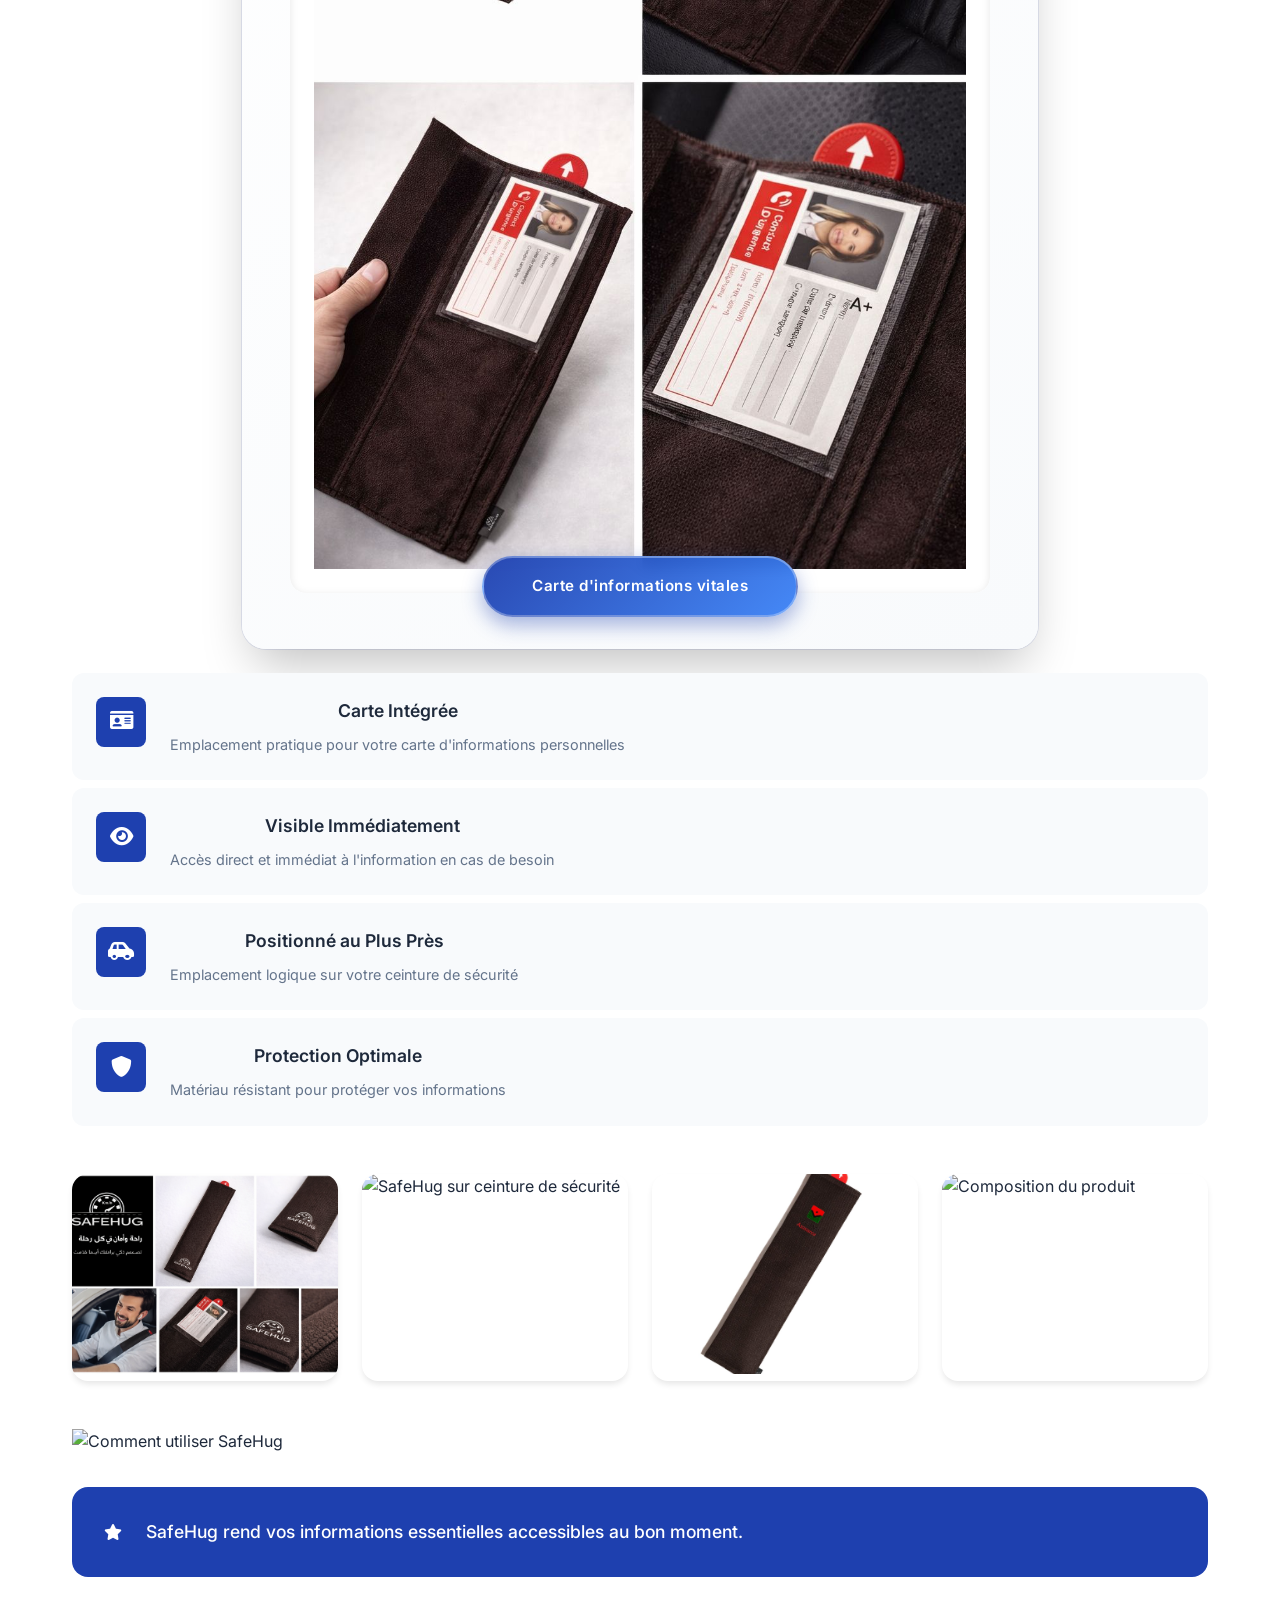
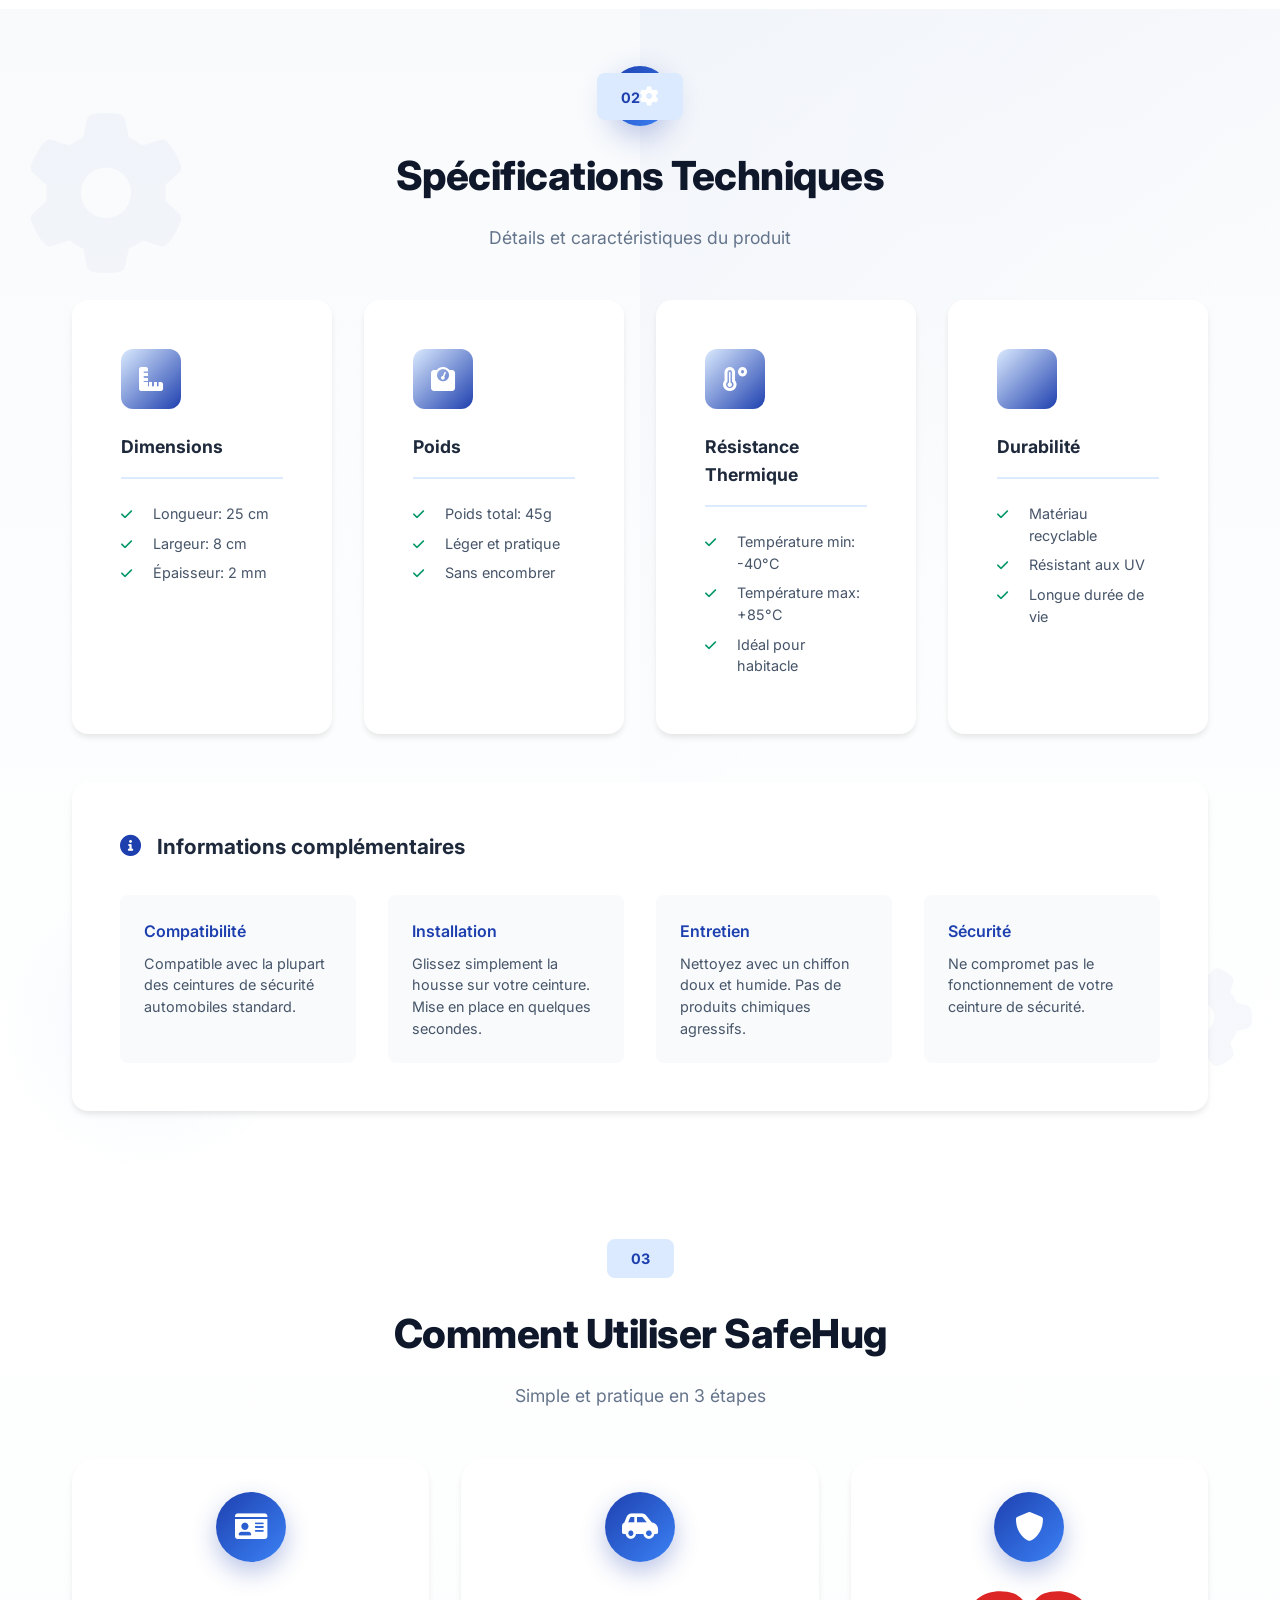
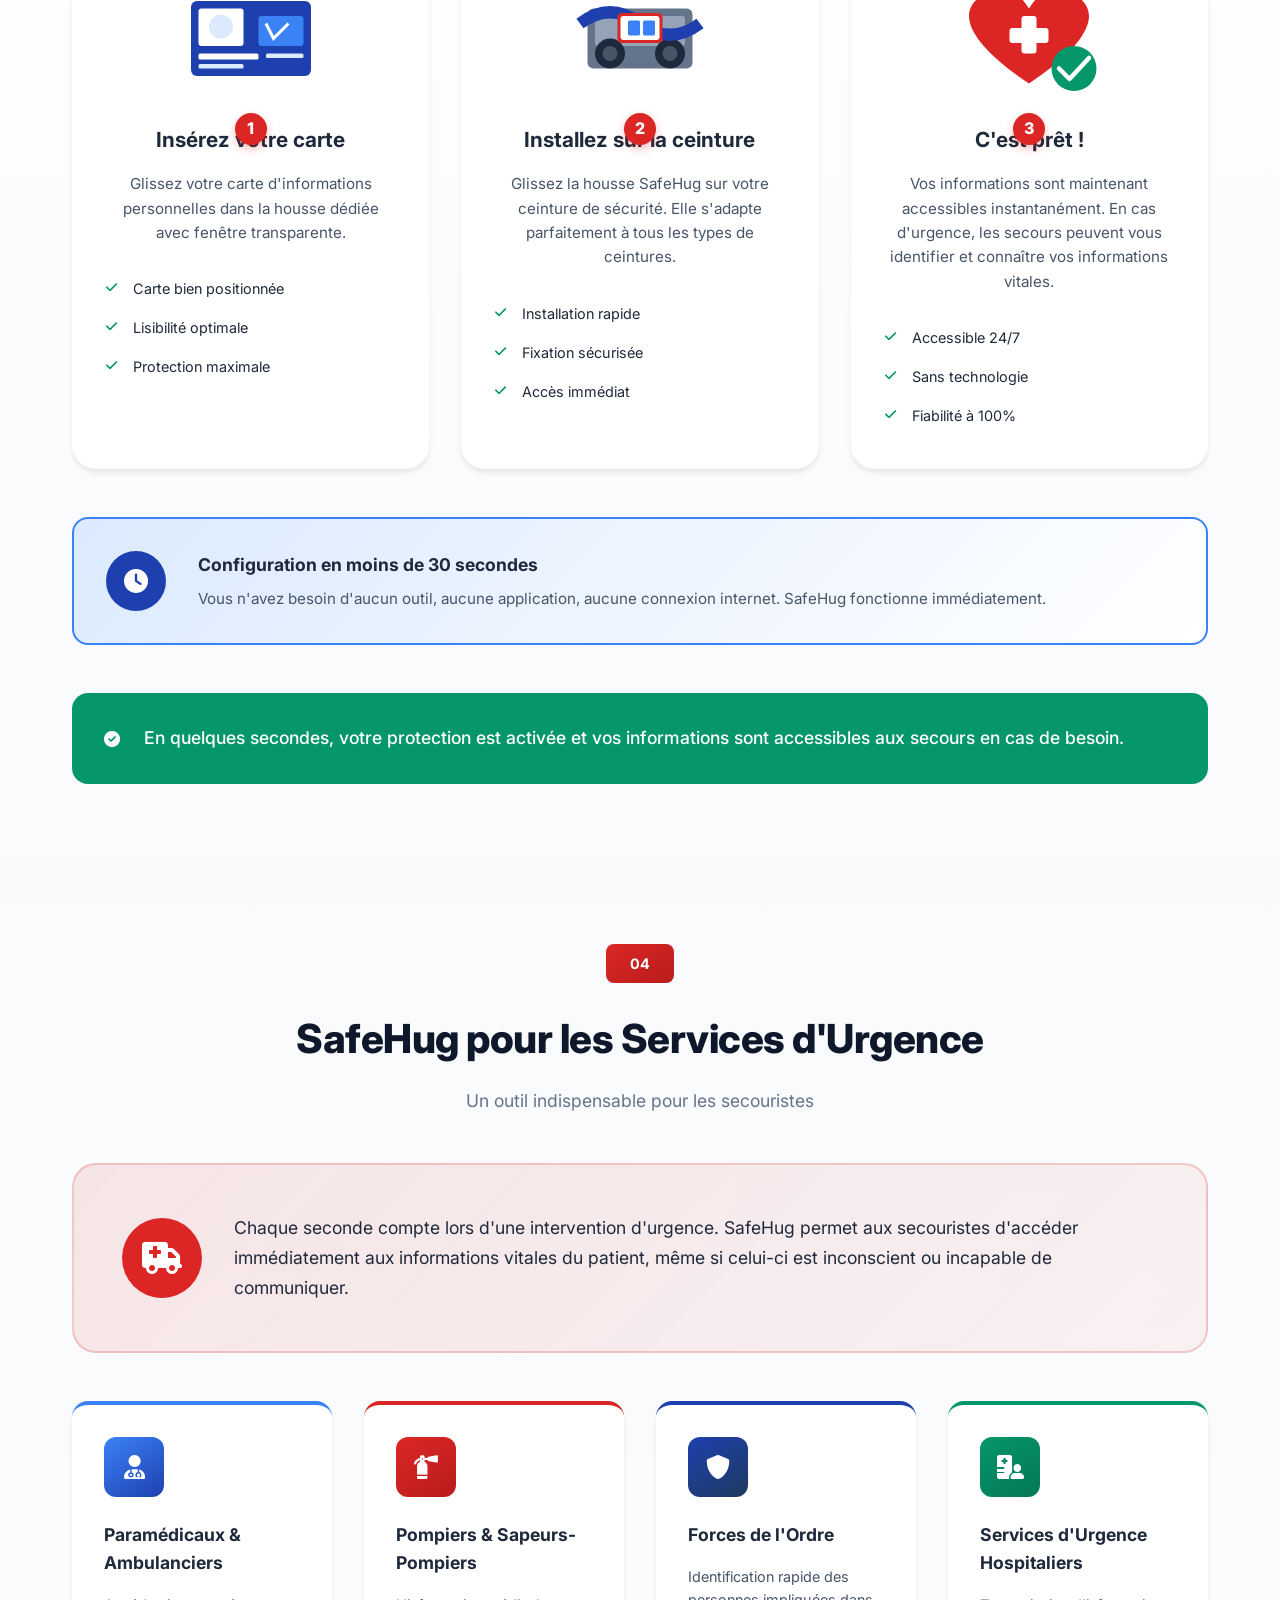
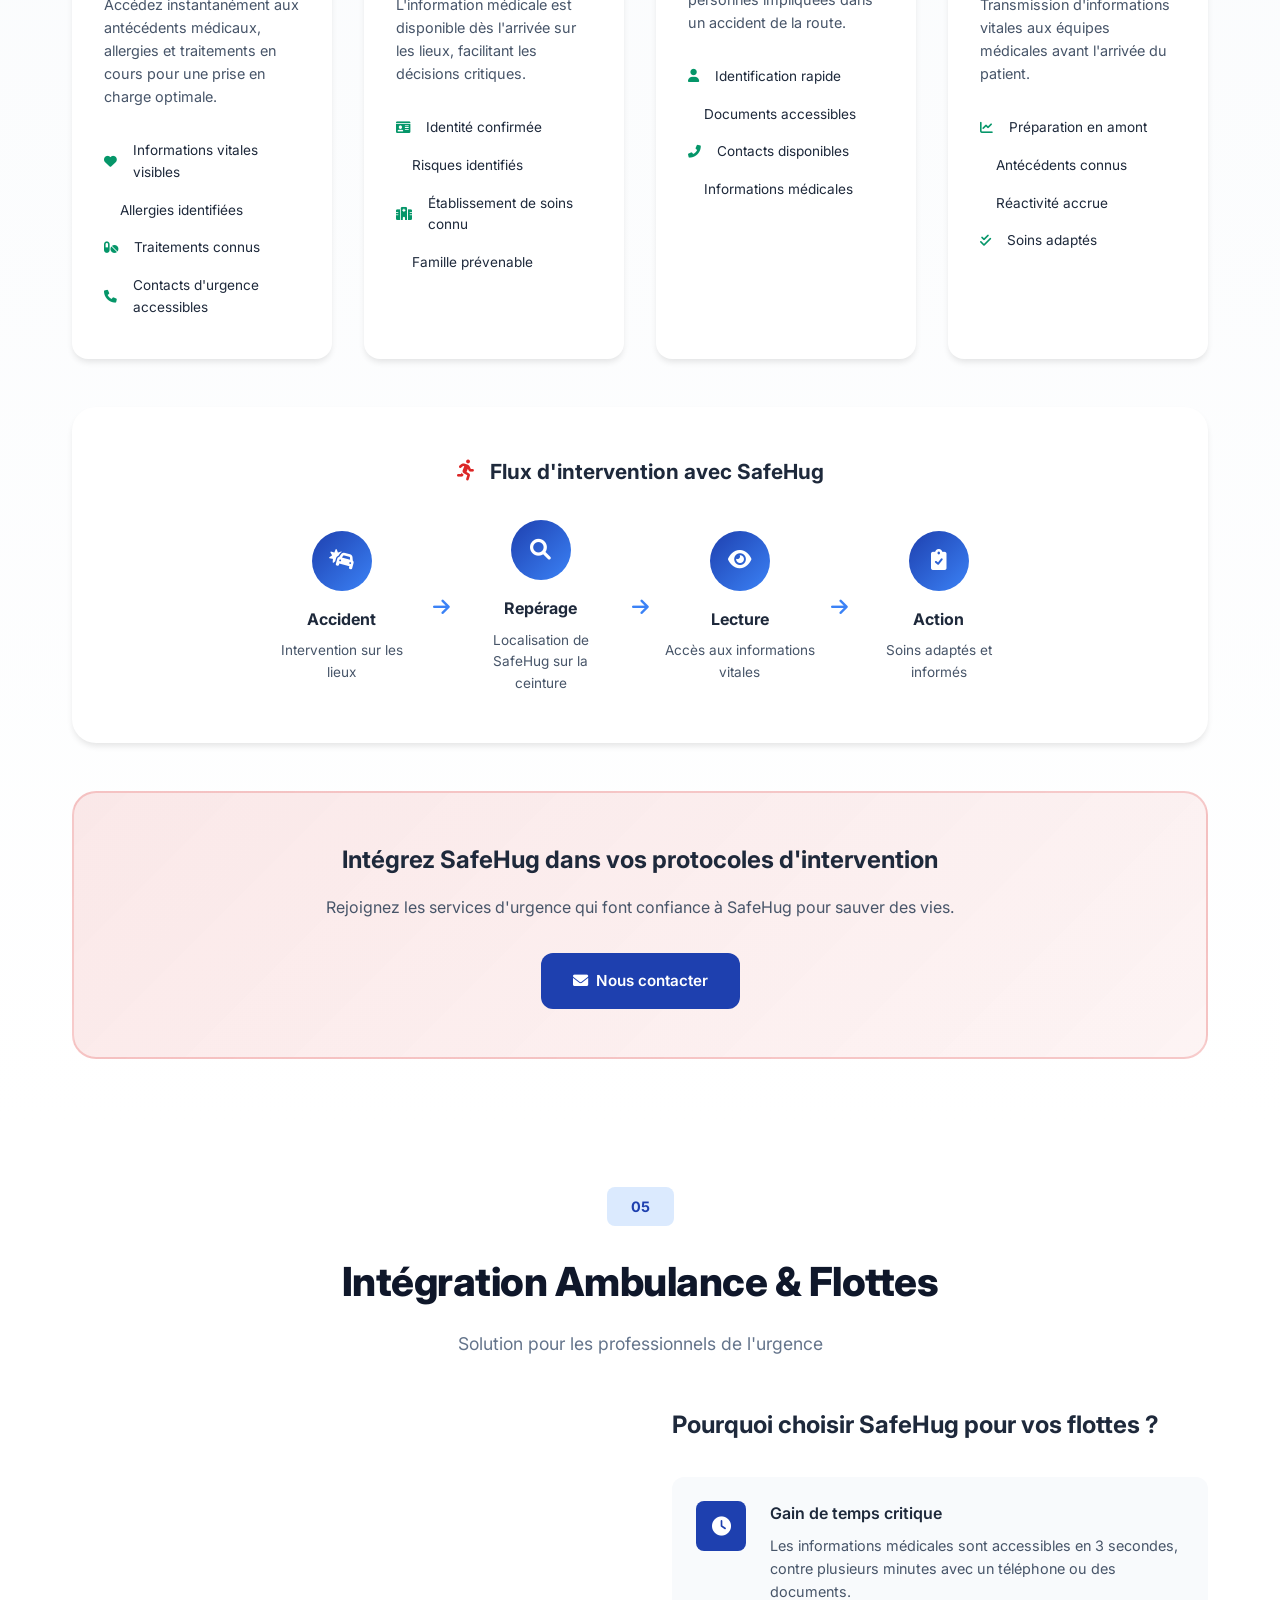
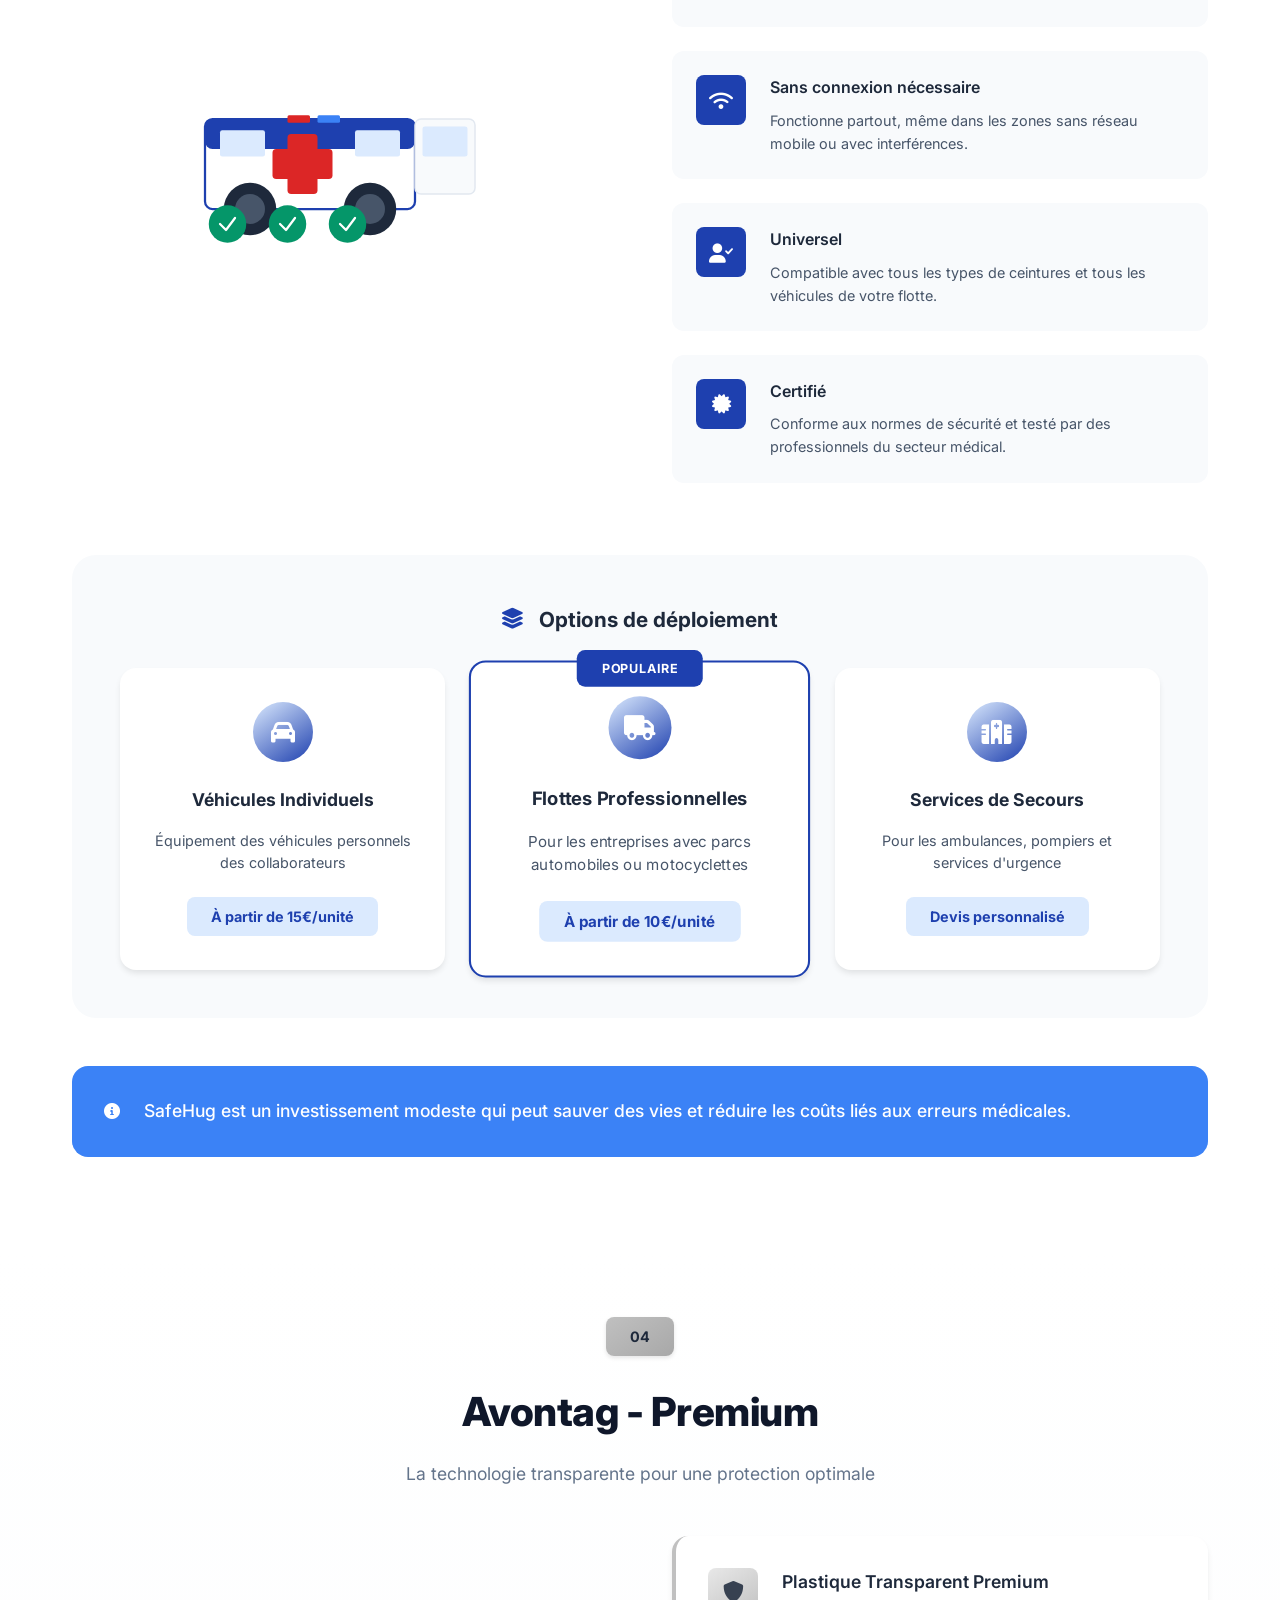
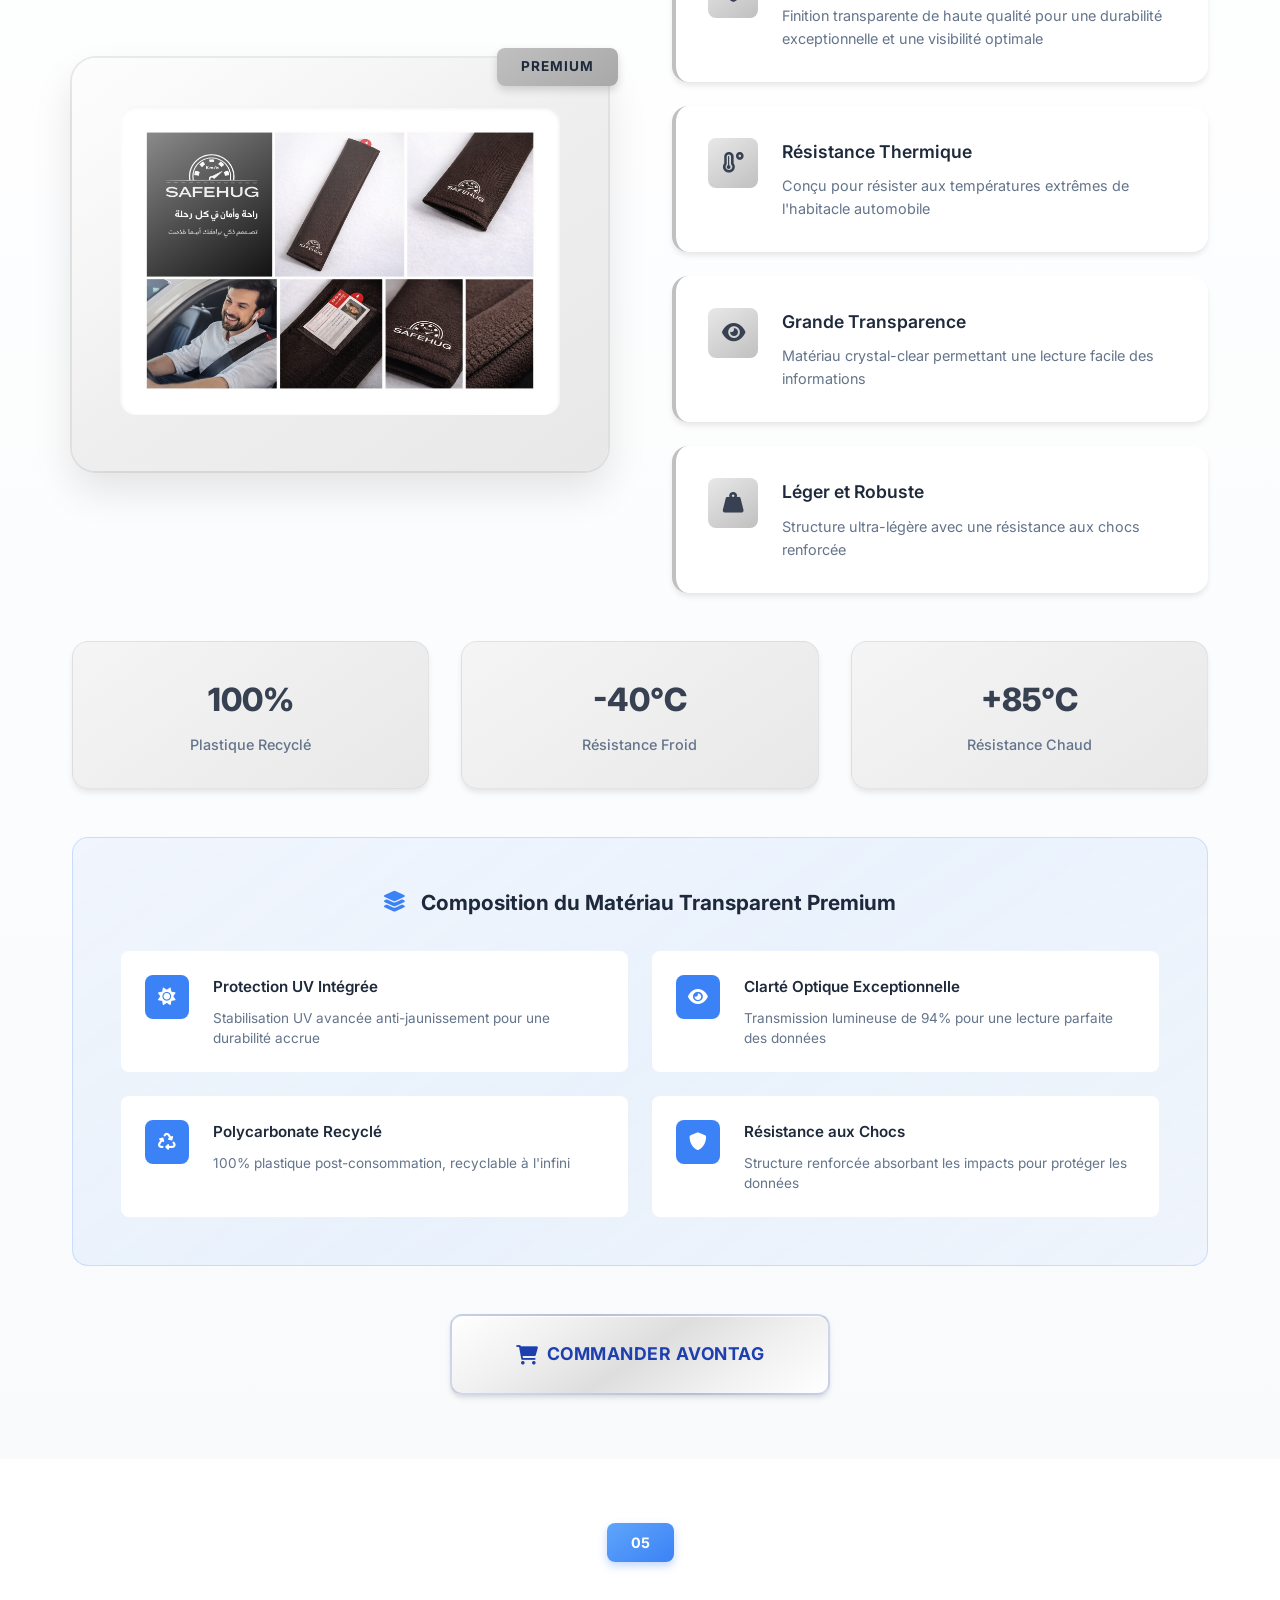
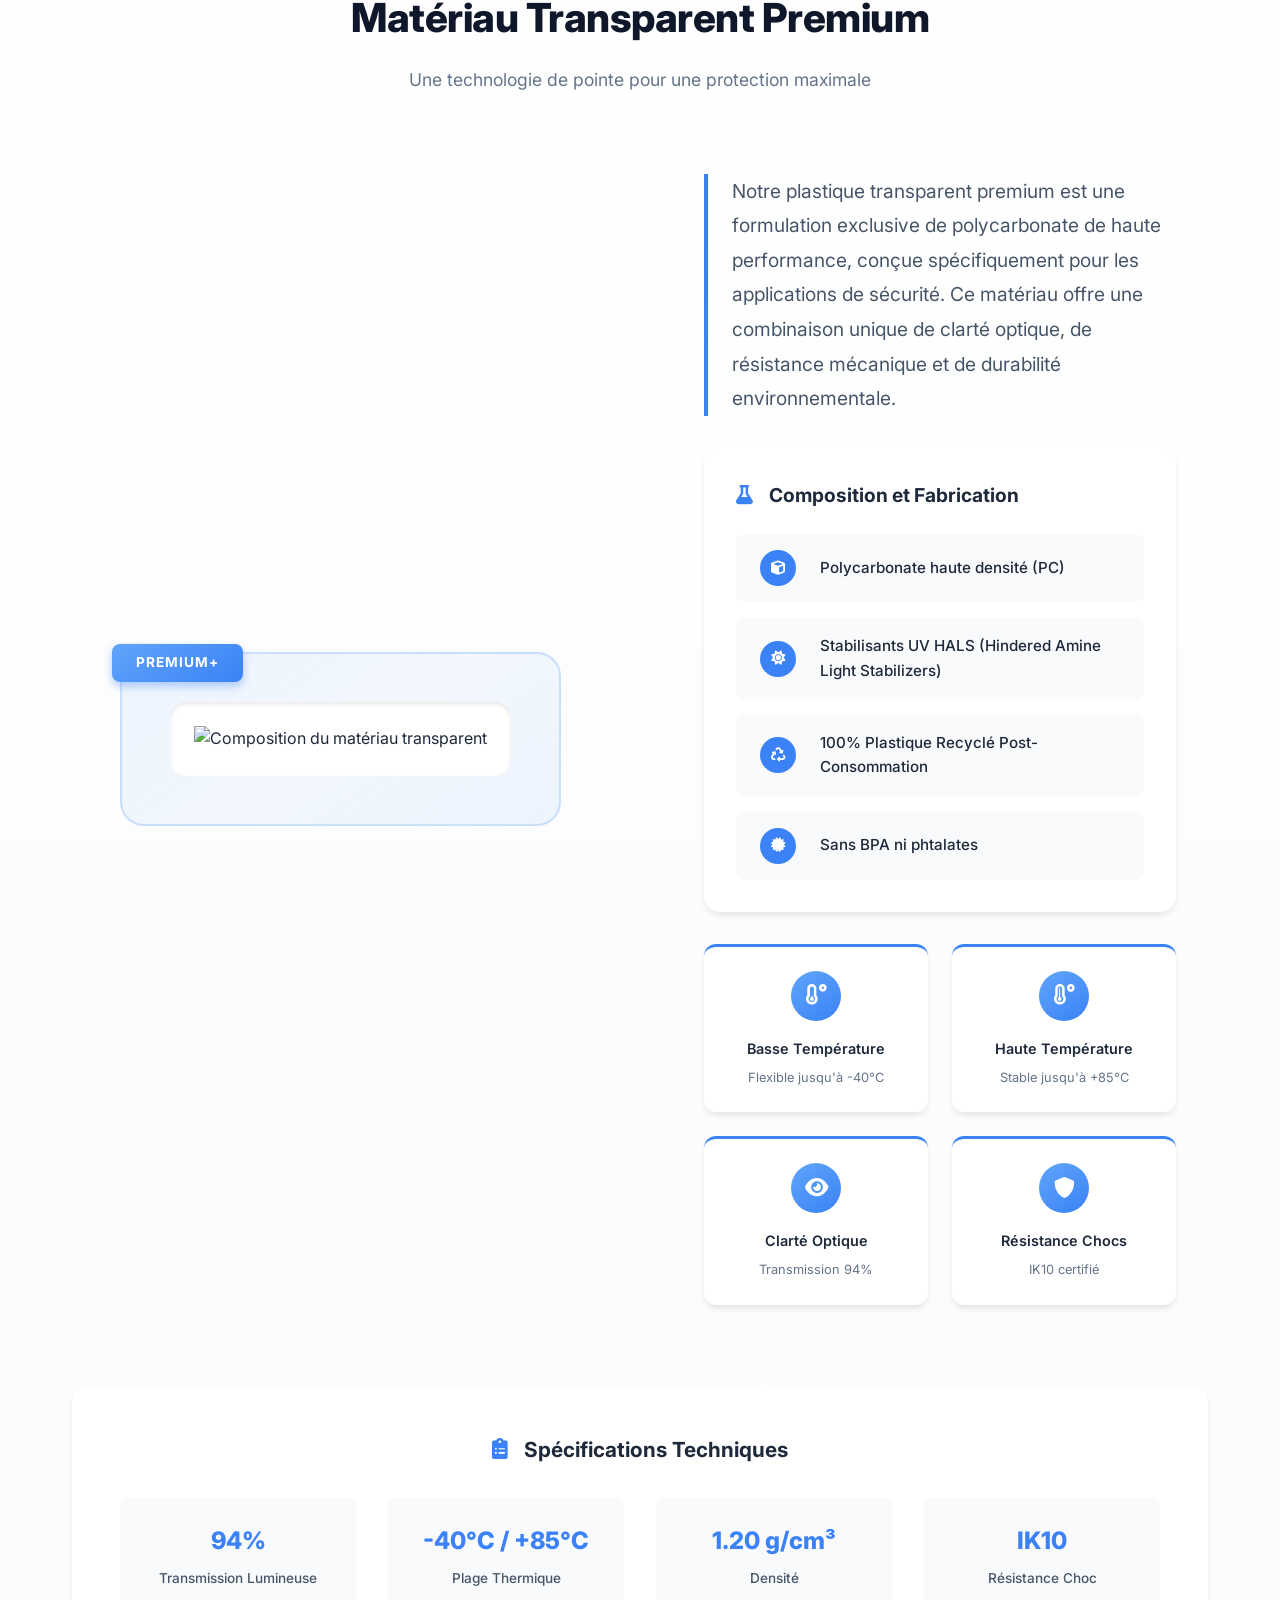
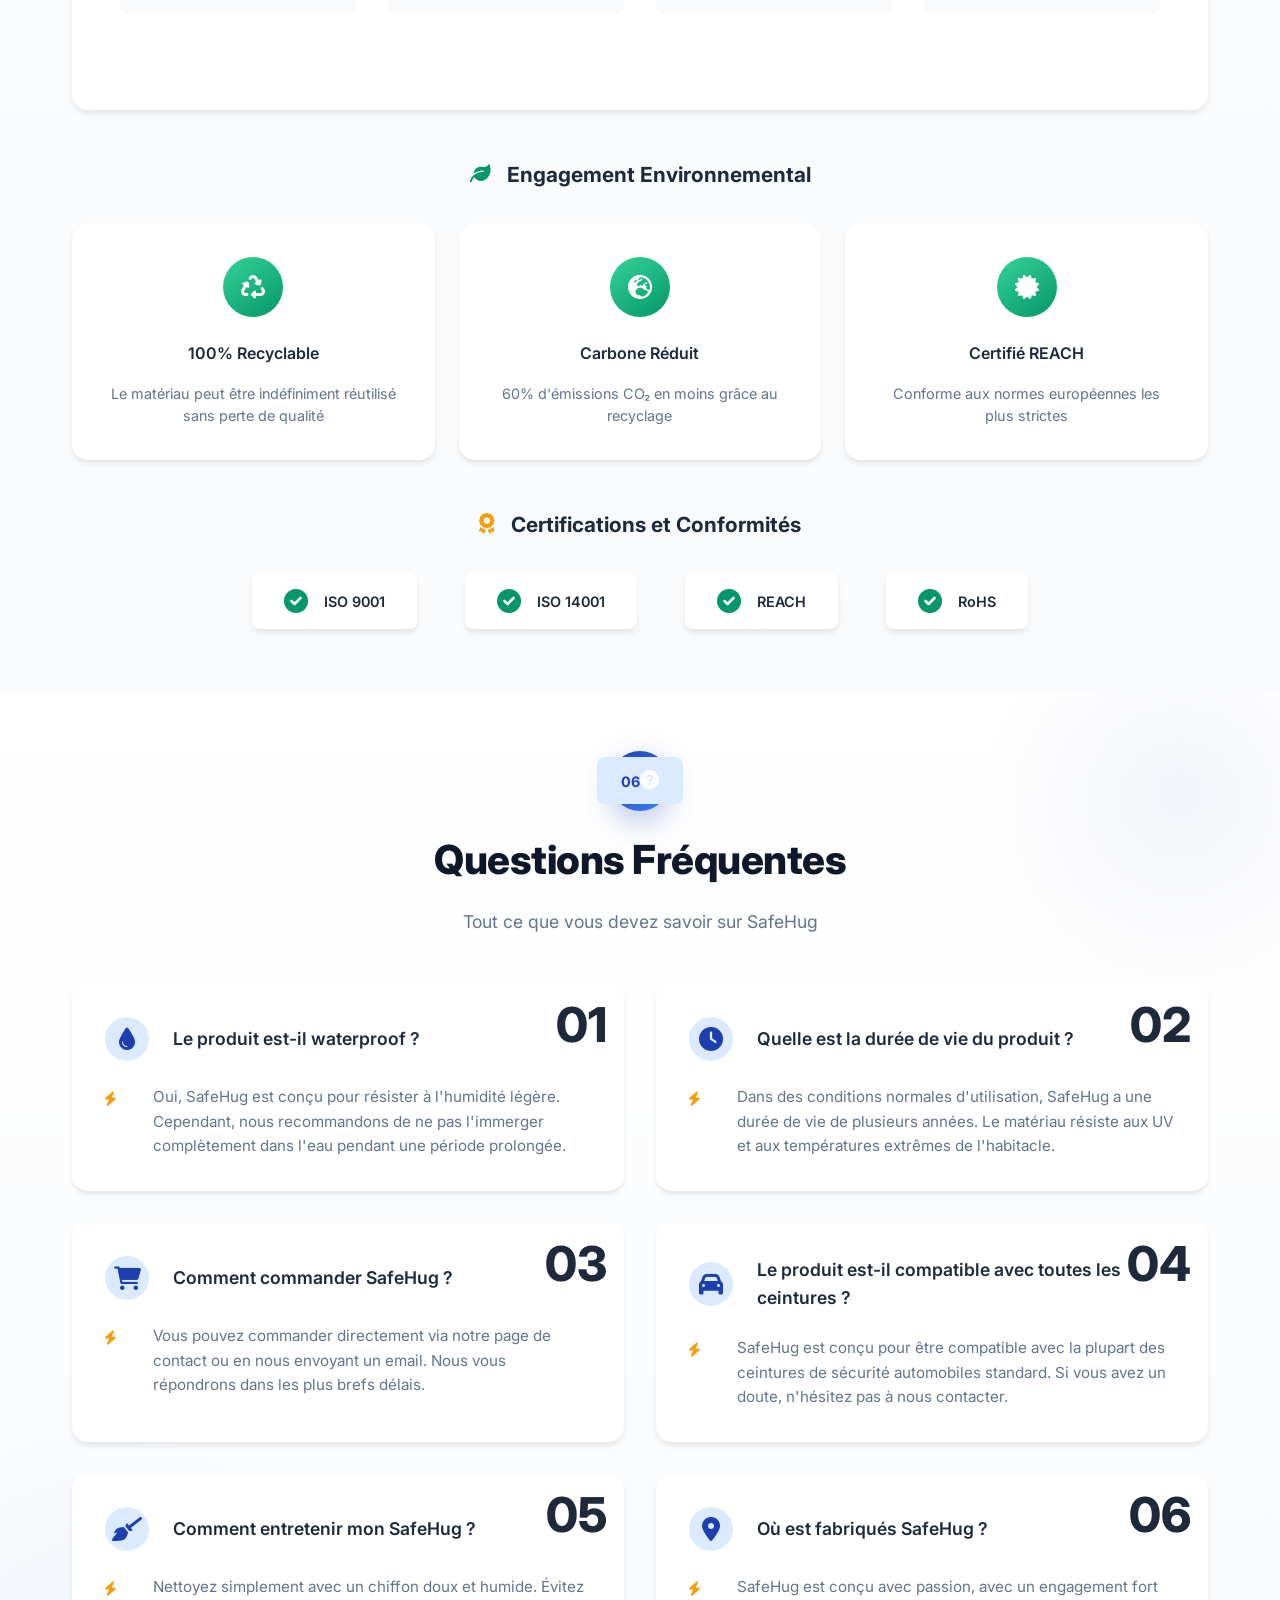
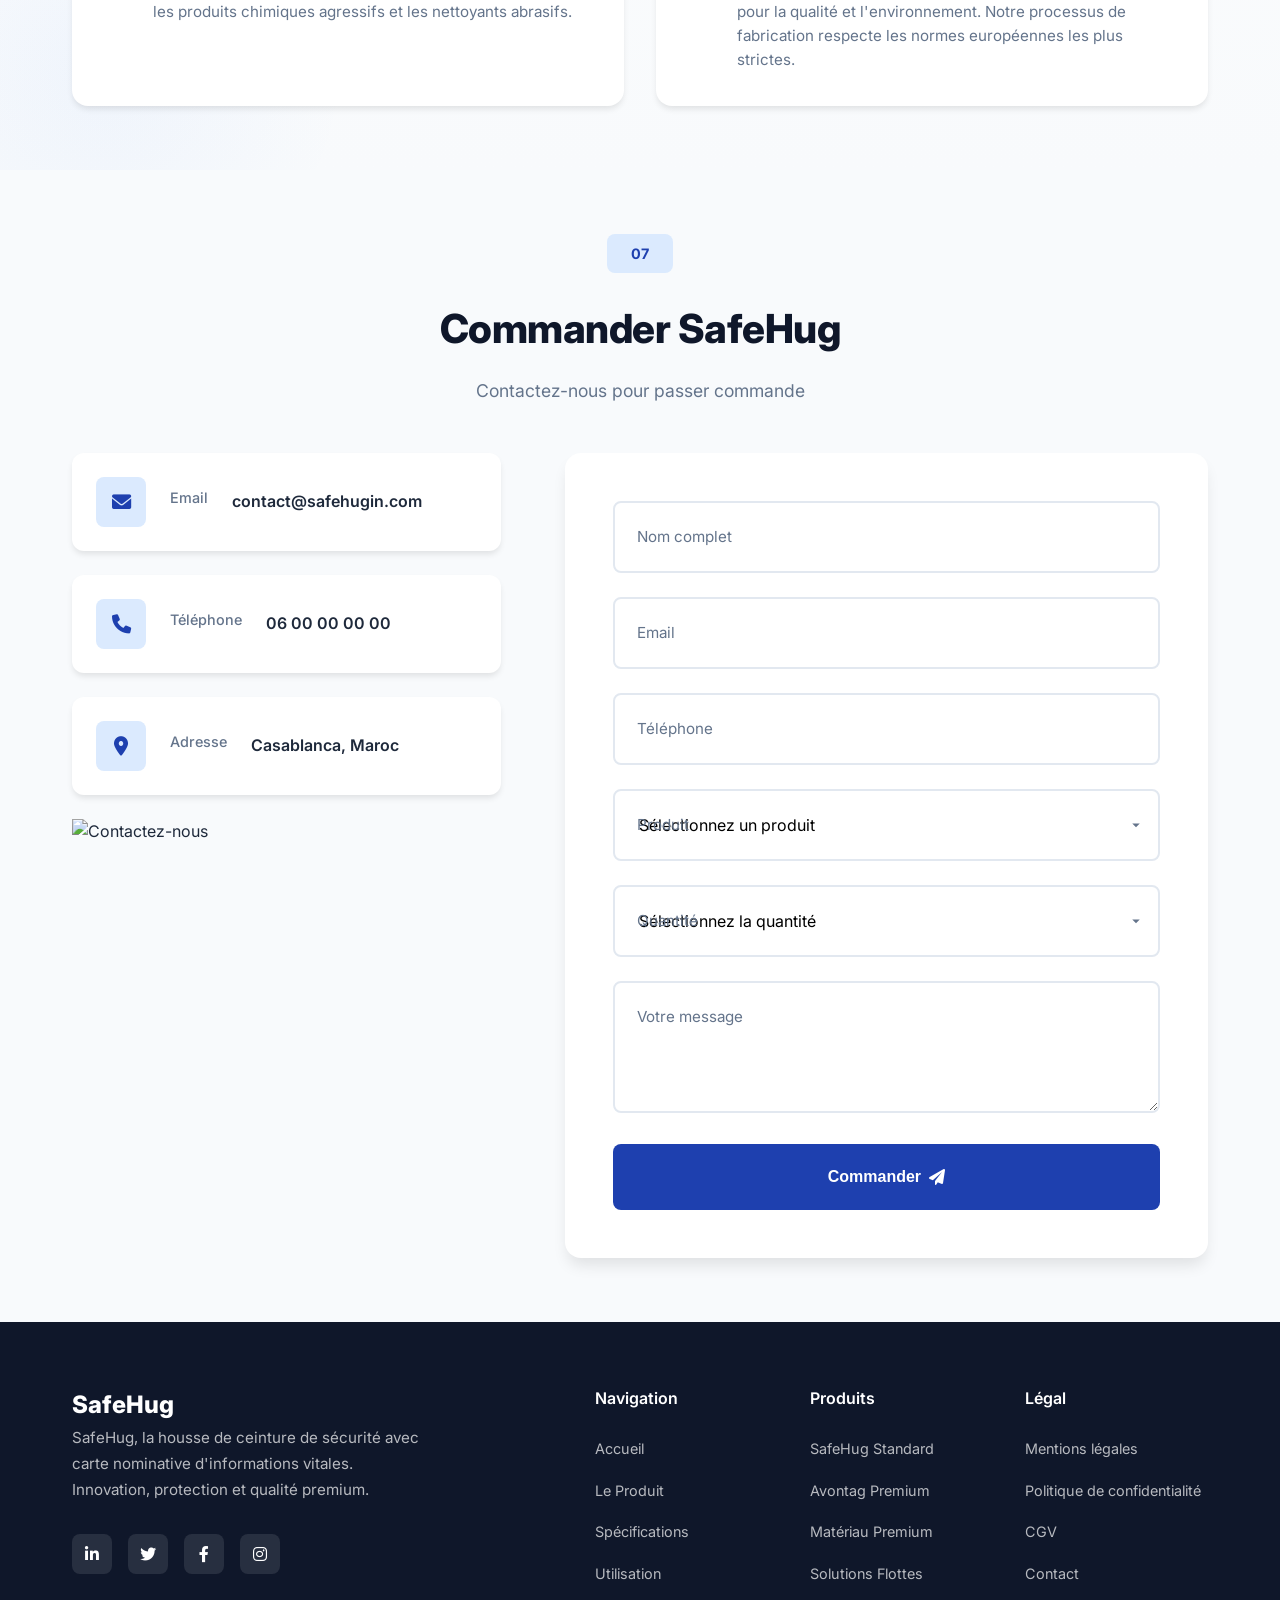
==== commit 95aac499: "Add files via upload" ====
--- a/index.html
+++ b/index.html
@@ -45,6 +45,15 @@
                     <a href="#specs" class="nav-link">Spécifications</a>
                 </li>
                 <li class="nav-item">
+                    <a href="#how-it-works" class="nav-link">Utilisation</a>
+                </li>
+                <li class="nav-item">
+                    <a href="#emergency-services" class="nav-link">Urgence</a>
+                </li>
+                <li class="nav-item">
+                    <a href="#ambulance" class="nav-link">Flottes</a>
+                </li>
+                <li class="nav-item">
                     <a href="#avontag" class="nav-link">Avontag</a>
                 </li>
                 <li class="nav-item">
@@ -315,44 +324,407 @@
         </div>
     </section>
 
-    <!-- How It Works Section -->
+    <!-- How It Works Section - Enhanced Design -->
     <section class="how-it-works-section" id="how-it-works">
         <div class="container">
             <div class="section-header">
                 <span class="section-number">03</span>
                 <h2 class="section-title">Comment Utiliser SafeHug</h2>
-                <p class="section-subtitle">Simple et pratique au quotidien</p>
-            </div>
-            
-            <div class="steps-grid">
-                <div class="step-card">
-                    <div class="step-number">1</div>
+                <p class="section-subtitle">Simple et pratique en 3 étapes</p>
+            </div>
+            
+            <!-- Enhanced Steps Timeline -->
+            <div class="enhanced-steps">
+                <div class="step-timeline">
+                    <div class="timeline-line"></div>
+                </div>
+                
+                <div class="enhanced-step-card" data-step="1">
+                    <div class="step-visual">
+                        <div class="step-icon-circle">
+                            <i class="fas fa-id-card"></i>
+                        </div>
+                        <div class="step-illustration">
+                            <svg viewBox="0 0 100 70" class="step-svg">
+                                <rect x="10" y="10" width="80" height="50" rx="4" fill="#1E40AF"/>
+                                <rect x="15" y="15" width="30" height="25" rx="2" fill="white"/>
+                                <circle cx="30" cy="27" r="8" fill="#DBEAFE"/>
+                                <rect x="15" y="45" width="40" height="4" rx="1" fill="white"/>
+                                <rect x="15" y="52" width="30" height="3" rx="1" fill="#DBEAFE"/>
+                                <rect x="55" y="20" width="30" height="20" rx="2" fill="#3B82F6"/>
+                                <path d="M60 25 L65 35 L75 25" stroke="white" stroke-width="2" fill="none"/>
+                                <rect x="60" y="45" width="25" height="3" rx="1" fill="#DBEAFE"/>
+                            </svg>
+                        </div>
+                    </div>
                     <div class="step-content">
+                        <div class="step-number-badge">1</div>
                         <h3>Insérez votre carte</h3>
-                        <p>Glissez votre carte d'informations personnelles dans la housse dédiée.</p>
-                    </div>
-                </div>
-                
-                <div class="step-card">
-                    <div class="step-number">2</div>
+                        <p>Glissez votre carte d'informations personnelles dans la housse dédiée avec fenêtre transparente.</p>
+                        <ul class="step-features">
+                            <li><i class="fas fa-check"></i> Carte bien positionnée</li>
+                            <li><i class="fas fa-check"></i> Lisibilité optimale</li>
+                            <li><i class="fas fa-check"></i> Protection maximale</li>
+                        </ul>
+                    </div>
+                </div>
+                
+                <div class="enhanced-step-card" data-step="2">
+                    <div class="step-visual">
+                        <div class="step-icon-circle">
+                            <i class="fas fa-car-side"></i>
+                        </div>
+                        <div class="step-illustration">
+                            <svg viewBox="0 0 100 70" class="step-svg">
+                                <rect x="15" y="15" width="70" height="40" rx="4" fill="#64748B"/>
+                                <rect x="20" y="20" width="60" height="20" rx="2" fill="#94A3B8"/>
+                                <circle cx="30" cy="45" r="10" fill="#1E293B"/>
+                                <circle cx="70" cy="45" r="10" fill="#1E293B"/>
+                                <circle cx="30" cy="45" r="5" fill="#475569"/>
+                                <circle cx="70" cy="45" r="5" fill="#475569"/>
+                                <!-- Belt strap -->
+                                <path d="M10 25 Q30 10 50 25 T90 25" stroke="#1E40AF" stroke-width="8" fill="none"/>
+                                <!-- SafeHug on belt -->
+                                <rect x="35" y="18" width="30" height="20" rx="3" fill="#DC2626"/>
+                                <rect x="37" y="20" width="26" height="16" rx="2" fill="white"/>
+                                <rect x="42" y="23" width="8" height="10" rx="1" fill="#3B82F6"/>
+                                <rect x="52" y="23" width="8" height="10" rx="1" fill="#3B82F6"/>
+                            </svg>
+                        </div>
+                    </div>
                     <div class="step-content">
+                        <div class="step-number-badge">2</div>
                         <h3>Installez sur la ceinture</h3>
-                        <p>Glissez la housse SafeHug sur votre ceinture de sécurité.</p>
-                    </div>
-                </div>
-                
-                <div class="step-card">
-                    <div class="step-number">3</div>
+                        <p>Glissez la housse SafeHug sur votre ceinture de sécurité. Elle s'adapte parfaitement à tous les types de ceintures.</p>
+                        <ul class="step-features">
+                            <li><i class="fas fa-check"></i> Installation rapide</li>
+                            <li><i class="fas fa-check"></i> Fixation sécurisée</li>
+                            <li><i class="fas fa-check"></i> Accès immédiat</li>
+                        </ul>
+                    </div>
+                </div>
+                
+                <div class="enhanced-step-card" data-step="3">
+                    <div class="step-visual">
+                        <div class="step-icon-circle">
+                            <i class="fas fa-shield-alt"></i>
+                        </div>
+                        <div class="step-illustration">
+                            <svg viewBox="0 0 100 70" class="step-svg">
+                                <!-- Heart with medical cross -->
+                                <path d="M50 65 C20 45 10 30 10 20 C10 8 25 0 40 5 C45 7 48 12 50 15 C52 12 55 7 60 5 C75 0 90 8 90 20 C90 30 80 45 50 65Z" fill="#DC2626"/>
+                                <rect x="45" y="20" width="10" height="25" rx="2" fill="white"/>
+                                <rect x="37" y="28" width="26" height="10" rx="2" fill="white"/>
+                                <!-- Checkmark -->
+                                <circle cx="80" cy="55" r="15" fill="#059669"/>
+                                <path d="M70 55 L77 62 L90 48" stroke="white" stroke-width="3" fill="none" stroke-linecap="round" stroke-linejoin="round"/>
+                            </svg>
+                        </div>
+                    </div>
                     <div class="step-content">
+                        <div class="step-number-badge">3</div>
                         <h3>C'est prêt !</h3>
-                        <p>Vos informations sont maintenant accessibles et protégées.</p>
-                    </div>
+                        <p>Vos informations sont maintenant accessibles instantanément. En cas d'urgence, les secours peuvent vous identifier et connaître vos informations vitales.</p>
+                        <ul class="step-features">
+                            <li><i class="fas fa-check"></i> Accessible 24/7</li>
+                            <li><i class="fas fa-check"></i> Sans technologie</li>
+                            <li><i class="fas fa-check"></i> Fiabilité à 100%</li>
+                        </ul>
+                    </div>
+                </div>
+            </div>
+            
+            <!-- Quick Setup Info -->
+            <div class="quick-setup">
+                <div class="setup-icon">
+                    <i class="fas fa-clock"></i>
+                </div>
+                <div class="setup-content">
+                    <h4>Configuration en moins de 30 secondes</h4>
+                    <p>Vous n'avez besoin d'aucun outil, aucune application, aucune connexion internet. SafeHug fonctionne immédiatement.</p>
                 </div>
             </div>
             
             <div class="highlight-box success">
                 <i class="fas fa-check-circle"></i>
-                <p>En quelques secondes, votre protection est activée et vos informations sont accessibles.</p>
+                <p>En quelques secondes, votre protection est activée et vos informations sont accessibles aux secours en cas de besoin.</p>
+            </div>
+        </div>
+    </section>
+
+    <!-- Emergency Services Section - NEW -->
+    <section class="emergency-services-section" id="emergency-services">
+        <div class="container">
+            <div class="section-header">
+                <span class="section-number emergency">04</span>
+                <h2 class="section-title">SafeHug pour les Services d'Urgence</h2>
+                <p class="section-subtitle">Un outil indispensable pour les secouristes</p>
+            </div>
+            
+            <div class="emergency-intro">
+                <div class="emergency-icon">
+                    <i class="fas fa-ambulance"></i>
+                </div>
+                <div class="emergency-text">
+                    <p>Chaque seconde compte lors d'une intervention d'urgence. SafeHug permet aux secouristes d'accéder immédiatement aux informations vitales du patient, même si celui-ci est inconscient ou incapable de communiquer.</p>
+                </div>
+            </div>
+            
+            <div class="services-grid">
+                <div class="service-card">
+                    <div class="service-icon paramedics">
+                        <i class="fas fa-user-md"></i>
+                    </div>
+                    <h3>Paramédicaux & Ambulanciers</h3>
+                    <p>Accédez instantanément aux antécédents médicaux, allergies et traitements en cours pour une prise en charge optimale.</p>
+                    <ul class="service-benefits">
+                        <li><i class="fas fa-heart"></i> Informations vitales visibles</li>
+                        <li><i class="fas fa-alert"></i> Allergies identifiées</li>
+                        <li><i class="fas fa-pills"></i> Traitements connus</li>
+                        <li><i class="fas fa-phone"></i> Contacts d'urgence accessibles</li>
+                    </ul>
+                </div>
+                
+                <div class="service-card">
+                    <div class="service-icon firefighters">
+                        <i class="fas fa-fire-extinguisher"></i>
+                    </div>
+                    <h3>Pompiers & Sapeurs-Pompiers</h3>
+                    <p>L'information médicale est disponible dès l'arrivée sur les lieux, facilitant les décisions critiques.</p>
+                    <ul class="service-benefits">
+                        <li><i class="fas fa-id-card"></i> Identité confirmée</li>
+                        <li><i class="fas fa-problem"></i> Risques identifiés</li>
+                        <li><i class="fas fa-hospital"></i> Établissement de soins connu</li>
+                        <li><i class="fas fa-family"></i> Famille prévenable</li>
+                    </ul>
+                </div>
+                
+                <div class="service-card">
+                    <div class="service-icon police">
+                        <i class="fas fa-shield-alt"></i>
+                    </div>
+                    <h3>Forces de l'Ordre</h3>
+                    <p>Identification rapide des personnes impliquées dans un accident de la route.</p>
+                    <ul class="service-benefits">
+                        <li><i class="fas fa-user"></i> Identification rapide</li>
+                        <li><i class="fas fa-document"></i> Documents accessibles</li>
+                        <li><i class="fas fa-phone-alt"></i> Contacts disponibles</li>
+                        <li><i class="fas fa-medical-alt"></i> Informations médicales</li>
+                    </ul>
+                </div>
+                
+                <div class="service-card">
+                    <div class="service-icon emergency">
+                        <i class="fas fa-hospital-user"></i>
+                    </div>
+                    <h3>Services d'Urgence Hospitaliers</h3>
+                    <p>Transmission d'informations vitales aux équipes médicales avant l'arrivée du patient.</p>
+                    <ul class="service-benefits">
+                        <li><i class="fas fa-chart-line"></i> Préparation en amont</li>
+                        <li><i class="fas fa-problem"></i> Antécédents connus</li>
+                        <li><i class="fas fa-alarm"></i> Réactivité accrue</li>
+                        <li><i class="fas fa-check-double"></i> Soins adaptés</li>
+                    </ul>
+                </div>
+            </div>
+            
+            <!-- Emergency Response Flow -->
+            <div class="response-flow">
+                <h3><i class="fas fa-running"></i> Flux d'intervention avec SafeHug</h3>
+                <div class="flow-timeline">
+                    <div class="flow-step">
+                        <div class="flow-icon">
+                            <i class="fas fa-car-crash"></i>
+                        </div>
+                        <div class="flow-content">
+                            <h4>Accident</h4>
+                            <p>Intervention sur les lieux</p>
+                        </div>
+                    </div>
+                    <div class="flow-arrow">
+                        <i class="fas fa-arrow-right"></i>
+                    </div>
+                    <div class="flow-step">
+                        <div class="flow-icon">
+                            <i class="fas fa-search"></i>
+                        </div>
+                        <div class="flow-content">
+                            <h4>Repérage</h4>
+                            <p>Localisation de SafeHug sur la ceinture</p>
+                        </div>
+                    </div>
+                    <div class="flow-arrow">
+                        <i class="fas fa-arrow-right"></i>
+                    </div>
+                    <div class="flow-step">
+                        <div class="flow-icon">
+                            <i class="fas fa-eye"></i>
+                        </div>
+                        <div class="flow-content">
+                            <h4>Lecture</h4>
+                            <p>Accès aux informations vitales</p>
+                        </div>
+                    </div>
+                    <div class="flow-arrow">
+                        <i class="fas fa-arrow-right"></i>
+                    </div>
+                    <div class="flow-step">
+                        <div class="flow-icon">
+                            <i class="fas fa-clipboard-check"></i>
+                        </div>
+                        <div class="flow-content">
+                            <h4>Action</h4>
+                            <p>Soins adaptés et informés</p>
+                        </div>
+                    </div>
+                </div>
+            </div>
+            
+            <div class="cta-section emergency-cta">
+                <h3>Intégrez SafeHug dans vos protocoles d'intervention</h3>
+                <p>Rejoignez les services d'urgence qui font confiance à SafeHug pour sauver des vies.</p>
+                <a href="#contact" class="btn-primary">
+                    <i class="fas fa-envelope"></i>
+                    Nous contacter
+                </a>
+            </div>
+        </div>
+    </section>
+
+    <!-- Ambulance Integration Section - NEW -->
+    <section class="ambulance-section" id="ambulance">
+        <div class="container">
+            <div class="section-header">
+                <span class="section-number">05</span>
+                <h2 class="section-title">Intégration Ambulance & Flottes</h2>
+                <p class="section-subtitle">Solution pour les professionnels de l'urgence</p>
+            </div>
+            
+            <div class="ambulance-showcase">
+                <div class="ambulance-visual">
+                    <div class="ambulance-illustration">
+                        <svg viewBox="0 0 400 250" class="ambulance-svg">
+                            <!-- Ambulance body -->
+                            <rect x="20" y="80" width="280" height="120" rx="10" fill="white" stroke="#1E40AF" stroke-width="3"/>
+                            <rect x="20" y="80" width="280" height="40" rx="10" fill="#1E40AF"/>
+                            
+                            <!-- Windows -->
+                            <rect x="40" y="95" width="60" height="35" rx="3" fill="#DBEAFE"/>
+                            <rect x="220" y="95" width="60" height="35" rx="3" fill="#DBEAFE"/>
+                            
+                            <!-- Cross symbol -->
+                            <rect x="130" y="100" width="40" height="80" rx="5" fill="#DC2626"/>
+                            <rect x="110" y="120" width="80" height="40" rx="5" fill="#DC2626"/>
+                            
+                            <!-- Wheels -->
+                            <circle cx="80" cy="200" r="35" fill="#1E293B"/>
+                            <circle cx="80" cy="200" r="20" fill="#475569"/>
+                            <circle cx="240" cy="200" r="35" fill="#1E293B"/>
+                            <circle cx="240" cy="200" r="20" fill="#475569"/>
+                            
+                            <!-- Siren lights -->
+                            <rect x="130" y="75" width="30" height="10" rx="2" fill="#DC2626"/>
+                            <rect x="170" y="75" width="30" height="10" rx="2" fill="#3B82F6"/>
+                            
+                            <!-- Driver area -->
+                            <rect x="300" y="80" width="80" height="100" rx="8" fill="#F8FAFC" stroke="#E2E8F0" stroke-width="2"/>
+                            <rect x="310" y="90" width="60" height="40" rx="3" fill="#DBEAFE"/>
+                            
+                            <!-- Checkmark badges -->
+                            <circle cx="50" cy="220" r="25" fill="#059669"/>
+                            <path d="M40 220 L48 228 L60 212" stroke="white" stroke-width="3" fill="none" stroke-linecap="round" stroke-linejoin="round"/>
+                            
+                            <circle cx="130" cy="220" r="25" fill="#059669"/>
+                            <path d="M120 220 L128 228 L140 212" stroke="white" stroke-width="3" fill="none" stroke-linecap="round" stroke-linejoin="round"/>
+                            
+                            <circle cx="210" cy="220" r="25" fill="#059669"/>
+                            <path d="M200 220 L208 228 L220 212" stroke="white" stroke-width="3" fill="none" stroke-linecap="round" stroke-linejoin="round"/>
+                        </svg>
+                    </div>
+                </div>
+                
+                <div class="ambulance-features">
+                    <h3>Pourquoi choisir SafeHug pour vos flottes ?</h3>
+                    
+                    <div class="fleet-benefit">
+                        <div class="benefit-icon">
+                            <i class="fas fa-clock"></i>
+                        </div>
+                        <div class="benefit-content">
+                            <h4>Gain de temps critique</h4>
+                            <p>Les informations médicales sont accessibles en 3 secondes, contre plusieurs minutes avec un téléphone ou des documents.</p>
+                        </div>
+                    </div>
+                    
+                    <div class="fleet-benefit">
+                        <div class="benefit-icon">
+                            <i class="fas fa-wifi"></i>
+                        </div>
+                        <div class="benefit-content">
+                            <h4>Sans connexion nécessaire</h4>
+                            <p>Fonctionne partout, même dans les zones sans réseau mobile ou avec interférences.</p>
+                        </div>
+                    </div>
+                    
+                    <div class="fleet-benefit">
+                        <div class="benefit-icon">
+                            <i class="fas fa-user-check"></i>
+                        </div>
+                        <div class="benefit-content">
+                            <h4>Universel</h4>
+                            <p>Compatible avec tous les types de ceintures et tous les véhicules de votre flotte.</p>
+                        </div>
+                    </div>
+                    
+                    <div class="fleet-benefit">
+                        <div class="benefit-icon">
+                            <i class="fas fa-certificate"></i>
+                        </div>
+                        <div class="benefit-content">
+                            <h4>Certifié</h4>
+                            <p>Conforme aux normes de sécurité et testé par des professionnels du secteur médical.</p>
+                        </div>
+                    </div>
+                </div>
+            </div>
+            
+            <!-- Fleet Options -->
+            <div class="fleet-options">
+                <h3><i class="fas fa-layer-group"></i> Options de déploiement</h3>
+                <div class="options-grid">
+                    <div class="option-card">
+                        <div class="option-icon">
+                            <i class="fas fa-car"></i>
+                        </div>
+                        <h4>Véhicules Individuels</h4>
+                        <p>Équipement des véhicules personnels des collaborateurs</p>
+                        <span class="option-price">À partir de 15€/unité</span>
+                    </div>
+                    
+                    <div class="option-card featured">
+                        <div class="option-badge">Populaire</div>
+                        <div class="option-icon">
+                            <i class="fas fa-truck"></i>
+                        </div>
+                        <h4>Flottes Professionnelles</h4>
+                        <p>Pour les entreprises avec parcs automobiles ou motocyclettes</p>
+                        <span class="option-price">À partir de 10€/unité</span>
+                    </div>
+                    
+                    <div class="option-card">
+                        <div class="option-icon">
+                            <i class="fas fa-hospital"></i>
+                        </div>
+                        <h4>Services de Secours</h4>
+                        <p>Pour les ambulances, pompiers et services d'urgence</p>
+                        <span class="option-price">Devis personnalisé</span>
+                    </div>
+                </div>
+            </div>
+            
+            <div class="highlight-box info">
+                <i class="fas fa-info-circle"></i>
+                <p>SafeHug est un investissement modeste qui peut sauver des vies et réduire les coûts liés aux erreurs médicales.</p>
             </div>
         </div>
     </section>
@@ -821,7 +1193,9 @@
                             <li><a href="#hero">Accueil</a></li>
                             <li><a href="#product">Le Produit</a></li>
                             <li><a href="#specs">Spécifications</a></li>
-                            <li><a href="#avontag">Avontag</a></li>
+                            <li><a href="#how-it-works">Utilisation</a></li>
+                            <li><a href="#emergency-services">Urgence</a></li>
+                            <li><a href="#ambulance">Flottes</a></li>
                             <li><a href="#contact">Commander</a></li>
                         </ul>
                     </div>
@@ -832,6 +1206,8 @@
                             <li><a href="#product">SafeHug Standard</a></li>
                             <li><a href="#avontag">Avontag Premium</a></li>
                             <li><a href="#material">Matériau Premium</a></li>
+                            <li><a href="#ambulance">Solutions Flottes</a></li>
+                            <li><a href="#emergency-services">Services Urgence</a></li>
                         </ul>
                     </div>
                     
--- a/styles.css
+++ b/styles.css
@@ -5372,3 +5372,893 @@
 [data-theme="dark"] .faq-card:hover .faq-card-number {
     color: var(--primary-blue);
 }
+
+/* ============================================
+   ENHANCED HOW IT WORKS SECTION
+   ============================================ */
+
+.how-it-works-section {
+    padding: var(--spacing-xxl) 0;
+    background: linear-gradient(180deg, var(--white) 0%, var(--light-gray) 100%);
+    position: relative;
+    overflow: hidden;
+}
+
+/* Enhanced Steps with Timeline */
+.enhanced-steps {
+    display: grid;
+    grid-template-columns: repeat(3, 1fr);
+    gap: var(--spacing-lg);
+    position: relative;
+    margin-bottom: var(--spacing-xl);
+}
+
+.step-timeline {
+    position: absolute;
+    top: 100px;
+    left: 16.67%;
+    right: 16.67%;
+    height: 4px;
+    z-index: 0;
+    display: none;
+}
+
+.timeline-line {
+    height: 100%;
+    background: linear-gradient(90deg, var(--primary-blue), var(--secondary-blue), var(--accent-green));
+    border-radius: 2px;
+}
+
+.enhanced-step-card {
+    background: var(--white);
+    border-radius: var(--border-radius-xl);
+    box-shadow: var(--shadow-light);
+    padding: var(--spacing-lg);
+    position: relative;
+    z-index: 1;
+    transition: all 0.4s ease;
+    border: 2px solid transparent;
+    overflow: hidden;
+}
+
+.enhanced-step-card::before {
+    content: '';
+    position: absolute;
+    top: 0;
+    left: 0;
+    right: 0;
+    height: 4px;
+    background: linear-gradient(90deg, var(--primary-blue), var(--secondary-blue));
+    transform: scaleX(0);
+    transition: transform 0.4s ease;
+}
+
+.enhanced-step-card:hover {
+    transform: translateY(-10px);
+    box-shadow: var(--shadow-xl);
+    border-color: var(--light-blue);
+}
+
+.enhanced-step-card:hover::before {
+    transform: scaleX(1);
+}
+
+.step-visual {
+    text-align: center;
+    margin-bottom: var(--spacing-md);
+}
+
+.step-icon-circle {
+    width: 70px;
+    height: 70px;
+    background: linear-gradient(135deg, var(--primary-blue) 0%, var(--secondary-blue) 100%);
+    border-radius: 50%;
+    display: flex;
+    align-items: center;
+    justify-content: center;
+    margin: 0 auto var(--spacing-md);
+    box-shadow: 0 10px 25px rgba(30, 64, 175, 0.3);
+    transition: transform 0.3s ease;
+}
+
+.enhanced-step-card:hover .step-icon-circle {
+    transform: scale(1.1) rotate(5deg);
+}
+
+.step-icon-circle i {
+    font-size: 1.8rem;
+    color: var(--white);
+}
+
+.step-illustration {
+    margin-top: var(--spacing-sm);
+}
+
+.step-svg {
+    width: 100%;
+    max-width: 150px;
+    height: auto;
+}
+
+.step-content {
+    text-align: center;
+    position: relative;
+}
+
+.step-number-badge {
+    position: absolute;
+    top: -10px;
+    left: 50%;
+    transform: translateX(-50%);
+    width: 32px;
+    height: 32px;
+    background: var(--accent-red);
+    color: var(--white);
+    font-weight: 800;
+    font-size: 1rem;
+    border-radius: 50%;
+    display: flex;
+    align-items: center;
+    justify-content: center;
+    box-shadow: 0 4px 10px rgba(220, 38, 38, 0.3);
+}
+
+.step-content h3 {
+    font-size: 1.3rem;
+    font-weight: 700;
+    color: var(--gray-800);
+    margin-bottom: var(--spacing-sm);
+    margin-top: var(--spacing-xs);
+}
+
+.step-content > p {
+    font-size: 0.95rem;
+    color: var(--gray-600);
+    line-height: 1.6;
+    margin-bottom: var(--spacing-md);
+}
+
+.step-features {
+    list-style: none;
+    text-align: left;
+    padding: 0;
+}
+
+.step-features li {
+    display: flex;
+    align-items: center;
+    gap: var(--spacing-sm);
+    padding: var(--spacing-xs) 0;
+    font-size: 0.9rem;
+    color: var(--gray-700);
+    border-bottom: 1px solid var(--gray-100);
+}
+
+.step-features li:last-child {
+    border-bottom: none;
+}
+
+.step-features li i {
+    color: var(--accent-green);
+    font-size: 0.8rem;
+}
+
+/* Quick Setup Box */
+.quick-setup {
+    display: flex;
+    align-items: center;
+    gap: var(--spacing-lg);
+    background: linear-gradient(135deg, var(--light-blue) 0%, var(--white) 100%);
+    border: 2px solid var(--secondary-blue);
+    border-radius: var(--border-radius-lg);
+    padding: var(--spacing-lg);
+    margin-bottom: var(--spacing-xl);
+}
+
+.setup-icon {
+    width: 60px;
+    height: 60px;
+    background: var(--primary-blue);
+    border-radius: 50%;
+    display: flex;
+    align-items: center;
+    justify-content: center;
+    flex-shrink: 0;
+}
+
+.setup-icon i {
+    font-size: 1.5rem;
+    color: var(--white);
+}
+
+.setup-content h4 {
+    font-size: 1.1rem;
+    font-weight: 700;
+    color: var(--gray-800);
+    margin-bottom: var(--spacing-xs);
+}
+
+.setup-content p {
+    font-size: 0.95rem;
+    color: var(--gray-600);
+    margin: 0;
+}
+
+/* Responsive Enhanced How It Works */
+@media (max-width: 1024px) {
+    .enhanced-steps {
+        grid-template-columns: 1fr;
+        gap: var(--spacing-md);
+    }
+    
+    .step-timeline {
+        display: none;
+    }
+    
+    .quick-setup {
+        flex-direction: column;
+        text-align: center;
+    }
+}
+
+@media (max-width: 768px) {
+    .enhanced-step-card {
+        padding: var(--spacing-md);
+    }
+    
+    .step-icon-circle {
+        width: 56px;
+        height: 56px;
+    }
+    
+    .step-icon-circle i {
+        font-size: 1.4rem;
+    }
+    
+    .step-content h3 {
+        font-size: 1.1rem;
+    }
+    
+    .setup-icon {
+        width: 48px;
+        height: 48px;
+    }
+    
+    .setup-icon i {
+        font-size: 1.2rem;
+    }
+}
+
+/* ============================================
+   EMERGENCY SERVICES SECTION
+   ============================================ */
+
+.emergency-services-section {
+    padding: var(--spacing-xxl) 0;
+    background: linear-gradient(180deg, var(--light-gray) 0%, var(--white) 100%);
+}
+
+.emergency-services-section .section-number.emergency {
+    background: linear-gradient(145deg, #DC2626, #B91C1C);
+    color: var(--white);
+}
+
+.emergency-intro {
+    display: flex;
+    align-items: center;
+    gap: var(--spacing-lg);
+    background: linear-gradient(135deg, rgba(220, 38, 38, 0.1) 0%, rgba(220, 38, 38, 0.05) 100%);
+    border: 2px solid rgba(220, 38, 38, 0.2);
+    border-radius: var(--border-radius-xl);
+    padding: var(--spacing-xl);
+    margin-bottom: var(--spacing-xl);
+}
+
+.emergency-icon {
+    width: 80px;
+    height: 80px;
+    background: var(--accent-red);
+    border-radius: 50%;
+    display: flex;
+    align-items: center;
+    justify-content: center;
+    flex-shrink: 0;
+}
+
+.emergency-icon i {
+    font-size: 2rem;
+    color: var(--white);
+}
+
+.emergency-text p {
+    font-size: 1.1rem;
+    color: var(--gray-700);
+    line-height: 1.7;
+    margin: 0;
+}
+
+/* Services Grid */
+.services-grid {
+    display: grid;
+    grid-template-columns: repeat(4, 1fr);
+    gap: var(--spacing-lg);
+    margin-bottom: var(--spacing-xl);
+}
+
+.service-card {
+    background: var(--white);
+    border-radius: var(--border-radius-lg);
+    padding: var(--spacing-lg);
+    box-shadow: var(--shadow-light);
+    transition: all 0.3s ease;
+    border-top: 4px solid transparent;
+}
+
+.service-card:hover {
+    transform: translateY(-8px);
+    box-shadow: var(--shadow-xl);
+}
+
+.service-card:nth-child(1) { border-top-color: #3B82F6; }
+.service-card:nth-child(2) { border-top-color: #DC2626; }
+.service-card:nth-child(3) { border-top-color: #1E40AF; }
+.service-card:nth-child(4) { border-top-color: #059669; }
+
+.service-icon {
+    width: 60px;
+    height: 60px;
+    border-radius: var(--border-radius-md);
+    display: flex;
+    align-items: center;
+    justify-content: center;
+    margin-bottom: var(--spacing-md);
+}
+
+.service-icon i {
+    font-size: 1.5rem;
+    color: var(--white);
+}
+
+.service-icon.paramedics { background: linear-gradient(145deg, #3B82F6, #1E40AF); }
+.service-icon.firefighters { background: linear-gradient(145deg, #DC2626, #B91C1C); }
+.service-icon.police { background: linear-gradient(145deg, #1E40AF, #1E3A5F); }
+.service-icon.emergency { background: linear-gradient(145deg, #059669, #047857); }
+
+.service-card h3 {
+    font-size: 1.1rem;
+    font-weight: 700;
+    color: var(--gray-800);
+    margin-bottom: var(--spacing-sm);
+}
+
+.service-card > p {
+    font-size: 0.9rem;
+    color: var(--gray-600);
+    line-height: 1.6;
+    margin-bottom: var(--spacing-md);
+}
+
+.service-benefits {
+    list-style: none;
+    padding: 0;
+}
+
+.service-benefits li {
+    display: flex;
+    align-items: center;
+    gap: var(--spacing-sm);
+    padding: var(--spacing-xs) 0;
+    font-size: 0.85rem;
+    color: var(--gray-700);
+}
+
+.service-benefits li i {
+    color: var(--accent-green);
+    font-size: 0.8rem;
+}
+
+/* Response Flow */
+.response-flow {
+    background: var(--white);
+    border-radius: var(--border-radius-xl);
+    padding: var(--spacing-xl);
+    box-shadow: var(--shadow-light);
+    margin-bottom: var(--spacing-xl);
+}
+
+.response-flow h3 {
+    font-size: 1.3rem;
+    font-weight: 700;
+    color: var(--gray-800);
+    margin-bottom: var(--spacing-lg);
+    text-align: center;
+    display: flex;
+    align-items: center;
+    justify-content: center;
+    gap: var(--spacing-sm);
+}
+
+.response-flow h3 i {
+    color: var(--accent-red);
+}
+
+.flow-timeline {
+    display: flex;
+    align-items: center;
+    justify-content: center;
+    gap: var(--spacing-sm);
+    flex-wrap: wrap;
+}
+
+.flow-step {
+    text-align: center;
+    max-width: 150px;
+}
+
+.flow-icon {
+    width: 60px;
+    height: 60px;
+    background: linear-gradient(135deg, var(--primary-blue) 0%, var(--secondary-blue) 100%);
+    border-radius: 50%;
+    display: flex;
+    align-items: center;
+    justify-content: center;
+    margin: 0 auto var(--spacing-sm);
+}
+
+.flow-icon i {
+    font-size: 1.3rem;
+    color: var(--white);
+}
+
+.flow-content h4 {
+    font-size: 1rem;
+    font-weight: 700;
+    color: var(--gray-800);
+    margin-bottom: var(--spacing-xs);
+}
+
+.flow-content p {
+    font-size: 0.85rem;
+    color: var(--gray-600);
+    margin: 0;
+}
+
+.flow-arrow {
+    color: var(--secondary-blue);
+    font-size: 1.2rem;
+}
+
+/* Emergency CTA */
+.cta-section.emergency-cta {
+    text-align: center;
+    background: linear-gradient(135deg, rgba(220, 38, 38, 0.1) 0%, rgba(220, 38, 38, 0.05) 100%);
+    border-radius: var(--border-radius-xl);
+    padding: var(--spacing-xl);
+    border: 2px solid rgba(220, 38, 38, 0.2);
+}
+
+.cta-section.emergency-cta h3 {
+    font-size: 1.5rem;
+    font-weight: 700;
+    color: var(--gray-800);
+    margin-bottom: var(--spacing-sm);
+}
+
+.cta-section.emergency-cta p {
+    font-size: 1rem;
+    color: var(--gray-600);
+    margin-bottom: var(--spacing-lg);
+}
+
+/* Emergency Section Responsive */
+@media (max-width: 1024px) {
+    .services-grid {
+        grid-template-columns: repeat(2, 1fr);
+    }
+}
+
+@media (max-width: 768px) {
+    .emergency-intro {
+        flex-direction: column;
+        text-align: center;
+        padding: var(--spacing-md);
+    }
+    
+    .emergency-icon {
+        width: 60px;
+        height: 60px;
+    }
+    
+    .emergency-icon i {
+        font-size: 1.5rem;
+    }
+    
+    .services-grid {
+        grid-template-columns: 1fr;
+    }
+    
+    .flow-timeline {
+        flex-direction: column;
+    }
+    
+    .flow-arrow {
+        transform: rotate(90deg);
+    }
+    
+    .flow-step {
+        max-width: 100%;
+    }
+}
+
+/* ============================================
+   AMBULANCE SECTION
+   ============================================ */
+
+.ambulance-section {
+    padding: var(--spacing-xxl) 0;
+    background: var(--white);
+}
+
+.ambulance-showcase {
+    display: grid;
+    grid-template-columns: 1fr 1fr;
+    gap: var(--spacing-xxl);
+    align-items: center;
+    margin-bottom: var(--spacing-xl);
+}
+
+.ambulance-visual {
+    display: flex;
+    justify-content: center;
+}
+
+.ambulance-illustration {
+    max-width: 100%;
+}
+
+.ambulance-svg {
+    width: 100%;
+    max-width: 450px;
+    height: auto;
+}
+
+.ambulance-features h3 {
+    font-size: 1.5rem;
+    font-weight: 700;
+    color: var(--gray-800);
+    margin-bottom: var(--spacing-lg);
+}
+
+.fleet-benefit {
+    display: flex;
+    align-items: flex-start;
+    gap: var(--spacing-md);
+    padding: var(--spacing-md);
+    background: var(--light-gray);
+    border-radius: var(--border-radius-md);
+    margin-bottom: var(--spacing-md);
+    transition: all 0.3s ease;
+}
+
+.fleet-benefit:hover {
+    background: var(--light-blue);
+    transform: translateX(10px);
+}
+
+.benefit-icon {
+    width: 50px;
+    height: 50px;
+    background: var(--primary-blue);
+    border-radius: var(--border-radius);
+    display: flex;
+    align-items: center;
+    justify-content: center;
+    flex-shrink: 0;
+}
+
+.benefit-icon i {
+    font-size: 1.2rem;
+    color: var(--white);
+}
+
+.benefit-content h4 {
+    font-size: 1rem;
+    font-weight: 600;
+    color: var(--gray-800);
+    margin-bottom: var(--spacing-xs);
+}
+
+.benefit-content p {
+    font-size: 0.9rem;
+    color: var(--gray-600);
+    margin: 0;
+}
+
+/* Fleet Options */
+.fleet-options {
+    background: var(--light-gray);
+    border-radius: var(--border-radius-xl);
+    padding: var(--spacing-xl);
+    margin-bottom: var(--spacing-xl);
+}
+
+.fleet-options h3 {
+    font-size: 1.3rem;
+    font-weight: 700;
+    color: var(--gray-800);
+    margin-bottom: var(--spacing-lg);
+    text-align: center;
+    display: flex;
+    align-items: center;
+    justify-content: center;
+    gap: var(--spacing-sm);
+}
+
+.fleet-options h3 i {
+    color: var(--primary-blue);
+}
+
+.options-grid {
+    display: grid;
+    grid-template-columns: repeat(3, 1fr);
+    gap: var(--spacing-lg);
+}
+
+.option-card {
+    background: var(--white);
+    border-radius: var(--border-radius-lg);
+    padding: var(--spacing-lg);
+    text-align: center;
+    box-shadow: var(--shadow-light);
+    transition: all 0.3s ease;
+    position: relative;
+    border: 2px solid transparent;
+}
+
+.option-card:hover {
+    transform: translateY(-5px);
+    box-shadow: var(--shadow-medium);
+}
+
+.option-card.featured {
+    border-color: var(--primary-blue);
+    transform: scale(1.05);
+}
+
+.option-card.featured:hover {
+    transform: scale(1.05) translateY(-5px);
+}
+
+.option-badge {
+    position: absolute;
+    top: -12px;
+    left: 50%;
+    transform: translateX(-50%);
+    background: var(--primary-blue);
+    color: var(--white);
+    padding: var(--spacing-xs) var(--spacing-md);
+    border-radius: var(--border-radius);
+    font-size: 0.75rem;
+    font-weight: 700;
+    text-transform: uppercase;
+    letter-spacing: 0.5px;
+}
+
+.option-icon {
+    width: 60px;
+    height: 60px;
+    background: linear-gradient(145deg, var(--light-blue) 0%, var(--primary-blue) 100%);
+    border-radius: 50%;
+    display: flex;
+    align-items: center;
+    justify-content: center;
+    margin: 0 auto var(--spacing-md);
+}
+
+.option-icon i {
+    font-size: 1.5rem;
+    color: var(--white);
+}
+
+.option-card h4 {
+    font-size: 1.1rem;
+    font-weight: 700;
+    color: var(--gray-800);
+    margin-bottom: var(--spacing-sm);
+}
+
+.option-card > p {
+    font-size: 0.9rem;
+    color: var(--gray-600);
+    margin-bottom: var(--spacing-md);
+    line-height: 1.5;
+}
+
+.option-price {
+    display: inline-block;
+    padding: var(--spacing-xs) var(--spacing-md);
+    background: var(--light-blue);
+    color: var(--primary-blue);
+    font-weight: 700;
+    font-size: 0.9rem;
+    border-radius: var(--border-radius);
+}
+
+/* Ambulance Section Responsive */
+@media (max-width: 1024px) {
+    .ambulance-showcase {
+        grid-template-columns: 1fr;
+        gap: var(--spacing-lg);
+    }
+    
+    .ambulance-visual {
+        order: 0;
+    }
+    
+    .ambulance-features {
+        order: 1;
+    }
+    
+    .options-grid {
+        grid-template-columns: 1fr;
+    }
+    
+    .option-card.featured {
+        transform: scale(1);
+    }
+    
+    .option-card.featured:hover {
+        transform: translateY(-5px);
+    }
+}
+
+@media (max-width: 768px) {
+    .fleet-benefit {
+        flex-direction: column;
+        text-align: center;
+        align-items: center;
+    }
+    
+    .options-grid {
+        gap: var(--spacing-md);
+    }
+    
+    .option-card {
+        padding: var(--spacing-md);
+    }
+}
+
+/* Dark Mode Enhanced How It Works */
+[data-theme="dark"] .how-it-works-section {
+    background: linear-gradient(180deg, var(--bg-primary) 0%, var(--bg-secondary) 100%);
+}
+
+[data-theme="dark"] .enhanced-step-card {
+    background: var(--bg-primary);
+}
+
+[data-theme="dark"] .enhanced-step-card h3 {
+    color: var(--text-primary);
+}
+
+[data-theme="dark"] .enhanced-step-card > p {
+    color: var(--text-secondary);
+}
+
+[data-theme="dark"] .step-features li {
+    color: var(--text-secondary);
+    border-color: var(--gray-200);
+}
+
+[data-theme="dark"] .quick-setup {
+    background: linear-gradient(135deg, rgba(59, 130, 246, 0.2) 0%, var(--bg-primary) 100%);
+    border-color: rgba(59, 130, 246, 0.3);
+}
+
+[data-theme="dark"] .quick-setup h4 {
+    color: var(--text-primary);
+}
+
+[data-theme="dark"] .quick-setup p {
+    color: var(--text-secondary);
+}
+
+/* Dark Mode Emergency Services */
+[data-theme="dark"] .emergency-services-section {
+    background: linear-gradient(180deg, var(--bg-secondary) 0%, var(--bg-primary) 100%);
+}
+
+[data-theme="dark"] .emergency-text p {
+    color: var(--text-secondary);
+}
+
+[data-theme="dark"] .service-card {
+    background: var(--bg-primary);
+}
+
+[data-theme="dark"] .service-card h3 {
+    color: var(--text-primary);
+}
+
+[data-theme="dark"] .service-card > p {
+    color: var(--text-muted);
+}
+
+[data-theme="dark"] .service-benefits li {
+    color: var(--text-secondary);
+}
+
+[data-theme="dark"] .response-flow {
+    background: var(--bg-primary);
+}
+
+[data-theme="dark"] .response-flow h3 {
+    color: var(--text-primary);
+}
+
+[data-theme="dark"] .flow-content h4 {
+    color: var(--text-primary);
+}
+
+[data-theme="dark"] .flow-content p {
+    color: var(--text-muted);
+}
+
+[data-theme="dark"] .cta-section.emergency-cta {
+    background: linear-gradient(135deg, rgba(220, 38, 38, 0.2) 0%, var(--bg-primary) 100%);
+    border-color: rgba(220, 38, 38, 0.3);
+}
+
+[data-theme="dark"] .cta-section.emergency-cta h3 {
+    color: var(--text-primary);
+}
+
+[data-theme="dark"] .cta-section.emergency-cta p {
+    color: var(--text-muted);
+}
+
+/* Dark Mode Ambulance */
+[data-theme="dark"] .ambulance-section {
+    background: var(--bg-primary);
+}
+
+[data-theme="dark"] .ambulance-features h3 {
+    color: var(--text-primary);
+}
+
+[data-theme="dark"] .fleet-benefit {
+    background: var(--bg-secondary);
+}
+
+[data-theme="dark"] .fleet-benefit:hover {
+    background: rgba(59, 130, 246, 0.2);
+}
+
+[data-theme="dark"] .fleet-benefit h4 {
+    color: var(--text-primary);
+}
+
+[data-theme="dark"] .fleet-benefit p {
+    color: var(--text-secondary);
+}
+
+[data-theme="dark"] .fleet-options {
+    background: var(--bg-secondary);
+}
+
+[data-theme="dark"] .fleet-options h3 {
+    color: var(--text-primary);
+}
+
+[data-theme="dark"] .option-card {
+    background: var(--bg-primary);
+}
+
+[data-theme="dark"] .option-card h4 {
+    color: var(--text-primary);
+}
+
+[data-theme="dark"] .option-card > p {
+    color: var(--text-muted);
+}
